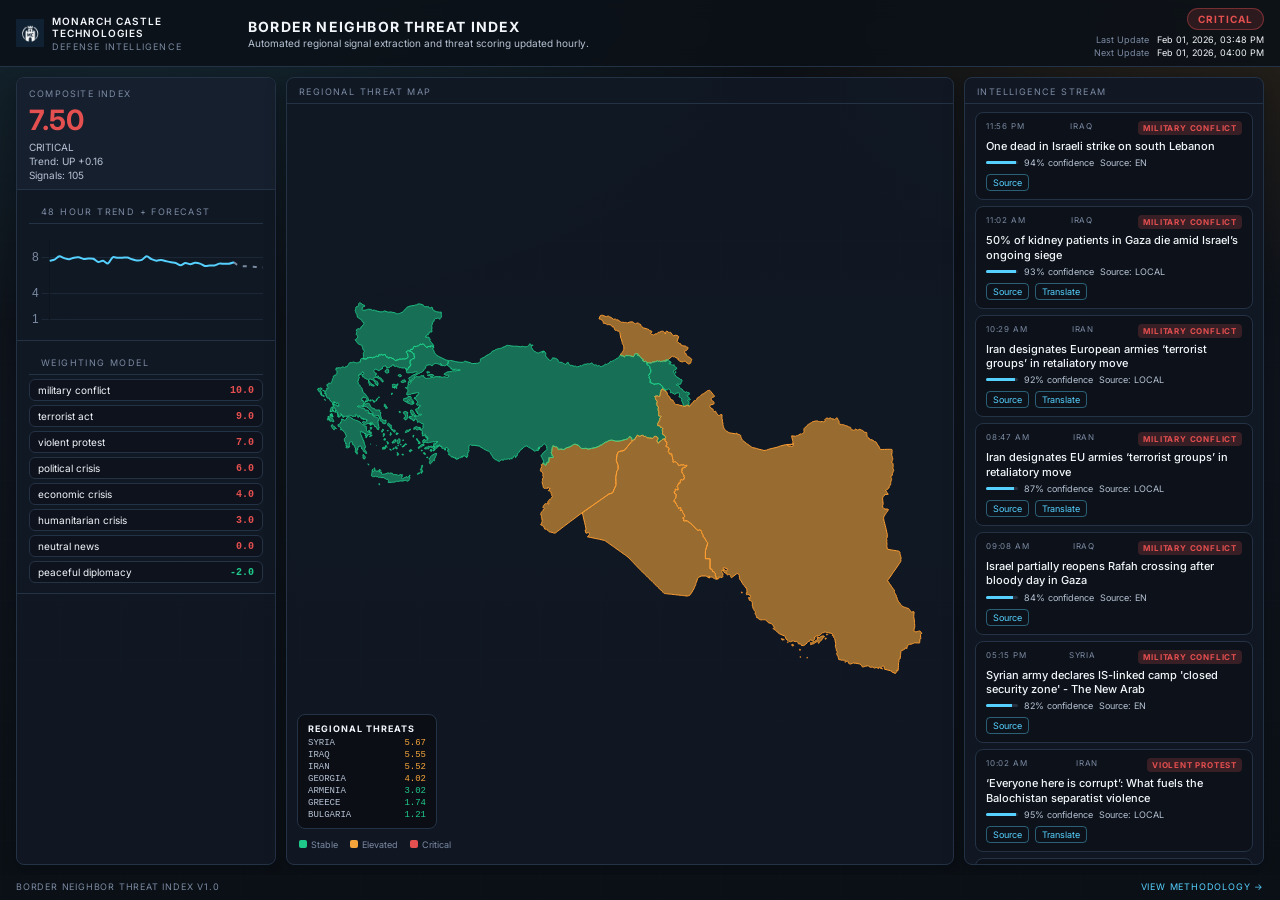
==== index.html @ f61623f3 "Initial Border Neighbor Threat Index deployment" ====
<!DOCTYPE html>
<html lang="en">

<head>
  <meta charset="UTF-8" />
  <meta name="viewport" content="width=device-width, initial-scale=1.0" />
  <title>Border Neighbor Threat Index | Monarch Castle Technologies</title>
  <link href="https://fonts.googleapis.com/css2?family=Inter:wght@400;500;600;700&display=swap" rel="stylesheet" />
  <script src="assets/chart.umd.min.js"></script>
  <style>
    :root {
      --bg: #0b0f14;
      --bg-panel: #111924;
      --bg-panel-soft: #161f2d;
      --border: #243246;
      --border-strong: #2f3f58;
      --text-primary: #f2f6fb;
      --text-secondary: #b6c2d4;
      --text-muted: #7b8aa3;
      --accent: #56d1ff;
      --accent-strong: #2fb6f2;
      --critical: #e44f4f;
      --elevated: #f4a43a;
      --stable: #1fc98a;
      --shadow: 0 8px 20px rgba(6, 10, 16, 0.4);
      --radius: 8px;
      --mono: "JetBrains Mono", ui-monospace, SFMono-Regular, Menlo, Monaco, Consolas, "Liberation Mono", "Courier New", monospace;
    }

    * {
      box-sizing: border-box;
    }

    html,
    body {
      margin: 0;
      padding: 0;
      height: 100vh;
      overflow: hidden;
    }

    body {
      font-family: "Inter", system-ui, -apple-system, Segoe UI, sans-serif;
      color: var(--text-primary);
      background: radial-gradient(1200px 700px at 10% -10%, rgba(86, 209, 255, 0.15), transparent 60%),
        radial-gradient(900px 500px at 100% 0%, rgba(244, 164, 58, 0.12), transparent 60%),
        linear-gradient(180deg, #0b0f14 0%, #0f141c 45%, #0b1016 100%);
    }

    body::before {
      content: "";
      position: fixed;
      inset: 0;
      background-image: linear-gradient(rgba(30, 41, 59, 0.25) 1px, transparent 1px),
        linear-gradient(90deg, rgba(30, 41, 59, 0.25) 1px, transparent 1px);
      background-size: 60px 60px;
      opacity: 0.3;
      pointer-events: none;
      z-index: 0;
    }

    .app-shell {
      position: relative;
      z-index: 1;
      display: flex;
      flex-direction: column;
      height: 100vh;
      overflow: hidden;
    }

    .topbar {
      display: grid;
      grid-template-columns: 220px minmax(0, 1fr) 240px;
      gap: 12px;
      align-items: center;
      padding: 8px 16px;
      border-bottom: 1px solid var(--border);
      background: rgba(12, 17, 24, 0.9);
      backdrop-filter: blur(10px);
      flex-shrink: 0;
    }

    .brand {
      display: flex;
      align-items: center;
      gap: 8px;
    }

    .brand-logo {
      width: 28px;
      height: 28px;
      object-fit: contain;
    }

    .brand-name {
      font-size: 10px;
      letter-spacing: 1px;
      text-transform: uppercase;
      font-weight: 600;
    }

    .brand-tag {
      font-size: 9px;
      letter-spacing: 1.2px;
      text-transform: uppercase;
      color: var(--text-muted);
      margin-top: 2px;
    }

    .title-block {
      display: flex;
      flex-direction: column;
      gap: 2px;
    }

    .title-block .product {
      font-size: 14px;
      font-weight: 700;
      letter-spacing: 1.2px;
      text-transform: uppercase;
    }

    .title-block .subtitle {
      font-size: 10px;
      color: var(--text-secondary);
      max-width: 460px;
    }

    .status-block {
      display: flex;
      flex-direction: column;
      align-items: flex-end;
      gap: 4px;
      text-align: right;
    }

    .status-pill {
      padding: 4px 10px;
      border-radius: 999px;
      font-size: 10px;
      font-weight: 700;
      letter-spacing: 1px;
      text-transform: uppercase;
      background: rgba(31, 201, 138, 0.15);
      color: var(--stable);
      border: 1px solid rgba(31, 201, 138, 0.35);
    }

    .status-pill.critical {
      background: rgba(228, 79, 79, 0.15);
      color: var(--critical);
      border-color: rgba(228, 79, 79, 0.4);
    }

    .status-pill.elevated {
      background: rgba(244, 164, 58, 0.15);
      color: var(--elevated);
      border-color: rgba(244, 164, 58, 0.4);
    }

    .status-meta {
      display: grid;
      grid-template-columns: auto auto;
      gap: 2px 8px;
      font-size: 9px;
      color: var(--text-muted);
    }

    .status-meta span {
      color: var(--text-primary);
    }

    .grid {
      display: grid;
      grid-template-columns: 260px minmax(0, 1fr) 300px;
      gap: 10px;
      padding: 10px 16px;
      flex: 1;
      min-height: 0;
      overflow: hidden;
    }

    .panel {
      background: rgba(17, 25, 36, 0.95);
      border: 1px solid var(--border);
      border-radius: var(--radius);
      box-shadow: var(--shadow);
      display: flex;
      flex-direction: column;
      min-height: 0;
      overflow: hidden;
      animation: rise 0.6s ease both;
    }

    .panel:nth-child(2) {
      animation-delay: 0.08s;
    }

    .panel:nth-child(3) {
      animation-delay: 0.16s;
    }

    @keyframes rise {
      from {
        opacity: 0;
        transform: translateY(12px);
      }

      to {
        opacity: 1;
        transform: translateY(0);
      }
    }

    .panel-title {
      padding: 8px 12px 6px;
      font-size: 9px;
      letter-spacing: 1.4px;
      text-transform: uppercase;
      color: var(--text-muted);
      border-bottom: 1px solid var(--border);
      flex-shrink: 0;
    }

    .metric-card {
      padding: 10px 12px 8px;
      border-bottom: 1px solid var(--border);
      background: var(--bg-panel-soft);
      border-top-left-radius: var(--radius);
      border-top-right-radius: var(--radius);
      flex-shrink: 0;
    }

    .metric-label {
      font-size: 9px;
      text-transform: uppercase;
      letter-spacing: 1.2px;
      color: var(--text-muted);
    }

    .metric-value {
      font-size: 28px;
      font-weight: 700;
      margin-top: 4px;
    }

    .metric-value.critical {
      color: var(--critical);
    }

    .metric-value.elevated {
      color: var(--elevated);
    }

    .metric-value.stable {
      color: var(--stable);
    }

    .metric-meta {
      display: flex;
      flex-direction: column;
      gap: 2px;
      margin-top: 4px;
      font-size: 10px;
      color: var(--text-secondary);
    }

    .panel-block {
      padding: 8px 12px 10px;
      border-bottom: 1px solid var(--border);
      flex-shrink: 0;
    }

    .chart-wrap {
      position: relative;
      height: 100px;
      margin-top: 6px;
    }

    .chart-empty {
      position: absolute;
      inset: 0;
      display: flex;
      align-items: center;
      justify-content: center;
      color: var(--text-muted);
      font-size: 10px;
    }

    .weights-grid {
      display: grid;
      gap: 4px;
      margin-top: 4px;
    }

    .weight-row {
      display: flex;
      justify-content: space-between;
      align-items: center;
      padding: 4px 8px;
      border-radius: 6px;
      background: rgba(12, 16, 24, 0.6);
      border: 1px solid var(--border);
      font-size: 10px;
    }

    .weight-value {
      font-family: var(--mono);
      font-weight: 600;
    }

    .weight-value.positive {
      color: var(--critical);
    }

    .weight-value.negative {
      color: var(--stable);
    }

    .map-panel {
      padding-bottom: 6px;
    }

    .map-wrap {
      position: relative;
      padding: 8px;
      flex: 1;
      min-height: 0;
    }

    #map-svg {
      width: 100%;
      height: 100%;
      min-height: 200px;
    }

    .country-shape {
      fill: rgba(44, 58, 79, 0.6);
      stroke: rgba(130, 150, 180, 0.35);
      stroke-width: 0.6;
      transition: fill 0.3s ease, stroke 0.3s ease;
      cursor: pointer;
    }

    .country-shape:hover {
      filter: brightness(1.15);
      stroke-width: 1.2;
    }

    .country-shape.critical {
      fill: rgba(228, 79, 79, 0.7);
      stroke: #ff4444;
      stroke-width: 1.5;
    }

    .country-shape.elevated {
      fill: rgba(244, 164, 58, 0.6);
      stroke: #ffa033;
      stroke-width: 1.2;
    }

    .country-shape.stable {
      fill: rgba(31, 201, 138, 0.5);
      stroke: #22d990;
      stroke-width: 1;
    }

    .map-overlay {
      position: absolute;
      bottom: 10px;
      left: 10px;
      padding: 8px 10px;
      border-radius: 8px;
      background: rgba(10, 14, 20, 0.9);
      border: 1px solid var(--border);
      font-size: 9px;
      min-width: 140px;
      color: var(--text-secondary);
      pointer-events: none;
    }

    .map-overlay h4 {
      margin: 0 0 4px 0;
      font-size: 9px;
      letter-spacing: 1px;
      text-transform: uppercase;
      color: var(--text-primary);
    }

    .map-row {
      display: flex;
      justify-content: space-between;
      font-family: var(--mono);
      margin-bottom: 2px;
      font-size: 9px;
    }

    .map-row:last-child {
      margin-bottom: 0;
    }

    .map-legend {
      display: flex;
      gap: 12px;
      padding: 0 12px 8px;
      font-size: 9px;
      color: var(--text-muted);
      flex-shrink: 0;
    }

    .legend-swatch {
      width: 8px;
      height: 8px;
      border-radius: 2px;
      display: inline-block;
      margin-right: 4px;
    }

    .legend-swatch.stable {
      background: var(--stable);
    }

    .legend-swatch.elevated {
      background: var(--elevated);
    }

    .legend-swatch.critical {
      background: var(--critical);
    }

    .feed-panel {
      display: flex;
      flex-direction: column;
      min-height: 0;
      overflow: hidden;
    }

    .stream-list {
      overflow-y: auto;
      padding: 8px 10px;
      flex: 1;
      display: flex;
      flex-direction: column;
      gap: 6px;
      min-height: 0;
    }

    .stream-item {
      background: rgba(12, 16, 24, 0.7);
      border: 1px solid var(--border);
      border-radius: 8px;
      padding: 8px 10px;
      flex-shrink: 0;
    }

    .stream-meta {
      display: flex;
      justify-content: space-between;
      font-size: 8px;
      color: var(--text-muted);
      text-transform: uppercase;
      letter-spacing: 0.8px;
    }

    .stream-title {
      margin: 4px 0 4px;
      font-size: 11px;
      line-height: 1.3;
      font-weight: 500;
    }

    .badge {
      padding: 2px 5px;
      border-radius: 4px;
      font-size: 8px;
      font-weight: 700;
      letter-spacing: 0.8px;
    }

    .badge.critical {
      background: rgba(228, 79, 79, 0.2);
      color: var(--critical);
    }

    .badge.elevated {
      background: rgba(244, 164, 58, 0.2);
      color: var(--elevated);
    }

    .badge.stable {
      background: rgba(31, 201, 138, 0.2);
      color: var(--stable);
    }

    .stream-footer {
      display: flex;
      flex-wrap: wrap;
      gap: 6px;
      font-size: 9px;
      color: var(--text-secondary);
      align-items: center;
    }

    .conf-bar {
      width: 32px;
      height: 3px;
      background: rgba(90, 110, 140, 0.35);
      border-radius: 3px;
      overflow: hidden;
    }

    .conf-fill {
      height: 100%;
      background: var(--accent);
    }

    .stream-links {
      margin-top: 6px;
      display: flex;
      gap: 6px;
      flex-wrap: wrap;
    }

    .stream-links a {
      font-size: 9px;
      text-decoration: none;
      color: var(--accent);
      border: 1px solid rgba(86, 209, 255, 0.4);
      padding: 2px 6px;
      border-radius: 4px;
      transition: all 0.2s ease;
    }

    .stream-links a:hover {
      background: var(--accent);
      color: #0b0f14;
    }

    .footer {
      padding: 6px 16px 8px;
      display: flex;
      justify-content: space-between;
      font-size: 9px;
      letter-spacing: 0.8px;
      text-transform: uppercase;
      color: var(--text-muted);
      flex-shrink: 0;
    }

    @media (max-width: 1200px) {
      .topbar {
        grid-template-columns: 1fr;
        text-align: left;
      }

      .status-block {
        align-items: flex-start;
      }

      .grid {
        grid-template-columns: 1fr;
      }

      html,
      body,
      .app-shell {
        height: auto;
        overflow: auto;
      }
    }

    @media (min-width: 1201px) {
      .app-shell {
        height: 100vh;
        overflow: hidden;
      }
    }

    @media (max-width: 720px) {
      .topbar {
        padding: 10px;
      }

      .grid {
        padding: 10px;
      }

      .footer {
        padding: 8px 10px;
        flex-direction: column;
        gap: 4px;
      }
    }
  </style>
</head>

<body>
  <div class="app-shell">
    <header class="topbar">
      <div class="brand">
        <img src="logo.png" alt="Monarch Castle Technologies" class="brand-logo" />
        <div>
          <div class="brand-name">Monarch Castle Technologies</div>
          <div class="brand-tag">Defense Intelligence</div>
        </div>
      </div>
      <div class="title-block">
        <div class="product">Border Neighbor Threat Index</div>
        <div class="subtitle">Automated regional signal extraction and threat scoring updated hourly.</div>
      </div>
      <div class="status-block">
        <div id="status-pill" class="status-pill">STABLE</div>
        <div class="status-meta">
          <div>Last Update</div>
          <span id="last-update">--</span>
          <div>Next Update</div>
          <span id="next-update">--</span>
        </div>
      </div>
    </header>

    <main class="grid">
      <section class="panel metric-panel">
        <div class="metric-card">
          <div class="metric-label">Composite Index</div>
          <div class="metric-value" id="main-index">--</div>
          <div class="metric-meta">
            <div id="status-text">--</div>
            <div id="trend-text">--</div>
            <div id="signal-text">Signals: --</div>
          </div>
        </div>
        <div class="panel-block">
          <div class="panel-title">48 Hour Trend + Forecast</div>
          <div class="chart-wrap">
            <canvas id="trendChart"></canvas>
            <div id="chart-empty" class="chart-empty" style="display: none;">No historical data yet.</div>
          </div>
        </div>
        <div class="panel-block">
          <div class="panel-title">Weighting Model</div>
          <div id="weights-table" class="weights-grid"></div>
        </div>
      </section>

      <section class="panel map-panel">
        <div class="panel-title">Regional Threat Map</div>
        <div class="map-wrap">
          <svg id="map-svg" viewBox="0 0 800 500" role="img" aria-label="Regional threat map">
            <polygon class="country-shape" data-country="Syria"
              points="302.3,315.6 302.7,314.8 303.6,313.6 303.7,313.0 303.6,312.7 303.8,312.0 304.1,311.4 304.2,311.4 304.5,310.8 304.1,310.1 304.0,309.8 303.8,307.5 303.8,307.2 303.2,306.9 303.2,306.5 303.4,306.2 303.5,305.7 303.5,305.0 303.1,304.7 303.0,303.6 302.6,303.2 302.4,303.0 303.0,302.1 302.4,301.6 302.7,301.4 302.9,301.2 303.1,301.0 303.2,300.6 303.2,300.5 303.3,300.1 303.4,300.0 303.3,299.8 303.7,299.6 304.2,299.3 304.5,299.0 305.0,298.5 305.3,297.8 305.1,297.3 305.2,297.0 305.6,296.8 306.0,296.8 306.4,296.6 306.7,296.4 307.0,296.0 307.0,295.6 306.9,295.3 306.6,295.0 306.3,294.9 306.0,294.8 305.6,294.5 305.3,294.4 305.0,294.3 305.1,293.8 305.2,293.7 305.4,293.6 305.5,293.5 305.5,293.3 305.5,292.8 305.5,292.6 305.6,292.4 305.9,292.1 306.0,291.8 306.3,291.4 306.8,290.9 307.1,290.3 307.2,290.1 307.5,290.0 307.8,289.9 308.1,289.7 308.7,289.3 308.8,289.3 309.1,289.7 309.2,289.8 309.6,289.8 309.8,289.6 310.1,289.3 310.3,289.2 310.6,289.3 311.5,289.8 312.1,290.0 312.5,289.9 312.7,289.6 312.6,289.1 312.3,288.9 311.7,288.8 311.2,288.3 311.1,288.2 311.0,287.9 310.9,287.8 311.3,287.0 311.5,286.6 311.8,286.2 312.5,285.5 313.0,284.6 313.4,284.4 313.6,284.5 314.0,284.6 314.2,284.6 314.5,284.4 314.6,284.2 314.6,283.9 314.7,283.6 315.0,283.1 315.8,282.4 316.2,281.6 316.7,281.0 316.7,280.9 316.6,280.7 316.2,280.2 316.0,279.9 316.0,279.5 316.1,279.1 316.3,278.9 316.3,278.6 316.2,278.4 316.1,278.4 316.0,278.4 315.8,278.3 315.7,278.1 315.3,277.5 315.2,277.3 315.2,277.1 315.2,276.9 315.2,276.8 315.3,276.7 315.3,276.5 315.4,276.1 315.4,275.9 315.3,275.6 315.1,275.4 314.9,275.5 314.8,275.4 314.6,275.0 314.3,274.9 314.0,274.7 313.9,274.3 313.8,273.9 313.8,273.9 313.5,273.8 313.1,273.8 312.6,273.8 312.2,273.9 312.2,274.0 312.1,274.0 312.1,274.0 312.0,273.9 312.0,273.8 311.8,273.5 312.1,273.1 312.6,272.8 312.9,272.5 313.0,272.2 313.0,271.8 313.0,271.5 313.3,271.3 313.5,271.4 313.7,271.6 313.8,271.5 313.9,270.7 313.5,270.9 313.0,270.9 312.6,270.7 312.3,270.4 311.9,269.5 311.6,269.3 311.3,269.6 311.2,269.8 311.2,270.3 311.2,270.5 311.0,270.7 310.8,270.8 309.8,270.8 309.7,270.8 309.5,270.6 309.4,270.6 309.3,270.6 309.1,270.8 309.0,270.8 308.3,270.7 307.9,270.7 307.4,270.8 307.0,270.8 306.7,270.6 306.4,270.3 306.2,270.3 306.1,270.2 305.9,270.2 305.8,269.8 305.5,269.1 305.4,268.4 305.2,268.1 305.2,267.9 305.2,266.9 305.1,266.7 304.8,266.1 304.8,265.9 304.7,265.4 304.1,263.7 304.2,263.6 304.2,263.5 304.3,263.4 304.4,263.2 304.3,263.1 304.2,262.9 304.2,262.7 304.3,262.6 304.3,262.6 304.3,262.6 304.2,262.4 304.4,262.1 304.5,261.9 304.6,261.7 304.7,261.4 304.6,261.0 304.5,260.7 304.5,260.4 304.5,259.3 304.6,259.0 305.4,257.6 305.7,257.2 305.6,256.6 304.9,255.0 305.2,254.3 305.1,253.8 305.0,252.3 305.0,252.0 304.8,251.8 304.0,250.5 303.7,250.3 303.5,250.2 303.4,249.9 303.3,249.8 303.0,249.8 302.8,249.9 302.7,250.0 302.5,249.9 302.5,249.6 302.6,249.3 302.6,249.0 302.5,248.9 301.9,248.5 301.9,248.4 302.0,248.2 302.0,248.0 301.9,248.0 301.7,248.2 301.7,248.0 302.0,247.9 302.4,247.7 302.6,247.3 302.7,246.9 302.7,246.6 302.5,246.3 302.5,246.0 302.6,245.8 303.0,245.7 303.6,244.2 303.7,244.1 303.7,243.6 303.6,243.1 303.4,242.5 303.2,242.0 303.0,241.7 303.8,241.7 304.2,241.6 304.4,241.3 304.4,240.8 304.9,240.1 305.0,240.1 305.4,240.0 305.7,239.9 306.0,239.8 306.3,240.1 306.3,240.4 306.2,240.7 306.3,241.0 306.4,241.2 306.7,241.3 307.2,241.3 307.7,241.6 308.7,242.4 309.0,242.3 309.1,242.3 309.3,241.6 309.4,239.9 309.7,239.2 310.3,239.0 310.7,239.2 311.0,239.1 311.1,238.2 311.1,238.2 311.4,238.1 312.1,238.4 312.5,238.2 312.4,237.6 312.5,234.1 312.5,233.8 312.6,233.6 312.8,233.4 312.8,233.2 312.5,232.9 312.7,232.7 312.9,233.0 313.2,233.1 313.4,233.2 313.9,233.3 314.0,233.3 314.1,233.3 314.2,233.3 314.3,233.1 314.3,233.0 314.4,232.8 314.6,232.7 314.9,232.7 316.2,232.9 316.5,232.9 317.7,232.6 317.8,232.4 317.8,231.9 317.7,231.6 317.6,231.2 317.4,230.8 317.4,230.8 317.2,230.6 316.9,230.4 316.4,230.4 316.2,230.2 316.3,230.2 316.4,229.9 316.5,229.6 316.5,229.4 316.5,229.2 316.4,229.0 316.4,228.9 316.3,228.8 316.0,228.7 315.9,228.6 315.8,228.4 315.5,227.1 315.4,226.7 315.5,226.3 316.0,225.4 316.1,224.4 316.1,223.3 316.3,222.3 316.5,221.8 316.6,221.3 316.6,220.8 316.7,220.3 316.9,219.8 317.1,219.4 317.3,219.0 317.3,218.4 317.4,218.4 317.6,218.4 317.6,218.4 320.7,219.6 321.8,219.7 322.1,219.8 322.5,219.9 322.8,220.1 323.1,220.4 323.6,221.0 323.7,221.3 323.7,221.8 323.6,222.5 323.7,222.8 324.0,223.1 324.3,223.3 324.5,223.3 324.6,223.1 324.9,222.8 325.2,222.6 325.5,222.6 325.7,222.7 326.1,222.8 327.1,222.4 327.5,222.4 330.3,223.0 331.0,223.0 333.5,221.2 334.5,220.7 337.4,220.0 340.1,218.6 340.6,218.4 340.9,218.2 342.5,217.0 343.7,216.5 344.2,216.5 345.4,216.6 348.6,217.7 349.4,218.2 351.2,220.4 351.7,221.0 352.8,221.6 354.0,221.7 356.7,221.6 357.1,221.5 358.0,221.4 360.6,222.4 361.5,222.4 365.0,221.6 370.5,220.4 374.1,218.9 375.8,217.7 376.4,217.5 377.1,217.4 377.7,217.0 378.9,216.1 381.2,214.4 381.5,214.2 381.9,214.0 382.2,213.9 382.6,213.9 383.4,213.7 385.7,212.3 386.5,211.9 389.7,211.4 393.8,212.3 394.5,212.6 394.9,212.7 399.7,212.5 406.7,210.6 408.7,210.1 409.4,209.6 410.7,208.3 411.5,207.0 411.8,206.8 412.1,206.5 412.3,206.8 412.3,207.1 412.3,207.3 412.3,207.4 412.5,207.5 413.1,207.7 413.2,207.7 413.3,207.6 413.4,207.5 413.5,207.5 413.6,207.6 413.6,207.9 413.7,208.0 414.3,208.5 414.4,208.6 414.5,208.9 414.2,210.2 414.4,210.5 414.5,210.7 414.6,211.0 414.6,211.7 414.7,211.9 414.8,212.2 414.9,212.5 414.9,212.8 414.9,212.8 414.4,213.3 413.3,214.4 413.3,214.4 413.3,214.4 411.5,216.5 408.1,220.6 405.9,223.4 405.4,223.8 404.9,224.1 399.7,225.3 398.6,225.5 398.0,225.8 397.7,226.3 397.7,226.3 397.7,226.3 397.7,226.3 396.2,229.6 396.1,230.3 395.5,236.3 395.5,236.7 395.6,237.1 396.0,238.2 396.0,238.2 396.0,238.2 397.3,241.5 397.5,242.2 397.6,243.0 397.7,246.3 397.6,247.0 397.3,247.8 396.7,248.8 395.9,250.1 395.9,250.1 395.9,250.1 395.9,250.1 395.8,250.9 395.6,253.2 394.9,256.1 394.7,257.6 394.8,258.1 394.9,262.0 395.0,266.2 395.0,266.8 394.8,267.4 391.9,273.9 391.9,273.9 391.3,275.5 390.9,276.1 390.4,276.5 386.2,277.8 383.7,279.6 381.8,280.9 380.0,282.2 378.1,283.5 377.4,284.0 376.2,284.8 374.3,286.2 372.4,287.5 370.5,288.8 368.7,290.1 366.8,291.4 364.9,292.8 363.0,294.1 361.1,295.4 359.3,296.7 357.4,298.0 355.5,299.4 353.6,300.7 349.4,303.7 345.8,306.4 344.4,307.5 341.4,309.7 339.2,311.3 336.3,313.5 333.4,315.7 331.8,316.9 330.5,317.9 327.6,320.1 325.7,321.6 325.7,321.6 323.1,323.6 320.3,325.8 320.1,325.9 319.9,325.9 318.8,325.5 318.4,325.5 318.1,325.7 317.5,325.2 315.2,324.8 314.6,324.7 314.3,324.5 313.3,324.4 313.0,324.3 312.7,324.1 311.2,322.5 310.1,321.6 309.6,320.9 309.4,320.8 309.3,320.8 309.1,321.0 309.0,321.1 308.9,321.0 308.8,321.0 308.7,320.9 308.0,321.1 307.8,321.0 307.6,321.0 307.5,321.0 307.5,320.9 307.4,320.6 306.6,319.3 306.5,318.9 306.5,318.4 306.5,318.0 306.4,317.7 306.0,317.7 305.8,317.8 305.6,317.7 305.5,317.5 305.3,317.3 305.4,317.3 305.4,317.2 305.5,317.0 305.4,316.9 305.4,316.8 305.1,316.8 305.1,316.8 304.8,316.5 304.6,316.4 302.8,315.8 302.6,315.6 302.6,315.6 302.6,315.5 302.5,315.5 302.4,315.5 302.3,315.6" />
            <polygon class="country-shape" data-country="Georgia"
              points="400.9,85.6 400.0,80.0 399.7,79.0 399.3,78.2 398.7,77.6 398.0,77.2 396.7,77.0 396.4,76.8 396.2,76.5 395.8,76.3 395.3,76.1 395.0,76.1 394.8,76.1 394.4,76.4 394.2,76.4 394.0,76.3 393.3,75.1 392.9,73.6 392.2,72.3 391.9,71.7 391.5,71.7 390.8,72.0 390.4,71.8 389.9,71.0 389.6,70.9 389.6,70.7 389.2,70.0 389.0,69.9 387.8,69.4 386.1,69.2 385.3,69.2 384.7,69.4 384.5,69.4 384.3,69.3 384.0,69.0 383.8,68.9 383.8,68.8 383.5,68.5 383.3,68.4 383.2,68.3 382.6,68.2 381.2,67.6 380.6,67.5 380.2,68.1 380.0,67.9 379.8,67.2 379.6,66.9 379.2,66.5 379.0,66.3 379.1,65.5 378.8,64.8 378.5,64.2 378.2,63.8 377.7,63.6 376.7,63.3 376.2,62.7 375.9,62.6 375.2,62.5 374.6,62.3 374.2,62.2 374.3,61.8 375.5,58.7 375.7,58.3 376.1,58.0 377.3,57.7 378.4,57.7 382.6,59.3 383.3,59.4 383.8,59.3 384.9,58.7 385.6,58.6 386.1,58.9 386.2,59.0 387.1,59.6 388.8,60.3 389.4,60.6 391.7,62.5 392.2,62.6 394.0,62.4 394.6,62.5 395.1,62.8 395.6,63.2 396.2,63.5 397.5,63.3 398.0,63.5 398.1,63.7 398.4,64.2 398.5,64.5 398.8,64.7 399.7,65.0 400.1,65.2 400.9,66.0 401.3,66.3 401.9,66.4 403.2,66.2 403.8,66.3 404.9,66.6 405.5,66.6 406.6,66.5 407.1,66.5 407.6,66.7 408.2,66.9 408.7,67.1 409.2,67.1 409.8,67.0 411.1,66.3 411.2,66.2 411.7,66.1 414.5,65.8 414.7,65.8 415.7,66.0 416.7,66.6 417.1,67.1 417.6,67.5 418.7,68.1 419.0,68.2 419.2,68.1 419.7,67.6 420.0,67.5 420.5,67.5 421.3,67.2 422.0,67.2 422.6,67.4 423.1,67.7 423.6,68.2 424.1,68.5 425.5,69.1 425.5,69.4 425.4,69.8 425.4,70.2 425.5,70.4 426.4,71.0 428.2,72.8 428.5,73.0 428.8,73.2 432.1,74.1 433.7,74.6 434.3,74.8 435.5,75.3 435.8,75.6 436.5,76.5 436.8,76.7 438.4,77.1 438.9,77.3 439.2,77.5 439.3,78.2 439.0,78.7 438.4,79.2 437.9,79.7 437.8,80.4 438.3,81.0 439.1,81.2 439.9,81.3 440.6,81.4 441.0,81.8 441.2,81.9 441.5,82.1 441.8,82.0 442.1,81.8 442.5,81.2 442.7,80.9 443.5,80.6 445.1,80.5 445.7,80.3 445.9,80.3 446.2,80.0 446.5,79.7 446.8,79.0 447.2,78.5 448.7,78.5 449.4,78.2 450.7,77.5 451.2,77.4 452.1,77.3 452.8,77.4 453.4,77.6 453.5,77.6 454.1,78.0 454.4,78.2 454.9,78.8 455.1,79.1 455.5,80.5 455.7,80.7 455.9,80.6 456.1,79.2 456.6,78.1 456.7,77.8 457.2,77.2 457.9,77.3 459.8,78.7 460.1,78.8 460.4,78.9 460.7,78.8 460.9,78.8 461.3,78.6 461.7,78.5 462.2,78.7 462.7,79.2 464.4,81.3 464.6,81.6 464.7,81.9 464.9,82.3 465.1,82.6 465.6,82.9 466.4,82.8 467.7,82.3 468.7,82.3 470.1,82.6 471.5,83.2 472.2,84.0 472.2,84.0 472.1,84.6 470.2,89.9 470.3,90.4 470.8,90.8 471.5,91.1 473.4,92.5 474.6,92.8 474.8,93.1 475.3,94.3 475.5,94.6 475.7,94.7 476.0,94.7 476.1,94.7 476.4,94.5 476.5,94.4 476.6,94.5 476.9,94.8 477.1,94.8 477.4,94.8 477.6,94.8 477.8,94.9 477.9,95.4 478.3,95.6 478.8,95.6 479.8,95.4 479.8,95.4 479.8,95.4 480.0,95.3 480.1,95.3 480.2,95.3 480.4,95.4 480.9,95.8 481.6,96.7 482.1,96.9 483.1,97.0 483.5,97.3 483.9,97.8 483.3,99.2 482.9,99.9 482.2,100.8 481.9,101.0 481.7,101.2 481.3,101.2 480.5,101.0 480.1,101.1 479.8,101.4 479.7,102.2 479.7,103.4 479.9,104.5 480.3,104.9 480.5,104.8 480.6,104.6 480.7,104.4 480.9,104.4 481.0,104.5 481.3,105.3 481.4,105.4 481.5,106.4 481.6,106.9 481.9,107.3 482.8,107.9 483.0,108.0 483.4,108.1 484.2,108.9 485.8,109.6 486.7,110.2 486.9,110.8 487.2,110.7 487.3,110.8 487.3,110.8 487.5,111.0 487.8,111.4 488.3,112.3 488.4,112.6 488.4,112.7 488.2,112.6 488.1,112.8 488.0,113.0 488.0,113.4 488.0,113.6 487.9,113.7 487.7,113.9 487.6,114.1 487.4,114.7 487.3,115.6 487.2,116.3 487.1,116.5 486.8,116.8 486.5,116.9 486.2,116.8 485.8,116.7 485.5,117.0 485.3,117.4 485.2,117.7 485.1,118.0 484.7,118.0 484.4,117.8 483.9,117.1 483.6,116.9 482.6,116.5 482.3,116.3 481.2,115.3 480.8,114.7 480.5,114.4 480.2,114.3 478.9,114.3 478.5,114.4 478.1,114.7 477.6,115.0 477.3,115.1 476.9,115.1 476.1,115.0 473.5,114.1 472.7,113.5 472.4,113.3 471.7,112.7 471.2,112.0 471.6,111.5 472.0,111.4 472.3,111.2 472.2,111.1 471.8,110.9 470.7,110.7 468.3,109.7 467.7,109.1 467.5,108.8 467.2,108.8 466.7,108.9 466.3,109.0 466.1,108.9 465.2,108.5 464.9,108.3 464.4,108.3 463.8,108.5 461.2,110.7 459.6,112.1 459.4,112.3 459.0,112.6 458.8,112.8 458.2,112.8 456.5,112.5 456.2,112.9 456.3,113.2 457.0,113.6 457.1,113.7 457.2,113.8 457.0,114.1 456.5,114.1 454.0,114.1 453.3,113.8 453.0,113.7 452.6,113.9 452.4,114.2 452.2,114.6 451.9,114.8 451.6,114.7 451.5,114.5 451.4,114.3 451.3,114.1 451.2,114.1 451.1,114.2 450.7,114.6 450.3,114.8 449.9,114.7 449.5,114.6 448.6,114.0 448.4,114.0 448.2,114.0 448.1,114.2 448.0,114.3 447.8,114.4 447.4,114.5 447.1,114.4 446.3,113.8 445.8,113.6 445.6,113.6 445.4,113.7 445.4,113.9 445.4,114.1 445.3,114.3 445.0,114.6 444.7,114.8 444.3,114.9 443.6,114.7 443.3,114.7 442.6,115.0 442.2,115.1 442.2,115.1 441.8,115.2 440.2,115.3 439.5,115.6 438.7,116.3 438.4,116.5 438.0,116.5 435.2,116.1 434.5,116.1 433.5,116.5 433.4,116.6 433.2,116.6 433.0,116.5 433.2,115.9 433.0,115.3 432.5,114.9 432.1,114.6 431.5,114.4 431.0,114.5 429.5,114.9 429.2,114.7 428.8,113.7 428.5,113.3 428.1,113.2 427.8,113.3 427.3,113.1 428.2,112.6 428.5,112.4 428.7,112.1 428.7,111.9 428.2,111.9 427.6,111.6 426.8,110.8 425.6,109.9 425.3,109.7 424.8,108.6 424.7,108.5 424.5,108.4 424.4,108.3 424.4,108.2 424.3,108.1 423.8,107.9 423.6,107.9 423.5,107.6 423.4,107.3 423.3,107.1 423.1,107.3 422.6,107.8 422.3,107.7 422.0,107.3 421.6,107.0 421.7,106.8 422.0,106.5 422.2,106.3 422.2,106.1 422.3,105.9 422.3,105.6 422.5,105.4 422.1,105.3 419.8,105.0 418.9,105.1 418.6,105.2 418.5,105.3 418.5,105.3 418.1,105.5 418.0,105.9 417.8,106.9 417.6,107.3 417.3,107.7 416.7,108.5 416.4,108.8 416.2,108.8 416.0,108.8 413.0,107.6 412.1,107.6 411.7,107.6 411.4,107.3 411.2,107.1 410.9,107.1 410.4,107.3 410.2,107.2 409.9,107.1 409.7,107.2 409.4,107.3 408.8,107.5 407.6,107.0 406.9,107.3 406.7,107.5 406.2,108.3 405.5,108.9 405.3,109.0 405.1,108.9 404.4,108.2 404.2,108.2 403.7,108.1 403.5,108.0 403.4,107.9 403.5,107.7 403.5,107.5 403.4,107.4 403.3,107.4 402.9,107.6 402.4,107.6 402.2,107.6 400.4,106.8 401.5,104.7 402.0,104.0 403.0,103.3 403.3,102.6 404.1,101.2 404.1,100.9 404.1,100.7 404.2,100.5 404.3,100.3 404.5,99.9 404.6,99.7 404.7,99.5 404.7,97.6 404.7,97.5 404.5,96.0 404.4,95.4 404.4,95.1 403.7,93.8 403.1,92.9 403.0,92.7 402.8,92.5 402.7,92.1 402.7,91.3 402.5,90.2 401.6,86.9 401.6,86.8 401.5,86.6 401.0,86.1 400.9,86.0 400.9,85.6" />
            <polygon class="country-shape" data-country="Turkey"
              points="433.0,116.5 433.0,117.1 433.1,117.8 433.4,118.5 433.7,118.8 434.4,118.9 435.2,119.3 435.8,119.9 436.4,120.6 436.6,121.1 436.6,121.6 436.7,122.0 436.8,122.6 436.9,123.0 437.6,124.2 437.8,124.7 437.9,125.1 437.9,126.7 437.9,126.9 437.5,127.6 437.4,127.7 437.6,128.3 436.8,129.2 436.6,129.7 436.6,130.3 436.5,130.2 436.5,130.1 436.4,130.1 436.3,130.1 436.3,130.2 436.4,130.2 436.4,130.4 436.0,130.5 435.6,130.7 435.1,131.5 435.1,131.8 435.5,132.2 436.2,132.9 436.2,133.0 436.2,133.1 435.9,134.0 435.8,134.2 435.6,134.6 435.8,135.0 436.3,135.5 437.0,136.5 437.3,137.1 437.3,137.2 437.0,137.4 437.2,137.9 437.7,138.6 437.8,138.8 437.6,139.1 436.9,139.3 436.6,139.5 436.9,140.2 437.6,140.7 439.2,141.2 441.1,142.3 443.1,142.7 443.4,142.6 444.0,142.1 444.3,142.0 444.5,142.0 444.7,142.3 444.9,142.3 445.0,142.3 445.4,142.2 445.9,142.1 446.9,141.8 447.5,141.8 448.1,142.0 449.0,142.6 450.5,143.5 451.4,144.4 451.9,145.0 452.1,145.3 452.1,145.7 452.2,145.9 452.4,146.0 452.6,146.2 452.7,146.5 452.7,146.7 452.7,146.9 453.0,146.7 453.6,147.5 453.9,147.7 454.0,147.7 454.2,147.7 454.2,147.7 454.3,147.8 454.4,148.0 455.5,149.4 455.7,149.9 455.9,150.2 456.1,151.1 456.3,151.4 454.9,150.3 454.6,150.0 453.6,149.5 453.3,149.2 452.9,148.5 452.6,148.3 452.2,148.4 450.4,150.0 450.3,150.3 450.4,151.1 450.4,151.4 450.3,151.5 450.2,151.8 449.7,153.0 449.6,153.3 449.6,153.7 449.6,154.0 449.7,154.3 449.6,154.6 449.5,154.9 449.5,154.9 449.4,155.4 449.5,155.9 449.4,156.3 449.2,156.8 448.8,157.1 447.9,157.5 447.6,157.6 447.1,157.6 446.0,156.9 445.6,156.9 444.6,157.1 444.2,157.2 443.9,157.1 443.6,157.1 443.3,157.2 443.0,157.5 442.8,157.8 442.9,158.0 443.4,158.6 443.4,158.6 443.4,158.9 443.5,159.4 443.7,159.8 443.7,160.0 443.7,160.2 443.7,160.4 443.8,160.6 444.0,161.1 444.0,161.3 443.9,161.7 443.9,161.9 444.3,162.3 445.1,162.7 445.7,163.2 445.9,163.8 445.5,164.5 445.4,164.9 445.6,165.8 445.4,166.1 445.2,166.4 444.9,166.8 444.9,166.8 445.0,167.0 445.1,167.1 445.1,167.5 445.2,167.7 445.4,167.8 445.5,168.0 445.5,168.2 445.5,168.4 445.6,168.6 445.7,168.7 445.8,169.3 446.1,169.6 446.3,169.9 447.2,170.4 447.3,171.1 446.9,172.8 446.8,173.3 446.8,173.6 446.9,173.9 447.0,174.3 446.9,174.5 446.8,174.6 446.7,174.8 446.9,174.9 447.2,175.0 447.4,175.1 447.5,175.3 447.6,175.7 447.6,176.2 447.5,177.1 447.7,178.3 447.7,178.7 447.4,179.7 447.4,180.0 447.5,180.6 447.5,180.8 447.4,181.2 447.5,181.4 447.6,181.5 447.9,181.6 448.7,181.8 449.3,181.4 449.5,181.4 449.8,181.5 450.0,181.7 450.2,182.0 450.4,182.4 450.4,182.8 450.0,183.4 449.4,183.9 448.9,184.5 449.0,185.7 448.9,186.1 448.8,186.6 448.7,187.0 448.6,187.1 448.3,187.3 448.1,187.4 448.1,187.6 448.2,188.1 448.1,188.2 447.8,188.4 447.6,188.6 447.4,188.9 447.3,189.4 447.1,189.8 446.7,190.3 446.6,190.6 446.6,190.6 446.4,190.9 446.3,191.2 446.3,191.5 446.4,191.9 446.4,192.2 446.2,192.4 446.1,192.7 446.0,192.7 446.0,192.9 446.3,193.4 446.9,193.6 448.0,193.4 448.2,193.5 448.8,193.8 449.0,193.9 449.1,194.2 449.1,194.4 449.2,194.7 449.4,195.0 449.6,195.1 449.7,195.0 449.8,195.0 449.9,195.1 449.9,195.2 449.9,195.6 449.9,195.7 450.0,196.0 450.2,196.0 450.5,195.9 450.7,195.8 451.2,195.7 451.6,196.0 452.1,196.4 452.7,197.2 452.7,197.5 452.6,197.8 452.0,198.3 451.8,198.5 451.8,199.2 452.1,199.7 452.5,200.0 452.6,200.4 452.4,200.9 452.3,201.4 452.3,202.0 452.3,202.5 452.3,202.5 452.4,202.9 452.2,203.6 452.3,204.0 452.5,204.2 453.2,204.2 453.4,204.5 453.7,205.1 453.8,205.3 454.4,205.2 454.6,205.5 454.7,205.8 454.8,206.1 455.8,206.8 456.2,207.3 456.1,208.1 455.9,208.4 455.7,208.5 455.5,208.7 455.4,209.2 455.4,209.6 455.6,210.0 455.7,210.4 455.6,210.9 455.4,210.5 455.0,210.3 453.3,210.0 452.9,210.0 452.4,210.3 451.7,210.9 451.1,211.5 450.7,212.1 450.3,212.5 449.8,212.7 448.4,213.3 448.3,213.5 448.2,213.9 447.9,214.4 447.9,214.4 447.9,214.4 447.9,214.4 447.8,214.8 447.6,215.0 447.4,215.0 446.7,214.8 446.5,214.7 446.4,214.4 445.7,212.7 445.6,212.2 445.6,211.7 445.8,211.2 446.1,210.8 446.3,210.7 446.5,210.6 446.6,210.5 446.8,210.2 446.8,210.0 446.8,209.7 446.7,209.2 446.6,208.6 446.4,208.2 446.1,207.9 445.7,207.6 444.1,206.9 443.7,206.8 443.2,206.7 442.4,206.8 441.8,207.4 441.3,208.3 440.7,208.9 439.8,209.1 439.5,209.5 439.3,209.5 439.2,209.4 438.8,209.0 438.6,208.9 438.2,208.8 437.8,208.7 436.1,208.9 435.6,208.8 435.2,208.6 434.9,208.4 434.8,208.3 434.5,208.2 434.3,208.3 433.9,208.5 433.7,208.5 433.4,208.4 432.6,207.6 431.9,207.2 431.7,207.0 431.3,206.7 431.0,206.6 430.7,206.7 430.6,206.7 430.4,206.9 430.3,207.0 430.1,206.9 430.0,206.9 427.8,205.5 427.5,205.4 427.0,205.5 426.3,205.7 425.6,206.0 425.2,206.4 424.5,206.7 423.8,206.5 422.4,206.0 422.2,205.9 422.1,205.5 422.0,205.4 421.8,205.3 421.6,205.4 420.8,205.7 420.7,205.8 420.6,206.0 420.6,206.2 420.5,206.4 420.5,206.5 418.3,210.0 418.1,210.7 418.1,210.8 417.8,210.9 416.3,211.2 415.4,211.6 414.6,211.7 414.6,211.0 414.5,210.7 414.4,210.5 414.2,210.2 414.5,208.9 414.4,208.6 414.3,208.5 413.7,208.0 413.6,207.9 413.6,207.6 413.5,207.5 413.4,207.5 413.3,207.6 413.2,207.7 413.1,207.7 412.5,207.5 412.3,207.4 412.3,207.3 412.3,207.1 412.3,206.8 412.1,206.5 411.8,206.8 411.5,207.0 410.7,208.3 409.4,209.6 408.7,210.1 406.7,210.6 399.7,212.5 394.9,212.7 394.5,212.6 393.8,212.3 389.7,211.4 386.5,211.9 385.7,212.3 383.4,213.7 382.6,213.9 382.2,213.9 381.9,214.0 381.5,214.2 381.2,214.4 378.9,216.1 377.7,217.0 377.1,217.4 376.4,217.5 375.8,217.7 374.1,218.9 370.5,220.4 365.0,221.6 361.5,222.4 360.6,222.4 358.0,221.4 357.1,221.5 356.7,221.6 354.0,221.7 352.8,221.6 351.7,221.0 351.2,220.4 349.4,218.2 348.6,217.7 345.4,216.6 344.2,216.5 343.7,216.5 342.5,217.0 340.9,218.2 340.6,218.4 340.1,218.6 337.4,220.0 334.5,220.7 333.5,221.2 331.0,223.0 330.3,223.0 327.5,222.4 327.1,222.4 326.1,222.8 325.7,222.7 325.5,222.6 325.2,222.6 324.9,222.8 324.6,223.1 324.5,223.3 324.3,223.3 324.0,223.1 323.7,222.8 323.6,222.5 323.7,221.8 323.7,221.3 323.6,221.0 323.1,220.4 322.8,220.1 322.5,219.9 322.1,219.8 321.8,219.7 320.7,219.6 317.6,218.4 317.6,218.4 317.4,218.4 317.3,218.4 317.3,219.0 317.1,219.4 316.9,219.8 316.7,220.3 316.6,220.8 316.6,221.3 316.5,221.8 316.3,222.3 316.1,223.3 316.1,224.4 316.0,225.4 315.5,226.3 315.4,226.7 315.5,227.1 315.8,228.4 315.9,228.6 316.0,228.7 316.3,228.8 316.4,228.9 316.4,229.0 316.5,229.2 316.5,229.4 316.5,229.6 316.4,229.9 316.3,230.2 316.2,230.2 316.4,230.4 316.9,230.4 317.2,230.6 317.4,230.8 317.4,230.8 317.6,231.2 317.7,231.6 317.8,231.9 317.8,232.4 317.7,232.6 316.5,232.9 316.2,232.9 314.9,232.7 314.6,232.7 314.4,232.8 314.3,233.0 314.3,233.1 314.2,233.3 314.1,233.3 314.0,233.3 313.9,233.3 313.4,233.2 313.2,233.1 312.9,233.0 312.7,232.7 312.5,232.9 312.8,233.2 312.8,233.4 312.6,233.6 312.5,233.8 312.5,234.1 312.4,237.6 312.5,238.2 312.1,238.4 311.4,238.1 311.1,238.2 311.1,238.2 311.0,239.1 310.7,239.2 310.3,239.0 309.7,239.2 309.4,239.9 309.3,241.6 309.1,242.3 309.0,242.3 308.7,242.4 307.7,241.6 307.2,241.3 306.7,241.3 306.4,241.2 306.3,241.0 306.2,240.7 306.3,240.4 306.3,240.1 306.0,239.8 305.7,239.9 305.4,240.0 305.0,240.1 304.9,240.1 304.9,240.1 305.1,239.7 305.8,238.2 306.0,238.1 306.0,237.7 305.5,236.0 304.3,233.8 304.1,233.4 303.9,233.0 303.7,232.3 303.4,232.0 303.2,231.7 303.0,231.4 302.8,230.9 302.8,230.5 303.2,229.7 303.4,229.5 303.6,229.4 303.7,229.3 303.9,229.3 304.0,229.2 304.2,228.6 304.4,228.5 304.7,228.3 304.8,228.1 304.9,227.9 305.0,227.4 305.2,227.3 305.3,227.2 305.4,227.0 306.1,226.8 306.2,226.7 307.0,225.5 307.1,225.3 307.3,225.3 309.2,224.0 309.4,223.9 309.6,223.7 309.8,223.3 310.0,222.8 310.1,222.4 310.1,222.1 310.0,221.9 309.9,221.7 309.8,221.4 309.8,221.3 309.8,219.8 309.8,219.4 309.6,219.0 308.6,217.4 308.0,216.7 307.4,216.2 306.7,216.0 306.1,216.3 305.5,216.9 304.6,218.2 304.3,218.4 304.1,218.5 303.9,218.7 303.3,219.4 303.1,219.6 302.4,219.8 301.0,219.9 300.4,220.1 300.2,220.4 300.0,220.8 299.8,221.0 299.9,220.8 299.9,220.7 299.8,220.6 299.7,220.5 299.5,220.8 299.3,221.1 299.1,221.4 299.2,221.8 299.5,221.4 299.9,221.5 299.9,221.1 300.0,221.2 300.1,221.2 300.1,221.3 300.2,221.4 300.2,221.3 300.3,221.1 300.2,220.9 300.2,220.8 300.4,220.6 300.5,220.8 300.6,221.0 300.7,221.1 300.9,221.1 301.0,220.9 301.2,220.9 301.4,221.0 300.4,221.5 300.0,221.9 299.7,222.4 299.7,222.7 300.0,222.5 300.7,221.5 300.9,221.4 301.2,221.3 300.6,222.0 300.5,222.2 300.3,222.6 300.2,222.8 300.1,223.1 300.1,223.4 300.1,223.6 300.0,223.7 299.8,223.8 299.6,224.0 299.4,224.1 298.8,224.1 298.6,224.1 298.1,223.5 297.9,223.4 297.7,223.5 297.6,223.6 297.5,223.8 297.7,223.9 297.8,223.9 298.4,224.2 297.7,224.0 296.9,223.9 296.8,223.9 296.4,224.2 296.3,224.3 296.2,224.5 296.1,224.6 295.7,224.7 295.3,225.1 295.3,225.2 295.1,225.1 294.8,224.7 294.6,224.5 294.4,224.5 290.1,221.5 289.6,221.4 289.1,220.9 288.7,220.8 288.5,220.8 288.2,220.8 288.2,220.8 287.9,220.8 287.7,221.0 287.7,220.8 287.8,220.5 287.6,220.3 286.9,219.5 285.5,218.7 285.4,218.8 284.9,218.5 284.1,218.7 283.0,219.3 282.5,219.4 282.3,219.5 281.8,219.8 281.7,219.9 281.5,220.4 281.4,220.5 280.9,220.8 279.4,222.3 277.6,223.6 277.0,224.1 275.6,226.2 275.4,226.6 275.4,226.8 275.2,227.0 274.9,227.2 274.2,227.9 273.7,228.2 273.6,228.9 273.7,229.6 273.7,230.3 273.3,230.6 272.8,230.7 272.3,230.9 272.2,231.4 272.3,231.4 272.3,231.3 272.3,231.4 271.9,231.9 271.8,232.2 271.7,232.6 271.7,232.8 271.6,233.0 271.3,233.0 271.3,232.9 271.5,232.4 271.4,231.8 271.2,231.2 270.8,230.9 270.6,230.8 270.4,230.7 270.1,230.6 269.9,230.8 269.6,231.4 269.4,231.6 269.1,231.7 269.3,231.8 269.3,231.8 269.4,231.9 269.2,232.1 268.9,232.6 268.7,232.7 268.5,232.7 268.0,233.0 267.8,233.1 267.3,233.8 267.2,234.0 267.1,234.7 267.0,234.8 267.0,234.7 266.6,233.9 266.5,233.6 266.3,233.5 266.1,233.6 265.9,233.7 265.5,234.1 265.1,234.6 264.7,235.1 264.3,235.0 264.6,234.8 264.6,234.7 264.2,234.6 263.5,234.4 263.1,234.3 262.8,234.4 262.1,234.8 261.9,234.8 261.2,234.6 260.9,234.5 260.6,234.9 260.2,235.0 259.4,235.0 258.9,235.1 258.7,235.2 258.5,235.1 258.2,234.9 258.0,234.8 257.6,235.0 257.4,235.3 257.2,235.6 257.0,236.0 256.8,236.1 256.7,236.1 256.7,236.1 256.5,236.0 256.3,235.9 255.8,236.0 254.6,235.7 254.3,235.6 253.2,236.3 253.0,236.4 252.9,236.6 252.0,237.4 251.2,237.4 249.7,237.0 249.1,236.6 248.0,235.9 248.0,235.8 247.3,235.7 247.0,235.6 245.7,234.8 245.6,234.6 245.4,234.3 245.1,234.2 244.8,234.0 244.5,233.9 243.7,232.7 243.6,232.6 243.5,232.5 243.2,232.3 243.1,232.1 243.0,231.5 243.0,231.2 242.6,230.6 241.6,229.6 241.4,228.9 241.3,228.7 241.3,228.5 241.1,228.2 240.9,227.8 240.8,227.8 240.6,227.7 240.5,227.7 240.2,226.9 240.0,226.5 239.8,226.3 238.7,225.2 238.6,225.1 238.5,225.1 238.3,225.0 238.1,225.0 238.0,224.9 237.9,224.8 237.8,224.7 237.1,224.8 236.7,224.7 236.6,224.5 236.4,224.3 236.0,224.1 235.5,224.0 235.2,224.1 235.0,223.9 234.4,223.6 234.0,223.0 233.8,222.8 233.6,222.8 233.3,222.8 232.0,222.1 231.7,221.9 231.4,221.5 228.2,219.9 227.7,219.8 227.7,219.2 227.1,218.8 220.3,217.7 217.5,217.9 217.0,217.7 216.6,217.5 215.9,216.9 215.0,217.6 214.5,218.1 214.3,218.9 214.0,219.3 214.0,219.5 214.0,220.2 213.9,221.0 213.9,221.4 214.1,221.8 214.1,221.9 213.9,222.1 213.8,222.3 213.8,222.6 213.7,222.9 213.8,223.3 213.9,223.6 214.0,223.8 214.1,224.1 214.2,223.9 214.1,224.4 213.9,225.2 214.0,225.5 213.4,226.1 213.1,226.4 212.9,227.3 212.5,227.9 212.6,228.1 212.3,228.5 212.4,228.9 212.5,229.3 212.8,229.4 212.7,229.8 213.1,230.0 212.9,230.3 212.4,230.7 212.2,231.2 212.3,231.2 212.4,231.1 212.4,231.1 212.4,231.2 212.6,231.2 212.4,231.4 212.2,231.6 211.9,231.9 211.8,232.4 211.5,232.7 211.0,233.2 211.1,232.2 211.0,231.8 210.8,231.6 210.4,231.7 208.6,230.8 208.2,230.7 207.0,231.0 206.8,231.2 206.7,231.5 206.7,232.0 206.6,232.0 206.6,231.9 206.5,231.6 206.4,232.0 206.4,232.2 206.1,232.0 206.1,232.2 206.1,232.4 205.5,232.2 205.4,232.1 205.2,232.0 205.1,231.9 204.8,232.0 205.2,232.0 205.2,232.2 204.1,232.9 203.8,232.9 203.6,233.0 203.4,233.0 203.2,232.9 203.0,232.9 202.8,232.9 202.8,232.9 202.5,233.2 202.2,233.4 201.6,233.5 201.4,233.7 201.4,233.7 201.5,233.7 201.5,233.7 201.5,233.9 201.3,233.9 200.9,234.0 200.9,234.2 201.2,234.2 201.0,234.4 200.8,234.6 200.5,234.8 200.2,234.8 200.2,234.7 200.3,234.6 200.3,234.5 200.4,234.4 200.4,234.3 200.2,234.4 200.2,234.4 200.1,234.5 199.9,234.3 199.7,234.2 199.5,234.2 199.3,234.3 199.2,234.4 199.2,234.5 199.1,234.6 199.0,234.7 199.0,234.7 198.7,235.2 198.6,234.7 198.0,234.4 197.9,233.9 198.1,234.0 198.2,233.9 198.2,233.6 198.0,233.5 197.2,233.7 197.2,233.5 197.3,233.4 197.5,233.4 197.7,233.3 197.9,233.4 197.5,233.2 196.1,233.2 195.7,233.1 194.6,232.4 194.4,232.6 194.3,232.4 194.2,231.7 194.1,231.9 194.1,231.9 194.0,231.8 193.9,231.7 193.7,231.8 193.7,231.9 193.6,231.9 193.5,232.0 193.4,232.2 193.4,232.3 193.3,232.5 193.2,232.6 193.0,232.4 192.9,232.2 192.8,232.0 192.7,232.2 191.7,231.1 191.6,231.0 191.5,230.7 191.2,230.4 190.2,230.0 189.9,229.6 189.7,229.8 189.6,229.5 189.6,229.4 189.7,229.3 189.7,229.1 189.2,229.1 189.3,229.0 189.2,228.8 189.0,228.8 188.9,228.8 189.0,228.6 189.1,228.4 189.3,228.3 189.5,228.3 189.4,228.2 189.4,228.2 189.4,228.2 189.3,228.1 189.4,227.7 189.3,227.3 189.1,227.0 188.9,226.8 188.9,226.7 189.1,226.5 189.2,226.4 189.3,226.3 189.3,226.2 189.3,225.3 189.2,224.9 189.0,225.0 188.9,225.0 188.7,224.8 187.9,225.1 187.5,225.0 187.8,225.0 187.9,224.7 187.8,224.4 187.6,224.1 187.7,223.9 187.8,223.5 187.9,223.2 188.2,223.5 188.4,223.2 188.6,222.9 188.9,222.8 188.9,222.9 188.8,223.2 188.9,223.2 189.1,223.2 189.2,223.0 189.2,222.8 189.1,222.6 189.0,222.4 188.9,222.3 187.8,221.4 186.5,220.8 186.3,220.5 186.2,220.2 185.9,220.4 185.6,220.9 185.4,221.1 185.4,221.3 185.5,221.3 185.5,221.4 185.2,221.5 185.0,221.5 184.9,221.6 184.9,221.8 184.9,222.0 184.9,222.2 184.7,222.3 184.8,222.5 184.8,222.5 184.9,222.6 184.8,222.8 185.0,223.0 185.0,223.1 185.1,223.1 185.2,222.8 185.3,222.7 185.4,222.4 185.3,222.1 185.6,222.4 185.5,222.8 185.2,223.2 184.9,223.4 185.0,223.7 184.8,223.8 184.5,223.8 184.3,223.7 184.1,223.5 184.1,223.3 184.3,223.1 184.6,223.1 184.6,222.9 184.3,222.7 184.1,222.6 183.9,222.5 183.6,222.6 183.5,222.0 182.9,221.5 182.2,221.3 181.6,221.6 181.5,221.6 181.4,221.2 181.3,221.0 181.0,221.1 180.8,221.4 180.7,221.3 180.5,220.6 180.6,220.3 180.7,219.8 180.7,219.4 180.5,219.2 180.5,219.1 180.5,219.0 180.5,219.0 180.6,219.0 180.6,218.9 180.5,218.9 180.5,218.8 180.6,218.7 180.5,218.7 180.4,218.9 180.4,219.0 180.4,219.2 180.3,219.1 180.3,219.0 180.2,218.9 180.0,218.6 179.5,218.5 179.1,218.7 179.2,219.3 179.0,219.2 178.9,219.1 178.7,219.1 178.5,219.0 178.7,218.8 178.7,218.7 178.3,218.7 178.1,218.6 178.0,218.4 177.9,217.9 178.0,217.9 178.1,217.9 178.2,217.8 178.1,217.6 178.1,217.6 178.0,217.5 178.0,217.5 178.0,217.2 177.9,217.1 177.8,217.1 177.8,217.3 177.6,217.5 177.3,217.6 176.8,217.7 176.6,217.8 176.6,217.9 176.7,218.1 176.9,218.2 177.0,218.2 177.1,218.2 177.3,218.2 177.4,218.4 177.3,218.7 177.1,219.1 177.0,219.3 176.6,219.3 175.7,218.8 175.6,218.7 175.5,218.7 175.5,219.0 175.6,219.2 175.1,219.2 174.9,219.1 174.9,218.9 175.0,218.7 175.1,218.6 175.6,218.5 175.6,218.4 175.4,218.2 175.1,218.0 174.9,217.8 174.6,217.9 174.4,218.3 174.2,218.7 174.3,219.1 174.5,219.3 174.4,219.8 175.1,220.4 175.2,221.0 175.0,220.8 174.8,220.7 174.5,220.8 174.4,221.1 174.3,221.1 174.2,221.0 174.2,221.1 174.2,221.1 174.1,221.2 174.0,221.3 174.1,221.3 174.2,221.3 174.2,221.4 173.3,221.8 173.0,222.1 172.7,222.6 172.4,223.1 172.1,223.7 171.7,224.1 171.3,223.9 171.2,224.0 171.1,224.1 171.1,224.2 170.9,224.2 171.0,224.3 171.0,224.5 171.0,224.5 170.8,224.6 170.7,224.7 170.5,224.6 170.4,224.4 170.3,224.7 170.1,224.8 169.8,224.6 169.6,224.4 169.7,224.3 169.7,224.1 169.8,224.1 169.7,224.0 169.6,223.9 169.5,223.7 170.8,223.7 171.1,223.6 171.3,223.3 171.5,223.1 171.7,222.8 171.5,222.4 171.2,222.8 171.0,222.9 171.0,222.8 171.2,222.6 171.3,222.3 171.2,222.0 171.0,221.8 170.9,221.7 170.8,221.7 170.8,222.0 170.7,222.1 170.5,222.1 170.3,222.0 170.2,221.9 170.1,222.0 169.9,222.0 169.7,221.9 169.6,221.7 169.7,221.6 170.3,221.4 170.2,221.3 170.6,221.3 170.7,221.3 170.8,221.2 170.9,221.1 170.9,221.0 170.9,221.0 171.6,220.9 171.7,220.8 171.7,221.2 171.9,221.2 172.2,221.0 172.2,220.6 172.0,220.5 171.7,220.5 171.6,220.3 171.6,220.1 171.8,220.0 172.0,219.8 172.1,219.6 172.1,219.8 172.2,219.9 172.4,220.1 172.3,219.7 172.3,219.2 172.2,219.0 172.0,219.0 171.8,219.0 171.7,219.1 171.4,219.6 171.0,219.9 170.9,219.9 170.8,219.6 170.5,219.9 169.9,220.1 169.6,220.3 169.5,220.3 169.4,220.0 169.3,220.1 169.1,220.3 168.8,220.5 168.7,220.1 168.6,220.2 168.5,220.3 168.3,220.5 168.2,220.4 168.1,220.2 168.0,220.2 167.9,220.5 167.8,220.5 167.6,220.3 167.3,220.1 166.9,220.0 166.6,220.1 166.6,220.0 166.4,220.1 166.2,220.1 166.0,220.0 165.7,220.0 165.4,220.1 165.1,220.6 164.8,220.8 164.8,221.0 164.9,221.2 164.6,221.9 164.6,222.4 164.1,222.1 163.7,222.0 163.5,221.9 163.2,222.0 162.9,222.1 162.7,222.0 162.6,221.8 161.5,222.3 161.4,222.4 161.3,222.5 161.2,222.6 161.2,222.5 160.9,222.3 160.8,222.3 160.4,222.2 160.3,222.2 160.1,222.3 160.0,222.0 159.9,221.8 159.7,221.8 159.5,221.9 159.5,221.8 159.5,221.8 159.4,221.8 159.4,221.8 159.5,221.6 159.5,221.5 159.4,221.4 159.2,221.3 159.2,221.1 159.5,221.2 159.7,221.3 160.0,221.3 160.2,221.2 160.4,221.0 160.5,220.6 160.7,220.3 160.8,220.1 161.0,220.1 161.4,220.1 162.7,219.9 163.3,220.0 163.6,219.9 163.7,219.6 163.7,219.3 163.8,219.0 164.2,218.9 165.0,219.4 165.2,219.3 165.5,219.5 165.7,219.5 165.9,219.4 166.1,219.5 166.6,219.0 166.8,218.9 168.3,218.8 168.5,218.8 168.6,218.9 168.8,219.1 169.2,219.2 169.5,219.2 170.1,219.1 170.4,219.2 170.7,219.5 170.7,219.2 170.8,219.1 171.2,218.8 171.0,218.6 170.9,218.4 170.7,218.4 170.3,218.4 170.4,218.2 170.6,218.3 170.6,218.1 170.5,217.9 170.3,217.7 170.4,217.7 170.5,217.6 170.5,217.6 170.6,217.5 170.7,217.6 170.8,217.6 171.0,217.4 171.2,217.4 171.2,217.2 170.8,216.8 170.7,216.6 170.6,216.4 170.8,216.6 170.9,216.4 170.8,216.3 170.8,216.2 170.7,216.2 170.7,216.0 170.8,216.1 171.1,216.0 171.3,216.0 171.3,215.9 170.9,215.9 170.9,215.7 171.3,215.7 171.5,215.8 171.6,215.9 171.7,215.8 171.8,215.8 171.9,215.8 172.0,215.9 172.1,215.9 172.3,215.8 172.6,216.0 172.8,215.9 172.9,215.9 172.9,216.1 173.0,216.4 173.1,216.3 173.1,216.2 173.1,216.2 173.0,216.0 173.1,215.9 173.1,215.9 173.0,215.8 172.9,215.7 172.9,215.6 173.0,215.5 173.2,215.6 173.3,215.6 173.4,215.7 173.7,215.1 173.8,214.9 173.8,214.7 173.6,214.7 173.7,214.5 173.8,214.3 174.1,214.5 174.4,214.6 174.5,214.4 174.4,214.1 175.3,213.7 175.8,213.6 175.8,213.4 175.7,213.2 175.6,213.1 175.4,213.1 173.2,213.4 172.4,213.4 172.0,213.5 172.1,213.8 172.1,213.9 171.8,213.8 170.0,213.4 169.8,213.5 169.6,213.7 169.4,213.8 169.2,213.8 168.7,213.6 168.3,213.7 166.9,214.2 166.7,214.1 166.6,214.1 166.6,214.2 166.5,214.4 166.3,214.4 166.2,214.3 166.0,214.4 165.8,214.4 165.4,214.2 164.9,214.2 164.4,214.4 164.0,214.7 163.7,214.5 163.2,214.3 162.8,214.4 162.8,214.9 162.4,214.6 162.2,214.5 161.9,214.4 161.4,214.5 161.2,214.4 161.1,214.3 160.8,213.7 160.7,213.6 160.4,213.6 160.1,213.9 160.0,213.7 160.1,213.6 159.9,213.6 159.9,213.9 159.7,214.4 159.6,214.3 159.6,214.3 159.7,214.2 159.7,214.1 159.7,214.1 159.7,214.1 159.6,214.0 159.6,213.9 159.7,213.9 159.7,213.8 159.7,213.8 159.6,213.6 159.4,213.7 159.0,213.8 158.8,213.9 158.8,214.1 158.9,214.4 158.7,214.6 158.5,214.8 158.3,214.9 158.4,215.2 158.4,215.3 158.3,215.2 158.2,215.2 158.1,215.3 158.0,215.1 157.7,215.2 157.5,214.8 157.4,214.3 157.4,213.9 157.3,213.5 157.1,213.2 157.1,212.8 157.3,212.3 157.4,212.3 157.7,212.2 158.0,211.9 158.2,211.7 158.1,211.5 157.9,211.5 157.8,211.5 157.6,211.7 157.6,211.6 157.5,211.5 157.5,211.3 157.6,211.5 157.8,211.2 158.3,211.4 158.7,211.3 158.7,211.2 158.7,211.0 158.7,210.8 158.7,210.5 158.9,210.6 159.0,210.7 159.0,210.9 159.0,211.2 159.1,211.2 159.2,210.9 159.3,210.7 159.5,210.7 159.6,210.8 159.6,210.8 159.7,210.8 159.7,210.7 159.7,210.7 159.7,211.1 159.8,211.2 159.9,211.2 160.1,211.2 160.2,211.3 160.3,211.4 160.4,211.4 160.7,211.3 160.6,211.4 160.6,211.4 160.6,211.4 160.5,211.5 160.8,212.0 161.0,212.2 161.3,212.1 161.7,211.7 162.1,211.5 162.2,211.4 162.4,211.3 162.8,211.3 163.0,211.2 163.0,211.0 162.8,211.1 162.7,211.1 162.6,211.2 162.5,210.4 162.4,210.0 162.2,209.9 162.2,209.7 163.0,209.5 163.2,209.6 163.0,210.0 163.2,210.0 163.3,209.9 163.6,209.5 163.3,209.4 163.2,209.3 163.2,208.8 163.3,208.7 163.5,208.5 163.6,208.4 163.6,208.2 163.6,207.9 163.7,207.7 163.5,207.6 163.5,207.6 163.3,207.5 163.3,207.6 163.3,207.7 163.2,207.7 162.8,207.7 162.6,207.8 162.5,208.0 162.4,208.3 162.2,208.7 162.0,208.8 161.7,208.7 162.0,208.4 162.0,208.1 161.9,207.9 161.5,207.9 161.4,208.0 161.3,208.2 161.1,208.3 161.0,208.1 161.0,207.9 161.2,207.7 161.5,207.3 161.4,207.1 161.5,206.8 161.6,206.5 161.4,206.1 161.2,206.1 161.2,206.8 160.8,207.0 160.3,206.9 159.9,206.6 159.8,206.1 159.9,205.6 160.3,205.2 160.7,205.0 160.5,204.6 160.1,204.5 160.1,204.5 159.8,204.5 159.5,204.6 159.3,204.9 159.3,205.3 159.1,205.5 158.7,205.5 158.7,205.6 158.9,205.8 158.8,205.9 157.8,206.0 157.6,206.1 157.4,206.3 157.3,206.1 157.1,206.0 157.0,206.0 156.9,206.1 156.9,205.9 156.9,205.9 156.8,205.8 156.7,205.9 156.6,205.9 156.6,205.9 156.4,205.8 156.6,205.6 156.7,205.3 156.8,205.1 156.7,204.8 156.9,204.7 157.0,204.6 157.0,204.5 156.9,204.0 157.0,202.9 156.7,203.0 156.6,202.9 156.5,202.9 156.3,203.0 156.2,203.2 156.3,202.8 156.4,202.4 156.4,202.1 156.3,201.7 156.4,201.6 156.3,201.5 156.3,201.3 156.3,201.1 156.6,201.2 156.8,200.9 156.8,200.3 156.7,200.1 156.5,200.0 155.5,199.3 154.0,198.8 153.4,198.4 153.5,197.9 153.8,197.9 155.0,197.9 155.4,197.9 156.8,197.3 157.0,197.1 157.4,196.6 157.6,196.2 157.6,195.7 157.6,195.2 157.6,194.9 157.5,194.6 157.3,194.4 157.2,194.2 157.3,193.7 157.3,193.6 157.5,193.4 157.6,193.2 157.7,193.0 157.7,192.8 157.7,192.6 157.6,192.4 157.9,192.2 157.7,191.6 157.3,190.8 156.8,190.9 156.2,190.9 155.6,190.8 155.2,190.6 155.1,190.5 155.0,190.3 154.9,190.2 154.8,190.1 154.6,190.1 154.5,190.1 154.4,190.0 154.3,189.9 154.3,189.5 154.1,189.4 153.7,189.3 152.8,188.9 152.3,188.9 151.8,189.0 151.5,189.1 151.4,189.1 151.3,189.2 151.2,189.4 151.2,189.6 151.0,189.6 150.9,189.5 150.5,188.7 150.6,188.4 150.6,188.0 150.5,187.7 150.4,187.4 150.2,187.0 149.8,186.6 149.7,186.4 149.4,186.5 149.3,186.3 149.3,185.5 149.1,185.3 148.8,185.3 148.5,185.5 148.2,185.5 147.2,185.6 147.0,185.6 146.8,187.2 146.7,187.1 146.7,187.1 146.6,187.0 146.5,187.0 146.6,187.4 146.6,187.7 146.5,187.9 146.3,188.0 146.2,187.9 146.0,187.3 145.8,187.0 145.8,187.5 145.6,187.6 145.4,187.4 145.1,187.0 145.0,186.8 144.9,186.5 145.0,186.2 144.5,186.3 144.1,185.9 143.7,185.4 143.3,185.2 143.4,185.6 143.4,185.7 143.3,185.7 143.2,185.6 142.8,185.1 142.8,184.9 142.9,184.7 142.9,184.5 142.8,184.2 142.7,184.2 142.6,184.9 142.2,185.0 141.8,184.9 141.2,184.4 141.0,184.3 140.2,184.0 140.1,183.8 140.2,183.4 140.7,183.7 140.9,183.3 141.0,182.9 141.4,182.8 141.4,182.6 141.1,182.4 141.0,181.9 141.2,181.7 141.4,182.0 141.4,181.7 141.5,181.6 141.5,181.6 141.6,181.5 141.7,181.8 141.7,182.0 141.7,182.2 141.5,182.5 141.6,182.5 141.7,182.6 141.8,182.6 141.9,182.6 142.1,182.6 142.1,182.7 142.1,182.9 142.2,182.9 142.5,183.0 142.7,182.9 142.8,182.7 142.7,182.5 142.7,182.3 143.0,182.5 143.1,182.5 143.3,182.5 143.5,182.4 143.9,182.0 144.0,182.0 144.3,181.7 144.3,181.3 144.1,180.8 143.9,180.5 143.9,180.3 144.3,180.6 144.5,180.8 144.6,180.8 144.9,180.2 144.7,180.0 144.2,179.6 143.9,179.4 143.7,179.2 143.5,179.2 143.4,179.3 143.2,179.6 143.1,179.7 142.8,179.7 142.8,179.6 142.9,179.3 143.0,178.9 143.0,178.6 142.5,177.7 142.6,177.9 142.5,177.6 142.3,176.9 142.3,176.7 142.3,176.6 142.1,175.7 142.1,175.3 142.1,175.0 142.2,174.7 142.4,174.6 142.7,174.6 143.0,174.3 143.2,174.3 143.7,174.3 144.1,174.5 144.5,174.7 144.8,174.9 145.4,175.6 145.6,176.1 145.7,176.4 146.1,177.1 146.5,177.7 146.7,177.9 146.8,178.0 146.9,178.1 147.0,178.4 147.0,178.6 147.0,178.9 147.0,179.1 147.1,179.3 147.0,179.4 146.9,179.5 146.9,179.5 146.7,179.4 146.6,179.3 146.4,179.4 146.2,179.5 146.5,179.7 146.5,179.9 146.3,180.2 146.2,180.5 146.6,180.6 146.8,180.8 146.9,181.2 147.1,181.6 147.4,182.6 147.6,183.2 148.0,183.0 148.1,182.7 148.0,182.5 147.7,182.3 147.6,181.3 147.7,180.9 147.9,180.5 148.1,180.2 148.4,180.3 148.4,180.2 148.5,180.2 148.7,180.4 148.9,180.8 149.2,181.8 149.3,181.8 149.5,181.7 149.6,181.6 149.7,181.9 150.0,181.9 150.3,181.7 150.6,181.6 151.9,181.5 152.7,181.0 153.0,181.0 153.1,180.9 153.3,180.7 153.4,180.7 153.6,180.7 153.8,180.7 153.9,180.8 154.1,180.7 154.1,180.7 154.2,180.7 154.7,180.9 155.1,180.6 155.5,180.2 156.0,179.8 156.0,179.7 155.8,179.5 155.7,179.6 155.6,179.7 155.5,179.5 155.2,179.7 154.6,179.6 154.5,179.7 154.0,179.4 153.6,179.5 152.5,180.0 152.1,180.1 152.1,180.1 152.3,179.8 152.0,179.6 151.4,178.7 151.2,178.5 150.8,178.4 150.6,178.3 150.2,177.9 150.0,177.6 150.3,177.8 150.6,178.1 151.1,178.4 151.3,178.4 151.3,178.2 151.1,177.9 150.9,177.7 150.7,177.5 150.4,177.4 150.5,177.1 150.5,176.5 150.6,176.3 150.4,176.0 150.2,176.1 150.0,176.2 149.7,176.3 149.8,176.0 149.8,175.9 149.4,175.8 149.2,175.7 149.0,175.8 149.0,175.7 149.1,175.4 149.1,175.3 148.9,175.3 148.7,175.2 148.4,174.9 148.5,174.8 148.7,174.7 148.8,174.6 149.0,174.6 148.6,174.1 148.5,173.7 148.4,173.3 148.7,173.1 149.6,172.9 150.1,172.5 150.2,172.5 150.3,172.6 150.3,172.7 150.3,172.7 150.5,172.7 150.7,172.7 151.1,172.9 151.3,173.0 151.5,173.0 151.4,172.7 151.6,172.5 151.7,172.4 151.9,172.3 152.0,172.5 152.1,172.3 152.1,172.1 152.1,171.9 152.0,171.7 151.9,171.9 151.6,171.2 151.4,171.0 152.1,170.7 152.2,171.2 152.5,171.3 152.7,171.0 152.5,170.4 152.8,170.3 153.0,170.1 153.3,169.9 153.4,169.7 153.8,170.0 154.1,169.7 154.3,169.4 153.9,169.2 154.2,168.6 154.2,168.3 153.9,168.1 153.6,168.4 153.4,168.5 153.2,168.6 152.9,168.6 152.8,168.5 152.6,168.2 152.6,168.1 152.3,168.2 152.2,168.3 152.1,168.3 151.9,168.1 151.7,168.3 151.1,168.7 150.9,168.7 150.7,168.6 150.5,168.2 150.2,168.1 149.9,167.9 149.7,167.3 149.8,166.7 150.0,166.3 150.0,166.1 150.0,166.2 149.7,166.1 149.9,165.9 150.3,165.5 150.7,165.3 151.0,165.2 151.2,165.0 151.1,164.5 150.7,163.8 150.2,163.1 150.0,162.9 149.4,162.6 149.3,162.5 149.0,162.3 148.7,162.0 148.7,161.7 148.6,161.2 148.5,160.8 148.4,160.4 148.1,160.3 147.3,160.3 146.9,160.3 146.5,160.1 146.7,159.9 146.8,159.4 146.9,159.2 147.2,159.1 147.3,159.2 147.3,159.4 147.0,159.4 147.0,159.6 147.2,159.6 147.3,159.7 147.5,159.8 147.6,159.9 147.5,159.6 147.6,159.4 147.8,159.3 147.9,159.1 148.2,158.6 150.0,157.2 149.9,157.0 149.8,157.0 149.8,156.8 149.8,156.7 149.8,156.5 149.8,156.3 150.4,156.3 150.7,156.2 150.9,156.0 150.7,155.7 150.9,155.4 151.9,155.1 152.0,155.1 152.0,155.0 152.0,154.7 152.3,153.8 152.2,153.3 152.1,153.0 151.9,152.8 151.4,152.8 151.0,152.9 150.7,153.3 150.3,153.4 149.9,153.1 147.5,153.6 143.9,154.3 143.6,154.4 143.4,154.6 143.2,154.6 142.5,155.1 142.3,155.2 142.1,155.2 141.2,155.0 141.0,155.1 140.8,155.2 140.6,155.2 140.5,155.4 140.5,155.5 140.4,155.6 140.3,155.5 140.1,155.4 138.8,155.7 138.1,155.7 137.4,155.4 137.4,154.9 137.8,153.6 138.1,152.4 138.7,151.8 138.8,151.2 139.0,149.9 138.9,149.6 138.6,149.0 138.5,148.7 138.5,148.5 138.6,148.4 138.7,148.3 138.7,148.2 138.7,147.6 138.8,147.0 138.8,146.8 138.5,146.7 138.6,146.5 138.8,145.3 138.8,145.1 138.7,144.6 138.7,144.4 138.8,144.2 138.9,143.9 139.0,143.7 139.0,143.5 139.4,142.8 139.5,142.6 140.4,143.0 140.7,142.8 141.3,142.5 141.5,142.4 142.2,141.6 142.3,141.3 142.4,141.1 142.4,140.8 142.5,140.7 142.5,140.6 142.5,140.5 142.5,140.4 142.5,140.4 142.7,140.4 142.8,140.4 142.9,140.3 143.0,140.0 143.0,139.5 143.0,139.1 142.9,138.7 143.0,138.4 143.1,138.2 143.2,138.2 143.4,138.2 143.7,138.2 144.1,138.0 144.7,137.8 145.0,137.5 145.8,136.4 145.9,136.3 146.1,136.3 146.3,136.1 146.5,135.9 148.3,133.6 148.7,133.2 149.4,133.2 150.9,133.3 151.4,133.2 151.6,133.2 152.1,133.5 153.0,133.6 153.4,133.5 153.9,133.1 154.3,132.5 154.8,132.1 155.6,132.0 156.2,132.2 156.9,132.2 157.2,132.1 157.8,131.7 158.1,131.7 158.4,131.9 158.5,132.3 158.8,133.0 158.6,133.2 158.4,133.2 158.4,133.1 158.4,133.1 158.3,133.1 158.2,133.2 158.9,134.0 159.9,134.7 160.9,135.2 162.1,135.5 162.6,135.5 162.8,135.5 163.4,135.0 163.6,135.0 164.1,135.1 164.5,135.3 164.9,135.4 165.3,135.1 165.7,135.3 166.2,135.3 166.6,135.2 167.0,134.6 168.0,134.1 168.2,133.7 167.9,133.6 167.1,133.3 166.8,133.5 166.7,133.5 166.6,133.3 166.6,133.0 166.5,133.0 166.4,132.9 166.3,132.8 166.1,132.7 166.1,132.6 166.0,132.4 166.0,132.1 166.0,132.0 165.8,131.9 165.7,131.9 165.5,131.9 165.0,131.3 164.8,131.0 164.8,130.9 165.0,130.8 165.2,130.7 165.5,130.3 165.7,130.2 165.8,130.3 166.0,130.4 166.1,130.1 166.5,130.5 166.5,130.6 166.6,130.6 166.7,130.5 166.7,130.5 166.9,130.4 169.7,130.9 170.5,131.2 170.8,131.6 170.5,132.1 169.0,132.9 168.6,133.3 168.7,133.9 169.3,134.1 170.7,134.0 172.1,133.4 176.1,133.2 177.0,133.4 178.5,133.3 178.3,133.4 178.2,133.5 178.1,133.6 178.0,133.8 178.7,133.5 179.5,133.5 180.3,133.8 181.1,134.2 181.2,134.0 181.2,134.0 181.3,134.1 181.4,134.2 181.6,134.1 181.7,133.9 181.9,133.8 182.8,133.7 183.1,133.4 183.4,133.3 183.7,133.3 184.3,133.5 184.8,133.5 185.3,133.7 185.5,133.8 185.9,134.0 186.2,134.2 186.5,134.2 187.8,134.2 188.1,134.1 188.4,133.9 188.5,133.6 188.6,133.0 188.8,132.7 189.0,132.8 189.3,132.8 189.6,132.7 189.8,132.5 189.5,132.1 189.1,131.8 188.7,131.5 188.4,131.4 187.4,131.4 187.3,131.5 186.9,131.8 186.7,131.9 185.8,131.6 184.3,130.6 183.4,130.4 183.7,129.7 184.3,129.3 185.5,128.8 186.0,128.4 186.7,127.6 187.0,127.5 192.0,127.0 192.7,126.7 193.4,126.3 193.8,126.0 193.9,126.0 194.0,126.1 194.2,126.4 194.3,126.5 194.5,126.4 194.7,126.3 194.9,126.2 195.1,126.1 195.2,125.9 195.2,125.7 195.4,125.6 195.6,125.5 195.8,125.5 195.9,125.5 196.2,125.7 196.5,126.0 196.6,126.4 196.8,126.4 200.1,125.6 202.0,125.5 202.6,125.8 203.0,125.8 203.2,125.4 203.1,124.8 202.4,124.7 201.0,124.9 200.9,124.9 200.8,125.0 200.6,125.0 200.4,125.0 200.2,124.9 199.9,124.6 199.8,124.5 199.5,124.5 198.9,124.2 198.6,124.2 194.5,124.4 194.2,124.5 193.9,124.7 193.7,124.8 193.3,124.7 193.2,124.5 193.1,124.3 193.0,124.1 192.8,124.0 192.9,124.0 192.9,123.9 193.0,123.9 193.1,123.9 193.0,123.6 192.9,123.5 192.8,123.3 192.6,123.2 192.5,123.4 192.4,123.2 192.2,123.4 192.0,123.4 191.6,123.6 191.6,123.4 191.7,123.4 191.8,123.3 191.9,123.1 191.9,122.9 192.1,123.0 192.1,123.1 192.1,123.0 192.1,122.9 192.2,122.9 192.3,122.9 192.1,122.6 191.7,122.1 191.6,122.0 191.3,121.8 191.0,121.9 190.7,121.6 189.7,121.1 189.3,120.8 189.0,120.3 188.6,120.0 187.7,119.5 187.8,119.4 187.8,119.4 187.8,119.4 187.8,119.3 187.6,119.2 187.5,119.0 187.5,118.6 187.4,118.3 187.7,118.1 188.0,117.7 188.3,117.2 188.5,116.3 188.7,116.0 188.8,115.7 188.4,115.4 188.8,114.8 189.4,114.0 190.1,113.5 190.6,113.6 190.7,113.6 190.9,113.3 191.2,113.3 194.4,113.9 197.8,114.8 202.3,115.5 206.6,115.6 207.1,115.6 207.3,115.4 207.7,115.1 207.9,115.1 208.1,114.9 208.2,114.7 208.3,114.5 208.5,114.6 208.7,114.4 208.9,114.0 209.1,113.9 209.3,114.1 210.0,114.3 210.6,114.7 216.2,116.2 216.7,116.7 217.0,116.9 218.4,117.1 222.8,117.0 223.2,116.8 223.4,116.7 223.6,116.7 224.0,116.8 224.2,116.9 224.9,116.7 225.0,116.7 225.1,116.8 225.2,116.9 225.3,116.8 225.4,116.7 225.4,116.6 225.5,116.5 226.2,116.2 226.8,115.9 227.7,114.9 228.0,114.6 228.1,114.2 228.2,113.9 228.2,113.3 228.2,113.1 228.4,112.7 228.4,112.4 228.3,112.2 228.0,112.0 228.0,111.8 228.1,111.5 228.5,111.4 229.3,111.3 229.4,111.2 229.7,110.8 229.8,110.7 229.9,110.6 232.5,109.6 236.1,107.0 238.2,106.0 238.8,105.4 239.0,105.3 240.6,104.8 241.1,104.5 241.3,103.9 242.4,102.5 242.5,102.4 242.8,101.9 243.4,101.7 244.3,101.7 244.3,101.5 244.5,101.5 244.6,101.4 244.7,101.2 244.7,101.1 244.8,101.0 244.9,101.1 245.0,101.3 245.1,101.4 245.4,101.2 245.8,100.8 246.0,100.5 247.2,99.9 247.4,99.7 247.6,99.6 247.9,99.6 248.1,99.7 248.3,99.4 248.7,99.1 249.2,99.0 249.6,99.2 249.9,99.1 250.9,98.7 251.2,98.6 251.4,98.6 251.9,98.6 252.4,98.5 252.7,98.3 252.9,98.4 254.1,98.1 254.7,97.8 255.5,97.2 258.1,96.3 260.8,94.8 261.5,94.7 262.7,95.0 264.5,95.0 264.9,95.1 265.8,95.4 269.4,95.8 269.7,95.7 270.2,95.8 272.4,95.7 278.0,96.5 279.9,95.9 280.6,95.8 280.8,95.9 281.3,96.2 281.9,96.4 284.2,96.5 285.0,96.4 285.9,96.1 286.2,96.0 286.9,95.4 287.5,95.1 288.0,94.4 288.4,93.6 288.5,92.9 288.7,93.0 289.2,93.1 289.4,93.2 289.5,93.1 289.5,93.0 289.6,93.0 289.8,93.0 289.9,93.3 290.1,93.5 290.2,93.7 290.1,93.9 290.1,94.0 290.7,94.5 291.1,94.7 291.6,94.7 291.8,94.6 292.1,94.3 292.3,94.2 292.5,94.2 292.7,94.3 293.0,94.7 293.0,94.8 292.1,94.7 291.7,94.8 291.3,95.1 291.2,95.4 291.0,96.0 290.9,96.5 290.9,97.0 291.0,97.3 291.5,98.2 292.0,98.9 292.9,99.7 292.9,99.9 292.7,99.9 292.8,100.2 293.0,100.6 293.2,100.9 293.7,101.2 294.2,101.8 294.4,102.0 295.4,102.5 296.2,102.6 296.5,102.8 297.0,103.3 297.6,103.7 298.4,103.9 299.2,104.1 299.9,104.0 300.3,103.8 300.9,103.4 302.0,103.2 303.8,102.4 304.2,102.3 304.6,102.2 305.3,101.6 305.6,101.5 305.6,101.7 305.6,101.8 305.5,102.0 305.3,102.1 305.2,102.2 305.2,102.5 304.9,103.3 304.9,103.7 305.1,103.7 305.1,103.1 305.3,102.6 305.5,102.1 305.7,101.9 305.9,101.7 306.0,101.7 307.0,102.7 307.0,102.3 307.1,102.3 308.4,104.1 308.7,104.8 308.7,105.8 308.6,106.0 308.5,106.4 308.4,106.5 308.4,107.3 308.5,107.6 308.7,108.1 309.4,109.0 309.9,109.4 310.4,110.5 310.7,110.7 311.5,111.2 312.0,111.4 312.1,111.5 312.2,111.6 312.2,111.9 312.2,112.2 312.4,112.3 312.6,112.4 312.8,112.5 312.9,112.6 313.0,112.8 313.1,112.9 313.3,113.0 313.6,113.1 313.7,113.2 314.1,113.3 314.5,113.2 315.2,112.8 316.1,112.0 316.2,111.7 316.3,111.5 316.5,111.1 316.6,110.9 316.6,110.9 316.7,110.4 316.7,110.3 316.9,110.1 317.2,110.1 317.4,110.3 317.8,110.3 319.3,110.3 320.6,110.7 323.1,112.0 323.7,112.5 323.9,113.3 324.0,114.3 324.1,114.7 324.4,114.9 324.7,115.0 325.4,115.4 325.7,115.6 327.9,115.5 328.5,115.7 328.9,116.1 329.1,116.2 329.4,116.3 329.8,116.4 330.1,116.5 330.5,117.0 330.8,117.2 331.5,117.4 331.6,117.6 332.0,118.0 332.3,118.2 333.0,118.1 333.3,118.2 333.4,118.0 333.6,117.9 333.8,117.8 333.9,117.7 334.1,117.0 334.3,116.6 334.6,116.2 334.8,115.9 335.1,115.7 335.3,116.1 335.6,116.3 335.9,116.3 336.2,116.0 336.3,116.2 336.7,116.1 336.8,117.6 337.1,118.0 337.9,118.5 338.2,118.7 338.4,118.9 338.7,119.5 339.3,119.2 340.1,119.3 342.2,120.0 343.2,120.2 343.9,120.4 344.2,120.4 345.0,120.2 345.3,120.3 346.1,121.0 346.4,121.0 347.1,120.8 347.7,121.0 348.1,121.0 348.3,120.9 349.6,120.8 349.9,120.6 350.5,119.9 350.7,119.8 351.3,119.6 351.5,119.6 351.6,119.7 351.8,120.1 352.0,120.3 352.1,120.2 352.5,120.2 352.6,120.1 352.8,120.0 352.9,119.9 353.1,119.7 353.3,119.6 353.6,119.2 353.7,119.1 353.8,119.0 354.1,118.9 355.3,118.6 355.6,118.4 355.9,118.2 356.2,118.0 358.2,118.0 359.5,117.7 359.7,117.6 360.1,117.2 360.3,117.1 360.9,117.2 361.2,117.3 361.7,117.8 362.1,117.8 362.4,117.7 362.8,117.4 363.2,117.4 363.4,117.3 364.3,116.7 364.4,116.6 364.5,116.5 364.6,116.4 364.8,116.4 365.8,116.6 366.1,116.9 366.5,117.5 367.5,118.5 368.2,118.8 368.8,119.0 369.2,118.9 369.5,118.7 369.9,118.6 370.3,119.0 370.5,119.0 370.9,119.0 371.0,119.0 372.1,119.9 372.4,120.1 372.7,120.1 373.0,119.9 374.0,119.5 374.5,119.5 375.4,120.4 375.9,120.8 376.6,120.9 376.9,120.9 377.4,120.7 377.8,120.6 378.4,120.3 378.8,120.0 379.6,119.8 382.4,117.8 383.0,118.1 383.5,118.2 384.0,118.0 384.5,117.7 385.1,117.1 385.4,117.0 385.9,117.0 386.1,116.9 386.4,116.7 387.4,115.3 388.6,114.3 388.7,114.3 389.0,114.3 389.7,114.6 390.2,114.5 390.8,114.0 391.1,113.9 391.4,113.9 391.8,113.7 392.2,113.5 392.5,113.3 393.2,112.5 393.6,112.2 394.0,112.1 394.4,112.1 394.7,112.0 396.3,110.6 396.8,110.5 397.1,110.2 397.3,110.2 397.9,110.1 398.1,110.0 398.5,109.8 398.7,109.3 398.9,108.8 398.9,108.3 399.1,108.2 400.1,107.3 400.4,106.8 402.2,107.6 402.4,107.6 402.9,107.6 403.3,107.4 403.4,107.4 403.5,107.5 403.5,107.7 403.4,107.9 403.5,108.0 403.7,108.1 404.2,108.2 404.4,108.2 405.1,108.9 405.3,109.0 405.5,108.9 406.2,108.3 406.7,107.5 406.9,107.3 407.6,107.0 408.8,107.5 409.4,107.3 409.7,107.2 409.9,107.1 410.2,107.2 410.4,107.3 410.9,107.1 411.2,107.1 411.4,107.3 411.7,107.6 412.1,107.6 413.0,107.6 416.0,108.8 416.2,108.8 416.4,108.8 416.7,108.5 417.3,107.7 417.6,107.3 417.8,106.9 418.0,105.9 418.1,105.5 418.5,105.3 418.5,105.3 418.6,105.2 418.9,105.1 419.8,105.0 422.1,105.3 422.5,105.4 422.3,105.6 422.3,105.9 422.2,106.1 422.2,106.3 422.0,106.5 421.7,106.8 421.6,107.0 422.0,107.3 422.3,107.7 422.6,107.8 423.1,107.3 423.3,107.1 423.4,107.3 423.5,107.6 423.6,107.9 423.8,107.9 424.3,108.1 424.4,108.2 424.4,108.3 424.5,108.4 424.7,108.5 424.8,108.6 425.3,109.7 425.6,109.9 426.8,110.8 427.6,111.6 428.2,111.9 428.7,111.9 428.7,112.1 428.5,112.4 428.2,112.6 427.3,113.1 427.8,113.3 428.1,113.2 428.5,113.3 428.8,113.7 429.2,114.7 429.5,114.9 431.0,114.5 431.5,114.4 432.1,114.6 432.5,114.9 433.0,115.3 433.2,115.9 433.0,116.5" />
            <polygon class="country-shape" data-country="Turkey"
              points="170.5,95.9 170.7,97.0 170.7,97.3 170.8,97.4 170.9,97.5 171.0,97.7 171.0,97.9 170.8,98.0 170.6,97.9 170.3,97.8 170.1,97.8 169.8,97.9 169.7,98.2 169.6,98.8 169.7,99.5 170.0,99.9 170.3,100.3 170.6,100.7 170.9,101.8 171.1,102.1 171.4,102.4 171.5,102.6 171.6,102.8 171.7,102.9 171.7,102.9 171.7,103.1 171.7,103.2 171.6,103.2 171.5,103.2 171.5,103.3 171.6,103.7 171.9,104.1 172.1,104.5 172.6,104.8 172.9,105.1 173.2,105.8 174.2,106.7 176.8,108.4 180.4,110.1 185.7,112.7 187.4,113.1 187.5,113.1 187.5,113.2 187.5,113.2 187.6,113.3 187.8,113.2 187.9,113.0 188.0,112.9 188.4,113.0 188.8,113.2 189.1,113.4 188.9,114.0 188.7,114.5 188.4,114.9 188.1,115.1 187.9,115.1 188.0,115.3 188.1,115.5 188.2,115.7 188.3,115.8 188.4,115.9 188.4,115.9 188.4,116.1 188.3,116.2 188.3,116.2 188.2,116.7 188.1,117.1 188.0,117.5 187.8,117.8 187.6,117.9 187.3,118.0 187.2,118.1 187.1,118.3 187.0,118.4 187.0,118.5 187.1,118.6 187.1,118.7 187.1,118.9 187.0,119.0 186.9,119.0 186.6,119.0 186.4,118.8 186.3,118.8 186.2,118.9 186.1,119.1 186.0,119.1 185.8,119.2 185.5,119.4 184.8,119.6 184.7,119.6 184.6,119.7 184.5,119.8 184.4,119.9 184.2,120.0 183.8,119.9 183.6,119.9 183.5,119.7 183.3,119.5 182.9,119.5 180.9,119.8 180.3,119.6 180.5,118.8 180.3,118.6 180.2,118.5 180.0,118.5 180.1,117.9 180.0,117.5 179.6,117.1 179.2,117.0 179.3,117.4 179.7,117.8 179.8,118.2 179.8,118.4 179.8,118.8 179.6,119.1 179.4,119.3 178.9,119.2 178.1,118.3 177.6,118.0 177.1,117.9 175.9,117.5 175.3,117.4 174.7,117.4 174.6,117.3 174.4,117.1 174.2,117.0 173.6,117.2 173.3,117.2 173.2,117.1 173.0,117.0 172.2,117.4 172.1,117.4 171.9,117.4 171.0,117.8 170.7,117.9 170.4,118.1 170.2,118.3 170.0,118.5 169.6,119.1 169.5,119.4 169.5,119.6 169.2,119.7 167.8,119.6 167.6,119.4 167.3,119.2 167.1,119.0 166.4,118.8 165.7,118.7 162.1,119.3 161.6,119.6 161.2,120.4 160.8,122.3 160.4,123.1 158.8,124.7 158.1,126.1 156.6,127.3 156.5,127.4 156.3,127.7 156.2,127.8 156.0,127.9 155.6,127.9 155.2,128.2 154.4,128.2 154.0,128.3 153.7,128.5 153.2,129.3 153.0,129.4 152.6,129.5 152.3,129.5 151.7,129.7 150.7,130.4 150.4,130.7 150.1,130.9 149.1,131.0 148.8,131.3 148.2,131.8 148.0,131.9 147.8,132.0 147.6,132.7 147.5,133.0 146.9,133.3 146.8,133.5 146.8,133.9 146.7,134.3 146.4,134.6 145.5,135.5 145.4,135.6 144.9,135.8 144.6,136.0 144.3,136.3 144.3,136.4 144.2,136.5 143.7,137.1 143.4,137.4 143.0,137.6 142.6,137.8 142.3,137.9 142.1,138.1 142.1,138.5 142.3,139.0 142.6,139.2 141.8,140.0 141.5,140.2 140.8,140.7 140.3,141.2 140.1,141.3 139.2,141.6 139.0,141.7 138.9,141.5 138.9,141.3 139.0,141.0 139.1,140.8 139.4,140.6 139.6,140.1 139.7,139.6 139.8,139.4 140.6,138.2 140.8,137.4 140.7,136.7 140.4,136.2 139.9,135.8 140.1,135.6 140.1,135.5 140.0,135.3 139.8,135.3 139.7,135.2 139.9,135.0 140.1,134.8 140.2,134.7 140.4,134.5 141.3,134.2 141.6,134.2 141.9,133.7 142.7,133.1 143.5,132.4 144.5,132.0 145.3,131.3 145.8,131.0 146.3,130.7 146.8,130.6 147.6,130.7 147.8,130.6 148.0,130.3 148.4,129.7 148.6,129.4 149.0,129.6 149.6,129.5 150.1,129.0 150.3,128.5 149.8,127.3 149.6,127.1 149.5,127.2 148.3,127.3 147.9,127.6 147.7,127.6 146.5,127.6 146.1,127.8 144.8,128.6 144.3,128.3 144.0,128.2 143.7,128.1 143.5,128.2 143.2,128.4 143.0,128.5 142.5,128.2 142.2,128.3 141.3,128.5 138.2,128.5 137.7,128.4 137.5,128.3 137.3,127.9 137.2,127.5 137.1,127.1 137.2,126.8 137.2,126.2 137.0,125.7 136.7,125.4 136.9,125.3 136.9,125.3 137.6,125.3 138.1,125.1 138.5,124.6 138.6,124.0 138.9,123.5 139.8,122.7 139.7,122.4 139.7,122.3 139.7,122.2 139.9,122.1 139.8,122.1 139.8,122.1 139.8,122.0 139.8,121.9 139.9,121.9 140.0,121.8 140.0,121.7 140.0,121.4 140.1,121.7 140.1,121.8 140.2,121.8 140.4,121.6 140.5,121.4 140.6,120.9 140.7,120.9 140.8,121.1 140.9,121.2 141.0,121.3 141.1,121.3 141.3,121.2 141.3,121.1 141.2,120.9 141.2,120.8 141.4,120.6 141.9,120.3 142.1,120.1 142.3,119.9 142.2,119.8 142.1,119.7 141.9,119.5 141.8,119.3 141.9,119.1 142.0,119.0 142.3,119.0 142.4,118.9 142.6,118.6 142.5,118.3 142.1,118.1 141.9,117.8 141.7,117.3 141.7,116.9 141.9,116.3 141.8,116.2 141.6,116.1 141.6,115.9 141.9,115.4 141.7,115.0 141.6,114.6 141.7,114.1 141.9,113.6 141.6,113.2 141.8,113.0 142.9,112.9 143.2,112.7 143.6,112.3 144.1,112.0 144.2,111.9 144.2,111.8 144.3,111.7 144.5,111.6 145.4,110.7 145.5,110.9 145.9,111.1 146.2,111.2 146.5,111.2 146.8,110.9 146.9,110.5 147.0,110.0 147.0,109.5 146.9,109.1 146.7,107.9 146.6,107.0 146.5,106.6 146.3,106.3 146.4,106.0 146.3,105.4 146.4,105.1 146.4,105.0 146.3,104.8 146.3,104.6 146.3,104.5 146.0,105.0 145.8,104.8 145.0,104.4 144.1,103.6 144.2,103.3 144.3,103.0 144.0,102.9 143.7,102.8 143.1,102.6 142.6,102.1 142.3,102.0 141.8,102.1 141.7,101.8 141.6,101.3 141.6,100.8 141.9,100.2 142.6,99.6 144.3,99.7 145.1,99.4 145.4,99.1 145.5,98.7 145.6,98.2 145.6,98.1 145.6,97.9 145.6,97.8 145.7,97.6 145.7,97.4 145.6,97.4 145.4,97.2 145.4,97.1 145.5,97.0 145.6,96.9 145.7,96.8 146.2,96.2 146.5,96.0 146.8,96.0 148.4,96.3 148.7,96.2 148.9,96.1 149.3,95.7 149.5,95.6 149.6,95.7 149.9,96.0 150.1,96.1 150.3,96.0 150.4,95.8 150.6,95.6 150.8,95.5 151.0,95.5 151.2,95.6 151.3,95.6 151.5,95.4 151.7,95.3 152.0,95.4 152.2,95.3 152.3,95.1 152.5,94.8 152.6,94.6 152.9,94.5 153.2,94.2 153.6,93.5 154.0,93.3 154.0,93.3 154.3,93.3 154.6,93.4 154.9,93.5 155.2,93.8 155.4,93.7 155.7,93.8 156.2,93.9 156.2,93.8 156.2,93.8 156.3,93.7 156.7,93.1 156.9,93.0 157.2,92.9 157.8,93.1 158.4,93.4 158.9,93.9 159.6,95.0 159.9,95.5 160.4,95.9 161.6,96.6 161.9,96.8 162.3,97.4 162.5,97.6 162.8,97.5 162.5,97.4 162.6,97.3 162.7,97.2 162.7,97.2 162.7,97.2 162.6,97.1 162.6,97.1 162.6,97.0 162.9,96.9 163.1,96.8 163.2,96.6 163.4,96.7 163.5,96.7 163.5,96.6 163.6,96.3 164.9,96.0 165.5,96.0 166.4,96.5 166.6,96.6 166.9,96.6 167.1,96.5 167.1,96.4 166.9,96.2 166.9,96.0 166.9,95.6 166.9,95.4 167.0,95.4 167.1,95.4 167.1,95.4 167.2,95.4 167.5,95.3 167.7,95.3 168.1,95.5 168.6,95.7 168.8,95.8 169.6,95.7 169.9,95.7 170.5,95.9" />
            <polygon class="country-shape" data-country="Turkey"
              points="137.2,146.7 137.5,146.6 137.6,146.8 137.6,147.6 137.4,148.0 137.2,148.0 136.6,147.5 136.1,147.3 135.9,147.1 135.8,146.8 135.9,146.6 136.2,146.5 136.9,146.5 137.0,146.6 137.0,146.6 137.1,146.6 137.2,146.7" />
            <polygon class="country-shape" data-country="Turkey"
              points="136.4,138.9 136.4,139.4 136.0,139.6 135.6,139.7 134.5,139.9 133.7,140.3 132.2,140.5 131.8,140.5 131.4,140.4 131.2,140.2 131.1,140.1 130.4,139.9 130.4,139.7 130.8,139.0 131.4,138.4 132.1,137.9 133.2,137.7 134.7,137.1 134.9,137.1 135.1,137.1 135.2,137.2 135.3,137.4 135.5,137.5 135.7,137.6 135.7,137.8 135.6,138.0 135.6,138.3 135.6,138.6 135.7,138.7 135.5,139.1 135.7,139.2 136.0,139.1 136.3,138.9 136.4,138.9" />
            <polygon class="country-shape" data-country="Turkey"
              points="164.4,127.3 164.7,127.2 165.1,127.3 165.6,127.6 165.7,128.0 165.3,128.2 164.7,128.3 164.4,128.4 163.8,129.0 163.5,129.1 163.1,128.9 162.9,128.9 162.6,128.8 162.3,128.5 162.4,128.0 162.2,127.8 162.2,127.6 162.2,127.4 162.4,127.2 162.5,127.1 162.6,127.2 162.6,127.5 163.1,127.2 163.5,127.1 163.9,127.1 164.4,127.3" />
            <polygon class="country-shape" data-country="Turkey"
              points="164.2,131.9 164.3,131.9 164.4,132.0 164.4,132.2 164.2,132.2 163.9,132.1 163.7,132.0 163.3,132.0 163.1,131.8 163.1,131.5 163.2,131.3 163.4,131.0 163.5,130.8 164.1,131.1 164.1,131.3 164.0,131.5 164.0,131.7 164.2,131.9" />
            <polygon class="country-shape" data-country="Armenia"
              points="459.6,112.1 460.2,113.5 460.1,114.0 460.2,114.3 460.5,114.5 461.6,114.5 461.9,114.6 462.8,115.3 463.0,115.7 463.0,116.0 462.4,116.5 460.7,116.4 460.5,117.2 460.8,117.6 461.1,117.8 461.5,117.9 461.6,117.6 461.6,117.2 461.9,117.3 462.5,117.9 462.8,118.2 463.1,118.5 463.3,118.7 464.1,118.8 464.9,119.1 465.3,119.2 466.1,118.8 466.2,118.7 466.7,118.6 466.8,119.2 466.7,120.0 466.9,120.2 467.1,120.3 467.3,120.3 467.7,120.7 468.5,121.7 468.7,122.0 469.1,122.1 469.5,122.2 469.8,122.3 469.8,122.8 469.5,123.8 469.0,124.4 467.7,125.0 467.0,125.4 466.4,126.0 465.9,126.8 465.9,127.4 465.9,127.8 466.2,128.3 466.5,128.7 466.8,129.0 467.1,129.4 467.2,129.6 467.2,130.1 467.3,130.4 467.5,130.6 467.8,130.8 468.0,131.1 468.5,132.4 469.5,133.4 473.5,135.8 473.5,135.8 474.2,136.6 474.6,136.7 474.7,136.6 474.9,136.5 475.3,136.5 475.6,136.7 475.8,136.9 476.2,137.5 476.3,137.7 476.3,137.8 476.3,138.0 476.0,139.5 475.8,140.1 475.4,140.5 475.1,140.9 475.0,141.1 474.8,142.2 474.7,142.4 474.4,142.6 473.3,142.8 470.5,142.3 469.4,143.0 469.4,143.2 469.4,143.6 470.0,143.8 471.8,144.0 472.2,144.3 472.6,144.7 473.3,146.4 473.5,146.7 474.2,147.5 474.6,147.7 475.2,148.0 476.2,148.4 476.7,148.9 477.4,150.3 477.9,150.8 478.5,151.0 478.8,151.1 479.1,151.5 479.5,152.3 479.7,152.5 480.1,152.7 480.7,152.5 481.9,151.9 482.4,151.9 482.7,152.2 483.1,152.7 483.3,152.9 483.7,153.0 484.8,152.9 485.0,153.0 485.3,153.2 485.5,153.5 485.6,153.9 485.4,154.2 485.2,154.3 485.0,154.5 485.0,154.9 485.1,155.2 485.1,155.4 485.0,155.6 484.8,155.7 484.7,155.7 483.5,155.9 483.0,156.3 482.7,156.9 483.0,157.6 483.5,158.1 484.8,158.7 485.0,159.0 485.2,159.3 485.2,159.7 485.4,160.0 485.8,160.5 486.5,161.1 486.7,161.2 486.8,161.3 486.8,161.4 486.9,161.5 486.7,161.6 486.3,161.6 485.6,162.2 485.3,162.3 484.3,161.7 483.7,161.6 483.3,162.0 483.3,162.8 483.8,163.2 484.3,163.6 484.8,163.9 485.0,164.7 485.1,165.4 485.0,166.1 484.8,166.8 484.8,166.9 484.8,167.0 484.7,167.2 484.7,167.5 484.7,167.8 484.8,168.1 485.3,169.5 485.0,169.4 483.3,168.5 483.0,168.5 482.9,168.5 482.4,168.6 481.8,168.7 481.6,168.7 481.2,168.9 480.3,169.6 480.0,169.7 478.9,169.9 477.9,167.8 477.0,165.1 476.7,164.4 476.2,163.7 475.9,163.1 475.7,162.4 475.8,161.8 476.2,161.2 476.4,161.1 476.4,160.9 476.4,160.7 476.2,160.5 475.9,160.2 474.9,159.7 474.7,159.5 474.3,159.2 473.9,158.8 473.6,158.5 472.6,158.2 472.6,158.1 472.5,157.9 472.6,157.4 473.2,156.4 473.2,156.0 473.1,154.9 473.1,154.9 473.1,154.3 473.1,153.9 473.0,153.6 472.6,153.3 472.1,153.1 471.7,153.1 471.6,153.1 469.6,153.7 469.1,153.9 467.7,154.8 467.6,154.9 467.4,155.0 467.2,155.1 467.0,155.0 466.8,154.9 466.8,154.9 466.3,154.3 466.0,154.1 465.1,154.1 464.9,154.0 464.7,153.7 464.5,153.2 464.1,152.5 464.0,152.4 463.5,152.6 463.1,153.0 462.4,153.2 462.1,153.0 462.0,152.6 462.2,151.8 462.2,151.2 462.2,150.8 462.0,150.4 460.9,148.8 460.7,148.6 460.1,148.3 459.5,148.6 458.9,149.1 458.8,149.1 458.3,149.4 457.8,149.6 457.0,149.5 456.2,149.7 455.7,149.9 455.5,149.4 454.4,148.0 454.3,147.8 454.2,147.7 454.2,147.7 454.0,147.7 453.9,147.7 453.6,147.5 453.0,146.7 452.7,146.9 452.7,146.7 452.7,146.5 452.6,146.2 452.4,146.0 452.2,145.9 452.1,145.7 452.1,145.3 451.9,145.0 451.4,144.4 450.5,143.5 449.0,142.6 448.1,142.0 447.5,141.8 446.9,141.8 445.9,142.1 445.4,142.2 445.0,142.3 444.9,142.3 444.7,142.3 444.5,142.0 444.3,142.0 444.0,142.1 443.4,142.6 443.1,142.7 441.1,142.3 439.2,141.2 437.6,140.7 436.9,140.2 436.6,139.5 436.9,139.3 437.6,139.1 437.8,138.8 437.7,138.6 437.2,137.9 437.0,137.4 437.3,137.2 437.3,137.1 437.0,136.5 436.3,135.5 435.8,135.0 435.6,134.6 435.8,134.2 435.9,134.0 436.2,133.1 436.2,133.0 436.2,132.9 435.5,132.2 435.1,131.8 435.1,131.5 435.6,130.7 436.0,130.5 436.4,130.4 436.4,130.2 436.3,130.2 436.3,130.1 436.4,130.1 436.5,130.1 436.5,130.2 436.6,130.3 436.6,129.7 436.8,129.2 437.6,128.3 437.4,127.7 437.5,127.6 437.9,126.9 437.9,126.7 437.9,125.1 437.8,124.7 437.6,124.2 436.9,123.0 436.8,122.6 436.7,122.0 436.6,121.6 436.6,121.1 436.4,120.6 435.8,119.9 435.2,119.3 434.4,118.9 433.7,118.8 433.4,118.5 433.1,117.8 433.0,117.1 433.0,116.5 433.2,116.6 433.4,116.6 433.5,116.5 434.5,116.1 435.2,116.1 438.0,116.5 438.4,116.5 438.7,116.3 439.5,115.6 440.2,115.3 441.8,115.2 442.2,115.1 442.2,115.1 442.6,115.0 443.3,114.7 443.6,114.7 444.3,114.9 444.7,114.8 445.0,114.6 445.3,114.3 445.4,114.1 445.4,113.9 445.4,113.7 445.6,113.6 445.8,113.6 446.3,113.8 447.1,114.4 447.4,114.5 447.8,114.4 448.0,114.3 448.1,114.2 448.2,114.0 448.4,114.0 448.6,114.0 449.5,114.6 449.9,114.7 450.3,114.8 450.7,114.6 451.1,114.2 451.2,114.1 451.3,114.1 451.4,114.3 451.5,114.5 451.6,114.7 451.9,114.8 452.2,114.6 452.4,114.2 452.6,113.9 453.0,113.7 453.3,113.8 454.0,114.1 456.5,114.1 457.0,114.1 457.2,113.8 457.1,113.7 457.0,113.6 456.3,113.2 456.2,112.9 456.5,112.5 458.2,112.8 458.8,112.8 459.0,112.6 459.4,112.3 459.6,112.1" />
            <polygon class="country-shape" data-country="Armenia"
              points="468.3,128.5 467.7,128.3 467.6,128.1 467.6,127.9 467.6,127.6 467.7,127.4 467.9,127.2 468.2,127.1 468.4,127.1 468.7,127.2 469.1,127.4 468.9,128.1 468.3,128.5" />
            <polygon class="country-shape" data-country="Greece"
              points="50.5,122.6 53.0,122.5 54.2,122.1 54.6,122.2 55.2,122.3 55.5,122.4 56.1,122.4 56.7,122.2 56.9,122.1 57.6,121.4 58.0,121.2 58.4,121.2 59.7,121.4 59.7,121.4 60.5,122.1 61.0,122.2 61.1,122.1 61.5,121.7 61.7,121.6 61.8,121.5 62.0,121.6 62.1,121.5 62.2,121.4 62.2,121.1 62.2,121.0 62.7,120.8 63.6,121.0 64.0,120.9 64.1,120.9 64.3,120.6 64.4,120.4 64.4,120.1 64.4,119.9 64.6,119.7 65.2,119.2 65.2,119.2 65.2,119.2 65.4,118.8 66.1,118.1 66.3,117.8 66.3,117.6 66.3,117.5 66.3,117.1 66.4,116.9 66.5,116.7 66.8,116.5 67.0,116.4 67.5,116.1 68.6,115.7 68.7,115.7 68.8,115.5 68.9,115.4 69.0,115.5 69.1,115.6 69.1,115.7 69.2,115.8 69.7,116.1 69.8,116.2 70.2,116.0 70.8,115.4 71.2,115.2 71.6,115.2 71.7,115.2 71.9,115.2 72.6,115.5 73.1,115.5 73.2,115.6 73.3,115.7 73.3,116.0 73.3,116.1 73.4,116.1 73.6,116.0 73.9,116.0 74.3,115.9 74.6,115.9 74.7,116.0 75.1,116.2 75.3,116.3 75.8,116.3 76.0,116.3 76.3,116.2 76.6,116.1 76.9,116.1 77.4,116.2 77.8,116.2 78.1,116.1 78.1,116.1 78.4,115.8 78.7,115.4 78.8,115.2 78.7,115.0 78.8,114.8 79.1,114.8 79.3,114.8 79.3,114.8 79.4,114.9 79.4,115.1 79.6,115.3 79.9,115.6 80.1,115.7 80.3,115.6 80.5,115.1 80.6,114.2 80.7,112.3 80.7,112.2 80.9,111.5 81.1,111.4 81.4,111.1 81.6,111.0 82.1,110.9 83.7,111.1 87.1,111.6 87.8,111.5 88.2,111.4 88.4,111.3 88.5,111.1 88.6,110.9 88.6,110.5 88.7,110.3 88.9,110.0 89.3,109.8 89.7,109.6 90.0,109.6 90.3,109.8 90.5,110.1 90.7,110.3 91.0,110.2 91.3,110.0 91.8,109.6 92.2,109.5 93.8,109.6 95.0,110.2 95.5,110.2 95.7,110.1 95.8,110.0 96.2,109.6 96.5,109.5 97.1,109.4 97.7,109.6 97.9,109.5 98.3,108.8 98.6,108.7 98.9,108.7 99.2,108.7 99.6,108.6 99.9,108.4 100.3,108.0 100.5,108.0 101.3,108.6 101.5,108.6 101.8,108.3 101.9,108.2 102.0,108.2 102.1,108.2 102.1,108.0 102.5,108.3 102.7,108.3 102.9,108.2 103.0,108.0 103.0,107.8 103.0,107.3 102.9,106.5 103.4,106.3 104.1,106.3 104.6,106.5 104.7,106.6 104.8,106.8 104.9,106.9 105.0,106.9 105.1,106.8 105.1,106.4 105.2,106.3 105.5,106.0 105.5,106.0 105.8,105.8 106.1,105.7 106.4,105.6 106.7,106.0 107.0,106.2 107.0,106.4 107.0,106.6 107.0,106.7 107.2,106.8 107.3,106.7 107.4,106.7 107.5,106.6 108.0,106.7 108.2,106.7 108.7,106.5 109.0,106.5 109.3,106.5 109.6,106.5 109.9,106.0 110.3,105.9 110.8,105.7 111.2,106.0 111.4,106.6 111.4,107.3 111.5,107.5 111.6,107.6 111.6,107.7 111.7,107.8 111.8,107.9 112.0,108.0 112.0,108.1 112.0,108.2 112.0,108.5 112.0,108.6 112.3,108.8 112.5,108.9 113.1,108.9 113.0,109.1 113.4,109.1 113.7,109.2 114.0,109.3 114.4,109.6 114.9,110.4 115.3,110.8 115.6,110.8 115.8,110.4 115.7,110.0 115.8,109.7 116.5,109.6 116.8,109.5 117.0,109.5 117.2,109.5 117.7,109.8 120.5,111.1 120.8,111.0 120.9,111.0 120.9,111.1 121.1,111.3 121.1,111.4 121.8,111.7 121.8,111.8 122.2,112.1 122.9,113.1 123.2,113.3 123.6,113.4 124.0,113.3 126.9,112.4 127.3,112.3 127.5,112.3 127.6,112.4 127.7,112.4 127.9,112.3 128.1,112.1 128.2,111.8 128.3,111.6 128.5,111.5 130.0,111.6 130.2,111.7 130.6,111.9 130.7,112.0 130.9,111.9 131.0,111.9 131.2,111.7 131.4,111.6 131.6,111.5 132.1,111.5 132.8,111.0 133.0,110.9 133.3,111.1 133.8,111.7 134.2,111.8 134.4,111.8 134.8,111.5 135.1,111.5 135.3,111.6 135.5,111.5 135.9,111.4 136.3,111.0 136.5,110.9 138.0,110.6 138.1,110.6 138.2,110.5 138.4,110.2 138.7,109.6 138.9,109.0 139.0,108.9 139.1,108.8 139.2,108.8 139.2,108.6 139.1,108.4 138.9,108.2 138.8,108.1 138.7,107.7 138.7,107.5 138.9,107.3 138.9,107.0 139.0,106.7 138.9,106.4 138.9,106.1 138.8,106.0 138.5,106.0 138.4,105.9 138.4,105.7 138.4,105.4 138.4,105.2 138.2,104.6 138.1,104.4 138.0,104.2 137.8,104.1 137.6,104.0 137.3,103.9 137.2,103.7 137.1,103.6 137.0,103.3 137.0,103.0 137.0,102.6 137.1,102.3 137.2,102.2 137.3,102.2 137.4,102.2 137.6,102.1 138.0,101.7 138.5,101.6 139.4,101.6 139.8,101.2 140.0,101.2 140.2,101.3 140.6,101.8 140.8,102.0 141.2,102.1 141.8,102.1 142.3,102.0 142.6,102.1 143.1,102.6 143.7,102.8 144.0,102.9 144.3,103.0 144.2,103.3 144.1,103.6 145.0,104.4 145.8,104.8 146.0,105.0 146.3,104.5 146.3,104.6 146.3,104.8 146.4,105.0 146.4,105.1 146.3,105.4 146.4,106.0 146.3,106.3 146.5,106.6 146.6,107.0 146.7,107.9 146.9,109.1 147.0,109.5 147.0,110.0 146.9,110.5 146.8,110.9 146.5,111.2 146.2,111.2 145.9,111.1 145.5,110.9 145.4,110.7 144.5,111.6 144.3,111.7 144.2,111.8 144.2,111.9 144.1,112.0 143.6,112.3 143.2,112.7 142.9,112.9 141.8,113.0 141.6,113.2 141.9,113.6 141.7,114.1 141.6,114.6 141.7,115.0 141.9,115.4 141.6,115.9 141.6,116.1 141.8,116.2 141.9,116.3 141.7,116.9 141.7,117.3 141.9,117.8 142.1,118.1 142.5,118.3 142.6,118.6 142.4,118.9 142.3,119.0 142.0,119.0 141.9,119.1 141.8,119.3 141.9,119.5 142.1,119.7 142.2,119.8 142.3,119.9 142.1,120.1 141.9,120.3 141.4,120.6 141.2,120.8 141.2,120.9 141.3,121.1 141.3,121.2 141.1,121.3 141.0,121.3 140.9,121.2 140.8,121.1 140.7,120.9 140.6,120.9 140.5,121.4 140.4,121.6 140.2,121.8 140.1,121.8 140.1,121.7 140.0,121.4 140.0,121.7 140.0,121.8 139.9,121.9 139.8,121.9 139.8,122.0 139.8,122.1 139.8,122.1 139.9,122.1 139.7,122.2 139.7,122.3 139.7,122.4 139.8,122.7 138.9,123.5 138.6,124.0 138.5,124.6 138.1,125.1 137.6,125.3 136.9,125.3 137.0,125.2 136.8,124.8 136.7,124.3 136.6,123.9 136.3,123.7 136.3,123.6 136.5,123.6 136.8,123.5 137.1,123.4 137.2,123.3 137.1,123.1 136.8,123.0 136.6,123.1 136.4,123.2 136.3,123.1 136.3,122.9 136.1,122.9 136.1,123.1 136.2,123.2 136.3,123.4 136.1,123.4 135.9,123.1 135.3,122.7 134.8,122.5 134.4,122.7 134.1,122.7 133.2,122.6 133.0,122.5 132.8,122.5 131.6,122.6 130.9,122.4 130.2,122.1 129.4,122.0 128.8,122.3 128.7,122.2 128.3,122.1 127.9,121.9 127.7,121.7 127.4,121.5 126.6,121.3 126.3,121.3 125.7,121.0 125.0,120.4 124.2,120.2 123.7,120.8 123.6,120.8 123.6,120.7 122.2,120.4 121.9,120.2 121.7,120.0 121.5,120.0 121.4,119.9 121.5,119.6 121.5,119.4 121.7,119.3 121.8,119.2 122.0,119.1 121.7,118.9 121.5,118.8 120.1,118.8 119.8,118.9 119.8,119.3 119.5,119.6 119.3,119.8 119.0,119.8 119.1,120.2 119.0,120.4 118.7,120.5 118.4,120.4 118.1,120.5 117.6,120.9 117.3,120.9 116.8,121.3 116.3,122.0 115.8,122.5 115.2,122.3 114.5,122.6 114.2,122.6 113.9,122.4 114.0,122.4 114.0,122.3 114.0,122.3 113.4,121.9 113.0,122.3 112.9,122.4 112.8,122.4 112.7,122.0 112.5,121.7 112.3,121.4 112.4,121.1 112.1,121.0 111.9,120.8 111.8,120.5 111.8,120.2 110.9,120.0 110.7,120.0 110.6,120.1 110.4,120.1 110.2,120.2 110.0,120.4 109.7,120.3 109.2,120.3 108.8,120.6 108.5,121.1 107.7,121.8 107.4,121.9 107.7,122.1 107.8,122.3 107.8,122.5 107.4,122.6 107.3,122.7 107.3,122.8 107.4,123.0 107.5,123.0 107.8,123.0 107.9,123.1 105.7,124.4 104.0,125.5 103.4,125.7 102.6,125.6 101.9,125.4 100.0,124.3 99.6,124.3 99.4,124.2 98.9,124.3 97.9,124.7 97.6,125.0 97.2,125.3 97.0,125.7 96.9,126.3 97.0,126.8 97.3,127.2 97.7,127.3 98.0,127.5 98.3,127.9 98.5,128.4 98.6,128.9 98.7,128.9 99.3,129.4 99.5,129.5 99.8,129.5 100.0,129.5 100.2,129.4 100.3,129.7 100.7,130.0 100.7,130.2 100.5,130.3 99.4,130.5 99.1,130.8 99.0,131.2 99.2,131.9 99.9,133.0 100.1,133.2 100.6,133.5 100.7,133.6 101.3,133.7 101.5,133.8 101.7,133.7 102.2,133.7 102.3,133.5 102.3,133.3 102.2,133.0 102.0,132.5 102.1,132.4 102.0,132.2 102.3,132.2 102.6,132.6 103.0,133.5 103.2,133.8 103.6,134.1 104.0,134.3 104.3,134.2 104.5,134.3 105.0,134.5 105.2,134.5 105.3,134.6 105.5,135.1 105.6,135.3 106.1,135.3 106.7,136.0 107.6,137.4 108.7,138.6 108.8,139.2 108.3,139.7 107.6,139.9 107.2,139.8 107.1,139.5 107.0,139.0 106.8,138.8 106.4,138.6 106.2,138.4 105.7,137.7 105.4,136.9 105.0,136.3 104.3,136.0 102.9,135.7 102.5,135.5 102.0,135.1 101.4,134.5 101.0,134.2 100.8,134.1 100.2,134.2 99.5,134.0 99.3,134.0 98.4,134.5 98.0,134.5 97.5,134.3 97.5,134.4 97.4,134.6 97.3,134.6 97.0,135.1 96.9,135.5 96.9,135.9 97.2,136.6 97.3,136.8 97.4,136.9 98.0,137.3 98.1,137.7 98.4,138.0 98.6,138.2 98.7,138.2 99.9,138.7 100.1,138.7 100.4,138.8 100.7,139.0 100.9,139.3 101.1,139.5 101.8,139.7 102.0,140.0 102.0,140.2 101.7,140.5 101.7,140.7 101.8,140.8 102.1,141.1 102.2,141.3 102.2,141.5 102.0,141.5 101.9,141.5 101.9,141.6 101.9,141.9 102.0,142.0 102.2,141.9 102.3,141.8 102.3,142.1 102.3,142.2 102.4,142.3 102.5,142.5 102.0,142.9 101.9,143.1 102.1,143.3 102.1,143.5 101.8,143.5 101.6,143.6 101.7,143.8 102.0,143.8 102.0,144.0 101.1,144.0 100.8,143.9 100.8,143.6 100.8,143.5 100.7,143.5 100.6,143.6 100.4,143.5 100.4,143.4 100.5,143.1 99.9,142.8 99.8,142.7 99.7,142.5 99.5,142.3 99.3,142.2 99.1,142.3 99.1,142.4 99.2,142.6 98.6,141.5 98.5,141.3 98.6,140.9 98.6,140.6 98.5,140.5 98.4,140.4 98.3,140.2 98.2,140.0 98.1,139.9 96.6,137.7 96.0,137.3 95.7,137.2 94.3,137.0 93.3,136.4 92.6,136.2 91.9,136.2 91.3,136.6 90.9,137.4 90.9,137.9 91.0,138.3 91.2,138.7 91.2,139.1 91.3,139.3 91.4,139.3 91.8,139.4 91.9,139.4 92.0,139.5 92.2,139.9 93.1,141.3 93.6,141.8 95.4,142.9 96.5,143.2 96.6,143.3 96.6,143.5 96.6,143.8 96.8,144.1 97.0,144.3 97.2,144.4 97.6,144.4 97.8,144.5 97.7,144.7 97.4,144.9 97.1,144.9 95.6,144.7 93.1,143.5 92.7,143.5 91.4,143.7 91.2,143.8 91.3,143.5 91.6,143.1 91.6,142.8 91.5,142.6 91.3,142.2 91.2,142.1 91.1,141.5 90.8,141.1 90.5,140.7 90.3,140.4 90.5,139.6 90.6,138.7 90.5,137.8 90.2,137.3 89.5,136.8 89.1,136.7 88.5,136.5 88.2,136.3 87.9,136.2 87.6,136.3 86.8,135.6 86.6,135.5 86.4,135.4 86.0,135.3 85.6,135.1 85.3,134.5 84.5,133.8 84.2,133.7 83.9,133.6 83.2,133.7 83.4,133.3 83.2,132.9 82.7,132.2 82.8,132.2 82.8,132.2 82.9,132.2 82.8,132.0 82.2,131.3 82.1,130.9 82.4,130.7 83.5,130.7 84.1,130.5 84.4,130.3 84.5,130.1 84.7,129.9 84.8,129.7 84.7,129.3 84.3,129.0 84.2,128.9 84.1,128.9 84.1,128.7 84.2,128.4 84.0,127.8 83.6,127.5 83.1,127.4 82.6,127.6 82.7,128.1 82.7,128.4 82.6,128.7 82.4,128.9 82.1,129.1 82.0,129.2 82.0,129.3 81.6,129.3 81.5,129.2 81.3,129.1 81.0,129.3 80.8,129.6 80.7,130.0 80.9,130.4 80.8,130.4 80.6,130.2 80.6,130.6 80.5,130.6 80.5,130.4 80.4,130.4 80.3,130.7 80.2,130.7 80.0,130.5 79.8,130.4 79.8,130.3 79.5,130.3 79.3,130.6 79.3,130.8 79.6,131.0 79.4,131.1 79.3,131.1 79.3,131.2 79.2,131.5 79.2,131.6 79.0,131.6 78.8,131.4 78.3,131.4 78.1,131.5 77.9,131.7 78.2,131.9 78.4,132.3 78.4,132.7 78.4,133.0 78.6,133.2 78.8,133.5 79.0,133.7 79.3,133.8 79.3,134.1 79.1,134.6 78.6,135.5 78.1,137.1 78.1,137.4 77.5,138.9 77.4,139.4 77.6,139.8 77.7,140.2 77.8,140.8 77.8,141.3 77.8,141.6 78.0,141.7 78.1,141.8 78.3,142.5 79.2,143.3 79.3,143.4 79.4,143.5 79.8,143.6 79.9,143.7 80.0,143.8 80.1,143.8 80.2,143.9 80.2,144.3 80.2,144.4 80.2,144.4 80.4,145.3 80.5,145.6 80.7,145.8 81.3,146.4 81.7,146.7 82.0,146.9 82.4,147.5 82.6,147.8 82.7,148.3 82.8,148.7 82.8,149.2 82.9,149.6 83.4,151.0 83.8,152.4 84.1,152.8 84.3,153.1 85.2,153.7 86.1,154.1 86.7,154.7 86.8,154.7 86.8,154.8 87.0,155.5 87.2,155.8 88.7,157.6 88.9,158.1 89.7,159.0 90.1,160.3 90.9,162.1 91.0,162.4 90.8,162.5 90.2,163.1 89.9,163.2 89.3,163.3 88.9,163.4 88.7,163.5 88.8,163.6 88.8,163.6 88.9,163.7 89.0,163.7 89.0,163.9 88.9,163.9 88.8,164.0 88.7,164.1 88.6,164.2 88.4,164.1 88.0,164.1 87.6,164.2 87.3,164.4 87.1,164.6 86.7,164.5 86.0,164.3 86.2,164.0 86.4,163.7 86.3,163.4 86.5,163.2 87.0,162.9 87.0,163.2 86.8,164.2 88.0,163.5 88.2,163.2 88.1,163.0 88.2,162.9 88.4,162.9 88.4,163.0 88.5,163.1 88.6,162.9 88.7,162.7 88.8,162.4 88.7,162.1 88.3,161.3 88.1,161.1 88.2,160.7 88.0,160.3 87.7,159.9 87.4,159.6 87.1,159.3 86.8,159.2 85.5,159.1 85.4,159.0 85.5,158.9 85.4,158.8 85.3,158.7 85.2,158.3 85.1,158.2 84.9,158.1 84.5,158.2 84.1,158.1 84.0,158.1 84.1,158.3 84.1,158.5 84.0,158.7 83.9,158.9 84.0,159.2 84.1,159.4 83.7,159.6 83.1,159.6 82.4,159.8 82.1,160.2 82.1,161.1 82.1,161.4 82.6,162.9 82.7,162.9 82.9,162.6 83.1,162.4 83.0,162.1 83.1,162.1 83.2,162.3 83.3,162.6 83.4,162.4 83.6,162.8 83.7,163.2 83.8,163.7 84.0,164.0 84.0,163.9 84.0,163.9 84.1,163.9 84.1,163.9 84.1,163.7 84.0,163.5 84.4,163.8 84.7,164.2 84.8,164.7 85.1,165.0 85.0,165.3 85.0,165.4 85.1,165.5 84.5,165.8 84.4,166.1 84.5,166.5 85.4,165.9 85.8,165.7 86.4,165.7 86.4,165.8 86.2,166.0 85.7,166.3 85.5,166.5 85.4,166.6 85.3,167.1 85.2,167.3 85.1,167.5 85.0,167.5 85.0,167.6 84.8,167.8 84.7,167.8 84.5,167.7 84.4,167.8 84.3,167.9 84.2,167.9 84.0,167.9 84.1,168.2 84.1,168.3 83.9,168.3 83.5,168.5 83.4,168.6 83.2,168.5 82.9,168.4 82.7,168.4 82.5,168.4 82.4,168.6 82.3,169.1 82.2,169.2 81.8,169.3 81.6,169.4 81.6,169.6 81.3,169.6 80.9,169.7 80.6,169.7 80.4,169.5 80.3,169.3 80.1,169.3 79.8,169.6 79.7,169.5 79.4,169.3 79.3,169.2 79.3,169.2 78.7,168.7 78.5,168.7 78.2,169.0 78.1,169.1 78.0,169.2 77.8,169.2 77.6,169.3 77.5,169.3 77.4,169.4 77.3,169.6 77.2,169.5 77.0,169.4 77.0,170.0 77.8,169.9 77.8,170.0 77.5,170.3 77.7,170.6 78.0,170.7 78.2,170.4 78.3,170.4 78.2,170.7 78.4,170.7 78.7,170.6 78.9,170.6 79.0,170.7 79.8,170.2 80.0,170.2 80.5,171.0 80.8,171.4 81.0,171.6 81.2,171.8 81.3,171.9 81.5,171.8 81.8,171.7 82.0,171.7 82.2,171.8 82.5,172.0 82.7,172.2 82.8,172.5 83.2,172.1 83.4,172.0 83.7,172.0 83.8,172.1 84.2,172.4 84.4,172.5 85.4,172.5 85.8,172.7 86.1,173.1 86.6,175.0 86.9,175.3 87.2,175.3 87.4,175.2 87.6,175.0 87.8,174.9 88.0,174.9 88.2,174.9 88.4,174.6 88.1,174.4 88.0,174.3 88.3,174.1 88.6,174.2 89.2,174.6 89.4,174.7 90.0,174.8 90.3,174.9 90.6,175.2 90.7,175.5 90.8,175.8 90.8,176.1 90.6,176.3 90.3,176.5 90.1,176.7 90.0,177.2 90.1,176.9 90.3,176.9 90.5,177.1 90.7,177.3 90.9,177.5 91.4,177.6 91.6,177.7 91.6,177.9 91.5,178.0 91.1,178.0 90.9,178.0 90.8,178.2 90.7,178.4 90.8,178.5 91.1,178.5 92.2,178.5 93.9,178.8 94.2,178.6 94.3,178.3 94.8,178.5 95.3,179.2 95.0,179.4 94.9,179.5 94.9,179.7 95.1,179.7 95.3,179.8 95.3,180.0 95.2,180.2 95.2,180.3 95.7,180.6 96.6,182.0 97.2,182.5 97.4,182.5 98.4,182.3 98.8,182.6 99.0,182.6 100.6,183.4 101.0,183.4 101.3,183.5 101.6,183.8 102.0,184.4 102.8,185.1 102.9,185.3 103.0,185.5 103.3,185.6 103.4,185.8 103.3,186.0 103.3,186.2 103.3,186.3 103.5,186.5 103.3,186.6 103.2,186.8 103.2,187.0 103.1,187.4 103.0,187.0 102.8,187.1 101.9,187.6 102.0,188.0 102.2,189.1 102.3,189.5 102.4,189.8 102.6,190.1 102.7,190.3 102.6,190.5 102.4,191.0 102.3,191.3 102.3,191.5 102.4,191.7 102.4,192.0 102.3,192.3 102.5,192.2 102.7,192.3 102.9,192.5 102.9,192.7 102.8,192.8 102.3,193.1 102.4,193.2 102.6,193.3 102.8,193.4 103.0,193.4 102.9,193.6 103.0,193.6 103.3,193.7 103.2,193.9 103.1,194.1 103.2,194.2 103.3,194.4 103.2,194.4 103.1,194.5 103.1,194.6 103.0,194.7 103.4,195.0 103.6,195.2 103.6,195.6 103.6,196.1 103.5,196.4 103.1,196.8 103.4,197.0 103.4,197.1 103.1,197.1 103.1,197.3 103.2,197.3 103.3,197.4 103.2,197.5 103.3,197.6 103.2,197.6 103.2,197.5 103.2,197.5 103.1,197.6 103.4,197.9 103.2,198.1 102.9,198.4 102.7,198.8 102.5,198.6 101.8,198.3 101.6,198.3 101.3,198.2 101.2,197.9 101.2,197.0 101.0,197.0 100.8,197.1 100.7,196.7 100.5,195.7 100.4,195.7 100.2,195.8 100.1,195.5 99.8,195.1 99.5,194.8 99.3,194.9 99.2,194.8 99.2,194.7 99.1,194.7 99.0,194.5 98.9,194.5 98.8,195.0 98.7,195.0 98.5,194.9 98.4,195.2 98.3,195.0 98.3,194.9 98.3,194.8 98.1,194.9 98.2,194.6 98.2,194.3 97.8,193.9 97.7,193.4 97.0,192.3 97.0,191.9 96.7,191.8 96.4,191.8 96.1,192.0 95.8,192.1 95.8,192.0 95.8,191.9 96.0,191.8 96.0,191.8 96.0,191.6 95.8,191.7 95.6,191.6 95.5,191.4 95.3,191.3 95.0,191.3 94.8,191.2 94.7,191.1 94.5,190.9 95.1,190.3 95.3,190.0 95.2,189.6 95.0,189.4 94.9,189.4 94.8,189.4 94.6,189.5 94.0,189.5 93.8,189.5 93.7,189.6 93.6,189.7 93.5,189.8 93.1,189.8 92.9,189.9 92.8,190.0 92.1,190.6 91.8,190.8 92.4,190.9 92.1,191.1 90.7,190.9 89.0,191.1 88.3,191.5 87.8,191.9 87.5,192.1 86.7,192.6 86.0,192.3 85.8,192.3 85.7,192.3 85.6,192.3 85.4,192.3 85.3,192.4 85.3,192.7 85.3,192.9 85.1,193.1 85.0,193.3 85.1,193.7 85.3,194.1 85.7,194.0 86.0,194.2 86.4,194.3 86.8,194.2 87.0,194.0 87.6,194.6 87.9,194.9 88.2,195.0 88.1,195.3 88.1,195.5 88.1,195.7 88.2,195.8 88.0,195.9 87.7,196.1 87.3,196.2 87.2,196.3 87.2,196.4 87.2,196.6 87.6,197.0 87.8,197.1 88.1,197.1 87.9,197.7 87.9,198.1 88.0,198.4 88.1,198.9 87.9,198.9 87.9,199.5 88.0,199.7 88.3,199.8 89.0,200.4 89.2,200.2 89.8,200.9 89.9,201.0 89.9,201.0 90.1,201.1 90.4,201.4 90.6,201.5 90.8,201.5 91.2,201.2 91.2,200.6 90.9,200.0 90.4,199.7 90.4,199.6 90.7,199.3 91.0,199.2 91.9,199.1 92.1,199.4 92.0,200.0 91.8,200.7 91.5,201.1 91.6,201.3 91.8,201.4 92.0,201.5 92.3,201.5 92.3,201.7 92.0,201.8 91.8,201.9 91.8,202.0 92.0,202.0 92.1,202.1 92.5,202.2 92.9,202.5 93.3,202.6 94.1,203.3 94.0,203.5 93.9,203.5 94.0,203.6 94.1,203.7 94.1,203.8 93.7,204.0 92.7,204.4 92.6,204.4 90.6,204.5 90.3,204.5 90.3,204.6 90.4,204.6 90.4,204.7 90.4,204.8 89.8,204.7 89.6,204.7 89.6,205.0 89.0,205.1 89.0,205.4 89.1,205.5 89.3,205.5 89.5,205.5 89.4,205.6 89.4,205.8 89.5,205.8 89.8,206.0 89.6,206.1 89.3,206.1 88.6,206.1 88.3,206.2 88.3,206.4 88.4,206.7 88.6,207.1 88.2,207.2 88.0,207.2 87.8,207.1 87.5,206.9 87.5,206.8 87.9,206.8 87.9,206.6 87.7,206.5 87.4,206.6 87.2,206.6 87.0,206.3 87.4,206.4 87.3,206.2 87.2,206.1 86.8,205.8 86.7,205.9 86.5,205.9 86.4,205.8 86.4,205.8 86.3,205.0 86.3,204.7 86.5,204.9 86.7,205.0 86.9,204.8 87.0,204.5 87.0,204.2 87.4,204.4 87.5,204.5 87.5,204.3 87.4,204.1 87.4,204.0 87.4,203.7 87.4,203.6 87.2,203.5 87.1,203.5 87.0,203.4 86.8,203.3 86.2,203.5 85.9,203.3 86.1,203.2 85.9,202.7 85.5,203.0 85.3,203.1 85.2,203.3 85.0,202.5 84.8,202.2 84.5,201.9 84.4,201.8 84.2,201.9 84.1,201.9 84.1,201.8 84.0,201.7 84.0,201.6 84.0,201.5 83.8,201.4 83.6,201.4 83.4,201.4 83.6,201.5 83.7,201.5 83.8,201.7 83.4,201.6 83.1,201.6 82.9,201.8 82.6,202.0 82.5,201.9 82.0,201.5 82.1,201.4 82.1,201.2 81.9,201.1 81.7,200.9 81.6,200.7 81.7,200.6 81.5,200.3 81.3,200.1 81.0,200.2 80.7,200.5 80.4,200.8 80.4,201.4 80.4,201.5 80.6,201.8 80.6,201.9 80.6,202.1 80.5,202.4 80.5,202.5 80.6,202.8 80.7,202.9 80.8,203.0 80.9,203.2 80.9,203.3 80.9,203.7 80.9,203.8 81.1,204.0 81.1,204.2 81.0,204.6 81.0,204.8 81.9,206.0 82.0,206.1 81.9,206.4 82.1,206.4 82.1,206.6 82.0,206.6 82.0,206.8 82.2,206.9 82.6,207.8 82.7,208.2 83.3,209.4 83.4,209.4 83.5,209.7 83.6,209.9 83.5,210.0 83.4,210.2 83.4,210.5 83.3,211.1 83.5,211.4 83.8,211.5 84.1,211.4 84.4,211.3 84.4,211.4 84.4,211.5 84.4,211.6 84.5,211.7 84.4,211.7 84.4,211.8 84.5,211.8 84.4,212.0 84.7,212.1 84.8,212.3 84.8,212.4 84.5,212.3 84.6,212.7 85.1,213.5 85.1,213.8 85.2,214.2 85.3,214.6 85.2,214.6 85.0,214.6 84.9,214.6 85.0,214.7 85.1,215.0 85.2,215.1 85.2,215.0 85.2,215.0 85.3,215.0 85.3,214.9 85.4,215.1 85.4,215.4 85.4,215.5 85.3,215.7 85.5,216.1 85.8,217.0 85.9,217.2 85.9,217.4 86.1,217.8 86.6,218.4 86.7,218.6 86.7,218.9 86.7,219.1 86.5,219.2 86.5,219.3 86.7,219.3 86.8,219.4 87.0,219.5 87.0,219.7 86.8,219.8 86.7,220.0 86.7,220.1 86.7,220.2 86.7,220.3 86.7,220.4 86.6,220.6 86.4,220.6 86.2,220.5 86.0,220.3 85.8,220.6 85.6,220.8 85.5,221.1 85.8,221.3 85.7,221.4 85.7,221.5 85.7,221.6 86.1,221.6 85.7,222.0 85.7,222.6 86.0,223.3 86.3,223.9 86.5,224.3 86.5,224.4 86.9,224.5 87.1,224.7 87.4,224.9 87.5,225.0 87.5,225.1 87.6,225.2 87.7,225.2 87.6,225.3 87.5,225.4 87.5,225.5 87.6,225.7 87.6,225.8 87.6,225.9 87.4,226.0 87.7,226.5 88.2,226.8 88.6,227.2 88.4,227.8 87.9,227.5 87.7,227.7 87.5,227.8 86.7,227.5 86.6,227.3 86.4,227.0 86.2,226.8 86.2,226.7 86.3,226.4 86.2,226.0 86.0,225.7 85.7,225.5 85.0,225.7 84.6,225.7 84.5,225.4 84.4,225.1 84.0,224.1 83.9,223.9 83.7,223.7 83.0,223.1 83.2,222.8 83.1,222.5 82.4,221.8 82.3,221.7 82.3,221.9 82.0,222.3 82.0,222.1 81.9,221.9 82.0,221.4 82.0,221.0 81.8,220.5 81.7,219.6 81.5,219.2 81.1,218.9 80.6,218.8 79.8,218.8 78.7,219.0 77.9,219.5 77.9,220.5 77.4,220.9 77.2,221.3 77.0,221.8 77.3,221.8 77.4,221.9 77.5,222.2 77.5,222.6 77.4,222.6 77.3,222.4 77.3,222.3 77.2,222.1 77.0,222.1 76.9,222.2 76.8,222.5 76.8,222.7 76.8,222.8 77.1,223.0 77.0,223.5 76.8,223.7 76.7,223.2 76.4,223.4 76.3,223.7 76.3,225.0 76.4,225.6 76.5,226.0 76.8,227.0 76.7,227.1 76.8,227.3 76.6,227.5 76.5,227.7 76.5,228.0 76.7,228.3 76.7,228.5 76.5,228.4 76.5,228.5 76.5,228.6 76.4,228.8 76.3,228.5 76.2,228.1 76.2,227.7 76.1,227.3 75.8,227.1 75.2,226.8 75.0,226.5 74.9,226.5 74.7,226.7 74.6,226.7 74.4,226.5 74.3,226.3 74.1,225.9 74.1,225.6 74.2,225.4 74.3,225.0 74.6,225.1 74.7,224.9 74.6,224.5 74.4,224.2 74.5,224.1 74.7,223.7 74.3,223.7 74.4,223.4 74.3,223.1 74.4,222.8 74.7,222.8 74.7,222.6 74.4,222.5 74.4,222.1 74.7,221.3 74.2,221.4 73.9,220.8 73.6,220.1 73.3,219.6 73.3,219.2 73.0,218.6 71.9,216.7 71.5,216.5 71.1,216.9 70.6,216.5 70.4,216.3 70.4,215.9 70.4,215.9 70.5,215.8 70.6,215.6 70.6,215.3 70.6,215.1 70.7,214.6 70.7,213.9 70.7,213.8 69.5,213.5 68.9,213.4 68.6,213.5 68.0,214.0 67.3,214.2 67.1,214.4 67.0,214.8 66.8,217.0 66.8,217.3 66.8,217.5 66.8,217.8 66.9,218.0 67.0,218.2 66.9,218.5 67.2,218.8 67.3,219.0 67.6,219.0 67.6,219.2 67.3,219.2 67.2,219.3 67.0,219.4 67.1,219.6 67.0,219.9 66.3,220.6 66.2,220.7 66.1,220.8 65.9,220.8 65.6,220.1 65.6,220.1 65.1,218.8 64.8,218.9 64.5,218.9 64.1,219.2 63.9,218.9 63.5,218.7 63.4,218.5 63.3,218.5 63.1,218.6 63.0,218.4 62.9,218.1 62.8,217.9 62.8,217.6 62.8,217.4 62.8,217.2 62.8,216.9 62.8,216.7 63.1,216.3 63.1,216.0 63.1,215.7 63.0,215.3 62.8,215.1 62.4,215.3 62.6,215.2 62.6,215.1 62.7,214.9 62.5,214.9 62.4,215.0 62.3,215.3 62.2,214.4 61.8,213.8 61.3,213.2 60.9,212.5 60.8,211.5 60.7,210.6 60.8,209.7 61.1,209.0 62.2,208.1 62.7,207.5 62.9,206.8 62.8,205.8 62.7,205.3 62.6,204.9 61.4,202.4 60.7,201.3 60.4,200.9 59.0,199.8 58.6,199.6 58.4,199.3 58.1,198.9 57.9,198.7 56.9,198.3 56.6,198.5 56.5,199.1 56.4,199.1 56.3,198.9 56.3,198.6 56.3,198.4 56.1,198.3 56.4,197.8 56.4,197.4 56.4,197.0 56.1,195.9 55.9,195.6 55.7,195.4 54.9,195.0 53.1,194.3 53.0,194.2 52.9,193.9 53.0,193.6 52.9,193.4 53.3,191.8 53.5,191.8 53.9,192.2 54.6,191.8 55.3,191.0 55.8,190.5 56.0,190.5 56.2,190.4 56.4,190.2 56.6,190.0 56.6,189.8 56.5,189.7 56.5,189.7 56.5,189.7 56.5,189.6 56.3,189.7 56.2,189.8 56.0,190.0 55.9,190.1 56.7,188.8 56.7,188.7 57.3,187.6 57.4,187.3 57.4,187.0 57.5,185.6 57.4,185.2 57.6,185.4 57.8,185.9 58.0,186.0 58.0,185.8 58.0,185.5 57.9,185.4 58.0,185.5 58.2,185.7 58.5,185.7 58.9,185.7 59.1,185.8 60.0,186.5 61.3,186.9 61.7,186.8 62.0,186.6 62.6,186.2 63.0,185.6 63.7,184.1 64.1,183.4 65.4,182.5 65.5,182.4 66.6,182.6 67.0,182.6 67.2,182.6 67.3,182.5 67.5,182.6 67.7,182.8 68.0,182.9 68.2,182.9 68.4,183.0 68.5,183.2 68.6,183.5 68.7,183.8 68.9,183.9 69.4,184.2 69.6,184.2 69.7,184.2 69.9,184.1 70.0,184.1 70.2,184.3 70.3,184.4 70.4,184.4 70.5,184.5 70.7,185.2 70.8,185.4 71.0,185.5 71.6,185.7 71.6,185.8 71.7,185.9 71.8,186.0 71.9,186.0 72.5,186.0 73.2,186.3 73.4,186.4 73.7,186.2 74.0,186.4 74.3,186.7 74.8,186.9 75.0,187.1 75.1,187.2 75.3,187.1 75.5,187.1 76.8,187.4 78.6,188.5 79.7,188.9 79.8,189.1 80.0,189.1 81.3,190.5 81.6,191.0 81.7,191.1 82.1,191.2 82.6,191.7 82.8,191.9 83.1,192.0 83.4,191.9 83.8,191.8 83.9,191.7 84.1,191.8 84.2,191.8 84.3,191.7 84.6,191.1 84.7,191.0 84.5,190.7 84.3,190.4 84.1,190.3 83.8,190.2 83.4,189.8 83.1,189.8 83.1,189.7 83.2,189.7 82.6,189.6 83.0,189.3 83.2,189.2 83.4,189.1 83.6,189.0 84.0,188.6 84.1,188.5 84.6,188.5 85.4,188.9 85.8,188.8 86.3,189.1 86.8,189.0 88.0,188.6 88.3,188.2 88.6,188.1 88.8,188.0 88.7,187.7 88.4,187.5 88.1,187.4 88.1,187.2 88.1,187.0 88.3,187.0 88.7,186.9 88.9,186.9 88.9,186.7 88.7,186.7 87.6,186.5 87.3,186.4 87.6,186.0 87.2,185.5 87.0,185.5 86.4,186.1 86.2,186.1 85.7,186.0 85.7,185.9 86.0,185.9 85.8,185.5 85.5,185.3 85.3,185.2 84.3,185.1 84.0,185.2 83.8,185.5 84.0,185.5 84.3,185.5 84.5,185.6 84.6,185.9 84.3,185.9 83.8,185.8 83.6,185.9 83.3,184.7 83.2,184.7 83.1,185.1 83.1,185.0 83.0,184.8 83.0,184.7 82.7,184.8 82.0,184.9 81.8,185.1 81.1,184.6 81.2,184.3 81.6,184.0 81.7,183.8 81.4,183.6 80.7,183.4 80.3,183.1 80.0,183.0 79.9,182.9 79.9,182.8 79.6,182.3 79.7,181.9 79.5,181.4 79.1,181.2 78.8,181.6 79.1,181.7 79.1,181.9 78.9,182.0 78.7,181.9 78.5,181.8 78.3,182.0 78.2,182.3 78.1,182.5 78.1,182.6 78.2,182.7 78.2,182.7 78.3,182.7 78.4,182.8 78.4,182.9 78.3,183.0 78.3,183.1 78.3,183.1 78.3,183.3 78.1,183.5 77.9,183.6 77.7,183.5 77.4,183.3 77.4,183.2 77.2,182.8 77.1,182.8 77.1,182.6 77.0,182.6 77.1,182.5 77.3,182.5 77.0,181.9 76.2,180.8 76.1,180.4 76.0,180.3 75.9,180.3 75.7,180.2 74.9,179.7 74.9,179.9 75.0,180.4 75.0,180.6 74.6,181.0 74.4,181.1 74.6,181.3 74.7,181.4 74.7,181.4 74.8,181.3 74.9,181.5 74.8,181.7 74.7,181.9 74.6,182.0 74.7,182.1 74.6,182.3 74.3,182.3 74.0,182.2 73.6,182.1 72.9,182.2 72.8,182.1 72.6,181.9 72.4,181.9 72.2,182.0 72.1,182.0 71.9,181.9 71.6,182.1 71.4,182.4 71.3,182.8 71.2,182.6 71.1,182.3 71.0,182.1 70.8,182.0 70.7,182.1 70.6,182.0 70.6,181.8 70.3,181.6 69.8,181.4 68.9,181.0 68.6,181.0 68.3,181.1 67.9,180.7 67.4,180.7 66.9,180.9 66.2,181.4 66.0,181.5 65.8,181.5 65.6,181.4 65.6,181.2 65.5,181.1 65.4,181.0 65.2,181.0 64.4,181.8 64.2,182.1 64.2,182.5 64.0,182.7 63.7,182.4 63.3,182.0 62.3,182.0 62.0,182.0 61.7,182.2 61.5,182.3 61.3,182.1 60.2,183.0 60.0,183.4 59.9,183.4 59.7,183.3 59.5,183.2 59.3,183.2 59.2,183.2 59.1,183.0 58.4,182.6 58.6,182.5 58.9,182.7 59.2,182.9 59.4,183.1 59.4,182.9 59.3,182.8 59.3,182.7 59.3,182.6 59.4,182.5 59.2,182.3 59.2,182.3 59.2,182.1 59.2,182.1 59.4,182.0 59.1,182.0 59.2,181.6 59.0,181.7 58.9,181.8 58.7,181.7 58.6,181.6 58.5,181.7 58.4,181.8 58.2,181.8 58.4,181.3 58.1,181.1 57.8,181.0 57.5,181.0 57.4,180.8 57.2,179.3 56.8,178.9 56.6,178.7 56.6,178.7 56.5,178.7 56.3,178.7 56.4,178.9 57.1,180.2 56.8,180.2 56.9,180.3 56.9,180.3 56.9,180.3 57.0,180.3 56.9,180.6 56.9,180.8 56.8,181.1 56.7,181.1 56.5,181.2 56.1,181.4 56.0,181.5 56.1,181.6 56.1,181.6 56.1,181.6 56.0,181.8 55.8,181.6 55.7,181.7 55.6,181.9 55.6,182.0 55.7,182.0 55.6,182.2 55.3,182.5 55.1,182.6 55.0,182.6 54.7,182.6 54.5,182.5 54.4,182.4 54.3,182.3 54.2,182.6 54.2,182.7 54.3,182.8 54.5,182.8 54.4,182.8 54.2,182.9 54.0,183.0 54.0,183.3 53.7,183.2 53.6,183.0 53.5,182.7 53.5,182.5 53.2,182.4 52.7,182.4 52.5,182.3 52.7,182.2 52.9,182.1 52.9,181.9 52.9,181.6 52.7,181.7 52.6,181.8 52.8,181.4 52.9,181.3 52.8,181.5 53.0,181.6 53.2,181.4 53.3,181.2 53.5,181.0 53.1,180.7 53.0,180.7 52.9,181.0 52.7,180.9 52.5,180.7 52.5,180.5 52.4,180.2 52.5,180.1 52.5,180.1 52.5,180.1 52.5,180.0 52.7,180.2 52.9,180.3 53.0,180.3 53.1,180.0 52.9,180.2 53.0,179.9 52.8,179.4 52.9,179.2 52.9,179.0 52.7,179.0 52.6,179.0 52.4,178.9 52.6,178.8 52.6,178.7 52.8,178.7 52.7,178.7 52.6,178.6 52.5,178.5 52.7,178.1 52.7,178.0 52.7,177.8 52.5,177.7 52.4,177.8 52.3,178.0 52.1,178.0 52.1,178.1 51.9,178.3 51.7,178.4 51.6,178.3 51.5,178.1 51.4,177.7 51.4,177.5 51.5,176.5 51.5,176.0 51.1,175.6 50.9,174.7 50.7,174.5 50.0,174.5 49.8,174.4 49.6,174.1 49.5,173.8 49.1,171.9 48.9,171.5 48.7,171.3 48.4,171.4 48.2,171.7 48.0,172.1 47.9,172.3 47.7,172.1 47.6,172.1 47.5,172.2 47.4,172.2 47.2,172.4 47.1,172.3 47.1,172.0 47.0,171.9 46.5,171.3 46.5,171.2 46.6,170.9 46.7,170.5 46.8,170.1 47.1,169.9 47.5,169.9 47.7,169.9 47.7,169.8 47.7,169.7 47.6,169.5 47.4,169.4 47.1,169.2 46.9,168.9 46.9,168.5 46.9,168.1 47.1,167.6 47.2,167.8 47.3,168.2 47.6,168.4 48.0,168.5 48.3,168.4 48.5,168.0 48.7,167.6 48.8,167.6 48.9,167.8 48.9,167.9 48.9,168.0 48.8,168.1 48.8,168.1 48.9,168.2 48.9,168.3 48.8,168.4 49.1,168.4 49.4,168.4 49.6,168.2 49.7,167.8 49.8,167.8 50.0,168.0 50.2,168.0 50.4,167.9 50.6,167.9 50.9,168.0 51.0,168.1 51.2,168.2 51.5,168.3 51.6,168.4 51.5,168.8 51.5,169.1 51.6,169.2 51.9,169.3 52.1,169.5 52.5,169.9 52.5,169.7 52.6,169.6 52.6,169.5 52.8,169.4 52.8,169.2 52.6,168.9 52.8,168.8 53.1,168.8 53.4,169.0 53.8,169.5 53.8,169.6 53.9,169.6 54.0,169.7 54.1,169.6 54.2,169.4 54.0,169.3 54.0,169.1 53.9,168.8 53.8,168.8 53.8,168.8 53.7,168.7 53.5,168.3 53.4,168.1 53.6,167.8 53.5,167.6 53.5,167.3 53.7,167.2 53.8,167.3 53.8,166.7 53.4,166.1 52.5,165.2 52.4,165.3 52.3,165.5 52.3,165.6 52.4,165.8 52.2,165.7 52.1,165.7 52.0,165.8 51.7,166.1 52.1,166.5 51.1,166.3 51.1,166.1 50.9,166.1 50.7,165.9 50.6,165.8 50.5,165.7 50.3,165.9 50.1,165.7 50.0,165.5 50.0,165.3 50.0,165.3 50.0,165.2 50.2,165.2 50.2,165.0 50.1,165.0 49.9,165.1 49.7,165.1 49.5,165.0 49.4,164.8 49.3,164.8 49.2,165.1 48.9,165.3 48.8,165.4 48.9,165.6 49.1,165.7 49.1,165.8 48.4,165.8 48.7,165.7 48.6,165.5 48.6,165.3 48.6,165.1 48.4,165.2 48.5,165.1 48.4,165.0 48.4,165.0 48.5,165.0 48.4,164.8 48.3,164.8 48.2,164.8 48.2,164.9 48.1,165.0 48.3,164.5 48.2,164.1 48.0,163.9 47.9,164.2 47.7,164.0 47.7,164.2 47.6,164.3 47.4,164.4 47.3,164.5 47.3,164.7 47.5,164.7 47.5,164.9 47.4,165.2 47.4,165.5 47.3,165.7 47.1,165.8 47.0,165.9 46.9,166.1 46.7,166.0 46.7,166.2 46.7,166.3 46.8,166.3 46.9,166.3 47.7,167.0 48.1,167.2 48.2,167.4 48.2,167.5 48.1,167.6 48.0,167.6 47.7,167.4 47.2,167.2 47.1,167.2 46.9,167.3 46.9,167.4 46.8,167.7 46.6,167.9 46.5,167.7 46.4,167.5 46.3,167.3 46.2,167.2 46.1,167.0 46.1,166.9 46.1,166.8 46.0,166.8 46.0,166.7 46.0,166.5 46.1,166.5 46.2,166.4 46.2,166.3 46.1,165.5 45.7,164.9 45.3,164.5 44.7,164.2 44.2,163.7 42.9,161.9 42.4,161.5 42.2,161.3 42.3,161.1 42.2,160.9 42.1,160.6 42.2,160.3 42.3,160.1 42.3,159.9 42.0,160.0 41.9,160.1 41.7,160.0 41.7,159.8 41.4,159.9 41.2,159.9 40.9,159.8 40.7,159.6 40.3,159.8 39.6,159.4 39.0,158.7 39.0,158.0 38.8,157.7 38.6,157.4 38.5,157.2 38.1,157.2 38.1,157.0 38.2,157.0 38.2,156.8 38.0,156.7 37.8,156.3 37.7,156.2 38.0,156.1 38.4,156.1 38.6,156.0 38.5,155.7 38.4,155.5 37.7,155.0 37.7,154.9 38.0,154.9 38.2,155.0 38.4,154.9 38.5,154.7 38.5,154.6 38.4,154.4 38.1,154.3 37.8,154.3 37.8,154.6 37.7,154.4 37.5,154.3 37.3,154.2 37.5,154.1 37.2,154.0 36.9,153.9 36.6,154.0 36.3,154.1 36.4,153.9 36.5,153.6 36.5,153.4 36.5,153.1 36.7,153.2 36.8,153.2 36.9,153.1 37.0,152.9 37.0,152.9 37.0,152.5 37.0,152.4 37.0,152.4 37.2,152.3 37.2,152.3 37.1,151.8 36.9,151.6 36.6,151.5 36.4,151.4 36.4,151.3 36.1,151.0 36.0,151.0 35.8,150.9 35.7,150.8 35.6,150.6 34.8,150.5 34.4,150.3 34.2,150.2 34.1,150.2 34.0,150.2 34.3,150.0 34.9,150.2 35.6,150.4 36.3,150.9 36.8,151.3 37.2,151.5 37.4,151.4 37.5,151.3 37.5,151.1 37.5,150.9 37.7,150.8 37.8,150.7 37.9,150.7 38.1,150.8 38.2,150.9 38.3,150.4 38.5,150.1 38.9,149.9 39.1,149.6 39.1,149.3 39.1,149.2 39.0,149.1 38.9,148.9 38.9,148.8 38.8,148.6 38.7,148.6 38.8,148.5 38.9,148.2 38.9,148.1 38.8,147.9 38.7,147.8 38.7,147.7 38.8,147.5 39.0,147.5 39.1,147.5 39.1,147.5 39.8,147.8 40.1,148.0 40.4,148.0 40.7,147.7 40.8,147.2 40.7,146.8 39.9,145.4 39.5,144.9 39.5,144.8 39.2,143.4 39.1,143.2 39.3,143.1 40.2,143.1 40.5,143.0 40.5,142.6 40.7,142.2 40.9,141.8 41.1,141.5 41.4,141.3 42.0,141.4 42.2,141.2 42.6,141.2 43.5,141.3 43.9,141.3 44.5,140.9 44.9,140.7 45.1,140.6 45.1,140.5 45.4,139.7 45.4,139.6 45.3,139.1 45.3,139.0 45.3,138.7 45.3,138.6 45.4,138.5 45.6,138.4 45.7,138.3 45.9,137.7 45.9,137.2 45.9,136.8 45.9,136.2 46.1,136.0 46.3,135.9 46.4,135.8 46.6,135.6 46.6,135.5 46.9,134.8 47.1,134.4 47.2,134.2 47.2,133.9 47.2,133.7 47.1,133.0 47.2,132.8 47.3,132.6 47.7,132.6 47.8,132.5 48.0,132.2 48.0,132.0 48.1,131.8 48.3,131.6 48.8,131.6 49.2,131.8 49.6,131.9 50.0,131.6 50.2,131.4 50.2,131.2 50.3,131.1 50.2,130.8 50.3,130.6 50.5,130.5 50.7,130.4 50.9,130.2 51.0,130.0 51.2,129.9 51.3,129.8 51.4,129.5 51.4,129.4 51.4,129.2 51.4,128.9 51.6,128.1 51.7,127.6 51.7,127.2 51.6,126.7 51.4,126.4 50.9,125.8 50.4,125.3 50.4,125.2 50.3,125.0 50.3,124.8 50.1,124.6 50.4,124.3 50.5,123.8 50.5,122.6" />
            <polygon class="country-shape" data-country="Greece"
              points="104.3,265.4 104.2,265.6 104.2,265.8 104.3,266.0 104.4,266.1 104.4,266.3 104.0,266.3 103.6,266.0 102.9,265.5 102.9,265.4 103.1,265.3 103.3,265.3 103.4,265.2 103.5,265.0 103.7,265.0 103.9,265.0 104.3,265.2 104.3,265.4" />
            <polygon class="country-shape" data-country="Greece"
              points="152.8,251.6 153.2,251.5 153.4,251.5 153.4,251.6 153.3,251.7 153.2,251.8 153.3,252.3 153.3,252.4 153.1,252.4 152.6,252.5 152.5,252.6 152.3,252.8 152.1,252.9 152.0,253.1 151.7,253.1 151.6,253.2 151.3,253.5 151.1,253.6 150.9,253.5 150.7,253.3 150.6,253.0 150.7,252.9 150.8,252.8 151.1,252.4 151.3,252.3 151.3,252.2 151.4,251.9 151.5,251.8 151.6,251.8 151.8,251.9 151.9,252.0 152.5,251.7 152.8,251.6" />
            <polygon class="country-shape" data-country="Greece"
              points="141.6,254.4 141.5,254.8 141.2,255.1 141.0,255.4 140.7,255.7 141.0,256.9 141.3,257.5 141.6,257.2 141.5,257.6 141.2,257.9 141.0,258.3 141.2,258.7 141.1,259.1 140.9,259.5 140.7,259.9 140.5,260.2 140.4,260.4 140.3,261.0 140.2,261.1 140.0,261.1 139.8,261.2 139.7,261.3 138.7,261.9 138.4,261.9 138.0,261.9 137.9,261.9 137.7,261.5 137.6,261.4 137.2,261.4 136.8,261.4 136.5,261.4 136.2,261.2 136.1,261.0 135.9,261.0 135.8,261.0 135.6,261.2 135.5,261.2 134.9,261.1 134.2,261.3 132.9,261.8 129.4,261.6 128.3,262.0 128.0,262.2 127.8,262.3 126.2,262.1 125.1,262.1 124.7,262.2 124.3,262.3 124.2,262.4 123.9,262.6 122.9,263.0 122.7,263.1 121.7,263.0 121.3,263.1 121.2,263.1 121.1,263.3 121.0,263.4 120.8,263.4 120.7,263.3 120.6,263.3 120.5,263.2 120.2,263.2 119.9,263.3 119.5,263.5 119.2,263.4 118.9,263.4 114.7,263.5 114.7,263.4 114.9,263.2 115.0,262.9 114.9,262.0 115.0,261.7 115.1,261.3 115.0,260.9 115.0,260.7 114.9,260.4 114.8,260.1 114.6,259.9 114.5,259.9 114.5,259.8 114.4,259.7 114.2,259.6 112.7,259.6 112.3,259.5 112.0,259.3 111.9,259.3 111.7,259.4 111.5,259.2 111.2,258.7 111.0,258.5 110.7,258.3 110.3,258.2 110.0,258.3 109.0,257.7 109.0,257.5 109.0,257.4 107.1,257.6 105.8,257.4 105.8,257.3 105.7,257.2 105.6,257.1 105.6,257.0 105.5,257.0 105.4,257.1 105.3,257.2 105.2,257.2 104.0,257.2 103.7,257.0 103.6,257.0 103.5,257.3 103.4,257.3 103.0,257.4 102.7,257.2 102.2,256.5 101.9,256.3 100.5,256.4 99.7,256.3 99.2,255.9 99.0,256.0 98.9,256.1 98.8,256.1 98.7,256.0 98.4,256.3 97.2,256.3 96.7,256.5 96.5,256.3 95.5,256.3 95.1,256.2 95.0,256.1 95.1,255.9 95.0,255.7 94.9,255.6 94.6,255.6 94.5,255.6 94.4,255.4 94.3,255.2 94.1,255.0 93.9,254.9 94.1,254.7 94.0,254.7 93.9,254.7 93.9,254.7 93.9,254.6 94.2,254.4 94.3,254.4 94.4,254.4 94.4,254.3 94.4,254.3 94.4,254.3 94.5,254.3 94.4,254.1 94.3,253.9 94.3,253.7 94.4,253.4 94.3,253.0 94.5,252.5 94.7,251.9 94.9,251.6 94.8,251.4 94.8,251.3 94.7,251.1 94.6,251.1 94.7,251.0 94.8,250.4 94.9,250.2 95.0,250.0 94.7,249.8 94.7,249.7 94.8,249.6 94.9,249.5 94.8,249.5 94.7,249.3 95.0,248.7 95.1,248.5 95.0,248.2 95.3,247.5 95.4,247.3 95.4,247.8 95.5,248.8 95.6,249.2 95.7,249.4 95.7,249.5 95.9,249.5 96.0,249.5 96.0,249.6 96.0,249.7 96.0,249.8 96.2,249.9 96.3,250.0 96.7,250.0 97.1,249.9 97.3,249.7 97.5,249.3 97.5,248.7 97.4,248.2 97.3,247.8 97.2,247.5 97.4,247.2 97.3,246.8 97.2,246.5 97.3,246.2 97.5,245.8 97.7,245.5 97.9,245.6 98.0,245.7 98.4,245.9 98.4,246.1 98.2,246.3 98.2,246.6 98.4,247.4 98.3,248.0 98.4,248.2 98.7,248.9 99.0,249.2 100.4,249.4 100.9,249.5 101.2,249.4 102.1,249.5 102.6,249.5 102.7,249.4 102.9,249.3 103.0,249.2 103.0,248.9 103.1,248.7 103.3,248.7 103.7,248.7 103.5,247.9 104.1,247.6 104.9,247.7 105.2,248.0 105.6,249.0 105.5,249.2 105.5,249.2 105.3,249.6 105.2,249.7 105.1,249.8 104.9,249.8 104.6,249.8 103.9,249.7 103.5,249.6 103.3,249.8 103.4,250.0 103.6,250.3 104.0,250.4 104.5,250.6 105.0,251.0 105.3,251.1 105.6,251.1 105.9,250.9 106.2,250.7 106.4,250.5 106.6,251.6 106.6,252.0 106.6,252.9 106.6,253.1 106.8,253.2 107.1,253.2 107.3,253.3 107.9,253.6 109.4,253.1 110.0,253.3 110.4,253.0 111.8,252.8 112.2,252.6 113.3,252.0 113.6,251.8 114.0,251.7 114.4,251.7 116.1,252.1 116.4,252.3 116.6,252.1 116.9,252.0 117.4,251.8 118.4,252.3 118.5,252.1 118.6,252.1 118.6,252.0 118.7,251.8 119.5,252.0 119.7,252.3 120.0,252.2 120.1,252.3 120.1,252.4 120.0,252.6 120.0,252.7 119.9,252.8 120.1,253.4 120.5,253.7 121.0,253.8 121.8,253.7 122.2,253.6 122.5,253.6 122.6,253.6 122.6,253.8 122.8,253.9 122.9,253.9 123.4,253.9 124.4,253.7 124.8,253.9 125.0,253.9 125.3,253.7 125.4,253.9 125.5,253.7 125.9,254.1 126.1,254.5 126.4,254.8 126.9,254.9 127.4,254.8 130.0,253.7 130.4,253.6 130.6,253.6 130.9,253.9 131.2,253.9 132.2,253.9 132.1,254.2 131.9,254.5 131.5,254.9 131.6,255.0 131.5,255.3 131.5,255.5 131.6,255.6 131.7,255.7 131.7,255.3 131.8,255.1 131.9,255.1 132.1,255.4 132.0,255.5 132.0,255.6 132.1,255.7 132.0,255.9 131.9,255.8 131.8,255.8 131.7,255.8 131.6,256.0 131.7,256.3 131.5,256.5 131.4,256.9 131.5,257.4 131.3,257.6 131.3,257.8 131.4,258.0 131.5,258.2 131.5,258.7 131.7,258.8 132.0,258.7 132.3,258.9 132.5,259.1 132.7,259.2 133.1,259.1 133.3,259.0 133.6,258.3 133.8,258.2 133.9,258.2 134.0,258.1 134.2,258.0 134.4,257.6 134.4,257.5 134.6,257.4 135.2,257.4 135.8,257.3 135.9,257.2 136.5,256.8 136.6,256.6 136.7,256.5 136.9,256.5 137.0,256.5 137.1,256.5 137.2,256.3 137.3,256.3 137.6,256.6 138.2,256.8 138.0,257.0 138.4,257.2 138.8,257.2 139.2,257.0 139.5,256.7 139.4,256.6 139.4,256.6 139.4,256.5 139.9,256.0 140.2,255.5 140.6,255.1 141.2,255.0 141.0,254.7 141.2,254.7 141.3,254.7 141.3,254.7 141.2,254.5 141.2,254.4 141.6,254.4" />
            <polygon class="country-shape" data-country="Greece"
              points="156.8,249.5 157.2,249.9 157.2,250.2 157.1,250.7 156.7,250.5 156.3,250.7 155.9,251.2 155.9,251.8 155.9,251.7 155.9,251.7 156.0,251.6 156.1,251.6 156.0,251.8 155.9,252.0 155.7,252.2 155.5,252.3 155.6,251.9 155.5,251.8 155.3,251.7 155.0,251.6 154.9,251.4 154.8,251.1 154.8,250.9 155.0,250.8 155.0,250.7 154.9,250.7 154.9,250.5 155.2,250.4 155.2,250.2 155.0,249.5 155.1,249.2 155.1,249.0 155.1,248.8 155.0,248.5 154.9,248.4 154.5,248.1 154.3,247.9 154.4,247.6 154.5,247.2 154.7,247.0 154.8,246.9 155.2,246.6 155.3,246.0 155.4,245.4 155.8,244.8 155.9,244.1 156.0,243.4 155.9,243.0 155.9,242.8 156.1,242.7 156.2,242.7 156.2,242.8 156.3,242.8 156.4,242.7 156.7,242.3 156.8,242.2 157.0,242.2 157.1,242.2 157.1,242.3 157.1,242.6 156.9,243.1 156.8,243.4 156.8,244.0 156.8,244.2 156.9,244.4 156.9,244.6 156.8,244.8 156.6,245.0 156.4,245.3 156.3,245.7 156.3,245.9 156.1,246.1 155.9,246.4 155.9,246.8 155.9,247.2 155.9,247.3 156.3,247.7 156.7,248.6 156.9,248.7 157.0,248.8 156.9,249.0 156.7,249.1 156.7,249.2 156.7,249.3 156.7,249.4 156.7,249.4 156.8,249.5" />
            <polygon class="country-shape" data-country="Greece"
              points="89.8,240.5 90.1,240.8 90.5,241.0 90.7,241.3 90.8,242.2 90.7,242.2 90.6,241.9 90.1,241.4 90.0,241.2 89.9,240.9 89.7,240.4 89.8,240.4 89.8,240.4 89.8,240.5 89.8,240.5" />
            <polygon class="country-shape" data-country="Greece"
              points="85.3,230.8 86.4,231.6 86.7,232.0 86.9,232.4 86.8,232.5 86.5,232.6 86.2,232.7 86.1,232.9 86.0,233.3 86.0,234.6 85.9,234.7 85.7,234.7 85.4,234.6 85.1,234.6 84.9,234.8 84.9,234.5 84.7,234.3 84.2,234.2 84.2,234.1 84.2,234.0 84.3,233.9 84.2,233.9 84.0,233.9 83.9,233.9 83.8,233.7 83.7,233.3 83.6,233.2 83.7,231.9 83.7,231.3 83.6,230.8 83.5,230.5 83.4,230.3 83.4,230.0 84.0,229.0 84.2,228.8 84.4,229.0 85.0,230.4 85.3,230.8" />
            <polygon class="country-shape" data-country="Greece"
              points="131.7,229.0 131.9,228.9 132.1,228.7 132.2,228.5 132.8,228.8 133.4,229.4 133.7,229.4 133.6,229.8 133.4,229.7 133.3,229.5 133.1,229.4 132.8,229.5 132.6,229.6 132.4,229.7 131.9,229.6 131.9,229.6 131.8,229.6 131.7,229.4 131.6,229.2 131.6,229.0 131.7,229.0" />
            <polygon class="country-shape" data-country="Greece"
              points="174.3,227.8 174.1,228.1 174.2,229.2 173.9,229.4 173.8,229.6 173.7,230.4 173.6,230.7 173.2,231.2 173.1,231.5 173.1,232.1 173.0,232.4 172.8,232.6 172.7,232.7 172.5,233.4 172.4,233.7 172.4,233.7 172.1,233.7 172.0,233.7 171.9,233.8 171.9,233.9 171.8,234.1 171.7,234.2 171.3,235.3 171.4,235.5 171.6,235.5 171.7,235.6 171.9,235.6 171.8,235.8 171.7,236.0 171.6,236.1 171.5,236.3 171.6,236.4 171.7,236.8 170.9,236.5 170.5,236.5 170.1,236.6 169.3,237.2 169.1,237.5 168.4,238.8 167.9,239.5 167.3,240.1 166.5,240.7 165.8,240.2 165.7,240.1 165.6,240.0 165.3,239.2 165.5,238.9 166.0,237.2 166.1,236.6 166.1,236.1 165.9,235.8 165.7,235.6 165.3,235.1 165.2,235.0 165.3,234.8 165.3,234.7 165.2,234.5 165.0,234.5 165.0,234.5 164.8,234.3 165.1,234.2 165.8,233.7 166.2,233.5 166.3,233.4 166.3,233.2 166.4,233.1 166.4,232.9 166.4,232.8 166.5,232.6 166.6,232.3 166.7,232.0 166.9,231.7 166.9,231.6 167.4,231.4 167.5,231.3 167.7,231.1 168.2,230.4 168.3,230.2 168.5,230.0 169.5,229.6 171.4,228.4 171.7,228.2 172.2,227.9 173.3,228.0 173.9,227.3 174.0,227.2 174.1,227.4 174.3,227.7 174.3,227.8" />
            <polygon class="country-shape" data-country="Greece"
              points="125.7,226.7 126.3,226.9 126.8,227.4 127.3,228.0 127.5,228.6 127.5,229.1 127.3,229.6 127.1,229.9 126.8,230.1 126.4,230.0 125.6,229.8 125.3,229.6 125.5,229.5 125.9,229.5 126.1,229.4 126.3,229.3 126.4,228.9 126.6,228.8 126.5,228.2 126.4,227.9 126.2,227.8 126.2,227.7 126.3,227.4 126.1,227.2 125.4,227.0 125.4,226.8 125.5,226.8 125.6,226.7 125.7,226.7" />
            <polygon class="country-shape" data-country="Greece"
              points="159.9,227.7 159.8,228.1 160.0,228.3 160.4,228.4 160.7,228.1 160.7,228.2 160.7,228.3 160.8,228.5 160.7,228.7 160.5,228.9 160.3,229.0 160.1,229.0 160.0,229.1 159.8,229.0 159.6,229.0 159.4,228.7 159.3,228.3 159.4,228.0 159.1,227.8 158.9,227.9 158.8,228.1 158.7,228.3 158.6,228.3 158.5,228.1 158.2,227.9 158.2,227.7 158.2,227.2 158.2,227.0 158.3,226.8 158.5,227.2 158.7,227.1 159.0,226.8 159.2,226.7 159.5,226.8 159.7,227.5 159.9,227.7" />
            <polygon class="country-shape" data-country="Greece"
              points="142.3,222.9 142.9,222.9 143.5,223.4 144.0,223.9 144.1,224.2 144.0,224.3 143.9,224.4 143.8,224.3 143.7,224.1 143.5,224.3 143.2,224.4 142.8,224.4 142.5,224.5 142.3,224.7 142.1,225.2 142.1,225.5 142.1,225.8 142.0,226.0 141.6,226.0 141.3,225.9 141.0,225.2 140.7,225.0 140.7,224.9 140.8,224.8 140.8,224.7 140.7,224.4 140.6,224.1 140.7,223.9 140.9,224.1 141.2,223.9 141.5,224.1 141.8,224.4 142.0,224.5 142.1,224.5 142.3,224.1 142.4,224.1 142.6,224.1 142.7,224.1 142.9,224.2 143.0,224.1 142.8,223.9 142.7,223.7 142.8,223.5 142.8,223.4 142.6,223.4 142.5,223.2 142.3,223.1 142.3,222.9" />
            <polygon class="country-shape" data-country="Greece"
              points="168.0,224.1 168.0,224.3 168.0,224.5 168.1,224.7 168.0,224.8 167.9,224.9 168.0,224.9 168.0,225.0 168.1,225.1 168.1,225.2 167.7,225.5 167.5,225.5 167.3,225.5 167.3,225.4 167.4,225.3 167.5,225.2 167.6,225.0 166.9,224.8 166.7,224.6 166.9,224.4 166.1,224.4 166.2,224.2 166.4,223.9 166.6,223.7 166.6,223.4 166.7,223.4 166.7,223.4 166.8,223.2 166.8,223.4 167.1,223.0 167.5,222.7 167.8,222.7 167.9,222.9 167.4,223.1 167.2,223.2 167.1,223.6 167.2,223.5 167.3,223.5 167.4,223.7 168.0,223.2 168.0,223.3 168.0,223.3 168.1,223.4 168.1,223.4 168.0,223.5 168.0,223.6 167.9,223.7 167.9,223.7 168.0,223.7 168.1,223.7 168.0,223.8 168.0,224.1" />
            <polygon class="country-shape" data-country="Greece"
              points="116.9,222.3 118.3,223.2 118.5,223.7 118.5,223.9 118.1,223.9 117.8,223.8 117.4,223.2 117.1,223.0 116.8,222.9 116.6,222.7 116.4,222.3 116.8,222.2 116.9,222.3" />
            <polygon class="country-shape" data-country="Greece"
              points="121.6,221.0 122.3,221.0 122.3,221.0 122.3,221.1 122.3,221.3 121.4,222.4 120.7,222.9 120.3,222.9 120.9,221.4 121.1,221.4 121.5,221.0 121.6,221.0" />
            <polygon class="country-shape" data-country="Greece"
              points="64.1,220.1 64.3,220.3 64.4,220.6 64.3,220.9 64.3,221.4 64.2,221.3 64.1,221.2 64.1,221.2 64.1,221.0 63.8,221.1 63.9,220.4 64.0,220.2 64.1,220.1" />
            <polygon class="country-shape" data-country="Greece"
              points="110.2,220.3 110.9,219.9 111.2,219.8 111.4,220.1 111.4,220.4 111.4,221.7 111.3,221.9 111.0,222.1 110.4,222.3 108.3,222.3 107.7,222.6 107.6,222.3 107.8,221.7 107.7,221.4 107.8,221.4 107.8,221.2 107.9,221.1 107.8,221.0 107.7,221.0 107.9,220.8 108.0,220.3 108.2,220.1 108.2,220.3 108.3,220.4 108.5,220.5 108.6,220.6 108.9,220.6 109.1,221.3 109.4,221.4 110.0,221.4 110.2,221.3 110.1,221.1 109.9,220.8 109.8,220.6 109.6,220.8 109.4,220.6 109.3,220.4 109.1,220.1 109.1,220.0 109.3,219.7 109.5,219.9 109.8,220.2 110.2,220.3" />
            <polygon class="country-shape" data-country="Greece"
              points="113.1,219.3 113.3,219.5 113.5,219.7 113.5,219.9 113.4,220.2 113.1,220.3 112.8,220.1 112.5,219.5 112.7,219.2 113.0,219.2 113.1,219.2 113.1,219.3" />
            <polygon class="country-shape" data-country="Greece"
              points="123.8,221.0 123.8,220.9 123.9,220.9 123.9,220.9 123.9,220.8 123.8,220.8 123.4,220.8 123.5,220.6 123.6,220.2 123.7,219.9 123.6,219.8 124.4,219.2 124.6,219.5 124.9,220.1 125.1,220.3 125.4,220.5 125.7,220.6 125.9,220.8 126.1,221.1 125.9,221.2 125.8,221.3 125.8,221.6 125.9,221.8 125.9,221.9 125.5,222.5 124.9,222.2 123.8,221.0" />
            <polygon class="country-shape" data-country="Greece"
              points="62.9,220.5 62.9,219.6 63.0,219.3 63.1,219.0 63.2,219.1 63.3,219.1 63.4,219.2 63.5,219.2 63.5,219.3 63.4,219.4 63.3,219.4 63.3,219.5 63.3,219.7 63.2,220.0 63.0,220.2 62.9,220.5" />
            <polygon class="country-shape" data-country="Greece"
              points="112.5,218.2 112.5,218.4 112.3,218.5 111.9,219.5 111.6,219.5 111.3,219.4 111.2,219.2 111.1,219.0 111.0,218.8 111.0,218.6 111.1,218.4 111.2,218.2 111.4,218.0 111.7,218.0 111.9,218.0 112.0,218.1 112.1,218.2 112.2,218.2 112.4,218.0 112.4,218.1 112.4,218.1 112.4,218.2 112.5,218.2" />
            <polygon class="country-shape" data-country="Greece"
              points="126.4,218.3 126.5,218.0 126.8,217.7 127.2,217.4 127.3,217.4 127.2,217.5 127.3,217.6 127.3,217.6 127.3,218.2 126.9,218.5 126.5,218.5 126.4,218.3" />
            <polygon class="country-shape" data-country="Greece"
              points="158.0,216.5 158.2,216.9 159.0,217.1 159.2,217.5 158.7,217.9 156.8,218.5 156.4,218.8 155.4,220.0 155.0,220.0 154.6,220.0 154.2,219.8 154.0,219.6 153.1,220.2 152.8,220.5 153.0,221.0 152.7,221.0 152.6,221.3 152.6,221.6 152.7,221.9 152.4,221.9 152.1,221.6 151.9,221.3 151.8,221.0 151.8,220.2 151.9,219.9 152.1,220.0 152.2,219.9 152.4,219.6 152.5,219.5 152.6,219.6 153.0,219.8 153.2,219.6 153.3,219.3 153.5,218.8 154.1,218.3 154.2,218.1 156.0,216.9 157.7,216.6 158.0,216.5" />
            <polygon class="country-shape" data-country="Greece"
              points="129.5,217.1 129.6,216.8 129.8,216.7 130.0,216.6 130.2,216.4 130.4,216.5 130.8,216.9 130.6,217.2 130.3,217.2 129.9,217.1 129.5,217.1" />
            <polygon class="country-shape" data-country="Greece"
              points="136.3,215.7 136.5,216.1 136.8,216.4 137.1,216.6 137.4,216.7 137.4,216.8 137.4,216.9 137.4,216.9 137.3,216.9 137.0,216.7 136.7,216.8 136.4,216.9 136.3,216.9 136.0,217.2 135.3,217.8 135.1,217.9 134.8,218.1 134.4,219.0 134.1,219.2 132.7,219.7 132.0,219.8 131.7,219.2 132.0,219.3 132.1,219.1 132.3,218.9 132.6,218.8 132.8,219.0 132.9,219.0 133.0,218.9 133.2,218.8 133.5,218.8 133.6,218.8 133.8,218.2 133.6,218.3 133.5,218.2 133.5,218.0 133.5,217.9 133.7,217.8 135.7,216.7 135.7,216.6 135.6,216.5 135.5,216.5 135.5,216.4 135.3,216.4 135.3,216.2 135.8,216.1 136.0,215.9 136.1,215.7 136.3,215.7" />
            <polygon class="country-shape" data-country="Greece"
              points="120.5,215.4 120.3,215.4 119.9,215.0 119.7,214.5 119.6,214.1 119.8,213.8 120.1,213.5 120.4,213.3 120.6,213.3 120.3,214.5 120.2,214.9 120.3,215.0 120.4,215.1 120.5,215.4" />
            <polygon class="country-shape" data-country="Greece"
              points="114.1,213.4 114.3,213.8 114.9,214.6 115.1,215.3 115.2,215.5 115.1,215.6 114.9,215.7 114.8,215.8 114.2,216.6 114.0,216.1 113.7,215.4 113.5,214.8 113.6,214.4 113.6,214.3 113.5,214.1 113.3,213.7 113.1,213.6 113.1,213.5 113.1,213.4 113.2,213.3 113.1,213.3 113.1,213.3 113.1,213.2 113.1,213.1 113.3,213.1 113.7,213.5 113.9,213.6 114.0,213.4 114.1,213.4" />
            <polygon class="country-shape" data-country="Greece"
              points="151.7,215.6 151.8,215.3 151.9,215.2 152.0,215.1 151.9,214.7 152.0,214.4 152.1,214.2 152.3,213.9 152.3,213.9 152.4,213.8 152.4,213.6 152.4,213.4 152.2,213.3 152.1,213.3 152.0,213.4 151.9,213.4 151.8,213.3 151.7,213.2 151.5,212.8 151.4,212.6 151.3,212.6 151.2,212.5 151.3,212.1 151.5,212.4 153.0,213.1 153.0,213.3 152.7,213.3 152.9,213.6 153.1,213.7 153.3,213.9 153.3,214.3 153.5,214.1 153.6,214.0 153.7,214.0 153.9,214.1 153.9,214.4 153.8,214.8 153.9,215.1 153.8,215.2 153.8,215.3 153.8,215.4 153.9,215.4 153.9,215.3 154.0,215.3 153.9,215.6 153.6,215.6 153.1,215.4 153.0,215.6 153.0,215.8 152.9,216.0 152.8,216.0 152.6,216.0 152.5,215.9 152.4,215.9 152.3,216.0 152.1,215.8 152.0,215.6 151.8,215.5 151.7,215.6" />
            <polygon class="country-shape" data-country="Greece"
              points="132.9,211.8 132.9,211.9 132.9,211.9 132.8,212.0 132.8,212.0 132.4,211.3 132.7,211.4 132.9,211.3 133.4,211.0 133.3,211.2 133.2,211.3 133.4,211.6 133.5,211.7 133.4,211.8 133.3,212.0 133.1,212.0 132.9,211.8" />
            <polygon class="country-shape" data-country="Greece"
              points="123.9,213.1 123.7,213.2 123.6,213.3 123.6,213.5 123.4,213.8 123.3,213.9 123.1,214.2 122.6,214.5 122.4,214.6 121.8,214.6 121.6,214.5 121.2,214.2 121.0,214.1 120.9,214.0 120.9,213.7 121.1,212.8 121.3,212.5 121.8,212.1 121.7,212.1 121.6,212.0 121.5,212.1 121.7,211.7 122.2,211.2 122.7,210.9 123.2,210.7 123.0,211.1 123.1,211.2 123.6,211.3 123.8,211.0 123.7,210.9 123.7,210.7 123.9,210.6 124.1,210.7 124.1,210.9 124.1,211.0 124.0,211.2 123.9,211.3 123.6,212.1 123.6,212.5 123.9,212.6 123.9,212.8 123.7,212.8 123.7,213.0 123.9,213.0 123.9,213.1" />
            <polygon class="country-shape" data-country="Greece"
              points="128.1,209.6 128.2,209.5 128.5,209.7 128.9,210.0 129.1,210.5 129.2,210.9 129.3,211.9 129.2,212.4 129.1,213.3 129.0,213.9 128.6,215.0 128.5,215.1 128.3,215.1 128.1,215.3 127.5,215.9 127.3,216.0 127.0,216.1 126.8,216.2 126.8,216.1 126.7,216.0 126.6,215.9 126.5,215.7 126.4,215.3 126.4,215.1 126.2,214.9 125.8,214.6 125.8,214.5 125.9,214.3 125.8,214.2 125.7,214.0 125.6,213.8 125.6,213.6 125.6,213.5 125.7,213.4 125.4,212.9 125.2,212.6 125.0,212.5 125.0,212.3 125.1,212.2 125.1,212.2 125.2,212.2 125.3,212.3 125.5,212.2 126.1,211.3 127.2,210.4 127.3,210.3 127.6,209.8 127.7,209.7 128.0,209.7 128.1,209.6" />
            <polygon class="country-shape" data-country="Greece"
              points="109.7,210.0 109.6,209.9 110.1,209.5 110.4,209.4 110.6,209.5 110.7,209.5 110.8,209.4 110.9,209.4 111.0,209.4 111.1,209.5 111.2,209.9 111.2,210.3 111.2,210.8 111.2,211.2 111.1,210.8 111.0,210.8 111.0,211.1 110.9,211.4 110.8,211.5 110.6,211.7 110.6,211.6 110.6,211.6 110.5,211.5 110.5,211.5 110.5,211.4 110.5,211.4 110.6,211.4 110.6,211.3 110.5,211.2 110.3,211.2 110.2,211.2 110.0,211.3 110.0,211.1 109.9,211.0 109.9,211.1 109.8,211.2 109.7,211.1 109.5,211.1 109.4,211.2 109.3,211.3 109.3,211.1 109.3,211.0 109.5,210.8 109.3,210.7 109.3,210.6 109.4,210.5 109.6,210.4 109.5,210.2 109.5,210.1 109.7,210.0" />
            <polygon class="country-shape" data-country="Greece"
              points="87.3,207.4 87.4,207.5 87.7,207.7 87.8,207.8 87.9,208.0 87.9,208.2 87.9,208.5 87.7,208.6 87.3,208.5 87.1,208.3 87.0,208.0 86.7,207.7 86.8,207.6 87.0,207.5 87.1,207.4 87.3,207.4" />
            <polygon class="country-shape" data-country="Greece"
              points="95.1,205.5 94.8,205.8 94.4,206.0 94.0,206.0 93.7,206.0 93.8,206.4 93.6,206.7 93.2,206.7 92.8,206.8 91.9,207.1 91.5,207.1 91.5,206.9 93.0,205.8 93.4,205.6 94.2,205.6 94.5,205.5 95.1,205.5" />
            <polygon class="country-shape" data-country="Greece"
              points="108.4,204.5 108.5,203.8 108.9,203.4 109.3,203.1 109.6,202.7 109.7,202.7 109.7,203.0 109.6,203.2 109.5,203.6 109.5,203.7 110.1,204.1 110.3,204.5 110.3,205.0 110.0,204.9 109.8,205.2 109.7,205.6 109.7,206.0 109.4,206.2 109.1,206.6 108.7,206.8 108.4,206.9 108.5,206.1 108.7,205.7 109.0,205.5 109.0,205.3 108.9,205.3 108.8,205.2 108.7,205.1 108.7,205.0 108.9,204.7 108.8,204.5 108.7,204.4 108.4,204.5" />
            <polygon class="country-shape" data-country="Greece"
              points="125.9,204.3 125.7,204.3 124.4,204.5 124.4,204.3 124.4,204.2 124.4,204.2 124.4,204.1 124.4,203.9 124.5,203.8 124.6,203.8 124.6,203.8 124.7,203.3 124.6,203.1 124.4,203.0 124.5,202.7 124.7,202.5 124.9,202.4 125.1,202.2 125.6,203.2 125.7,203.1 125.7,202.6 125.9,202.5 126.4,202.7 126.5,202.7 126.6,202.9 126.7,203.0 127.0,203.1 127.1,203.3 127.0,203.5 126.9,203.7 126.7,203.8 126.4,203.8 126.1,203.9 126.0,204.3 125.9,204.3" />
            <polygon class="country-shape" data-country="Greece"
              points="118.2,203.9 118.2,204.0 118.3,204.1 118.5,204.2 118.5,204.3 118.6,204.6 118.5,204.7 118.4,204.8 117.4,205.4 117.1,205.6 117.1,205.4 117.1,205.2 117.2,205.1 117.3,205.0 117.3,204.8 117.1,204.8 116.8,204.8 116.8,204.6 116.9,204.4 117.0,204.3 117.1,204.2 117.1,204.1 116.9,204.0 117.2,203.9 117.4,203.6 117.5,203.2 117.5,202.9 117.4,202.3 117.4,202.1 117.5,202.1 118.0,202.2 118.1,202.4 118.3,202.7 118.4,203.1 118.4,203.3 118.4,203.5 118.2,203.7 118.2,203.9" />
            <polygon class="country-shape" data-country="Greece"
              points="93.2,201.1 93.3,201.0 93.3,201.1 93.3,201.1 93.3,201.2 93.5,201.4 93.6,201.6 93.8,201.7 94.1,201.7 94.1,201.9 93.7,202.1 93.3,202.2 92.9,202.1 92.5,201.9 92.5,201.7 93.0,201.6 93.2,201.4 93.2,201.1" />
            <polygon class="country-shape" data-country="Greece"
              points="120.7,200.4 120.5,200.3 119.9,199.6 119.3,199.2 119.1,199.1 119.0,198.9 118.9,198.6 118.8,198.3 118.9,198.1 119.1,198.1 120.1,198.1 120.1,198.2 120.3,198.3 120.3,198.4 120.2,198.4 120.2,198.6 120.3,198.6 120.5,198.7 120.6,198.8 120.6,198.9 120.9,198.7 121.2,198.8 121.5,199.0 121.7,199.3 122.0,198.9 122.4,199.0 122.9,199.3 123.3,199.4 123.2,199.6 123.4,199.6 123.5,199.8 123.5,200.0 123.6,200.2 123.1,200.9 123.0,201.5 122.8,201.6 122.0,201.5 121.6,201.1 121.3,201.1 121.1,200.9 120.9,200.5 120.7,200.4" />
            <polygon class="country-shape" data-country="Greece"
              points="108.5,197.9 109.0,198.7 108.9,199.4 108.4,200.1 107.9,200.7 107.5,201.5 107.1,201.8 106.8,201.6 106.8,201.3 106.9,200.1 106.9,199.9 106.9,199.5 107.1,198.9 107.3,198.6 107.6,198.6 107.7,198.5 107.8,198.3 107.6,198.3 107.6,198.3 107.6,198.1 107.8,198.0 107.9,197.9 108.1,198.0 108.2,198.1 108.3,198.1 108.3,198.0 108.3,197.9 108.4,198.0 108.5,197.9" />
            <polygon class="country-shape" data-country="Greece"
              points="142.3,197.9 142.0,198.6 141.6,199.2 140.1,200.7 139.8,200.8 138.3,201.1 138.0,201.2 137.8,201.4 137.5,201.7 137.3,201.9 137.2,201.9 137.0,201.9 136.9,201.9 136.7,201.9 136.0,202.1 135.8,202.0 135.7,201.5 135.8,201.2 136.4,200.6 136.5,200.3 136.6,200.0 136.9,199.6 137.2,199.3 137.4,199.1 137.9,199.1 138.8,199.2 139.2,199.1 139.5,199.2 140.0,199.1 140.5,198.8 140.9,198.2 141.5,198.0 142.3,197.9" />
            <polygon class="country-shape" data-country="Greece"
              points="94.4,195.8 94.7,196.0 94.6,196.2 94.4,196.5 94.4,196.8 94.2,197.0 94.1,197.3 94.1,197.5 94.1,197.8 93.9,197.9 93.5,198.0 93.3,198.1 93.2,198.0 93.1,197.9 92.9,197.8 92.9,197.6 93.1,197.5 93.1,197.3 92.9,197.1 92.7,197.0 92.5,196.8 92.4,196.5 92.3,196.1 92.4,196.0 94.4,195.8" />
            <polygon class="country-shape" data-country="Greece"
              points="154.0,197.0 154.2,196.8 154.3,196.9 154.3,197.2 154.2,197.5 153.8,197.3 153.2,197.5 151.7,198.1 151.5,198.3 151.3,198.4 151.2,198.6 151.2,198.7 151.1,198.8 151.0,198.9 150.8,199.0 149.7,198.9 149.6,198.9 149.5,198.7 149.5,198.5 149.4,198.4 149.1,197.9 149.0,197.7 148.5,197.6 148.4,197.3 148.2,197.3 148.1,197.3 147.8,197.4 147.4,197.5 147.1,197.6 146.9,197.8 146.8,198.1 146.6,198.1 146.6,197.9 146.5,197.9 146.4,198.2 146.2,197.9 146.1,197.5 146.1,197.2 146.0,196.6 146.1,196.4 146.3,196.2 146.6,196.1 146.9,196.0 147.1,195.9 147.2,195.6 147.4,195.4 149.3,194.9 149.9,194.9 150.5,195.0 150.7,195.2 151.2,195.6 151.8,195.8 152.4,196.3 152.6,196.5 152.7,196.2 152.6,196.0 152.4,195.8 152.3,195.5 152.5,195.6 152.7,195.6 152.9,195.5 153.1,195.3 153.1,195.6 153.5,195.8 154.3,195.8 153.9,196.1 153.8,196.2 153.7,196.4 153.8,196.5 153.9,196.7 154.0,197.0" />
            <polygon class="country-shape" data-country="Greece"
              points="49.4,195.4 49.7,196.1 50.8,196.9 51.0,197.6 50.8,197.3 50.3,197.1 49.7,196.9 49.3,196.8 49.0,196.9 48.8,197.2 48.7,197.4 48.6,197.5 48.4,197.6 48.4,197.9 48.5,198.1 48.6,198.3 48.5,198.6 48.5,198.7 48.3,198.8 47.9,198.8 47.8,198.7 47.3,197.9 46.4,197.2 46.0,196.7 46.0,196.3 45.6,196.0 45.0,195.0 44.6,194.7 44.7,194.4 44.6,194.0 44.7,193.9 44.6,193.7 45.3,192.6 45.7,192.2 46.1,192.3 46.1,192.3 46.1,192.4 46.2,192.5 46.2,192.5 46.5,193.3 46.7,193.8 46.9,193.9 47.3,194.2 47.8,194.1 48.5,194.4 49.1,194.9 49.4,195.4" />
            <polygon class="country-shape" data-country="Greece"
              points="119.0,196.0 119.1,196.3 118.9,196.8 118.7,197.2 118.4,197.5 118.5,197.6 118.5,197.9 118.4,197.9 118.3,197.7 117.9,197.4 117.7,197.1 117.4,196.1 117.3,196.0 117.1,196.0 116.9,195.9 116.7,195.7 116.5,195.4 116.2,194.8 116.0,194.7 115.7,194.9 115.6,194.2 115.3,193.8 115.0,193.4 114.7,193.1 114.6,193.1 114.5,193.3 114.3,193.4 114.2,193.2 114.3,192.9 114.2,192.7 114.0,192.3 113.8,192.1 114.0,192.0 114.0,191.9 113.9,191.7 113.9,191.5 113.9,191.3 114.1,191.1 115.0,190.6 115.4,190.5 115.6,190.6 115.6,190.9 115.7,191.0 115.8,191.1 115.9,191.1 116.1,191.2 116.3,191.4 116.3,191.5 116.3,191.6 116.3,191.7 116.4,192.3 116.4,192.4 116.6,192.5 117.0,192.7 118.4,192.7 118.5,192.9 118.5,193.4 118.2,194.2 118.9,194.9 118.8,195.0 118.7,195.0 118.7,195.0 118.7,195.3 118.6,195.5 118.4,195.7 118.4,195.8 118.5,196.0 118.8,195.9 119.0,196.0" />
            <polygon class="country-shape" data-country="Greece"
              points="92.1,192.9 92.0,192.7 92.0,192.6 92.1,192.3 92.3,192.1 92.6,191.9 93.1,192.1 93.3,191.9 93.5,191.5 93.6,191.3 93.4,191.3 93.2,191.4 93.1,191.5 92.9,191.6 92.8,191.6 92.5,191.4 92.3,191.4 92.9,191.1 92.7,191.0 92.4,190.8 92.6,190.7 92.8,190.8 93.0,190.8 93.1,190.9 93.2,190.8 93.2,190.7 93.2,190.7 93.1,190.6 93.2,190.5 93.4,190.4 93.5,190.4 93.9,190.5 94.1,190.6 94.2,190.8 94.2,190.9 94.2,191.1 94.2,191.2 94.3,191.4 94.4,191.5 94.4,191.5 94.4,191.6 94.9,191.6 94.3,191.9 94.4,192.2 94.0,192.5 93.9,192.9 93.8,192.9 93.6,192.7 93.5,192.9 93.3,193.1 93.1,193.2 92.8,193.2 92.3,193.0 92.1,192.9" />
            <polygon class="country-shape" data-country="Greece"
              points="46.5,189.0 46.3,188.9 46.1,188.7 45.6,188.1 45.2,187.8 44.5,187.6 43.9,187.7 43.7,188.3 43.3,188.0 42.7,187.8 42.5,187.5 42.4,187.3 42.4,186.9 42.4,186.7 42.1,186.1 42.0,185.9 42.2,185.9 42.5,186.3 42.7,186.4 42.7,186.2 42.4,185.9 42.3,185.6 41.8,184.3 41.6,183.9 41.4,183.8 41.3,184.2 41.3,184.6 41.5,185.4 41.4,185.9 41.3,186.3 41.1,186.5 40.8,186.6 40.6,186.9 40.5,186.9 40.4,186.5 39.9,186.1 39.8,185.7 39.9,185.5 40.0,185.3 40.1,185.0 40.1,184.8 40.0,184.6 40.1,184.4 40.2,184.3 40.3,184.2 40.5,184.0 40.7,183.3 40.8,182.6 40.8,181.8 40.9,182.1 41.0,182.3 41.1,182.3 41.3,181.8 41.4,182.0 41.6,182.4 41.8,182.8 41.9,182.6 42.0,182.7 42.1,183.0 42.2,183.1 42.4,183.0 42.7,182.7 43.1,182.4 43.2,182.0 43.2,181.6 43.1,181.1 43.4,181.3 43.2,180.5 43.2,180.3 43.2,180.0 43.3,179.8 43.3,179.5 43.2,179.3 43.2,179.2 43.8,179.2 44.7,182.1 44.7,182.3 44.7,182.7 44.6,182.9 44.4,183.0 44.2,183.3 44.4,183.5 44.8,184.3 45.0,184.4 45.2,184.2 45.5,183.9 45.6,183.8 45.6,183.8 45.6,184.0 45.5,184.1 45.8,184.2 45.9,184.4 46.0,184.7 46.1,185.1 46.8,185.8 47.0,186.4 47.6,187.4 47.7,187.7 47.8,188.1 47.7,188.5 47.6,188.9 47.5,188.9 47.0,188.8 46.9,188.8 46.7,189.0 46.5,189.0" />
            <polygon class="country-shape" data-country="Greece"
              points="46.2,181.1 46.4,181.2 46.6,181.3 46.9,181.6 46.9,181.6 46.6,181.6 46.7,182.3 46.8,182.5 47.0,182.6 47.0,182.8 46.6,182.9 46.3,183.0 46.1,182.9 45.8,182.5 45.9,182.3 45.6,182.0 45.4,181.6 45.1,180.8 45.0,180.6 45.0,180.1 44.9,179.8 44.8,179.7 44.6,179.6 44.5,179.4 44.6,179.0 44.9,179.2 45.0,179.1 45.2,178.5 45.5,178.6 45.5,178.9 45.4,179.3 45.3,179.5 45.6,179.5 45.8,179.6 45.9,179.7 46.1,179.8 46.0,180.3 45.9,180.7 45.5,181.5 45.7,181.6 45.8,181.6 46.0,181.7 46.2,181.6 46.2,181.5 46.0,181.3 46.3,181.3 46.2,181.1" />
            <polygon class="country-shape" data-country="Greece"
              points="50.1,176.1 49.7,176.7 49.5,177.1 49.5,177.4 49.3,177.4 49.3,177.2 49.9,176.1 50.1,176.1" />
            <polygon class="country-shape" data-country="Greece"
              points="139.0,177.6 138.7,177.8 138.7,178.3 138.6,178.7 138.2,178.9 138.4,179.1 138.5,179.1 138.6,179.2 138.5,179.3 138.8,179.4 138.8,179.5 138.6,179.8 138.5,180.2 138.5,180.5 138.7,182.3 139.0,183.3 138.5,183.3 138.1,183.7 137.9,184.2 138.1,184.8 138.1,185.2 137.7,185.4 136.9,185.7 136.7,186.0 136.6,186.5 136.5,186.7 136.3,186.7 136.0,186.6 135.7,186.5 135.6,186.4 135.2,185.8 135.1,185.8 135.0,185.8 134.9,185.6 134.7,185.4 134.6,185.1 134.6,185.1 134.4,185.2 134.3,185.2 134.3,185.1 134.3,184.7 134.3,184.6 134.0,184.8 133.9,184.6 133.9,184.3 134.1,183.9 134.2,183.8 134.4,183.7 134.8,183.6 134.9,183.5 135.1,183.3 135.5,183.3 135.6,183.3 135.7,183.0 135.7,182.7 135.8,182.4 136.0,182.3 135.9,182.0 136.0,181.4 135.9,181.1 135.9,181.2 135.9,181.3 135.9,181.3 135.8,181.3 135.7,181.1 135.6,181.0 135.5,180.9 135.3,180.8 135.4,180.6 135.4,180.3 135.3,179.9 135.2,179.7 135.0,179.4 134.8,179.4 134.6,179.3 134.3,179.2 134.0,179.0 133.5,178.2 133.4,177.9 133.3,177.5 133.4,177.3 133.5,177.0 133.6,176.7 136.1,176.1 136.4,176.1 137.3,176.4 137.3,176.6 138.0,177.6 138.1,177.4 138.1,177.3 138.1,177.3 138.2,177.2 138.3,177.1 138.2,177.1 138.2,177.1 138.1,177.1 138.4,177.0 138.6,177.0 138.8,177.2 139.0,177.6" />
            <polygon class="country-shape" data-country="Greece"
              points="129.2,175.9 129.3,176.1 129.7,176.6 129.8,176.7 129.7,176.7 129.7,176.7 129.6,176.7 129.5,177.6 129.4,177.7 129.2,177.7 129.0,177.6 128.9,177.6 128.7,177.7 128.6,177.5 128.7,177.4 128.7,177.2 128.7,177.1 128.6,177.0 128.4,176.7 128.3,176.6 128.1,176.4 128.1,176.3 128.1,176.1 128.2,176.0 128.3,176.1 128.4,176.2 128.5,176.3 128.6,176.1 128.7,176.0 128.8,176.0 128.9,176.1 129.0,176.1 129.0,175.9 129.2,175.9" />
            <polygon class="country-shape" data-country="Greece"
              points="44.0,175.8 43.8,176.0 43.7,176.3 43.4,176.9 43.3,176.9 43.3,176.3 43.6,174.0 43.9,173.2 44.0,172.7 44.3,171.9 44.5,171.8 44.6,171.5 44.8,171.0 45.0,170.8 45.3,170.5 45.7,170.2 45.8,170.3 45.8,170.4 46.0,170.5 46.3,170.9 46.3,171.3 46.3,171.6 46.5,171.9 46.4,172.1 46.4,172.4 46.4,172.6 46.5,172.7 46.5,173.0 46.4,173.1 46.4,173.2 46.0,173.9 45.9,174.1 45.9,174.2 46.1,174.3 46.1,174.1 46.2,173.8 46.3,173.6 46.4,174.0 46.3,175.3 46.2,175.5 46.1,175.6 46.0,175.3 45.9,175.3 45.9,175.4 46.0,175.8 45.9,175.7 45.8,175.6 45.7,175.8 45.7,175.9 45.7,176.0 45.6,176.1 45.4,175.9 45.1,176.0 45.0,176.2 45.1,176.4 45.1,176.6 44.9,176.6 44.8,176.5 44.8,176.3 44.8,176.1 44.5,176.0 44.3,175.6 44.0,175.8" />
            <polygon class="country-shape" data-country="Greece"
              points="113.6,171.2 113.7,171.3 113.7,171.3 113.8,171.4 113.8,171.6 113.8,171.8 113.7,171.8 113.6,171.8 113.5,171.9 113.4,172.0 113.3,172.2 113.2,172.2 113.1,172.0 112.9,172.0 112.8,172.2 112.6,172.1 112.4,171.8 112.4,171.6 112.3,171.6 112.0,171.7 111.8,171.9 111.8,172.3 111.2,171.5 111.9,171.2 111.7,170.5 111.6,170.3 111.4,170.5 111.3,170.5 111.3,170.3 111.1,170.2 110.9,170.2 110.7,170.4 110.7,170.1 110.3,169.9 110.3,169.6 110.2,169.6 110.1,169.7 110.0,169.5 109.9,169.4 109.7,169.4 109.6,169.6 109.5,169.3 109.6,169.1 109.7,169.0 109.9,168.9 110.0,168.8 110.0,168.5 109.9,168.1 109.9,167.7 110.0,167.4 110.1,167.2 110.5,167.1 111.7,168.0 111.9,168.3 111.9,168.5 111.9,169.1 111.9,169.4 112.0,169.6 112.1,169.7 112.4,169.9 113.1,170.4 113.4,170.8 113.6,171.2" />
            <polygon class="country-shape" data-country="Greece"
              points="112.1,186.7 112.0,187.9 112.0,188.5 112.2,189.0 112.1,189.3 111.9,190.4 111.8,190.8 111.5,191.0 111.2,191.2 110.8,191.4 110.4,191.4 110.2,191.4 110.2,191.2 110.1,190.9 109.7,190.2 109.7,190.2 109.4,190.0 109.0,190.2 108.7,190.6 109.0,190.8 109.0,190.9 108.7,191.2 108.5,191.1 108.2,190.9 107.9,190.6 107.8,190.4 107.7,190.1 107.6,189.9 107.5,189.8 107.5,189.6 107.7,189.5 107.5,188.9 107.3,188.8 107.1,188.8 107.0,188.4 106.7,188.2 106.4,188.2 106.1,188.3 105.8,188.2 105.7,188.2 105.6,188.3 105.6,188.2 105.6,188.2 105.6,188.2 105.7,188.1 105.7,187.5 105.6,187.4 105.3,187.4 105.2,187.3 105.3,187.1 105.6,186.7 105.7,186.5 105.7,186.2 105.4,185.9 105.3,185.3 105.1,185.1 104.8,185.0 104.6,185.1 104.7,185.4 104.3,185.3 104.4,184.9 104.7,184.4 104.9,184.1 104.7,183.8 104.6,183.8 104.5,184.0 104.3,184.1 104.3,184.2 104.3,184.3 104.3,184.4 104.1,184.4 104.0,184.4 104.0,184.3 104.0,184.2 104.1,184.1 104.1,183.9 103.8,183.9 104.2,183.1 103.8,182.9 103.5,182.7 103.1,182.6 102.6,182.6 103.0,182.5 103.1,182.4 103.3,182.1 103.1,181.9 103.1,181.7 103.1,181.5 103.1,181.5 103.0,181.1 102.8,180.9 102.8,181.1 101.8,181.0 100.6,181.1 100.3,181.1 99.7,180.9 99.5,180.8 99.1,180.9 98.6,181.0 98.4,181.0 97.2,180.7 96.9,180.7 96.4,180.9 96.2,180.8 96.0,180.6 95.6,179.5 95.5,179.6 95.4,179.7 95.4,179.7 95.2,179.7 95.4,179.3 95.7,178.9 95.9,178.5 95.8,178.2 95.8,178.0 95.9,178.0 95.9,177.9 95.6,177.2 95.3,176.9 95.0,176.7 94.3,176.6 93.9,176.5 93.7,176.3 93.6,176.1 93.6,175.7 93.6,175.5 93.2,175.1 93.1,175.0 93.1,174.9 92.9,174.9 92.8,174.8 92.8,174.5 92.7,174.4 92.5,174.2 92.0,173.9 91.6,173.6 91.1,173.1 91.0,173.0 90.9,172.9 90.7,172.4 90.6,172.3 90.2,172.1 88.6,170.7 88.0,170.4 87.6,170.2 87.3,170.2 87.0,170.2 86.5,170.3 86.3,170.3 86.1,170.1 85.7,169.7 85.6,169.6 85.4,169.6 85.1,169.5 84.8,169.4 84.6,169.3 84.4,169.4 84.4,169.6 84.6,169.6 84.8,169.7 85.0,169.9 84.9,170.2 84.8,170.4 84.5,170.5 82.7,170.6 82.3,170.9 82.3,170.6 82.3,170.3 82.3,170.1 82.4,170.0 82.6,170.0 83.0,169.6 83.1,169.6 83.5,169.5 84.3,169.0 84.8,168.9 85.3,168.6 85.7,168.4 85.8,168.3 85.9,168.0 85.9,167.9 86.1,167.9 86.4,167.8 86.6,167.8 86.7,167.6 86.8,167.3 86.8,167.1 86.7,167.0 87.0,166.9 87.3,166.5 87.5,166.5 88.5,166.5 88.9,166.3 89.8,165.7 90.2,165.7 90.4,165.8 90.6,166.1 90.7,166.1 90.9,166.2 91.2,166.3 91.4,166.4 91.6,166.6 91.5,167.1 91.7,167.4 92.0,167.7 92.4,167.8 92.4,168.0 92.6,169.1 92.8,169.4 92.8,169.7 93.0,170.1 93.3,170.5 94.0,170.9 94.8,171.6 95.2,171.7 95.2,171.9 95.2,172.0 95.2,172.1 95.3,172.1 95.4,172.0 95.7,172.2 96.1,172.4 96.4,172.5 96.6,172.4 96.7,172.5 97.1,172.3 97.4,172.3 97.7,172.6 97.8,173.1 97.9,173.4 98.3,173.6 98.9,174.0 99.7,174.2 100.5,174.3 100.9,174.4 101.2,174.5 101.6,174.5 101.9,174.1 102.2,174.3 102.6,174.3 103.0,174.3 103.4,174.3 104.5,174.7 104.8,174.9 104.6,175.0 104.4,175.1 104.3,175.4 104.2,175.6 104.2,176.0 104.3,176.2 105.8,177.6 106.1,178.0 105.6,178.4 105.3,179.2 105.3,180.0 105.6,180.5 105.6,180.7 105.3,180.8 105.3,181.0 105.7,181.5 105.8,181.8 105.8,182.1 105.8,182.5 106.2,183.0 106.2,183.3 106.3,183.4 106.4,183.5 106.4,183.5 106.4,183.9 106.4,184.2 106.5,184.3 106.3,184.6 106.3,184.7 106.4,185.0 106.6,185.3 107.1,185.7 107.7,186.0 107.7,186.2 107.8,186.4 107.9,186.6 108.0,186.7 108.6,186.6 108.8,186.6 109.3,187.0 110.0,187.0 110.3,187.2 110.6,187.0 112.1,186.7" />
            <polygon class="country-shape" data-country="Greece"
              points="92.5,163.2 92.3,163.1 92.2,163.1 92.0,163.1 91.8,163.2 91.9,162.8 92.1,162.6 92.3,162.6 92.4,162.5 92.5,162.2 92.7,161.9 92.9,161.7 93.1,161.6 93.4,161.8 93.7,162.0 93.8,162.4 93.7,162.9 93.4,162.6 93.2,162.9 92.9,163.5 92.8,163.5 92.7,163.3 92.5,163.2" />
            <polygon class="country-shape" data-country="Greece"
              points="96.5,163.9 96.3,163.7 95.8,163.2 95.7,163.0 95.6,162.6 95.1,161.7 95.3,161.6 95.4,161.7 95.4,161.7 95.5,161.7 95.6,161.7 96.0,162.2 96.4,162.6 97.0,163.0 97.5,163.2 97.5,163.5 97.8,163.6 98.3,163.6 98.6,163.7 98.6,163.9 98.0,164.5 97.7,164.8 97.3,164.8 97.1,164.8 96.9,164.5 96.4,164.5 96.3,164.3 96.3,164.2 96.5,164.0 96.5,163.9" />
            <polygon class="country-shape" data-country="Greece"
              points="36.4,160.9 36.7,161.2 37.0,161.5 37.3,161.8 37.5,162.4 37.1,162.4 36.9,162.3 36.7,162.2 36.4,161.7 36.2,161.4 36.2,161.0 36.4,160.9" />
            <polygon class="country-shape" data-country="Greece"
              points="101.0,161.4 100.8,162.1 100.4,162.8 99.8,163.2 99.3,163.2 99.5,162.8 99.8,162.6 100.0,162.4 100.2,161.5 101.1,160.0 101.4,159.8 101.4,159.9 101.4,159.9 101.3,160.0 101.3,160.1 101.7,160.2 101.6,160.7 101.3,161.2 101.0,161.4" />
            <polygon class="country-shape" data-country="Greece"
              points="146.6,165.5 146.6,165.7 146.6,166.1 146.3,166.4 145.8,166.1 145.6,166.3 145.4,166.2 145.2,166.0 145.0,165.8 145.1,165.7 145.0,165.5 145.0,165.4 145.0,165.3 145.0,165.2 145.0,165.1 145.1,164.8 145.1,164.7 144.9,164.5 144.9,164.4 144.8,164.1 144.5,164.0 143.9,164.0 143.6,164.2 143.9,164.6 144.5,165.2 145.2,166.2 145.5,166.5 145.5,166.6 145.4,166.7 145.4,166.7 145.4,166.8 145.5,167.0 145.0,167.2 144.5,167.3 143.4,167.4 143.1,167.4 142.6,167.2 141.9,167.1 141.7,167.0 141.3,166.6 140.9,166.4 139.9,166.2 139.0,166.1 138.8,166.1 138.7,165.9 138.1,165.1 137.9,164.9 137.7,164.8 137.7,164.7 137.8,164.6 137.9,164.5 138.0,164.5 138.1,164.5 138.2,164.5 138.2,164.5 138.9,164.3 139.0,164.3 139.2,163.8 139.4,163.6 139.6,163.6 139.8,163.6 140.0,163.5 140.5,163.0 141.0,162.6 141.0,162.6 141.2,162.4 141.1,162.2 140.9,162.0 140.8,161.9 140.2,161.7 140.0,161.7 139.6,161.8 139.4,161.9 139.1,162.0 138.9,162.3 138.6,163.0 138.6,163.0 137.8,164.2 137.6,164.4 137.3,164.5 136.9,164.4 135.5,163.9 135.2,163.7 135.0,163.5 134.8,163.4 134.6,163.4 134.3,163.2 133.7,162.6 133.4,162.4 133.4,162.2 133.5,162.1 133.6,161.9 133.6,161.6 133.7,161.4 133.6,161.4 133.6,161.3 133.5,161.3 133.5,161.2 133.6,161.1 133.7,161.0 133.7,160.9 133.7,160.7 133.8,160.5 133.9,160.4 134.1,160.3 134.2,160.3 134.6,159.8 134.8,159.6 134.9,159.6 135.1,160.1 135.6,160.0 136.3,159.8 136.7,159.9 136.8,159.8 136.9,159.7 136.9,159.6 137.0,159.4 137.1,159.7 137.1,159.8 137.2,159.8 137.4,159.4 137.8,159.3 138.5,159.1 138.9,159.0 139.1,158.7 139.1,158.3 139.0,157.6 142.0,157.5 142.3,157.6 142.2,158.2 142.5,158.4 143.0,158.5 143.3,158.8 143.2,159.0 142.6,159.9 142.7,160.1 143.4,160.8 144.0,161.1 144.1,161.2 144.2,161.3 144.8,162.3 145.0,162.5 145.4,162.7 145.1,162.9 145.2,163.1 145.3,163.3 145.5,163.4 145.5,163.7 145.5,163.8 145.6,163.9 145.8,163.9 145.8,164.3 146.0,164.9 146.3,165.3 146.6,165.5" />
            <polygon class="country-shape" data-country="Greece"
              points="119.4,153.2 120.0,153.7 119.8,154.3 119.0,155.5 118.9,155.5 118.7,154.4 118.8,153.9 119.1,153.6 119.1,153.4 119.1,153.3 119.2,153.3 119.4,153.2" />
            <polygon class="country-shape" data-country="Greece"
              points="35.6,156.3 35.7,156.6 35.8,157.3 36.0,157.7 36.0,157.8 35.8,158.0 35.7,157.8 35.3,157.7 34.9,157.4 34.6,157.3 34.3,157.2 34.0,157.2 33.9,157.1 33.4,156.6 33.3,156.5 33.0,156.5 32.7,156.5 32.5,156.4 32.5,156.3 32.6,156.3 32.7,156.2 32.8,156.0 32.2,155.8 32.0,155.7 32.0,155.8 32.0,155.8 32.0,155.9 31.8,155.5 31.6,155.0 31.4,154.5 31.3,153.5 31.1,153.0 30.8,152.6 30.4,152.3 30.0,152.1 29.8,151.9 29.3,150.8 29.3,150.6 29.0,150.6 28.8,150.6 28.6,150.5 28.5,150.2 28.5,149.6 28.5,149.4 28.1,149.7 28.1,149.3 28.1,149.0 27.9,148.9 27.7,148.9 27.9,148.7 28.3,148.0 28.4,147.8 28.5,147.7 30.1,147.7 30.6,147.6 31.1,147.3 31.5,147.0 31.8,147.1 31.9,147.3 32.1,147.4 32.2,147.5 32.7,147.7 32.8,147.8 32.9,148.0 33.0,148.0 33.0,147.8 33.2,147.8 33.1,148.6 32.9,149.0 32.6,149.3 31.5,149.7 31.3,149.9 31.3,150.2 31.3,150.5 31.4,150.7 31.6,150.8 31.6,151.0 31.4,151.0 31.4,151.1 32.4,151.7 32.8,151.8 32.7,152.3 32.6,152.4 32.3,152.3 32.5,152.8 32.9,155.3 33.0,155.4 33.2,155.5 33.4,155.6 33.9,155.8 34.1,155.9 34.4,156.2 34.6,156.2 34.9,156.2 35.2,156.1 35.3,156.0 35.4,156.0 35.6,156.3" />
            <polygon class="country-shape" data-country="Greece"
              points="126.8,142.0 126.7,142.2 126.6,142.3 126.6,142.5 126.7,142.5 126.7,142.5 126.7,142.6 126.7,142.8 126.8,143.0 126.8,143.1 126.4,143.4 126.0,143.7 125.7,144.2 125.8,144.8 125.5,144.8 125.3,144.8 125.2,144.9 125.1,145.1 125.3,145.2 125.4,145.3 125.2,145.4 125.0,145.6 124.9,145.9 125.2,146.1 125.0,146.3 125.1,146.6 125.3,146.8 125.4,147.0 125.4,147.2 125.4,147.2 125.3,147.2 125.2,147.4 125.2,147.5 125.2,147.8 125.1,147.9 124.9,147.8 124.8,147.7 124.3,147.5 124.2,147.4 124.1,147.2 124.1,147.0 124.1,146.9 123.8,146.8 123.5,146.3 123.2,146.2 123.6,145.9 123.8,145.7 123.9,145.5 123.8,145.2 123.6,144.9 123.4,144.8 123.2,144.8 122.5,145.4 122.7,145.4 122.8,145.4 122.9,145.5 123.0,145.6 122.7,145.6 122.5,145.9 122.3,146.2 122.2,146.5 122.3,146.5 122.3,146.5 122.4,146.4 122.6,146.6 122.8,147.0 122.9,147.4 122.8,147.5 122.4,147.5 122.1,147.5 121.6,147.2 122.0,146.5 122.0,146.5 122.0,146.2 121.8,146.3 121.6,146.5 121.5,146.7 121.3,146.7 121.3,146.5 121.3,146.4 121.3,146.4 121.2,146.2 120.2,146.6 120.1,146.7 119.9,146.7 120.0,146.6 120.1,146.4 120.2,146.3 120.3,146.2 120.2,146.2 120.1,146.1 119.9,146.1 120.0,145.9 119.9,145.7 120.1,145.6 120.2,145.6 120.2,145.4 120.1,145.4 120.1,145.3 120.1,145.2 120.2,145.2 120.3,145.1 120.2,145.1 120.3,144.7 120.2,144.5 120.1,144.4 119.9,144.1 119.9,143.8 120.0,143.5 119.9,143.2 119.7,143.1 119.7,143.0 120.3,142.9 121.4,142.6 121.6,142.7 121.7,142.8 121.8,142.9 121.8,143.0 122.1,142.9 123.0,142.6 123.4,142.8 123.6,143.1 123.8,143.4 124.0,143.8 124.0,144.0 124.4,143.8 124.8,143.5 125.1,143.3 125.1,143.1 125.4,142.5 125.7,142.3 125.7,142.3 126.2,142.3 126.3,142.3 126.8,142.0" />
            <polygon class="country-shape" data-country="Greece"
              points="130.9,132.2 131.0,132.6 130.8,132.8 129.2,133.4 128.8,133.3 128.2,133.0 127.1,132.0 126.8,131.7 126.7,131.4 127.0,131.4 128.0,130.8 128.5,130.6 129.0,130.6 130.3,131.0 130.6,131.3 130.9,131.5 131.0,131.9 130.9,132.2" />
            <polygon class="country-shape" data-country="Greece"
              points="115.5,125.4 115.2,125.4 115.1,125.6 115.2,125.9 115.5,126.0 115.5,126.5 115.2,126.6 115.2,126.9 115.3,127.6 115.4,127.9 115.4,128.1 115.4,128.3 115.3,128.3 115.0,128.1 114.9,128.2 114.8,128.4 114.5,128.5 113.9,128.6 113.7,128.7 113.3,129.1 113.1,129.3 113.0,129.1 112.9,128.9 112.6,128.6 112.5,128.6 112.4,128.6 112.4,128.6 112.3,128.5 112.4,128.3 112.4,128.3 112.1,128.0 112.0,128.0 111.5,127.8 111.2,127.8 110.9,127.6 110.8,127.0 111.0,126.4 111.2,125.8 111.8,124.9 113.1,123.7 113.6,124.0 114.3,124.1 114.6,124.2 114.7,124.4 114.7,124.6 114.8,124.8 115.0,124.9 115.2,124.9 115.3,125.0 115.4,125.2 115.5,125.4" />
            <polygon class="country-shape" data-country="Greece"
              points="100.2,218.0 100.2,218.1 100.2,218.2 100.2,218.3 100.0,218.2 100.0,218.0 100.2,218.0" />
            <polygon class="country-shape" data-country="Greece"
              points="92.9,216.2 93.0,216.3 93.1,216.5 93.0,216.6 92.9,216.5 92.8,216.4 92.8,216.3 92.8,216.3 92.8,216.2 92.8,216.0 92.9,216.0 92.9,216.2" />
            <polygon class="country-shape" data-country="Greece"
              points="162.8,232.3 163.7,232.3 163.7,232.4 163.7,232.7 163.6,232.9 163.6,232.9 163.4,232.9 163.1,233.0 162.9,233.0 162.6,233.0 162.2,233.1 162.0,232.9 162.0,232.6 162.2,232.4 162.3,232.3 162.5,232.3 162.8,232.3" />
            <polygon class="country-shape" data-country="Greece"
              points="156.4,223.4 156.5,223.6 156.7,224.1 156.6,224.6 156.2,224.7 155.9,224.8 155.6,224.7 155.4,224.5 155.3,224.3 155.5,223.8 156.0,223.5 156.4,223.4" />
            <polygon class="country-shape" data-country="Greece"
              points="151.0,211.1 151.1,211.2 151.3,211.5 151.3,211.8 151.1,211.8 151.1,211.8 151.1,211.9 151.0,212.0 150.8,212.0 150.6,211.9 150.4,211.8 150.4,211.6 150.6,211.5 150.7,211.3 150.5,211.3 150.3,211.5 150.1,211.4 150.0,211.2 150.0,211.0 150.1,210.8 149.9,210.7 149.7,210.6 149.6,210.4 149.4,210.2 149.3,209.9 149.5,209.7 149.8,209.7 149.8,209.7 149.8,209.5 149.9,209.5 150.1,209.6 150.2,209.7 150.2,209.7 150.3,209.7 150.4,209.7 150.5,209.8 150.6,209.8 150.7,210.0 150.6,210.2 150.5,210.4 150.7,210.5 150.9,210.6 151.0,210.9 151.0,211.1" />
            <polygon class="country-shape" data-country="Greece"
              points="146.4,205.8 146.4,206.0 146.5,206.2 146.4,206.3 146.3,206.2 146.2,206.1 146.1,206.1 146.1,206.0 145.9,206.0 145.8,206.1 145.7,206.3 145.7,206.4 145.6,206.5 145.5,206.5 145.6,206.7 145.8,206.9 145.8,207.7 145.7,207.8 145.5,207.7 145.5,207.5 145.4,207.4 145.2,207.3 145.2,207.1 145.3,206.5 145.3,206.4 145.3,206.2 145.3,206.0 145.3,205.7 145.3,205.4 145.4,205.4 145.6,205.4 145.8,205.4 146.1,205.5 146.2,205.6 146.3,205.7 146.4,205.8" />
            <polygon class="country-shape" data-country="Greece"
              points="114.7,199.7 114.7,199.8 114.7,200.1 114.4,200.2 113.6,200.0 113.4,199.8 113.7,199.8 113.9,199.6 114.1,199.4 114.3,199.3 114.6,199.2 114.7,199.4 114.7,199.7" />
            <polygon class="country-shape" data-country="Greece"
              points="50.1,174.9 50.2,175.0 50.3,175.3 50.1,175.5 49.9,175.7 49.6,175.9 49.5,176.0 49.3,176.0 49.1,176.3 49.0,176.6 48.9,176.6 48.8,176.4 48.9,176.1 49.2,175.5 49.4,175.2 49.7,175.0 50.1,174.9" />
            <polygon class="country-shape" data-country="Greece"
              points="47.7,174.6 47.7,174.6 47.8,174.7 47.7,174.8 47.6,175.0 47.5,175.1 47.0,175.3 47.0,175.5 47.2,175.8 47.3,175.9 47.4,176.0 47.5,176.1 47.7,176.3 47.4,176.2 46.8,175.6 46.6,174.9 46.7,174.7 47.0,174.6 47.4,174.4 47.5,174.5 47.5,174.6 47.6,174.5 47.7,174.6 47.6,174.6 47.7,174.6" />
            <polygon class="country-shape" data-country="Greece"
              points="103.5,158.3 103.7,158.4 103.7,158.4 103.7,158.8 103.5,159.4 103.2,159.6 103.0,159.4 103.1,159.2 103.1,159.2 103.1,159.1 102.9,159.0 102.8,158.8 102.9,158.5 103.0,158.3 103.1,158.1 103.3,158.0 103.3,158.3 103.3,158.4 103.4,158.4 103.5,158.3" />
            <polygon class="country-shape" data-country="Iraq"
              points="455.6,210.9 455.4,211.6 455.4,211.8 455.5,212.2 455.6,212.4 455.7,212.5 455.8,212.5 456.0,212.6 456.0,212.8 456.1,213.1 456.2,213.2 456.4,213.3 456.7,213.2 456.9,213.2 457.0,213.2 457.2,213.5 457.5,213.7 457.7,213.9 457.6,214.2 457.4,214.4 457.3,215.1 457.4,215.5 457.6,215.9 457.7,216.4 457.6,217.0 457.4,217.4 456.8,218.2 456.6,218.8 456.7,219.2 457.0,219.5 457.5,219.6 458.0,219.6 458.3,219.6 458.5,219.8 458.6,220.0 458.8,220.2 459.0,220.3 459.2,220.3 459.5,220.4 459.8,220.8 460.2,221.7 460.4,222.2 460.3,222.6 460.0,223.5 459.8,224.3 459.8,224.8 459.7,224.9 459.5,225.0 459.5,225.0 459.4,225.4 459.7,225.7 459.7,225.8 460.0,226.1 460.2,226.3 460.2,226.7 460.3,226.9 460.5,227.0 460.6,227.3 460.7,227.6 460.7,227.8 460.8,228.0 461.0,228.3 461.5,228.5 462.0,228.5 462.9,228.0 463.3,228.1 463.6,228.5 463.8,229.1 463.9,229.6 463.9,230.7 464.1,231.1 464.4,231.6 464.0,231.9 464.1,232.1 464.4,232.4 464.6,232.7 464.7,233.2 464.7,234.3 464.8,234.8 465.3,235.5 465.5,236.0 465.4,236.5 465.2,236.9 465.0,237.4 464.9,237.8 465.0,238.2 465.0,238.2 465.0,238.2 465.0,238.2 465.3,238.6 465.7,238.6 466.1,238.5 466.4,238.2 466.4,238.2 466.4,238.2 466.4,238.2 466.7,238.1 467.3,237.8 467.7,237.8 468.1,238.0 468.8,238.2 469.4,238.9 469.6,239.1 470.1,239.2 470.6,239.7 471.4,241.0 471.8,242.2 472.0,242.5 472.3,242.6 473.0,242.4 473.2,242.4 473.4,242.6 473.8,242.6 474.1,242.4 474.5,242.0 474.7,242.0 474.9,242.1 475.0,242.1 475.6,241.9 476.7,242.0 477.0,241.8 477.3,241.6 477.6,241.5 477.9,241.5 478.4,241.7 478.6,241.8 478.6,241.8 478.7,242.3 478.8,242.5 478.9,242.6 479.0,242.7 479.4,242.9 479.7,242.9 480.5,242.7 480.8,242.6 481.1,242.4 481.4,242.2 481.8,242.2 482.0,242.5 482.2,242.8 482.1,243.1 481.9,243.5 481.7,243.8 481.1,244.2 480.9,244.6 480.6,244.9 480.3,244.9 479.6,244.9 478.8,245.4 478.4,245.5 477.2,245.4 476.9,245.6 476.7,245.9 476.5,246.2 476.5,246.6 476.5,247.0 476.6,248.0 476.6,248.3 476.1,248.1 476.0,248.1 475.9,248.1 476.1,248.6 476.2,249.1 476.3,249.2 476.3,249.3 476.3,249.4 476.2,249.5 476.1,249.6 476.0,249.7 476.0,249.9 476.0,250.1 476.2,250.8 477.3,252.8 478.2,253.8 478.6,254.3 478.8,255.0 478.7,255.1 478.6,255.4 478.4,255.6 478.3,256.0 478.3,256.3 478.6,256.5 479.2,256.5 479.5,256.8 479.4,257.4 479.0,258.1 478.8,258.8 479.2,259.2 479.0,259.5 478.8,259.6 478.6,259.7 478.2,259.9 477.9,259.8 477.7,259.8 477.3,260.1 477.0,260.4 476.8,260.5 476.2,260.2 476.0,260.2 475.8,260.1 475.5,259.9 475.2,259.8 475.1,259.8 474.9,260.3 474.9,260.4 474.9,260.7 474.9,260.8 474.8,260.8 474.5,260.9 474.4,260.9 474.2,261.1 474.2,261.4 474.2,261.7 474.2,262.0 474.2,262.0 474.4,262.7 474.3,263.1 474.2,263.5 474.0,264.1 473.8,264.5 473.3,264.3 473.1,264.2 472.8,264.0 472.4,264.0 472.3,264.5 472.3,265.1 472.3,265.7 471.8,266.1 471.3,266.1 471.1,266.2 470.9,266.5 470.9,266.8 470.9,267.3 470.9,267.5 470.4,268.2 470.3,268.6 470.5,268.9 470.6,269.0 470.8,269.1 470.9,269.3 471.0,269.5 471.0,269.7 471.1,269.9 471.2,270.0 471.3,270.2 471.3,270.6 471.3,271.1 471.4,271.5 471.6,271.8 471.6,271.9 471.6,272.2 471.6,272.4 471.5,272.6 471.4,272.6 471.0,272.5 469.9,272.4 469.3,272.2 468.8,271.9 468.1,271.6 468.0,272.3 468.2,273.2 468.1,273.9 468.1,274.1 468.0,274.3 467.9,274.5 467.7,274.6 466.8,274.8 466.7,275.1 467.2,277.1 467.4,277.6 467.7,277.9 468.1,277.6 468.5,277.6 468.8,277.8 469.1,278.3 469.2,278.8 469.1,279.4 468.9,280.6 468.8,280.8 468.6,281.2 468.5,281.4 468.6,281.7 468.7,281.9 468.8,282.1 468.8,282.4 468.7,282.7 468.0,283.3 467.7,283.6 467.3,284.1 467.1,284.6 467.0,285.2 466.7,285.8 466.7,285.9 466.7,285.9 466.6,286.0 466.4,286.2 466.0,286.3 466.4,286.9 466.8,287.2 467.2,287.2 467.7,287.1 467.8,287.1 467.8,287.1 467.8,287.2 469.4,290.4 469.6,290.7 469.8,290.9 470.1,291.2 470.2,291.6 470.3,292.1 470.4,292.5 470.6,292.9 470.8,293.3 471.0,293.6 471.8,294.3 471.9,294.5 472.0,294.6 472.0,295.5 472.1,295.6 472.4,295.6 472.7,295.3 473.1,294.8 473.5,294.6 474.3,294.6 474.7,294.5 474.6,295.2 474.9,295.6 475.2,295.9 475.4,296.4 475.2,296.8 474.4,297.3 474.1,297.8 474.4,298.0 474.9,298.2 475.4,298.1 475.7,297.8 475.8,297.7 475.9,297.7 476.0,297.7 476.0,297.7 476.1,297.8 476.1,297.8 476.2,297.8 476.7,298.7 476.9,299.1 477.1,299.5 477.1,300.0 477.1,300.4 477.2,300.8 477.8,301.4 478.5,302.5 479.0,303.0 479.2,303.3 479.4,303.7 479.4,304.0 479.3,304.4 479.3,304.6 479.4,304.8 479.6,305.0 479.6,305.2 479.4,305.5 479.2,305.9 478.7,306.4 478.4,306.7 478.1,306.8 477.8,306.7 477.5,306.8 477.1,307.0 477.1,307.3 477.3,307.5 478.1,307.6 478.4,307.8 478.6,308.1 478.7,308.4 478.6,308.8 478.4,309.1 478.1,309.4 477.9,309.7 477.9,309.7 478.2,310.6 479.2,310.8 481.2,310.5 483.1,311.1 484.8,312.1 485.2,312.7 486.8,313.7 486.9,313.8 487.7,314.5 488.8,315.3 489.5,316.3 494.6,321.6 494.6,321.6 494.6,321.6 495.2,322.0 495.7,322.4 496.2,322.5 496.8,322.4 497.1,322.3 497.9,321.8 498.1,321.8 499.1,322.2 499.5,322.4 499.7,322.7 499.9,323.1 500.2,323.5 500.6,323.9 500.7,324.1 500.7,324.4 500.7,324.5 500.6,324.7 500.4,325.1 500.4,325.2 500.4,325.3 500.5,325.6 500.5,325.8 501.1,326.3 501.1,326.5 501.2,326.6 501.5,327.1 501.6,327.2 501.8,327.3 501.9,327.6 502.2,327.9 502.3,328.2 502.3,328.6 502.2,328.8 502.1,329.0 502.0,329.3 502.0,329.6 502.0,329.8 502.1,329.9 502.4,330.0 502.6,330.2 502.7,330.4 502.9,330.6 503.1,330.6 503.5,330.8 503.5,330.9 503.7,331.3 504.1,332.3 504.4,332.7 505.0,333.0 505.2,333.5 505.2,333.5 505.2,333.9 505.8,335.2 506.0,335.4 506.3,335.6 506.4,335.8 506.5,336.0 506.6,336.4 506.6,336.6 506.9,336.9 507.6,337.5 507.8,338.0 507.9,338.5 507.8,339.0 505.2,347.4 505.1,351.5 505.1,357.3 510.7,357.3 510.8,357.4 510.9,357.7 510.8,369.2 510.9,369.9 512.7,370.2 512.9,370.3 513.0,370.4 513.3,370.8 513.5,371.3 513.7,371.8 513.8,372.8 513.9,373.1 514.0,373.2 514.2,373.3 514.4,373.4 514.6,373.4 515.3,373.2 515.5,373.3 515.7,373.3 515.8,373.5 516.2,374.2 516.7,375.0 517.4,375.7 517.5,375.9 517.6,376.1 517.6,376.4 517.6,376.6 517.5,376.9 517.3,377.0 517.2,377.2 517.1,377.5 517.2,377.7 517.4,378.2 517.7,378.7 517.8,378.9 517.9,379.0 518.2,380.1 518.2,380.5 518.4,380.9 518.4,381.1 518.5,381.2 518.8,381.4 519.0,381.6 519.6,381.8 519.7,381.9 519.7,381.9 519.7,382.0 520.1,382.0 520.2,382.2 519.9,382.5 519.5,382.6 517.6,382.4 516.3,381.9 515.7,381.3 515.1,381.1 514.2,380.4 513.5,380.1 512.7,379.9 511.9,379.9 511.3,380.1 510.1,380.9 510.0,380.2 509.9,379.5 509.8,378.8 509.5,378.4 509.7,379.2 509.8,379.5 509.7,379.8 509.6,380.1 509.6,380.3 509.8,380.5 509.8,381.1 506.1,378.8 505.1,378.6 500.7,378.6 499.7,378.8 497.0,380.1 496.1,380.9 495.5,381.9 494.0,386.4 493.4,387.8 493.3,388.1 493.3,388.9 493.2,389.1 492.9,390.0 491.6,392.6 491.1,394.2 490.9,394.6 489.8,396.1 488.7,398.3 486.2,401.8 485.7,402.5 484.9,402.7 484.2,402.9 483.9,402.9 483.4,403.1 482.7,403.3 480.9,403.1 479.6,402.9 478.3,402.8 477.0,402.6 475.7,402.5 474.0,402.3 472.2,402.1 470.5,401.9 468.7,401.7 467.0,401.5 465.2,401.3 463.5,401.1 461.7,400.9 460.4,400.8 459.0,400.6 457.7,400.5 456.3,400.3 454.8,400.2 454.7,400.1 454.5,400.1 454.4,400.0 454.3,400.0 453.0,398.7 451.4,397.1 449.8,395.5 448.2,393.9 446.5,392.3 444.6,390.3 442.6,388.4 440.7,386.5 439.6,385.4 438.7,384.6 436.8,382.6 434.8,380.7 432.9,378.8 430.9,376.9 429.4,375.4 427.9,373.9 426.4,372.4 424.9,371.0 423.1,369.2 423.1,369.2 423.1,369.2 423.1,369.2 421.8,367.8 421.5,367.5 419.9,365.8 418.3,364.1 416.7,362.4 415.2,360.9 413.8,359.4 412.4,357.9 410.9,356.4 409.8,355.2 408.3,354.2 406.8,353.1 405.3,352.0 403.8,351.0 402.3,349.9 400.8,348.8 399.3,347.8 397.8,346.7 396.3,345.6 394.8,344.6 393.3,343.5 391.9,342.5 390.4,341.4 388.9,340.3 387.4,339.3 385.9,338.2 384.4,337.1 382.6,335.9 381.7,335.2 380.8,334.8 375.0,333.5 375.0,333.5 375.0,333.5 375.0,333.5 373.6,333.2 370.2,332.5 366.9,331.8 363.5,331.1 360.1,330.4 360.1,330.5 360.0,330.5 360.0,330.5 359.9,330.5 359.9,330.3 362.0,328.3 362.4,327.5 362.1,325.9 361.8,325.2 361.5,324.9 358.2,326.0 358.1,325.9 357.9,325.5 357.1,322.1 357.1,322.1 357.1,322.0 357.1,322.0 357.1,322.0 358.4,321.5 357.3,316.5 356.5,313.0 355.7,309.7 355.1,307.1 354.4,304.1 353.6,300.7 355.5,299.4 357.4,298.0 359.3,296.7 361.1,295.4 363.0,294.1 364.9,292.8 366.8,291.4 368.7,290.1 370.5,288.8 372.4,287.5 374.3,286.2 376.2,284.8 377.4,284.0 378.1,283.5 380.0,282.2 381.8,280.9 383.7,279.6 386.2,277.8 390.4,276.5 390.9,276.1 391.3,275.5 391.9,273.9 391.9,273.9 394.8,267.4 395.0,266.8 395.0,266.2 394.9,262.0 394.8,258.1 394.7,257.6 394.9,256.1 395.6,253.2 395.8,250.9 395.9,250.1 395.9,250.1 395.9,250.1 395.9,250.1 396.7,248.8 397.3,247.8 397.6,247.0 397.7,246.3 397.6,243.0 397.5,242.2 397.3,241.5 396.0,238.2 396.0,238.2 396.0,238.2 395.6,237.1 395.5,236.7 395.5,236.3 396.1,230.3 396.2,229.6 397.7,226.3 397.7,226.3 397.7,226.3 397.7,226.3 398.0,225.8 398.6,225.5 399.7,225.3 404.9,224.1 405.4,223.8 405.9,223.4 408.1,220.6 411.5,216.5 413.3,214.4 413.3,214.4 413.3,214.4 414.4,213.3 414.9,212.8 414.9,212.8 414.9,212.5 414.8,212.2 414.7,211.9 414.6,211.7 415.4,211.6 416.3,211.2 417.8,210.9 418.1,210.8 418.1,210.7 418.3,210.0 420.5,206.5 420.5,206.4 420.6,206.2 420.6,206.0 420.7,205.8 420.8,205.7 421.6,205.4 421.8,205.3 422.0,205.4 422.1,205.5 422.2,205.9 422.4,206.0 423.8,206.5 424.5,206.7 425.2,206.4 425.6,206.0 426.3,205.7 427.0,205.5 427.5,205.4 427.8,205.5 430.0,206.9 430.1,206.9 430.3,207.0 430.4,206.9 430.6,206.7 430.7,206.7 431.0,206.6 431.3,206.7 431.7,207.0 431.9,207.2 432.6,207.6 433.4,208.4 433.7,208.5 433.9,208.5 434.3,208.3 434.5,208.2 434.8,208.3 434.9,208.4 435.2,208.6 435.6,208.8 436.1,208.9 437.8,208.7 438.2,208.8 438.6,208.9 438.8,209.0 439.2,209.4 439.3,209.5 439.5,209.5 439.8,209.1 440.7,208.9 441.3,208.3 441.8,207.4 442.4,206.8 443.2,206.7 443.7,206.8 444.1,206.9 445.7,207.6 446.1,207.9 446.4,208.2 446.6,208.6 446.7,209.2 446.8,209.7 446.8,210.0 446.8,210.2 446.6,210.5 446.5,210.6 446.3,210.7 446.1,210.8 445.8,211.2 445.6,211.7 445.6,212.2 445.7,212.7 446.4,214.4 446.5,214.7 446.7,214.8 447.4,215.0 447.6,215.0 447.8,214.8 447.9,214.4 447.9,214.4 447.9,214.4 447.9,214.4 448.2,213.9 448.3,213.5 448.4,213.3 449.8,212.7 450.3,212.5 450.7,212.1 451.1,211.5 451.7,210.9 452.4,210.3 452.9,210.0 453.3,210.0 455.0,210.3 455.4,210.5 455.6,210.9" />
            <polygon class="country-shape" data-country="Iran"
              points="456.3,151.4 456.3,151.5 456.6,151.7 456.6,151.7 457.0,151.8 457.4,151.8 457.3,151.9 457.3,152.0 457.6,152.2 457.8,152.8 458.4,155.0 458.6,155.5 458.9,155.9 458.8,156.2 458.8,156.3 459.3,156.7 459.4,156.7 459.6,156.7 459.7,156.7 459.7,156.8 459.8,156.9 459.8,157.0 460.5,157.5 460.5,157.6 460.6,157.7 460.7,158.0 460.9,158.2 461.1,158.3 461.2,158.5 461.5,159.3 461.6,159.6 461.8,159.8 461.9,160.0 462.1,161.2 462.2,161.6 462.6,161.4 464.4,162.1 464.4,162.0 464.6,161.9 464.7,161.9 464.9,161.9 464.9,162.0 464.9,162.3 464.9,162.5 465.0,162.6 465.3,162.6 465.5,162.8 465.6,163.0 465.5,163.4 465.6,163.6 465.7,163.7 465.9,163.8 466.0,164.0 466.1,164.2 466.2,164.7 466.3,164.9 466.5,165.1 466.9,165.3 467.0,165.4 466.9,165.7 466.9,165.9 466.8,166.1 466.8,166.3 467.0,166.6 467.4,166.8 467.8,167.0 468.0,167.1 468.3,167.2 468.6,167.4 468.7,167.4 468.8,167.4 469.3,167.5 470.3,167.7 471.8,167.7 472.6,168.1 473.0,168.3 476.6,169.1 477.8,169.7 478.7,169.9 478.9,169.9 480.0,169.7 480.3,169.6 481.2,168.9 481.6,168.7 481.8,168.7 482.4,168.6 482.9,168.5 483.0,168.5 483.3,168.5 485.0,169.4 485.3,169.5 485.7,169.5 486.0,169.3 486.3,169.1 486.6,168.9 486.8,168.6 487.0,168.2 487.5,167.2 487.7,166.8 488.0,166.5 489.0,166.0 489.3,165.7 489.6,165.0 489.8,164.6 489.9,164.5 490.2,164.3 490.3,164.2 490.4,164.1 490.8,163.3 491.1,163.0 491.3,162.7 491.3,162.7 491.6,162.6 491.9,162.6 492.4,162.8 492.6,162.9 492.8,162.8 493.8,162.2 494.0,162.1 494.1,161.9 494.2,161.7 494.5,160.8 495.1,159.8 495.2,159.5 495.4,159.3 496.2,158.8 497.9,158.1 498.1,157.9 498.6,157.6 499.1,157.0 499.1,157.0 500.0,155.8 500.5,155.3 501.3,154.9 502.4,154.4 502.8,154.4 503.0,154.2 503.9,153.2 504.3,153.1 506.3,151.8 507.0,151.0 507.3,150.7 507.6,150.5 508.0,150.4 509.3,150.4 509.5,150.3 509.7,150.1 509.9,149.8 509.9,149.8 510.2,149.9 510.5,150.1 511.5,151.2 514.4,154.9 515.6,156.1 516.0,156.8 516.4,157.6 516.2,157.7 515.8,157.9 514.9,158.5 513.8,158.7 513.3,159.1 512.8,159.6 512.4,160.3 512.4,161.1 512.6,161.7 513.1,162.4 514.0,163.4 515.0,163.8 515.3,164.1 515.8,165.3 515.9,165.6 515.9,165.9 515.8,166.2 515.8,166.3 515.6,166.6 515.5,166.8 515.5,166.8 515.5,166.8 514.8,167.3 511.6,167.9 511.6,168.0 511.6,168.2 511.5,168.4 510.6,169.0 510.5,169.3 510.5,170.2 510.9,170.9 512.0,171.9 514.2,173.1 514.4,173.3 514.5,173.5 514.6,173.8 514.5,174.3 514.5,174.7 515.3,175.4 515.6,175.9 515.9,176.2 516.4,176.2 517.3,175.8 517.7,175.8 517.9,176.3 518.0,176.9 518.2,177.2 518.5,177.5 518.8,178.0 519.1,178.3 519.3,178.7 519.8,179.3 520.0,179.6 520.4,180.5 521.0,181.0 521.1,181.1 521.9,181.1 522.3,181.0 522.7,180.8 523.2,180.5 523.5,180.1 523.9,179.9 524.4,179.9 525.5,180.1 525.6,182.2 525.4,182.9 525.5,183.4 525.5,184.7 525.9,185.6 526.1,188.5 526.8,191.3 526.7,191.7 526.6,192.3 526.7,192.8 526.8,193.1 527.4,194.2 527.5,194.5 527.4,194.7 527.4,194.9 527.6,195.8 527.9,196.7 528.8,198.1 529.9,199.4 531.2,200.4 533.9,202.0 535.2,202.5 541.7,203.5 542.4,203.4 543.0,203.1 543.6,203.0 544.2,203.3 544.0,203.4 543.8,203.3 543.7,203.3 543.6,203.5 545.0,204.1 547.2,204.7 548.0,205.0 548.5,205.6 548.5,206.4 548.6,206.8 548.9,207.6 549.0,208.0 549.3,208.4 549.7,209.7 550.2,210.6 550.8,211.3 552.0,212.3 552.8,213.5 553.1,213.6 553.4,213.7 555.3,215.2 555.7,215.3 555.9,215.4 556.4,216.0 556.6,216.2 559.3,217.9 561.8,219.8 563.2,220.5 568.0,221.6 571.0,222.6 574.1,223.2 577.2,224.2 580.3,223.7 583.1,222.6 586.1,221.8 589.1,221.1 592.0,220.5 594.9,219.5 597.7,218.5 603.4,217.1 604.1,217.0 610.8,216.5 612.0,216.2 612.9,215.4 612.8,216.3 611.9,216.7 610.7,216.9 609.9,217.1 609.7,217.3 609.4,217.2 609.0,217.1 608.7,217.1 608.2,217.3 608.0,217.4 607.0,217.2 606.1,217.2 606.2,217.5 606.5,217.6 607.0,217.5 606.7,217.7 606.6,217.7 607.0,218.3 607.7,218.7 610.3,218.9 610.6,219.1 610.9,219.2 613.0,218.5 613.2,218.4 613.3,218.0 613.3,215.5 613.2,215.1 613.0,214.9 612.7,214.8 612.7,214.4 613.1,213.6 612.7,212.9 612.4,212.0 612.1,210.0 611.5,208.5 611.5,208.1 611.3,206.1 615.9,206.6 616.3,206.6 616.6,206.4 616.9,206.1 617.2,205.8 617.6,205.8 618.0,205.9 618.4,205.9 619.0,205.7 621.8,203.8 622.2,203.7 623.3,204.0 623.6,204.0 623.9,203.8 624.3,203.3 624.7,203.2 624.9,203.0 625.7,202.4 626.1,202.0 626.2,201.8 626.2,201.4 626.5,200.8 626.5,200.5 626.5,199.9 626.5,199.8 626.4,199.6 626.2,199.4 626.2,199.3 626.2,198.8 626.4,198.0 626.5,197.6 626.6,197.2 626.8,196.8 627.3,196.2 629.9,194.2 630.7,193.2 630.8,193.0 630.9,192.7 631.1,192.5 631.4,192.5 631.5,192.4 631.7,192.2 631.9,191.8 632.0,191.6 632.3,191.5 633.3,191.3 633.5,191.2 633.7,190.8 634.1,190.6 634.8,190.3 635.0,190.3 635.4,189.9 635.7,189.8 637.0,188.7 637.4,188.5 638.5,188.4 641.8,187.7 642.4,187.7 643.4,187.9 644.1,188.3 644.3,188.4 645.2,188.4 645.5,188.5 645.9,188.8 646.2,188.9 646.4,188.9 648.9,188.4 649.6,188.5 649.6,188.6 650.2,188.8 650.5,188.8 651.9,188.6 652.2,188.3 652.3,188.0 652.4,187.5 652.3,187.1 651.9,186.5 652.0,186.2 653.0,185.1 653.6,184.7 654.2,184.4 655.8,184.3 656.1,184.4 656.3,184.6 656.5,184.8 656.8,184.9 657.0,184.8 658.4,184.2 659.2,184.0 659.4,184.1 660.1,184.7 660.6,185.0 660.9,185.1 663.5,185.6 664.1,186.0 664.5,186.0 664.8,185.8 665.0,185.6 665.6,185.2 665.8,184.9 666.1,184.3 666.2,184.2 666.3,184.1 666.6,183.9 666.8,183.9 667.0,183.9 667.4,184.0 667.5,184.2 667.6,184.3 667.6,184.5 667.7,184.7 668.1,185.4 668.4,186.3 668.6,186.6 669.1,187.3 669.3,188.0 669.7,188.5 669.8,189.0 669.7,189.4 669.4,190.6 669.8,191.2 672.3,192.3 672.5,192.3 672.8,192.2 673.1,192.1 673.4,192.2 674.3,192.5 675.1,192.4 675.3,192.4 675.6,192.4 675.8,192.5 676.0,192.7 676.3,192.9 676.3,192.9 676.4,192.9 676.7,192.8 676.8,192.9 676.9,193.0 677.1,193.4 677.2,193.5 677.4,193.6 677.7,193.6 678.0,193.5 678.3,193.5 678.9,193.7 681.5,195.1 682.7,195.4 683.2,195.4 683.5,195.5 683.8,195.7 683.9,195.8 683.9,196.0 683.9,196.2 683.9,196.4 684.2,196.9 684.2,197.1 684.3,197.5 684.3,197.9 684.4,198.1 684.7,198.4 685.0,198.5 686.3,198.7 686.5,198.9 686.9,199.2 687.2,199.3 688.7,199.1 689.0,198.9 689.2,198.6 689.4,198.2 689.6,197.8 689.9,197.6 690.2,197.6 690.5,197.7 691.3,198.6 692.1,198.9 692.5,199.0 692.8,198.9 693.0,198.8 693.1,198.7 693.2,198.6 693.4,198.6 693.8,198.7 693.9,198.6 694.1,198.6 694.4,198.3 694.4,197.9 694.5,197.7 695.5,198.4 696.8,198.7 697.5,199.1 697.7,199.3 698.0,199.3 698.5,199.4 698.6,199.5 699.2,200.2 701.5,202.0 701.8,202.0 702.8,201.5 703.2,201.7 703.5,202.0 703.9,202.5 703.9,202.8 703.9,203.4 704.0,203.6 704.0,203.8 704.0,204.0 703.9,204.3 703.8,204.5 703.8,205.0 704.2,206.7 704.4,207.0 705.4,208.0 705.8,208.4 705.9,208.6 705.8,208.7 705.8,208.8 705.8,208.8 705.7,209.0 705.7,209.2 705.7,209.3 706.0,209.4 706.1,209.6 706.3,209.7 706.4,209.8 706.5,209.8 707.1,209.5 707.3,209.6 707.6,209.9 707.7,210.3 707.8,210.7 707.9,211.1 708.2,211.3 708.3,211.3 708.5,211.2 708.6,210.8 708.8,210.7 709.0,210.7 711.4,211.6 712.6,212.7 713.2,213.1 714.6,213.4 715.2,213.7 715.7,214.4 716.4,216.0 717.2,217.3 719.0,219.8 719.3,220.4 719.8,221.9 720.2,222.6 720.7,222.9 723.4,222.9 725.8,222.8 729.4,222.7 731.5,222.7 733.2,222.7 734.0,222.8 734.7,222.9 734.9,223.8 735.0,224.1 735.1,224.3 735.1,224.6 735.1,224.9 735.0,225.2 734.9,225.4 734.8,225.6 734.7,225.9 734.8,226.1 734.9,226.5 734.5,228.4 734.4,229.6 734.7,230.3 734.6,230.4 734.6,230.4 734.5,230.6 734.7,230.7 734.8,230.8 734.9,230.9 735.0,231.1 735.1,231.3 735.1,231.6 735.1,232.1 735.2,232.4 735.4,232.8 735.7,234.3 735.7,235.0 735.7,235.2 735.7,235.3 735.5,235.6 735.4,235.7 735.4,235.9 735.4,236.2 735.4,236.4 735.3,236.6 735.1,236.8 735.0,236.8 734.9,237.0 734.8,237.2 734.9,237.7 734.9,237.9 734.7,238.2 734.3,238.5 734.1,238.8 734.4,238.9 734.8,239.0 735.1,239.2 735.4,239.5 735.7,239.9 735.9,240.2 736.0,240.6 736.1,241.0 736.2,241.9 736.3,242.3 736.3,242.6 736.2,243.2 736.3,243.3 736.3,243.6 736.2,244.1 736.2,244.3 736.2,244.7 736.1,244.9 735.9,245.1 735.8,245.3 735.9,245.9 736.1,246.4 736.5,247.2 736.6,247.4 736.8,248.4 736.9,248.9 736.7,249.4 736.5,249.8 736.1,250.4 735.9,250.8 735.8,251.6 735.7,251.8 735.3,252.4 735.2,252.6 735.2,253.1 735.2,254.3 735.1,254.8 734.8,255.0 734.4,255.0 734.0,255.1 733.8,255.3 733.7,255.8 733.6,256.3 733.7,256.5 733.8,256.6 733.8,256.9 733.8,257.1 733.7,257.2 733.6,257.3 733.6,257.5 734.2,258.5 734.3,258.6 734.3,258.9 734.2,259.1 734.2,259.3 734.4,259.5 734.0,260.1 733.9,260.5 733.8,261.5 733.5,262.4 733.5,262.8 733.4,263.0 733.2,263.5 733.1,263.8 733.2,264.0 733.2,264.5 733.2,264.7 733.2,265.5 733.0,266.3 732.5,266.5 732.4,266.9 732.1,267.6 731.5,268.1 731.2,268.5 731.2,269.1 731.3,269.7 731.2,270.3 731.0,270.5 730.8,270.6 730.6,270.6 730.4,270.6 730.1,270.8 730.0,270.9 729.9,271.1 729.2,272.1 728.8,272.4 728.4,272.5 727.5,272.7 727.1,272.9 726.8,273.4 727.0,273.4 727.1,273.5 727.2,273.7 727.4,274.3 727.5,274.4 728.0,274.7 728.2,274.9 728.3,275.2 728.6,275.8 729.9,277.7 730.1,278.1 728.8,278.2 727.1,278.3 725.8,278.4 726.0,278.9 725.7,279.3 724.9,279.8 724.3,280.5 723.8,281.3 723.3,282.4 723.2,283.5 723.2,283.8 723.4,285.9 723.9,289.5 723.8,290.4 723.3,291.8 723.2,292.6 723.6,294.3 724.7,295.5 726.1,296.2 727.4,296.3 728.6,296.2 729.3,296.3 729.9,296.5 730.1,296.6 730.4,296.9 730.6,297.3 730.5,297.3 730.4,297.6 730.2,297.7 729.4,297.8 729.1,298.0 729.0,298.3 729.1,298.7 729.1,299.1 729.0,299.6 728.8,299.9 728.3,300.3 727.8,300.8 727.1,301.8 726.3,303.1 725.4,304.6 724.6,305.9 724.5,306.3 724.5,308.1 724.7,309.7 725.2,311.6 725.8,313.9 726.4,316.3 727.0,318.8 727.7,321.6 728.4,324.9 729.0,327.4 729.0,329.3 728.8,331.2 728.7,331.6 728.2,332.3 728.1,332.7 728.1,332.8 728.3,332.9 728.4,333.1 728.2,333.6 728.3,333.8 728.4,334.1 728.4,334.3 728.5,334.8 728.3,336.3 728.4,337.5 728.6,339.7 728.4,341.4 728.4,342.0 728.7,343.1 728.9,345.4 729.4,345.6 731.2,346.0 734.0,346.5 734.0,346.5 736.9,347.0 740.3,347.5 742.2,347.9 743.2,348.0 743.6,348.3 743.9,348.6 744.5,349.5 744.7,349.9 744.5,351.0 744.6,351.4 744.7,351.9 745.2,352.8 745.3,353.4 745.4,354.1 745.4,354.3 745.7,355.1 745.9,355.8 746.0,356.3 746.0,356.8 745.9,357.3 745.5,358.1 745.6,358.3 745.7,360.0 745.6,360.0 745.5,360.2 745.5,360.6 745.5,360.7 745.6,360.8 745.3,361.2 743.9,363.2 741.7,366.3 739.8,369.2 738.4,371.2 736.5,373.8 735.6,375.2 734.2,377.3 731.5,381.1 731.5,381.1 730.2,382.9 729.3,384.3 730.6,386.3 731.5,387.6 732.7,389.2 733.9,391.1 735.3,393.0 736.7,395.1 737.0,395.4 737.4,395.6 737.7,395.8 737.8,396.5 737.8,396.9 737.6,397.8 737.6,398.2 737.7,398.7 738.3,399.4 738.5,399.8 738.6,400.1 738.6,400.7 738.7,401.0 738.9,401.2 739.0,401.3 739.2,401.3 739.4,401.4 739.5,401.8 739.6,402.2 739.8,402.5 740.1,402.7 740.2,402.8 740.3,403.0 740.2,403.3 740.1,403.5 739.9,403.6 739.9,403.8 739.9,403.9 740.1,404.0 740.3,404.2 740.5,404.3 740.6,404.6 741.3,406.6 741.4,407.1 741.5,407.5 741.6,407.8 742.0,408.5 742.5,409.8 743.0,410.6 744.8,412.5 745.5,413.7 746.6,414.9 747.1,415.7 747.4,415.9 748.4,416.2 749.3,416.8 749.8,417.0 750.9,417.1 751.4,417.3 752.9,418.0 755.1,418.6 755.6,418.9 755.8,419.2 755.9,419.5 756.1,419.8 756.4,420.0 756.7,420.1 756.8,420.2 757.0,420.5 757.1,420.9 757.3,421.4 758.4,422.8 758.7,423.1 761.5,422.4 761.9,422.7 762.0,423.5 761.7,426.0 761.5,428.7 761.8,430.3 762.2,432.6 762.3,434.0 762.5,436.0 762.5,437.2 762.7,439.4 762.8,440.6 762.7,441.6 761.8,444.1 762.1,444.6 762.2,444.9 762.2,445.2 762.1,445.6 762.0,445.8 761.8,446.0 761.6,446.0 762.3,446.8 762.6,447.0 762.7,447.0 762.9,446.8 763.1,446.8 763.2,446.9 763.6,447.2 764.1,447.3 764.6,447.3 765.6,447.0 766.0,446.9 766.9,446.6 767.4,446.6 767.6,446.6 767.9,446.6 768.8,446.2 769.0,446.2 769.2,446.3 769.6,446.8 769.8,447.0 770.2,447.2 770.4,447.3 770.6,447.5 770.8,448.0 771.4,449.6 771.1,449.4 770.7,449.4 770.4,449.6 770.2,450.0 770.1,450.3 770.0,450.6 769.9,450.8 769.9,451.1 770.0,453.8 770.1,454.2 770.3,454.6 770.5,455.0 770.4,455.4 770.2,455.7 769.5,455.9 769.2,456.0 769.1,456.4 768.9,459.9 768.7,460.8 768.4,461.3 768.2,461.3 768.1,461.2 767.9,461.1 767.8,461.0 767.6,461.0 767.1,461.1 766.5,461.1 765.8,461.0 764.3,460.9 762.9,460.9 761.8,460.9 761.6,460.9 761.4,461.1 761.3,461.5 761.2,461.7 761.0,461.7 760.9,461.8 760.4,462.0 760.2,461.9 760.0,461.8 759.8,461.8 759.7,461.9 759.6,462.1 759.4,462.2 759.1,462.4 756.2,462.7 756.1,462.8 755.9,462.9 755.8,463.2 755.7,463.4 755.5,463.4 755.2,463.4 755.0,463.4 754.9,463.5 754.6,463.7 754.5,463.8 754.2,464.0 754.0,464.1 753.9,464.3 753.9,464.5 753.9,464.6 754.0,464.8 754.0,464.9 753.8,465.3 753.3,466.0 753.2,466.3 753.3,466.8 753.4,467.3 753.4,467.6 753.1,467.8 752.4,467.7 751.7,467.4 751.0,467.3 750.8,467.9 750.7,468.4 750.5,468.7 749.8,468.8 749.5,469.0 749.2,469.2 748.6,469.7 746.5,470.4 746.1,470.8 745.8,471.5 745.7,472.2 745.5,473.7 745.4,474.9 745.2,476.4 745.0,478.4 744.9,480.1 744.8,480.5 744.5,480.9 744.2,481.0 743.9,481.0 743.5,481.1 743.2,481.7 743.2,482.6 743.4,483.5 743.4,484.3 743.3,484.5 743.0,484.8 742.9,485.1 742.9,485.4 742.8,486.8 742.7,488.8 742.6,491.2 742.5,493.2 741.9,495.2 741.8,494.8 741.8,494.4 741.5,494.2 741.4,494.0 741.4,494.0 741.2,494.1 741.1,494.2 741.1,494.6 741.1,494.8 741.2,494.9 741.3,495.1 741.4,495.2 741.1,495.2 740.8,495.0 740.5,495.0 740.1,495.4 740.5,495.6 740.7,495.7 740.8,495.9 740.7,496.1 740.5,496.5 740.4,496.8 740.4,496.9 740.4,497.0 740.2,497.2 740.0,497.3 739.1,497.7 739.3,497.9 738.9,498.6 736.1,497.3 735.1,497.1 735.1,496.7 734.8,496.1 732.4,495.0 729.6,494.4 727.3,493.7 725.7,493.5 725.4,493.3 725.7,493.0 725.2,492.2 725.2,491.9 725.2,490.5 725.1,490.3 724.5,489.6 724.2,489.4 724.0,489.3 723.6,489.3 722.5,489.8 722.2,490.0 722.0,490.3 721.8,490.7 721.6,491.0 721.6,491.2 721.7,491.3 721.7,491.8 721.8,491.9 721.9,491.9 722.1,492.0 722.3,492.0 722.3,492.0 722.4,492.2 722.6,492.4 722.4,492.4 722.4,492.5 722.9,492.8 722.8,493.1 722.6,493.0 722.1,492.7 721.4,492.4 721.1,492.1 720.3,492.1 719.8,491.6 720.0,491.3 720.1,491.2 719.8,491.0 719.5,491.0 718.9,491.0 718.4,491.1 718.3,491.2 718.2,491.4 718.2,491.5 718.2,491.6 718.6,491.9 718.5,492.4 718.0,492.4 717.6,492.1 717.5,492.0 716.9,491.9 716.7,491.8 716.6,491.5 716.3,491.3 715.7,491.3 714.8,491.5 713.9,491.5 713.3,492.1 712.5,491.8 711.8,491.0 711.1,490.7 709.1,490.9 708.3,490.9 707.0,490.5 706.2,489.4 705.6,489.0 704.6,489.2 702.6,489.6 702.1,489.7 701.2,489.9 700.2,490.5 699.9,490.6 699.7,490.6 699.6,490.4 699.5,490.3 699.3,490.4 699.2,490.5 699.0,490.5 698.6,490.5 698.3,490.4 698.0,490.2 697.8,490.0 697.0,488.4 696.6,487.8 695.9,487.4 695.3,487.4 695.2,487.3 695.0,487.1 695.0,486.8 694.9,486.7 694.7,486.6 693.2,486.6 690.2,485.9 689.1,486.1 688.2,486.0 687.9,485.8 688.0,485.4 687.5,485.5 686.9,485.6 686.7,485.8 686.3,486.2 686.1,486.3 685.9,486.2 685.9,486.1 685.8,486.1 685.6,486.3 685.5,486.5 685.3,486.5 685.1,486.5 685.1,486.3 685.0,486.4 684.4,486.9 683.8,487.0 683.2,486.9 682.7,486.7 682.1,486.6 681.6,486.3 681.3,485.7 680.8,484.3 680.2,483.5 679.6,483.3 678.9,483.5 678.2,484.0 677.6,484.6 677.2,484.9 677.0,484.9 677.0,483.8 677.1,483.5 677.1,483.4 677.2,483.3 677.1,483.2 677.0,482.6 676.7,482.3 676.3,482.2 675.9,482.2 675.5,482.2 674.6,482.5 674.4,482.5 674.0,482.2 673.8,482.2 673.6,482.2 673.3,482.3 673.1,482.3 672.7,482.3 671.5,481.8 671.7,481.7 669.4,481.5 669.1,481.3 669.0,481.0 668.9,479.8 668.5,478.6 668.3,477.6 668.1,477.2 668.0,477.0 667.9,476.9 667.6,476.3 667.5,476.3 667.3,476.3 667.2,476.3 667.2,476.2 667.1,475.9 666.9,475.1 666.8,474.7 666.7,474.2 666.6,473.9 666.7,473.4 667.3,472.7 667.5,472.2 667.2,471.5 666.1,469.9 666.2,469.3 666.1,469.1 666.0,468.1 665.8,467.5 665.7,467.1 665.3,466.7 665.2,466.5 665.2,466.3 665.1,465.8 665.1,465.5 665.4,462.6 665.4,461.5 664.3,455.9 664.0,455.5 663.4,454.9 663.2,454.5 663.3,454.1 662.7,453.7 662.6,453.4 662.8,453.5 663.0,453.4 663.2,453.2 663.4,453.1 663.2,453.0 663.2,452.7 663.3,452.5 663.4,452.3 662.9,452.6 662.7,452.6 662.5,452.6 662.4,452.5 662.4,452.4 662.3,452.3 662.2,452.2 662.1,452.1 662.0,452.0 661.6,452.2 661.5,452.1 661.5,451.9 661.5,451.7 661.3,451.7 661.2,451.6 661.2,451.4 661.3,451.3 661.4,451.3 661.7,450.8 661.9,450.7 661.9,450.5 661.4,450.4 661.0,450.1 660.7,449.6 660.6,449.1 660.4,449.3 660.2,449.4 659.7,449.4 659.4,449.3 659.3,449.1 659.2,448.8 659.0,448.7 657.2,448.7 656.8,448.6 656.7,448.7 656.3,448.4 655.8,448.3 654.7,448.2 654.2,448.1 653.3,447.7 652.8,447.6 651.8,447.7 651.2,447.8 650.8,448.2 650.5,448.4 649.4,448.4 648.9,448.6 648.8,448.7 648.5,449.0 648.4,449.1 648.4,449.4 648.3,449.5 648.2,449.5 648.0,449.6 647.7,449.9 646.6,450.8 646.2,451.2 646.2,451.3 646.1,451.4 645.8,451.7 645.6,451.8 644.8,451.9 644.1,452.1 643.9,452.2 643.4,452.1 643.2,452.2 642.9,452.4 642.8,452.5 642.2,452.5 641.6,452.3 641.4,452.3 641.1,452.5 640.6,453.2 640.3,453.3 640.1,453.5 639.2,454.8 639.5,454.7 639.6,454.6 639.7,454.4 639.8,455.0 639.7,455.7 639.5,456.4 639.2,456.9 638.7,457.5 638.0,457.9 637.3,458.1 636.5,458.0 635.2,457.5 634.4,457.3 633.8,457.7 633.5,458.2 633.5,458.6 633.3,458.9 632.9,459.0 632.5,459.1 631.8,459.3 631.5,459.5 630.4,460.7 630.2,460.9 628.6,462.6 626.8,463.9 626.6,464.0 626.5,464.2 626.4,464.3 626.2,464.4 626.0,464.3 625.7,464.1 625.5,464.1 624.1,464.2 623.3,464.1 623.0,463.5 622.8,462.9 622.3,462.3 621.6,462.1 620.0,462.2 619.4,461.8 619.1,461.2 618.8,460.4 618.5,459.7 618.0,459.2 617.6,459.1 617.3,459.1 617.0,459.3 615.7,459.4 615.3,459.3 614.2,458.9 613.9,458.8 613.7,458.8 613.4,458.4 613.2,458.4 613.0,458.3 612.7,458.4 611.6,459.1 610.8,459.2 610.1,459.5 609.7,459.5 609.0,459.2 608.5,459.1 608.1,459.4 607.9,459.3 607.0,458.4 605.8,457.4 604.1,455.8 603.9,455.5 603.8,455.0 603.7,453.9 603.6,453.4 603.3,453.0 602.8,452.5 597.0,450.1 596.6,450.0 596.2,449.9 596.0,449.6 595.8,449.2 595.6,448.9 594.6,448.6 594.4,448.3 594.3,447.8 593.9,447.5 593.2,447.3 591.8,445.7 591.2,445.2 590.3,444.7 589.0,444.0 588.6,443.5 588.6,443.0 588.7,442.7 589.0,442.6 589.4,442.5 589.7,442.5 590.1,442.5 590.3,442.3 590.1,441.7 589.9,441.4 589.2,441.1 588.9,440.8 588.8,440.5 588.5,439.7 588.4,439.5 587.1,437.9 586.5,437.3 585.9,437.0 582.9,436.2 582.3,435.8 580.2,433.4 579.6,432.9 578.9,432.6 578.1,432.4 576.9,432.6 576.7,432.5 576.3,432.2 575.7,432.3 575.1,432.5 574.0,432.7 573.3,432.6 571.9,432.2 571.7,432.2 571.6,432.0 571.6,431.8 571.5,431.6 571.4,431.5 570.9,431.4 570.2,431.1 569.8,430.6 569.4,429.8 569.0,429.5 568.9,430.2 568.5,430.2 568.2,428.8 567.8,428.2 567.6,427.3 566.9,426.0 566.6,425.7 566.3,425.2 566.2,424.7 566.6,423.5 566.6,422.8 566.2,422.1 565.6,421.5 565.4,421.2 564.8,420.0 564.2,419.3 564.1,419.0 563.1,415.9 562.9,415.1 562.9,412.1 562.7,411.0 562.3,410.2 561.9,409.5 561.3,409.1 560.6,408.9 559.9,408.9 559.6,408.8 559.4,408.5 559.3,408.0 558.5,406.8 558.4,406.3 558.3,405.7 558.3,405.1 558.7,404.8 559.0,405.0 559.4,405.3 559.6,405.8 559.8,406.2 560.0,406.0 560.0,405.8 559.9,405.6 559.9,405.3 560.0,405.2 560.4,404.8 560.5,404.5 560.6,404.0 560.5,403.5 560.3,403.1 560.0,403.2 559.9,402.5 559.8,402.3 559.6,402.1 559.5,402.1 559.3,402.2 559.2,402.3 559.1,402.1 559.1,401.7 559.0,401.5 559.0,401.4 558.6,401.3 557.2,401.4 556.9,401.5 556.5,401.8 556.0,401.8 555.6,401.3 555.5,400.7 555.5,400.1 555.5,399.8 555.7,399.5 555.8,399.2 555.9,398.8 556.0,398.6 556.3,399.0 556.4,398.0 556.4,397.8 556.3,397.8 556.1,397.6 555.9,397.2 556.1,396.6 556.1,395.7 556.0,394.7 555.8,394.1 555.6,393.6 555.3,393.0 555.0,392.9 555.0,393.6 554.9,393.3 554.4,392.4 553.5,391.5 553.4,391.2 553.3,390.8 553.0,390.3 552.4,389.7 551.4,389.2 551.3,388.9 551.2,388.5 550.9,388.0 550.5,387.4 550.0,386.6 549.2,384.8 548.8,384.1 548.5,383.8 547.8,383.3 547.1,382.4 547.1,382.3 547.0,382.0 547.0,381.6 547.0,381.3 547.2,381.3 547.3,381.2 547.2,381.0 547.0,380.9 547.1,380.0 546.8,378.7 546.9,378.1 546.6,377.8 546.3,377.4 546.1,376.9 546.0,376.5 545.9,376.3 545.7,376.1 545.5,376.0 545.1,375.8 544.5,375.7 543.8,375.8 543.2,376.1 537.9,380.2 537.3,380.6 536.7,380.4 536.2,379.6 536.2,379.2 536.2,378.1 536.1,377.7 535.9,377.5 535.9,377.3 535.8,377.2 535.6,377.1 535.5,377.0 535.3,377.0 534.9,376.9 534.8,377.0 534.4,377.1 534.2,377.1 534.0,377.1 533.8,376.8 533.6,376.8 533.3,376.9 532.6,377.2 532.3,377.3 531.8,377.2 531.7,377.0 531.7,376.0 531.6,376.0 531.4,375.8 531.3,375.6 531.3,375.5 531.3,375.1 531.4,375.0 531.4,374.8 531.4,374.7 531.2,374.5 531.1,374.9 530.9,375.3 530.7,375.6 530.4,375.6 530.1,375.4 530.0,375.1 529.8,374.8 529.5,374.8 529.1,374.6 528.0,373.9 527.7,373.6 527.6,372.8 527.3,372.3 526.9,372.1 526.3,371.9 526.5,371.5 526.8,371.4 527.5,371.5 527.8,371.5 528.4,371.3 528.7,371.2 529.1,371.3 529.8,371.8 530.0,371.9 530.4,371.9 530.7,372.1 530.9,372.3 531.1,372.7 531.2,372.4 531.5,371.7 532.0,370.9 532.1,370.7 532.2,370.2 531.8,370.3 531.5,370.1 531.4,369.8 531.3,368.9 531.1,369.0 530.8,369.4 530.5,369.6 530.5,369.3 530.6,369.2 530.6,369.1 530.5,368.8 530.4,368.9 530.2,369.0 529.9,369.1 529.8,369.0 529.7,368.7 529.5,368.6 529.4,368.6 529.3,368.8 529.2,368.8 528.8,368.7 528.5,368.6 528.2,368.6 528.0,368.8 527.3,368.7 526.9,369.0 526.7,369.5 527.2,369.8 527.7,369.9 528.2,370.2 528.3,370.7 528.0,371.1 527.7,371.1 526.7,370.9 526.6,371.0 525.6,372.0 525.6,372.1 525.4,372.4 525.3,372.7 525.5,372.9 525.4,373.1 525.3,373.3 525.3,373.4 525.4,373.9 525.7,374.3 526.0,374.6 526.3,375.0 526.5,375.4 526.6,375.9 526.7,377.0 526.6,377.3 526.5,377.8 526.4,378.1 526.4,378.3 526.5,378.8 526.6,379.1 526.4,379.5 526.2,379.9 525.9,380.3 525.6,380.4 524.4,380.2 524.1,380.4 523.8,380.2 522.6,380.2 521.9,379.7 521.6,379.6 521.5,380.0 521.6,380.3 521.9,380.8 521.9,381.1 521.9,381.3 521.7,381.5 521.6,381.7 521.4,381.8 521.0,382.0 519.8,381.8 519.8,381.7 519.7,381.8 519.7,381.9 519.6,381.8 519.0,381.6 518.8,381.4 518.5,381.2 518.4,381.1 518.4,380.9 518.2,380.5 518.2,380.1 517.9,379.0 517.8,378.9 517.7,378.7 517.4,378.2 517.2,377.7 517.1,377.5 517.2,377.2 517.3,377.0 517.5,376.9 517.6,376.6 517.6,376.4 517.6,376.1 517.5,375.9 517.4,375.7 516.7,375.0 516.2,374.2 515.8,373.5 515.7,373.3 515.5,373.3 515.3,373.2 514.6,373.4 514.4,373.4 514.2,373.3 514.0,373.2 513.9,373.1 513.8,372.8 513.7,371.8 513.5,371.3 513.3,370.8 513.0,370.4 512.9,370.3 512.7,370.2 510.9,369.9 510.8,369.2 510.9,357.7 510.8,357.4 510.7,357.3 505.1,357.3 505.1,351.5 505.2,347.4 507.8,339.0 507.9,338.5 507.8,338.0 507.6,337.5 506.9,336.9 506.6,336.6 506.6,336.4 506.5,336.0 506.4,335.8 506.3,335.6 506.0,335.4 505.8,335.2 505.2,333.9 505.2,333.5 505.2,333.5 505.0,333.0 504.4,332.7 504.1,332.3 503.7,331.3 503.5,330.9 503.5,330.8 503.1,330.6 502.9,330.6 502.7,330.4 502.6,330.2 502.4,330.0 502.1,329.9 502.0,329.8 502.0,329.6 502.0,329.3 502.1,329.0 502.2,328.8 502.3,328.6 502.3,328.2 502.2,327.9 501.9,327.6 501.8,327.3 501.6,327.2 501.5,327.1 501.2,326.6 501.1,326.5 501.1,326.3 500.5,325.8 500.5,325.6 500.4,325.3 500.4,325.2 500.4,325.1 500.6,324.7 500.7,324.5 500.7,324.4 500.7,324.1 500.6,323.9 500.2,323.5 499.9,323.1 499.7,322.7 499.5,322.4 499.1,322.2 498.1,321.8 497.9,321.8 497.1,322.3 496.8,322.4 496.2,322.5 495.7,322.4 495.2,322.0 494.6,321.6 494.6,321.6 494.6,321.6 489.5,316.3 488.8,315.3 487.7,314.5 486.9,313.8 486.8,313.7 485.2,312.7 484.8,312.1 483.1,311.1 481.2,310.5 479.2,310.8 478.2,310.6 477.9,309.7 477.9,309.7 478.1,309.4 478.4,309.1 478.6,308.8 478.7,308.4 478.6,308.1 478.4,307.8 478.1,307.6 477.3,307.5 477.1,307.3 477.1,307.0 477.5,306.8 477.8,306.7 478.1,306.8 478.4,306.7 478.7,306.4 479.2,305.9 479.4,305.5 479.6,305.2 479.6,305.0 479.4,304.8 479.3,304.6 479.3,304.4 479.4,304.0 479.4,303.7 479.2,303.3 479.0,303.0 478.5,302.5 477.8,301.4 477.2,300.8 477.1,300.4 477.1,300.0 477.1,299.5 476.9,299.1 476.7,298.7 476.2,297.8 476.1,297.8 476.1,297.8 476.0,297.7 476.0,297.7 475.9,297.7 475.8,297.7 475.7,297.8 475.4,298.1 474.9,298.2 474.4,298.0 474.1,297.8 474.4,297.3 475.2,296.8 475.4,296.4 475.2,295.9 474.9,295.6 474.6,295.2 474.7,294.5 474.3,294.6 473.5,294.6 473.1,294.8 472.7,295.3 472.4,295.6 472.1,295.6 472.0,295.5 472.0,294.6 471.9,294.5 471.8,294.3 471.0,293.6 470.8,293.3 470.6,292.9 470.4,292.5 470.3,292.1 470.2,291.6 470.1,291.2 469.8,290.9 469.6,290.7 469.4,290.4 467.8,287.2 467.8,287.1 467.8,287.1 467.7,287.1 467.2,287.2 466.8,287.2 466.4,286.9 466.0,286.3 466.4,286.2 466.6,286.0 466.7,285.9 466.7,285.9 466.7,285.8 467.0,285.2 467.1,284.6 467.3,284.1 467.7,283.6 468.0,283.3 468.7,282.7 468.8,282.4 468.8,282.1 468.7,281.9 468.6,281.7 468.5,281.4 468.6,281.2 468.8,280.8 468.9,280.6 469.1,279.4 469.2,278.8 469.1,278.3 468.8,277.8 468.5,277.6 468.1,277.6 467.7,277.9 467.4,277.6 467.2,277.1 466.7,275.1 466.8,274.8 467.7,274.6 467.9,274.5 468.0,274.3 468.1,274.1 468.1,273.9 468.2,273.2 468.0,272.3 468.1,271.6 468.8,271.9 469.3,272.2 469.9,272.4 471.0,272.5 471.4,272.6 471.5,272.6 471.6,272.4 471.6,272.2 471.6,271.9 471.6,271.8 471.4,271.5 471.3,271.1 471.3,270.6 471.3,270.2 471.2,270.0 471.1,269.9 471.0,269.7 471.0,269.5 470.9,269.3 470.8,269.1 470.6,269.0 470.5,268.9 470.3,268.6 470.4,268.2 470.9,267.5 470.9,267.3 470.9,266.8 470.9,266.5 471.1,266.2 471.3,266.1 471.8,266.1 472.3,265.7 472.3,265.1 472.3,264.5 472.4,264.0 472.8,264.0 473.1,264.2 473.3,264.3 473.8,264.5 474.0,264.1 474.2,263.5 474.3,263.1 474.4,262.7 474.2,262.0 474.2,262.0 474.2,261.7 474.2,261.4 474.2,261.1 474.4,260.9 474.5,260.9 474.8,260.8 474.9,260.8 474.9,260.7 474.9,260.4 474.9,260.3 475.1,259.8 475.2,259.8 475.5,259.9 475.8,260.1 476.0,260.2 476.2,260.2 476.8,260.5 477.0,260.4 477.3,260.1 477.7,259.8 477.9,259.8 478.2,259.9 478.6,259.7 478.8,259.6 479.0,259.5 479.2,259.2 478.8,258.8 479.0,258.1 479.4,257.4 479.5,256.8 479.2,256.5 478.6,256.5 478.3,256.3 478.3,256.0 478.4,255.6 478.6,255.4 478.7,255.1 478.8,255.0 478.6,254.3 478.2,253.8 477.3,252.8 476.2,250.8 476.0,250.1 476.0,249.9 476.0,249.7 476.1,249.6 476.2,249.5 476.3,249.4 476.3,249.3 476.3,249.2 476.2,249.1 476.1,248.6 475.9,248.1 476.0,248.1 476.1,248.1 476.6,248.3 476.6,248.0 476.5,247.0 476.5,246.6 476.5,246.2 476.7,245.9 476.9,245.6 477.2,245.4 478.4,245.5 478.8,245.4 479.6,244.9 480.3,244.9 480.6,244.9 480.9,244.6 481.1,244.2 481.7,243.8 481.9,243.5 482.1,243.1 482.2,242.8 482.0,242.5 481.8,242.2 481.4,242.2 481.1,242.4 480.8,242.6 480.5,242.7 479.7,242.9 479.4,242.9 479.0,242.7 478.9,242.6 478.8,242.5 478.7,242.3 478.6,241.8 478.6,241.8 478.4,241.7 477.9,241.5 477.6,241.5 477.3,241.6 477.0,241.8 476.7,242.0 475.6,241.9 475.0,242.1 474.9,242.1 474.7,242.0 474.5,242.0 474.1,242.4 473.8,242.6 473.4,242.6 473.2,242.4 473.0,242.4 472.3,242.6 472.0,242.5 471.8,242.2 471.4,241.0 470.6,239.7 470.1,239.2 469.6,239.1 469.4,238.9 468.8,238.2 468.1,238.0 467.7,237.8 467.3,237.8 466.7,238.1 466.4,238.2 466.4,238.2 466.4,238.2 466.4,238.2 466.1,238.5 465.7,238.6 465.3,238.6 465.0,238.2 465.0,238.2 465.0,238.2 465.0,238.2 464.9,237.8 465.0,237.4 465.2,236.9 465.4,236.5 465.5,236.0 465.3,235.5 464.8,234.8 464.7,234.3 464.7,233.2 464.6,232.7 464.4,232.4 464.1,232.1 464.0,231.9 464.4,231.6 464.1,231.1 463.9,230.7 463.9,229.6 463.8,229.1 463.6,228.5 463.3,228.1 462.9,228.0 462.0,228.5 461.5,228.5 461.0,228.3 460.8,228.0 460.7,227.8 460.7,227.6 460.6,227.3 460.5,227.0 460.3,226.9 460.2,226.7 460.2,226.3 460.0,226.1 459.7,225.8 459.7,225.7 459.4,225.4 459.5,225.0 459.5,225.0 459.7,224.9 459.8,224.8 459.8,224.3 460.0,223.5 460.3,222.6 460.4,222.2 460.2,221.7 459.8,220.8 459.5,220.4 459.2,220.3 459.0,220.3 458.8,220.2 458.6,220.0 458.5,219.8 458.3,219.6 458.0,219.6 457.5,219.6 457.0,219.5 456.7,219.2 456.6,218.8 456.8,218.2 457.4,217.4 457.6,217.0 457.7,216.4 457.6,215.9 457.4,215.5 457.3,215.1 457.4,214.4 457.6,214.2 457.7,213.9 457.5,213.7 457.2,213.5 457.0,213.2 456.9,213.2 456.7,213.2 456.4,213.3 456.2,213.2 456.1,213.1 456.0,212.8 456.0,212.6 455.8,212.5 455.7,212.5 455.6,212.4 455.5,212.2 455.4,211.8 455.4,211.6 455.6,210.9 455.7,210.4 455.6,210.0 455.4,209.6 455.4,209.2 455.5,208.7 455.7,208.5 455.9,208.4 456.1,208.1 456.2,207.3 455.8,206.8 454.8,206.1 454.7,205.8 454.6,205.5 454.4,205.2 453.8,205.3 453.7,205.1 453.4,204.5 453.2,204.2 452.5,204.2 452.3,204.0 452.2,203.6 452.4,202.9 452.3,202.5 452.3,202.5 452.3,202.0 452.3,201.4 452.4,200.9 452.6,200.4 452.5,200.0 452.1,199.7 451.8,199.2 451.8,198.5 452.0,198.3 452.6,197.8 452.7,197.5 452.7,197.2 452.1,196.4 451.6,196.0 451.2,195.7 450.7,195.8 450.5,195.9 450.2,196.0 450.0,196.0 449.9,195.7 449.9,195.6 449.9,195.2 449.9,195.1 449.8,195.0 449.7,195.0 449.6,195.1 449.4,195.0 449.2,194.7 449.1,194.4 449.1,194.2 449.0,193.9 448.8,193.8 448.2,193.5 448.0,193.4 446.9,193.6 446.3,193.4 446.0,192.9 446.0,192.7 446.1,192.7 446.2,192.4 446.4,192.2 446.4,191.9 446.3,191.5 446.3,191.2 446.4,190.9 446.6,190.6 446.6,190.6 446.7,190.3 447.1,189.8 447.3,189.4 447.4,188.9 447.6,188.6 447.8,188.4 448.1,188.2 448.2,188.1 448.1,187.6 448.1,187.4 448.3,187.3 448.6,187.1 448.7,187.0 448.8,186.6 448.9,186.1 449.0,185.7 448.9,184.5 449.4,183.9 450.0,183.4 450.4,182.8 450.4,182.4 450.2,182.0 450.0,181.7 449.8,181.5 449.5,181.4 449.3,181.4 448.7,181.8 447.9,181.6 447.6,181.5 447.5,181.4 447.4,181.2 447.5,180.8 447.5,180.6 447.4,180.0 447.4,179.7 447.7,178.7 447.7,178.3 447.5,177.1 447.6,176.2 447.6,175.7 447.5,175.3 447.4,175.1 447.2,175.0 446.9,174.9 446.7,174.8 446.8,174.6 446.9,174.5 447.0,174.3 446.9,173.9 446.8,173.6 446.8,173.3 446.9,172.8 447.3,171.1 447.2,170.4 446.3,169.9 446.1,169.6 445.8,169.3 445.7,168.7 445.6,168.6 445.5,168.4 445.5,168.2 445.5,168.0 445.4,167.8 445.2,167.7 445.1,167.5 445.1,167.1 445.0,167.0 444.9,166.8 444.9,166.8 445.2,166.4 445.4,166.1 445.6,165.8 445.4,164.9 445.5,164.5 445.9,163.8 445.7,163.2 445.1,162.7 444.3,162.3 443.9,161.9 443.9,161.7 444.0,161.3 444.0,161.1 443.8,160.6 443.7,160.4 443.7,160.2 443.7,160.0 443.7,159.8 443.5,159.4 443.4,158.9 443.4,158.6 443.4,158.6 442.9,158.0 442.8,157.8 443.0,157.5 443.3,157.2 443.6,157.1 443.9,157.1 444.2,157.2 444.6,157.1 445.6,156.9 446.0,156.9 447.1,157.6 447.6,157.6 447.9,157.5 448.8,157.1 449.2,156.8 449.4,156.3 449.5,155.9 449.4,155.4 449.5,154.9 449.5,154.9 449.6,154.6 449.7,154.3 449.6,154.0 449.6,153.7 449.6,153.3 449.7,153.0 450.2,151.8 450.3,151.5 450.4,151.4 450.4,151.1 450.3,150.3 450.4,150.0 452.2,148.4 452.6,148.3 452.9,148.5 453.3,149.2 453.6,149.5 454.6,150.0 454.9,150.3 456.3,151.4" />
            <polygon class="country-shape" data-country="Iran"
              points="621.7,468.8 621.8,468.9 621.9,469.0 622.0,469.1 622.1,469.3 621.7,470.2 621.6,470.2 621.4,470.1 621.2,470.0 621.1,469.9 621.1,469.6 621.1,469.3 621.1,469.1 621.1,468.8 621.2,468.6 621.4,468.5 621.6,468.6 621.7,468.8" />
            <polygon class="country-shape" data-country="Iran"
              points="613.4,464.6 612.1,464.5 612.0,464.5 611.5,464.1 611.1,463.4 611.3,463.1 611.5,462.9 611.8,462.7 612.2,462.8 612.5,462.9 613.1,463.0 613.3,463.1 613.4,463.2 613.4,463.2 613.4,463.2 613.4,463.5 613.4,463.5 613.4,463.6 613.4,463.7 613.5,463.7 613.6,463.8 613.6,463.9 613.6,464.0 613.7,464.1 613.6,464.3 613.6,464.4 613.4,464.6" />
            <polygon class="country-shape" data-country="Iran"
              points="601.1,457.1 600.8,457.4 600.5,457.4 599.5,457.2 599.2,457.0 599.2,457.0 599.0,456.8 598.4,456.2 598.3,456.0 598.4,455.9 598.5,455.9 598.6,455.8 598.8,455.8 600.2,456.3 601.5,456.5 601.9,456.7 602.1,456.9 602.2,457.1 602.0,457.2 601.3,457.1 601.1,457.1" />
            <polygon class="country-shape" data-country="Iran"
              points="652.3,456.3 652.4,455.7 652.6,455.3 653.0,455.0 653.7,454.9 653.8,455.7 653.3,456.2 652.6,456.5 652.3,456.3" />
            <polygon class="country-shape" data-country="Iran"
              points="650.4,452.3 650.8,452.4 651.2,452.6 651.5,452.9 651.6,453.0 651.7,453.4 651.4,453.6 651.2,453.8 650.1,454.2 649.7,454.6 649.3,455.7 649.1,456.1 648.4,457.0 648.3,457.3 648.2,457.5 647.5,457.9 647.4,458.1 647.2,458.2 646.4,459.2 645.9,459.6 645.5,459.4 645.1,458.9 644.7,458.5 643.6,459.2 643.3,459.6 642.9,459.8 642.6,459.8 641.8,459.7 641.5,459.8 641.1,460.0 640.2,460.8 639.2,461.3 638.6,461.8 638.3,462.0 637.3,462.2 636.5,462.4 636.2,462.7 636.1,462.8 636.1,462.8 636.0,462.7 635.9,462.7 635.7,462.6 635.6,462.6 635.5,462.8 635.4,463.0 635.2,463.1 635.0,463.2 634.9,463.2 634.9,463.2 634.8,463.2 634.7,463.1 634.6,462.9 634.6,462.3 634.7,461.9 634.7,461.6 634.6,461.5 634.4,460.7 634.6,460.5 635.4,460.8 635.6,460.7 635.7,460.8 635.8,460.8 635.8,460.8 636.7,460.1 639.0,459.2 639.3,459.2 639.5,459.1 639.6,459.0 639.6,459.0 640.3,458.4 640.7,458.1 641.8,457.5 642.0,457.5 642.3,457.6 642.5,457.5 642.6,457.5 642.8,457.3 643.0,457.2 642.9,457.1 642.8,456.9 643.1,456.5 643.2,456.1 643.1,455.0 642.9,454.6 642.7,454.3 642.4,454.0 642.3,453.8 642.7,453.5 645.1,454.6 645.7,454.4 647.5,453.0 649.8,452.3 650.4,452.3" />
            <polygon class="country-shape" data-country="Iran"
              points="654.9,449.9 655.0,450.0 655.2,450.1 655.4,450.3 655.4,450.3 655.5,450.6 655.4,450.9 655.2,451.1 655.1,451.2 655.0,451.3 654.7,451.3 654.2,451.1 654.2,450.5 654.6,449.9 654.9,449.9" />
            <polygon class="country-shape" data-country="Iran"
              points="549.9,398.3 550.2,398.5 550.4,398.6 550.3,399.0 550.3,399.4 550.2,399.8 550.1,399.8 549.9,399.6 549.7,399.1 549.6,398.6 549.5,398.4 549.7,398.2 549.9,398.3" />
            <polygon class="country-shape" data-country="Iran"
              points="622.1,477.9 622.2,478.1 622.2,478.6 622.0,478.7 621.8,478.7 621.5,478.5 621.4,478.2 621.7,478.1 622.1,477.9" />
            <polygon class="country-shape" data-country="Iran"
              points="645.0,460.0 645.1,460.3 645.2,460.8 644.9,461.3 644.6,461.6 644.3,461.4 644.3,460.9 644.6,460.3 644.8,460.1 645.0,460.0" />
            <polygon class="country-shape" data-country="Iran"
              points="606.6,459.8 606.8,459.9 607.0,460.3 606.7,460.5 606.4,460.5 606.1,460.3 606.0,460.0 606.1,459.8 606.5,459.7 606.6,459.8" />
            <polygon class="country-shape" data-country="Iran"
              points="630.6,478.9 630.6,479.1 630.7,479.4 630.6,479.6 630.4,479.6 630.3,479.7 630.2,479.5 630.1,479.5 630.1,479.4 630.1,479.2 630.0,479.0 630.2,478.8 630.5,478.7 630.6,478.9" />
            <polygon class="country-shape" data-country="Bulgaria"
              points="141.8,102.1 141.2,102.1 140.8,102.0 140.6,101.8 140.2,101.3 140.0,101.2 139.8,101.2 139.4,101.6 138.5,101.6 138.0,101.7 137.6,102.1 137.4,102.2 137.3,102.2 137.2,102.2 137.1,102.3 137.0,102.6 137.0,103.0 137.0,103.3 137.1,103.6 137.2,103.7 137.3,103.9 137.6,104.0 137.8,104.1 138.0,104.2 138.1,104.4 138.2,104.6 138.4,105.2 138.4,105.4 138.4,105.7 138.4,105.9 138.5,106.0 138.8,106.0 138.9,106.1 138.9,106.4 139.0,106.7 138.9,107.0 138.9,107.3 138.7,107.5 138.7,107.7 138.8,108.1 138.9,108.2 139.1,108.4 139.2,108.6 139.2,108.8 139.1,108.8 139.0,108.9 138.9,109.0 138.7,109.6 138.4,110.2 138.2,110.5 138.1,110.6 138.0,110.6 136.5,110.9 136.3,111.0 135.9,111.4 135.5,111.5 135.3,111.6 135.1,111.5 134.8,111.5 134.4,111.8 134.2,111.8 133.8,111.7 133.3,111.1 133.0,110.9 132.8,111.0 132.1,111.5 131.6,111.5 131.4,111.6 131.2,111.7 131.0,111.9 130.9,111.9 130.7,112.0 130.6,111.9 130.2,111.7 130.0,111.6 128.5,111.5 128.3,111.6 128.2,111.8 128.1,112.1 127.9,112.3 127.7,112.4 127.6,112.4 127.5,112.3 127.3,112.3 126.9,112.4 124.0,113.3 123.6,113.4 123.2,113.3 122.9,113.1 122.2,112.1 121.8,111.8 121.8,111.7 121.1,111.4 121.1,111.3 120.9,111.1 120.9,111.0 120.8,111.0 120.5,111.1 117.7,109.8 117.2,109.5 117.0,109.5 116.8,109.5 116.5,109.6 115.8,109.7 115.7,110.0 115.8,110.4 115.6,110.8 115.3,110.8 114.9,110.4 114.4,109.6 114.0,109.3 113.7,109.2 113.4,109.1 113.0,109.1 113.1,108.9 112.5,108.9 112.3,108.8 112.0,108.6 112.0,108.5 112.0,108.2 112.0,108.1 112.0,108.0 111.8,107.9 111.7,107.8 111.6,107.7 111.6,107.6 111.5,107.5 111.4,107.3 111.4,106.6 111.2,106.0 110.8,105.7 110.3,105.9 109.9,106.0 109.6,106.5 109.3,106.5 109.0,106.5 108.7,106.5 108.2,106.7 108.0,106.7 107.5,106.6 107.4,106.7 107.3,106.7 107.2,106.8 107.0,106.7 107.0,106.6 107.0,106.4 107.0,106.2 106.7,106.0 106.4,105.6 106.1,105.7 105.8,105.8 105.5,106.0 105.5,106.0 105.2,106.3 105.1,106.4 105.1,106.8 105.0,106.9 104.9,106.9 104.8,106.8 104.7,106.6 104.6,106.5 104.1,106.3 103.4,106.3 102.9,106.5 103.0,107.3 103.0,107.8 103.0,108.0 102.9,108.2 102.7,108.3 102.5,108.3 102.1,108.0 102.1,108.2 102.0,108.2 101.9,108.2 101.8,108.3 101.5,108.6 101.3,108.6 100.5,108.0 100.3,108.0 99.9,108.4 99.6,108.6 99.2,108.7 98.9,108.7 98.6,108.7 98.3,108.8 97.9,109.5 97.7,109.6 97.1,109.4 96.5,109.5 96.2,109.6 95.8,110.0 95.7,110.1 95.5,110.2 95.0,110.2 93.8,109.6 92.2,109.5 91.8,109.6 91.3,110.0 91.0,110.2 90.7,110.3 90.5,110.1 90.3,109.8 90.0,109.6 89.7,109.6 89.3,109.8 88.9,110.0 88.7,110.3 88.6,110.5 88.6,110.9 88.5,111.1 88.4,111.3 88.2,111.4 87.8,111.5 87.1,111.6 83.7,111.1 84.1,110.7 84.2,110.3 84.1,109.8 84.0,109.3 84.1,109.1 84.3,108.9 84.3,108.8 84.3,108.6 84.2,108.4 84.2,108.3 84.1,106.6 84.1,106.2 84.2,105.8 84.2,105.7 84.2,105.5 84.0,105.3 84.0,105.1 84.0,104.8 84.0,104.5 84.0,104.1 84.1,103.9 84.2,103.8 84.5,103.7 84.5,103.6 84.6,103.5 84.7,103.2 84.9,102.9 85.1,102.5 85.3,102.0 85.3,101.4 85.0,100.9 84.8,100.8 84.4,100.8 84.2,100.7 84.1,100.6 83.7,99.7 83.5,98.8 83.4,98.6 83.3,98.5 83.1,98.4 83.1,98.3 83.1,98.3 83.0,98.1 83.0,97.7 83.0,97.6 82.8,97.0 82.7,96.5 82.7,95.9 82.6,95.7 82.5,95.4 82.5,95.4 82.5,95.1 82.5,95.1 82.4,94.9 82.4,94.8 82.2,94.6 82.1,94.6 81.8,94.7 81.7,94.7 81.6,94.6 81.5,94.5 81.5,94.3 81.4,94.2 81.2,94.2 80.4,94.2 80.3,94.2 80.2,94.1 80.2,94.0 80.1,93.9 79.6,93.8 78.8,93.4 78.6,93.3 77.1,92.2 76.8,91.8 76.7,91.7 76.5,91.3 76.3,90.6 75.6,90.1 74.0,87.8 74.3,87.6 75.0,87.6 75.3,87.5 75.5,87.1 75.8,86.3 76.1,85.9 76.3,85.8 76.6,85.7 76.7,85.6 76.9,85.2 77.2,84.3 77.2,83.8 77.1,83.5 77.1,83.5 77.0,83.2 76.8,82.9 76.3,82.5 75.4,81.6 75.3,81.6 75.4,81.1 75.6,80.2 75.7,79.9 75.7,79.3 75.6,79.0 76.1,78.1 76.3,77.9 76.3,77.8 76.3,77.8 76.3,77.7 76.3,77.6 76.0,77.4 75.8,77.1 75.4,76.0 75.3,76.0 75.4,75.9 75.4,75.8 75.5,75.6 75.7,75.5 76.1,75.2 76.3,75.1 76.5,74.7 76.7,74.5 76.9,74.5 77.2,74.6 77.4,74.5 77.4,74.5 77.4,74.3 77.7,74.2 78.1,74.1 79.4,74.5 79.9,74.3 80.5,74.1 80.7,73.9 80.7,73.8 80.8,73.6 81.1,72.4 81.2,72.1 81.3,71.9 81.5,71.8 82.0,71.7 82.2,71.6 82.2,71.6 82.2,71.6 82.2,71.6 82.4,71.2 83.1,70.6 83.2,70.4 83.3,69.9 83.4,69.8 83.6,69.6 83.9,69.5 84.0,69.4 84.4,68.9 84.7,68.1 84.8,67.3 84.8,67.0 84.8,66.7 84.5,66.6 83.7,66.4 83.4,66.2 83.1,65.9 82.7,65.3 82.3,64.9 82.2,64.7 82.1,64.5 82.1,64.1 82.0,63.9 81.8,63.6 80.6,62.3 80.4,62.2 80.3,62.2 80.0,62.0 79.9,62.0 79.6,62.0 79.4,62.0 79.3,61.9 79.3,61.8 79.1,61.4 78.9,61.3 78.8,61.2 78.4,61.3 78.2,61.2 78.1,61.1 77.8,60.8 77.7,60.6 77.2,60.4 76.9,60.1 76.8,59.7 76.4,58.6 76.2,58.1 76.2,58.0 76.2,57.9 76.3,57.8 76.3,57.7 76.3,57.6 76.3,57.6 76.3,57.5 76.2,57.4 76.2,57.4 76.2,57.3 76.3,57.2 76.3,57.2 76.3,57.2 76.3,57.1 76.3,57.1 76.1,56.8 76.1,56.3 76.0,56.0 75.8,55.8 75.3,55.5 75.1,55.3 75.0,55.1 74.8,54.8 74.7,54.5 74.7,54.2 74.7,54.0 74.7,53.6 74.7,53.4 74.3,52.8 74.0,52.2 74.1,51.7 74.3,51.1 74.5,50.4 74.5,49.7 74.6,49.6 74.8,49.2 74.8,49.1 74.8,48.8 74.8,48.1 74.9,47.8 75.1,47.5 75.5,47.3 76.0,47.2 76.3,47.2 76.7,47.1 76.8,46.9 77.0,46.6 77.2,46.3 77.5,46.1 77.9,46.2 78.2,46.1 78.4,45.7 78.4,45.5 78.3,45.0 78.2,44.8 78.3,44.5 78.5,43.8 78.4,43.8 78.4,43.7 78.4,43.6 78.4,43.5 78.4,43.4 78.7,43.1 79.0,42.7 79.1,42.5 79.9,42.2 83.5,44.7 84.1,45.0 84.9,45.1 85.2,45.2 85.6,45.4 85.8,46.1 85.5,46.9 84.9,47.2 84.5,47.2 83.9,47.5 83.5,47.5 83.2,47.7 83.0,48.3 82.6,50.1 82.6,50.6 82.8,51.1 83.2,51.4 83.7,51.6 86.0,51.4 87.4,51.2 87.9,51.0 88.5,50.9 89.1,50.5 90.6,50.3 93.4,50.5 95.2,51.5 95.7,51.6 95.9,51.6 97.4,51.3 97.8,51.4 98.7,51.9 104.7,53.5 104.8,53.5 107.9,53.4 108.2,53.3 108.5,53.2 109.5,52.5 110.1,52.3 110.6,52.4 113.4,53.4 114.1,53.7 114.9,53.8 118.5,53.6 120.5,54.3 122.7,54.5 123.4,54.7 124.0,55.0 124.1,55.0 124.6,55.5 125.3,55.9 126.0,56.0 126.4,55.8 127.1,55.5 127.4,55.5 127.5,55.5 128.2,55.5 128.6,55.5 128.9,55.3 129.3,55.2 129.6,55.1 130.0,54.8 130.3,54.6 130.6,54.3 131.6,54.3 131.7,54.3 132.4,54.0 132.8,53.3 132.9,53.2 133.4,52.7 133.9,52.4 134.7,51.3 134.9,51.0 135.0,50.7 137.1,49.2 137.2,48.8 137.5,48.4 138.1,47.6 138.7,47.3 140.1,47.0 141.5,46.4 141.8,46.3 143.2,46.1 146.6,45.6 147.2,45.4 147.5,45.4 147.7,45.3 148.0,45.1 148.2,45.0 149.0,45.0 149.6,44.9 151.2,43.9 153.2,43.7 153.7,43.4 154.9,44.2 156.7,44.5 157.1,44.7 157.5,44.7 157.5,44.7 157.8,44.9 157.7,45.5 158.0,45.9 159.0,46.4 159.2,46.5 159.5,47.1 159.7,47.3 163.0,47.2 164.0,46.9 164.4,47.1 164.7,47.8 164.8,47.9 165.5,48.8 166.6,48.6 167.8,47.9 168.7,47.8 168.7,47.8 169.1,48.5 169.9,51.2 170.5,51.7 174.0,53.3 177.6,53.9 180.1,53.8 180.0,54.1 180.0,57.0 180.0,57.3 180.2,57.7 180.4,58.0 180.5,58.3 180.5,58.6 180.3,59.2 180.1,60.0 179.8,60.6 179.5,60.9 179.3,61.0 178.5,61.8 178.4,62.0 178.3,62.3 178.3,62.7 178.0,62.4 177.3,61.9 177.1,61.8 176.9,61.6 176.5,61.4 175.7,61.2 175.3,61.3 174.7,61.6 174.4,61.7 173.2,61.7 172.9,61.7 172.2,62.1 171.8,62.8 171.7,63.0 170.7,65.5 170.5,65.9 170.2,66.1 169.1,66.4 168.9,66.6 168.7,66.6 168.6,66.6 168.6,66.8 169.2,67.2 169.3,67.4 169.3,67.7 168.9,68.7 168.7,69.9 168.6,70.1 168.4,70.3 168.3,70.4 168.2,70.7 168.3,71.2 168.5,72.3 168.6,72.8 168.5,74.4 168.6,74.8 168.2,75.0 168.2,75.4 168.4,75.9 168.5,76.6 168.5,77.7 168.4,78.2 168.4,78.3 167.5,78.4 166.6,78.2 165.8,78.2 165.7,78.2 165.5,78.4 165.4,78.7 165.4,79.0 165.4,79.2 165.5,79.4 165.8,79.5 165.3,79.6 164.6,79.9 164.2,80.0 163.9,80.3 163.9,80.9 164.1,81.6 164.3,82.0 164.0,81.8 162.4,81.8 161.9,82.1 161.7,82.6 161.6,83.1 161.4,83.7 161.1,83.6 160.9,83.8 160.9,84.2 161.1,84.4 161.1,84.6 161.0,84.7 161.1,85.0 161.2,84.9 161.2,84.8 161.2,84.8 161.1,84.7 161.2,84.2 161.8,84.8 161.9,84.9 162.2,84.7 162.3,84.4 162.5,84.3 162.8,84.6 162.9,84.3 163.1,84.4 163.2,84.5 163.3,84.6 163.6,84.5 163.7,84.4 163.9,84.3 164.1,84.4 164.1,84.5 164.1,84.5 164.1,84.5 164.0,84.6 164.1,85.0 164.3,85.3 164.6,85.3 165.0,85.0 165.0,85.3 165.1,85.4 165.2,85.4 165.4,85.4 165.4,85.5 165.3,85.6 165.1,85.7 165.2,85.9 165.3,86.0 165.4,86.0 165.3,86.3 165.2,86.6 165.4,86.9 165.5,87.2 165.8,87.3 166.0,87.3 166.2,87.2 166.5,87.2 166.5,87.3 166.4,87.4 166.4,87.6 166.5,87.7 166.6,87.8 166.2,88.2 166.0,88.6 166.1,89.1 166.5,89.4 166.4,89.5 166.4,89.5 166.4,89.6 167.0,90.0 167.1,90.2 167.1,90.4 167.3,90.6 167.6,90.8 167.8,90.9 167.7,91.0 167.7,91.2 167.6,91.3 168.2,91.6 168.3,91.7 168.6,92.4 169.5,93.0 169.6,93.2 169.7,93.4 170.0,93.5 169.9,93.8 170.0,94.0 170.2,94.2 170.3,94.3 170.3,94.5 170.3,94.5 170.3,94.5 170.2,94.5 170.4,94.7 170.5,95.0 170.6,95.4 170.4,95.7 170.5,95.9 169.9,95.7 169.6,95.7 168.8,95.8 168.6,95.7 168.1,95.5 167.7,95.3 167.5,95.3 167.2,95.4 167.1,95.4 167.1,95.4 167.0,95.4 166.9,95.4 166.9,95.6 166.9,96.0 166.9,96.2 167.1,96.4 167.1,96.5 166.9,96.6 166.6,96.6 166.4,96.5 165.5,96.0 164.9,96.0 163.6,96.3 163.5,96.6 163.5,96.7 163.4,96.7 163.2,96.6 163.1,96.8 162.9,96.9 162.6,97.0 162.6,97.1 162.6,97.1 162.7,97.2 162.7,97.2 162.7,97.2 162.6,97.3 162.5,97.4 162.8,97.5 162.5,97.6 162.3,97.4 161.9,96.8 161.6,96.6 160.4,95.9 159.9,95.5 159.6,95.0 158.9,93.9 158.4,93.4 157.8,93.1 157.2,92.9 156.9,93.0 156.7,93.1 156.3,93.7 156.2,93.8 156.2,93.8 156.2,93.9 155.7,93.8 155.4,93.7 155.2,93.8 154.9,93.5 154.6,93.4 154.3,93.3 154.0,93.3 154.0,93.3 153.6,93.5 153.2,94.2 152.9,94.5 152.6,94.6 152.5,94.8 152.3,95.1 152.2,95.3 152.0,95.4 151.7,95.3 151.5,95.4 151.3,95.6 151.2,95.6 151.0,95.5 150.8,95.5 150.6,95.6 150.4,95.8 150.3,96.0 150.1,96.1 149.9,96.0 149.6,95.7 149.5,95.6 149.3,95.7 148.9,96.1 148.7,96.2 148.4,96.3 146.8,96.0 146.5,96.0 146.2,96.2 145.7,96.8 145.6,96.9 145.5,97.0 145.4,97.1 145.4,97.2 145.6,97.4 145.7,97.4 145.7,97.6 145.6,97.8 145.6,97.9 145.6,98.1 145.6,98.2 145.5,98.7 145.4,99.1 145.1,99.4 144.3,99.7 142.6,99.6 141.9,100.2 141.6,100.8 141.6,101.3 141.7,101.8 141.8,102.1" />
          </svg>
          <div id="map-overlay-stats" class="map-overlay"></div>
        </div>
        <div class="map-legend">
          <div><span class="legend-swatch stable"></span>Stable</div>
          <div><span class="legend-swatch elevated"></span>Elevated</div>
          <div><span class="legend-swatch critical"></span>Critical</div>
        </div>
      </section>

      <section class="panel feed-panel">
        <div class="panel-title">Intelligence Stream</div>
        <div id="stream-feed" class="stream-list"></div>
      </section>
    </main>

    <footer class="footer">
      <div>Border Neighbor Threat Index v1.0</div>
      <div><a href="#" id="methodology-link" style="color: var(--accent); text-decoration: none; cursor: pointer;">View
          Methodology →</a></div>
    </footer>

    <!-- Methodology Modal -->
    <div id="methodology-modal"
      style="display: none; position: fixed; inset: 0; background: rgba(0,0,0,0.85); z-index: 1000; overflow-y: auto; padding: 20px;">
      <div
        style="max-width: 800px; margin: 40px auto; background: var(--bg-panel); border: 1px solid var(--border); border-radius: 12px; padding: 30px; position: relative;">
        <button id="close-modal"
          style="position: absolute; top: 15px; right: 20px; background: none; border: none; color: var(--text-muted); font-size: 24px; cursor: pointer;">&times;</button>

        <h2
          style="margin: 0 0 20px 0; font-size: 18px; color: var(--text-primary); text-transform: uppercase; letter-spacing: 1.5px;">
          BNTI Methodology</h2>

        <section style="margin-bottom: 25px;">
          <h3
            style="color: var(--accent); font-size: 13px; text-transform: uppercase; letter-spacing: 1.2px; margin: 0 0 10px 0;">
            1. Data Collection</h3>
          <p style="color: var(--text-secondary); font-size: 12px; line-height: 1.6; margin: 0;">
            The system continuously monitors multiple RSS/Atom feeds from regional news outlets, wire services, and
            specialized publications for each target country. Sources include local newspapers in native languages,
            international news agencies, and regional security-focused media. Data is fetched at hourly intervals with
            automatic retry mechanisms and cached to prevent duplicate processing.
          </p>
        </section>

        <section style="margin-bottom: 25px;">
          <h3
            style="color: var(--accent); font-size: 13px; text-transform: uppercase; letter-spacing: 1.2px; margin: 0 0 10px 0;">
            2. Natural Language Processing</h3>
          <p style="color: var(--text-secondary); font-size: 12px; line-height: 1.6; margin: 0 0 10px 0;">
            Each article is processed using <strong style="color: var(--text-primary);">XLM-RoBERTa-Large-XNLI</strong>,
            a multilingual transformer model trained for zero-shot classification. This enables threat categorization
            across 40+ languages without requiring language-specific training data.
          </p>
          <p style="color: var(--text-secondary); font-size: 12px; line-height: 1.6; margin: 0;">
            Articles are classified into threat categories: <span style="color: var(--critical);">military_conflict,
              terrorism</span>, <span style="color: var(--elevated);">political_instability, border_security,
              refugee_crisis, civil_unrest</span>, and <span style="color: var(--stable);">economic_crisis,
              diplomatic_tensions, natural_disaster</span>.
          </p>
        </section>

        <section style="margin-bottom: 25px;">
          <h3
            style="color: var(--accent); font-size: 13px; text-transform: uppercase; letter-spacing: 1.2px; margin: 0 0 10px 0;">
            3. Weighted Scoring System</h3>
          <p style="color: var(--text-secondary); font-size: 12px; line-height: 1.6; margin: 0 0 10px 0;">
            The scoring algorithm is based on a <strong style="color: var(--text-primary);">Modified Goldstein
              Scale</strong>, adapted for regional threat assessment. Each threat category carries a predefined weight
            reflecting its potential security impact:
          </p>
          <div style="display: grid; grid-template-columns: 1fr 1fr; gap: 8px; margin-top: 10px;">
            <div style="background: rgba(228,79,79,0.1); padding: 8px 12px; border-radius: 6px; font-size: 11px;">
              <span style="color: var(--critical);">military_conflict: +8.0</span>
            </div>
            <div style="background: rgba(228,79,79,0.1); padding: 8px 12px; border-radius: 6px; font-size: 11px;">
              <span style="color: var(--critical);">terrorism: +7.0</span>
            </div>
            <div style="background: rgba(244,164,58,0.1); padding: 8px 12px; border-radius: 6px; font-size: 11px;">
              <span style="color: var(--elevated);">political_instability: +4.0</span>
            </div>
            <div style="background: rgba(244,164,58,0.1); padding: 8px 12px; border-radius: 6px; font-size: 11px;">
              <span style="color: var(--elevated);">border_security: +5.0</span>
            </div>
            <div style="background: rgba(31,201,138,0.1); padding: 8px 12px; border-radius: 6px; font-size: 11px;">
              <span style="color: var(--stable);">diplomatic_tensions: +2.5</span>
            </div>
            <div style="background: rgba(31,201,138,0.1); padding: 8px 12px; border-radius: 6px; font-size: 11px;">
              <span style="color: var(--stable);">trade_agreement: -2.0</span>
            </div>
          </div>
        </section>

        <section style="margin-bottom: 25px;">
          <h3
            style="color: var(--accent); font-size: 13px; text-transform: uppercase; letter-spacing: 1.2px; margin: 0 0 10px 0;">
            4. Index Calculation</h3>
          <p style="color: var(--text-secondary); font-size: 12px; line-height: 1.6; margin: 0;">
            The per-country index is calculated using: <code
              style="background: rgba(86,209,255,0.1); padding: 2px 6px; border-radius: 4px; color: var(--accent);">Σ(weight × confidence)</code>
            for all events, normalized to a 1-10 scale with exponential decay for temporal relevance. The composite BNTI
            is the weighted average across all monitored countries.
          </p>
        </section>

        <section style="margin-bottom: 25px;">
          <h3
            style="color: var(--accent); font-size: 13px; text-transform: uppercase; letter-spacing: 1.2px; margin: 0 0 10px 0;">
            5. Threat Classification Thresholds</h3>
          <div style="display: flex; gap: 15px; flex-wrap: wrap;">
            <div style="display: flex; align-items: center; gap: 8px;">
              <div style="width: 12px; height: 12px; border-radius: 3px; background: var(--stable);"></div>
              <span style="color: var(--text-secondary); font-size: 11px;">Stable: 1.0 - 3.9</span>
            </div>
            <div style="display: flex; align-items: center; gap: 8px;">
              <div style="width: 12px; height: 12px; border-radius: 3px; background: var(--elevated);"></div>
              <span style="color: var(--text-secondary); font-size: 11px;">Elevated: 4.0 - 6.9</span>
            </div>
            <div style="display: flex; align-items: center; gap: 8px;">
              <div style="width: 12px; height: 12px; border-radius: 3px; background: var(--critical);"></div>
              <span style="color: var(--text-secondary); font-size: 11px;">Critical: 7.0 - 10.0</span>
            </div>
          </div>
        </section>

        <section>
          <h3
            style="color: var(--accent); font-size: 13px; text-transform: uppercase; letter-spacing: 1.2px; margin: 0 0 10px 0;">
            6. Forecasting</h3>
          <p style="color: var(--text-secondary); font-size: 12px; line-height: 1.6; margin: 0;">
            Short-term forecasting uses <strong style="color: var(--text-primary);">Weighted Linear Regression</strong>
            with exponentially decaying weights favoring recent observations. This provides directional trend indicators
            while accounting for the inherent uncertainty in geopolitical predictions.
          </p>
        </section>
      </div>
    </div>
  </div>

  <script src="bnti_data.js"></script>
  <script>
    const getIndexValue = (obj) => {
      if (!obj) return 0;
      const value = obj.main_index ?? obj.index;
      const num = Number(value);
      return Number.isFinite(num) ? num : 0;
    };

    const parsePoints = (list) => {
      if (!Array.isArray(list)) return [];
      return list
        .map((item) => {
          const value = getIndexValue(item);
          const ts = item.timestamp ? new Date(item.timestamp) : null;
          if (!ts || Number.isNaN(ts.getTime())) return null;
          return {
            ts,
            value,
            type: item.type || 'historical',
            confidence: item.confidence
          };
        })
        .filter(Boolean)
        .sort((a, b) => a.ts - b.ts);
    };

    const formatTime = (date) => date.toLocaleTimeString([], { hour: '2-digit', minute: '2-digit' });
    const formatDateTime = (date) => date.toLocaleString([], { year: 'numeric', month: 'short', day: '2-digit', hour: '2-digit', minute: '2-digit' });

    let data = window.BNTI_DATA || null;
    let trendChart = null;

    const setStatusClasses = (element, status) => {
      element.classList.remove('critical', 'elevated', 'stable');
      if (status === 'CRITICAL') element.classList.add('critical');
      else if (status === 'ELEVATED') element.classList.add('elevated');
      else element.classList.add('stable');
    };

    const updateHeader = () => {
      const status = (data?.meta?.status || 'STABLE').toUpperCase();
      const statusClass = status.includes('CRITICAL') ? 'CRITICAL' : status.includes('ELEVATED') ? 'ELEVATED' : 'STABLE';
      const statusPill = document.getElementById('status-pill');
      statusPill.textContent = status;
      setStatusClasses(statusPill, statusClass);

      const lastUpdate = data?.meta?.generated_at ? new Date(data.meta.generated_at) : null;
      const nextUpdate = data?.meta?.next_update ? new Date(data.meta.next_update) : null;
      document.getElementById('last-update').textContent = lastUpdate && !Number.isNaN(lastUpdate.getTime()) ? formatDateTime(lastUpdate) : '--';
      document.getElementById('next-update').textContent = nextUpdate && !Number.isNaN(nextUpdate.getTime()) ? formatDateTime(nextUpdate) : '--';
    };

    const updateMetrics = (historyPoints) => {
      const status = (data?.meta?.status || 'STABLE').toUpperCase();
      const statusClass = status.includes('CRITICAL') ? 'CRITICAL' : status.includes('ELEVATED') ? 'ELEVATED' : 'STABLE';

      const idx = getIndexValue(data?.meta);
      const metricEl = document.getElementById('main-index');
      metricEl.textContent = idx.toFixed(2);
      metricEl.className = `metric-value ${statusClass.toLowerCase()}`;

      document.getElementById('status-text').textContent = status;

      let trendText = 'Trend: --';
      if (historyPoints.length >= 2) {
        const latest = historyPoints[historyPoints.length - 1];
        const prev = historyPoints[historyPoints.length - 2];
        const delta = latest.value - prev.value;
        const arrow = delta > 0 ? 'UP' : delta < 0 ? 'DOWN' : 'FLAT';
        trendText = `Trend: ${arrow} ${delta >= 0 ? '+' : ''}${delta.toFixed(2)}`;
      }
      document.getElementById('trend-text').textContent = trendText;

      const totalSignals = Object.values(data?.countries || {}).reduce((sum, c) => {
        return sum + (Array.isArray(c.events) ? c.events.length : 0);
      }, 0);
      document.getElementById('signal-text').textContent = `Signals: ${totalSignals}`;
    };

    const updateWeights = () => {
      const weightsEl = document.getElementById('weights-table');
      weightsEl.innerHTML = '';
      const weights = data?.methodology?.weights || {};

      Object.entries(weights)
        .sort(([, a], [, b]) => b - a)
        .forEach(([label, value]) => {
          const row = document.createElement('div');
          row.className = 'weight-row';
          const pretty = label.replace(/_/g, ' ');
          const val = Number(value);
          const valClass = val >= 0 ? 'positive' : 'negative';
          row.innerHTML = `<div>${pretty}</div><div class="weight-value ${valClass}">${val.toFixed(1)}</div>`;
          weightsEl.appendChild(row);
        });
    };

    const updateMap = () => {
      const overlay = document.getElementById('map-overlay-stats');
      const countries = Object.entries(data?.countries || {})
        .map(([name, c]) => ({ name, score: getIndexValue(c) }))
        .sort((a, b) => b.score - a.score);

      let overlayHtml = '<h4>Regional Threats</h4>';
      countries.forEach((c) => {
        let color = 'var(--stable)';
        if (c.score >= 7) color = 'var(--critical)';
        else if (c.score >= 4) color = 'var(--elevated)';
        overlayHtml += `<div class="map-row"><span>${c.name.toUpperCase()}</span><span style="color:${color}">${c.score.toFixed(2)}</span></div>`;
      });
      overlay.innerHTML = overlayHtml;

      document.querySelectorAll('#map-svg .country-shape').forEach((el) => {
        const name = el.getAttribute('data-country');
        const country = data?.countries?.[name];
        const score = country ? getIndexValue(country) : 0;
        const status = score >= 7 ? 'critical' : score >= 4 ? 'elevated' : 'stable';
        el.classList.remove('critical', 'elevated', 'stable');
        el.classList.add(status);
        let title = el.querySelector('title');
        if (!title) {
          title = document.createElementNS('http://www.w3.org/2000/svg', 'title');
          el.appendChild(title);
        }
        title.textContent = `${name}: ${score.toFixed(2)} (${status.toUpperCase()})`;
      });
    };

    const updateFeed = () => {
      const container = document.getElementById('stream-feed');
      container.innerHTML = '';
      const events = [];

      Object.entries(data?.countries || {}).forEach(([cName, cData]) => {
        if (Array.isArray(cData?.events)) {
          cData.events.forEach((e) => events.push({ ...e, country: cName }));
        }
      });

      events.sort((a, b) => {
        const aScore = (Number(a.weight) || 0) * (Number(a.confidence) || 0.5);
        const bScore = (Number(b.weight) || 0) * (Number(b.confidence) || 0.5);
        return bScore - aScore;
      });

      events.slice(0, 30).forEach((e) => {
        const weight = Number(e.weight) || 0;
        const badgeClass = weight >= 6 ? 'critical' : weight >= 3 ? 'elevated' : 'stable';

        const confValue = Number.isFinite(Number(e.confidence)) ? Number(e.confidence) : parseFloat(String(e.ai_confidence_score || '').replace('%', '')) / 100;
        const confPct = Number.isFinite(confValue) ? Math.round(confValue * 100) : 0;

        const isEnglish = e.detected_lang === 'en';
        const translated = e.translated_title && e.translated_title !== e.title;
        const displayTitle = translated ? e.translated_title : e.title;
        const sourceLabel = isEnglish ? 'Source: EN' : `Source: ${String(e.detected_lang || 'LOCAL').toUpperCase()}`;

        const dateObj = e.date ? new Date(e.date) : null;
        const timeLabel = dateObj && !Number.isNaN(dateObj.getTime()) ? formatTime(dateObj) : '--:--';

        const sourceLink = e.link ? `<a href="${e.link}" target="_blank" rel="noopener">Source</a>` : '';
        const translateLink = !isEnglish && e.link ? `<a href="https://translate.google.com/translate?sl=auto&tl=en&u=${encodeURIComponent(e.link)}" target="_blank" rel="noopener">Translate</a>` : '';

        const titleAttr = translated ? `title="${String(e.title).replace(/"/g, '&quot;')}"` : '';

        const html = `
          <div class="stream-item">
            <div class="stream-meta">
              <span>${timeLabel}</span>
              <span>${String(e.country || '').toUpperCase()}</span>
              <span class="badge ${badgeClass}">${String(e.category || '').toUpperCase().replace(/_/g, ' ')}</span>
            </div>
            <div class="stream-title" ${titleAttr}>${displayTitle}</div>
            <div class="stream-footer">
              <div class="conf-bar"><div class="conf-fill" style="width: ${confPct}%"></div></div>
              <span>${confPct}% confidence</span>
              <span>${sourceLabel}</span>
            </div>
            <div class="stream-links">${sourceLink}${translateLink}</div>
          </div>
        `;
        container.insertAdjacentHTML('beforeend', html);
      });
    };

    const initChart = (historyPoints, forecastPoints) => {
      const ctx = document.getElementById('trendChart');
      const emptyEl = document.getElementById('chart-empty');

      if (trendChart) trendChart.destroy();

      if (!historyPoints.length) {
        emptyEl.style.display = 'flex';
        return;
      }

      emptyEl.style.display = 'none';
      const labels = [...historyPoints, ...forecastPoints].map((p) => formatTime(p.ts));
      const historyValues = historyPoints.map((p) => p.value);
      const forecastValues = [
        ...Array(Math.max(historyPoints.length - 1, 0)).fill(null),
        historyPoints[historyPoints.length - 1]?.value ?? null,
        ...forecastPoints.map((p) => p.value)
      ];

      trendChart = new Chart(ctx, {
        type: 'line',
        data: {
          labels,
          datasets: [
            {
              data: historyValues,
              borderColor: '#56d1ff',
              borderWidth: 2,
              pointRadius: 0,
              tension: 0.3
            },
            {
              data: forecastValues,
              borderColor: '#7b8aa3',
              borderDash: [4, 6],
              borderWidth: 2,
              pointRadius: 0,
              tension: 0.3
            }
          ]
        },
        options: {
          responsive: true,
          maintainAspectRatio: false,
          animation: false,
          plugins: {
            legend: { display: false },
            tooltip: {
              callbacks: {
                label: (context) => `Index: ${context.parsed.y.toFixed(2)}`
              }
            }
          },
          scales: {
            x: { display: false },
            y: {
              min: 1,
              max: 10,
              ticks: { color: '#7b8aa3' },
              grid: { color: 'rgba(36, 50, 70, 0.6)' }
            }
          }
        }
      });
    };

    const renderAll = () => {
      if (!data) return;
      const historyPoints = parsePoints(data.history);
      const forecastPoints = parsePoints(data.forecast);
      updateHeader();
      updateMetrics(historyPoints);
      updateWeights();
      updateMap();
      updateFeed();
      initChart(historyPoints, forecastPoints);
    };

    const startDataPoller = () => {
      setInterval(async () => {
        try {
          const res = await fetch(`bnti_data.json?t=${Date.now()}`);
          if (!res.ok) return;
          const newData = await res.json();
          if (newData?.meta?.generated_at && newData.meta.generated_at !== data?.meta?.generated_at) {
            data = newData;
            renderAll();
          }
        } catch (e) {
          console.log('Polling failed:', e);
        }
      }, 60000);
    };

    renderAll();
    startDataPoller();

    // Methodology Modal handlers
    document.getElementById('methodology-link').addEventListener('click', (e) => {
      e.preventDefault();
      document.getElementById('methodology-modal').style.display = 'block';
      document.body.style.overflow = 'hidden';
    });

    document.getElementById('close-modal').addEventListener('click', () => {
      document.getElementById('methodology-modal').style.display = 'none';
      document.body.style.overflow = '';
    });

    document.getElementById('methodology-modal').addEventListener('click', (e) => {
      if (e.target.id === 'methodology-modal') {
        document.getElementById('methodology-modal').style.display = 'none';
        document.body.style.overflow = '';
      }
    });
  </script>
</body>

</html>
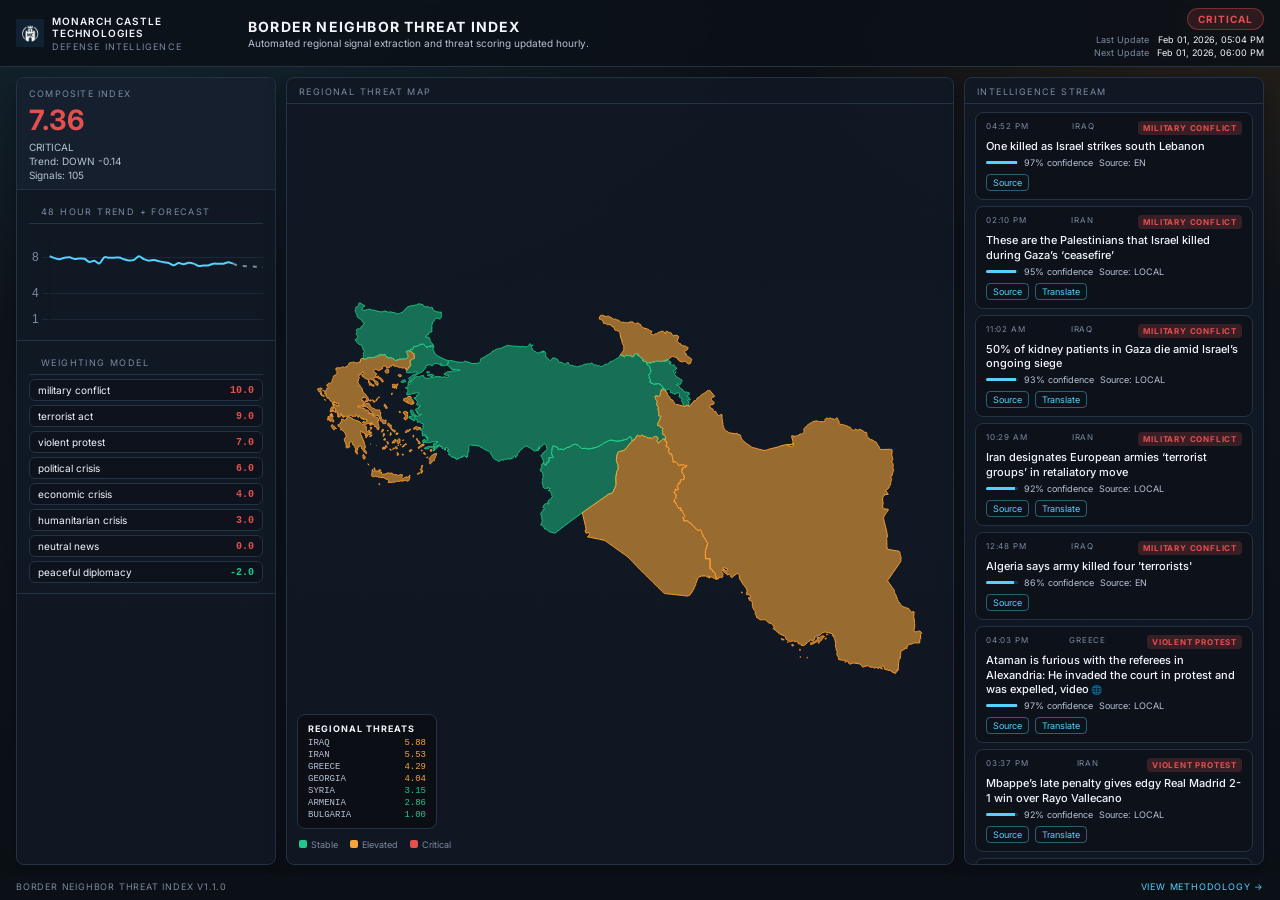
==== commit 1afd4c37: "BNTI v1.1.0: Enhanced bilingual headlines with hover tooltips" ====
--- a/index.html
+++ b/index.html
@@ -467,6 +467,17 @@
       font-size: 11px;
       line-height: 1.3;
       font-weight: 500;
+      position: relative;
+    }
+
+    .stream-title[title] {
+      cursor: help;
+    }
+
+    .stream-title[title]::after {
+      content: ' 🌐';
+      font-size: 9px;
+      opacity: 0.6;
     }
 
     .badge {
@@ -860,7 +871,7 @@
     </main>
 
     <footer class="footer">
-      <div>Border Neighbor Threat Index v1.0</div>
+      <div>Border Neighbor Threat Index v1.1.0</div>
       <div><a href="#" id="methodology-link" style="color: var(--accent); text-decoration: none; cursor: pointer;">View
           Methodology →</a></div>
     </footer>
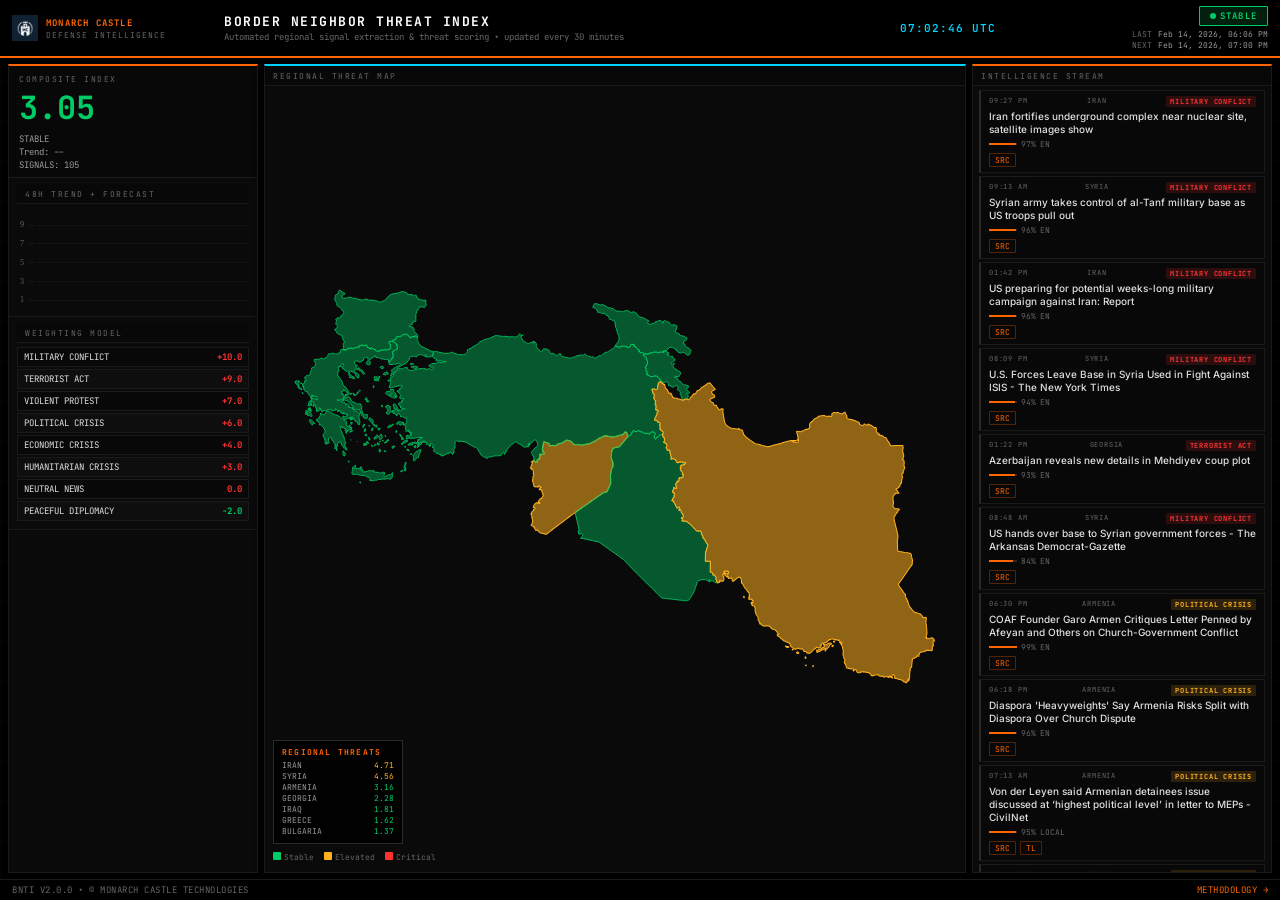
==== commit 362edb3d: "feat: Upgrade BNTI to v2.0 (New Scoring, Debias, AI Models, Bloomberg Style)" ====
--- a/index.html
+++ b/index.html
@@ -1,631 +1,42 @@
-<!DOCTYPE html>
+﻿<!DOCTYPE html>
 <html lang="en">
 
 <head>
   <meta charset="UTF-8" />
   <meta name="viewport" content="width=device-width, initial-scale=1.0" />
-  <title>Border Neighbor Threat Index | Monarch Castle Technologies</title>
-  <link href="https://fonts.googleapis.com/css2?family=Inter:wght@400;500;600;700&display=swap" rel="stylesheet" />
+  <title>BNTI | Monarch Castle Technologies</title>
+  <meta name="description"
+    content="Border Neighbor Threat Index — real-time geopolitical threat monitoring and analysis platform by Monarch Castle Technologies." />
+  <link
+    href="https://fonts.googleapis.com/css2?family=Inter:wght@400;500;600;700&family=JetBrains+Mono:wght@400;500;700&display=swap"
+    rel="stylesheet" />
+  <link rel="stylesheet" href="css/variables.css" />
+  <link rel="stylesheet" href="css/layout.css" />
+  <link rel="stylesheet" href="css/components.css" />
   <script src="assets/chart.umd.min.js"></script>
-  <style>
-    :root {
-      --bg: #0b0f14;
-      --bg-panel: #111924;
-      --bg-panel-soft: #161f2d;
-      --border: #243246;
-      --border-strong: #2f3f58;
-      --text-primary: #f2f6fb;
-      --text-secondary: #b6c2d4;
-      --text-muted: #7b8aa3;
-      --accent: #56d1ff;
-      --accent-strong: #2fb6f2;
-      --critical: #e44f4f;
-      --elevated: #f4a43a;
-      --stable: #1fc98a;
-      --shadow: 0 8px 20px rgba(6, 10, 16, 0.4);
-      --radius: 8px;
-      --mono: "JetBrains Mono", ui-monospace, SFMono-Regular, Menlo, Monaco, Consolas, "Liberation Mono", "Courier New", monospace;
-    }
-
-    * {
-      box-sizing: border-box;
-    }
-
-    html,
-    body {
-      margin: 0;
-      padding: 0;
-      height: 100vh;
-      overflow: hidden;
-    }
-
-    body {
-      font-family: "Inter", system-ui, -apple-system, Segoe UI, sans-serif;
-      color: var(--text-primary);
-      background: radial-gradient(1200px 700px at 10% -10%, rgba(86, 209, 255, 0.15), transparent 60%),
-        radial-gradient(900px 500px at 100% 0%, rgba(244, 164, 58, 0.12), transparent 60%),
-        linear-gradient(180deg, #0b0f14 0%, #0f141c 45%, #0b1016 100%);
-    }
-
-    body::before {
-      content: "";
-      position: fixed;
-      inset: 0;
-      background-image: linear-gradient(rgba(30, 41, 59, 0.25) 1px, transparent 1px),
-        linear-gradient(90deg, rgba(30, 41, 59, 0.25) 1px, transparent 1px);
-      background-size: 60px 60px;
-      opacity: 0.3;
-      pointer-events: none;
-      z-index: 0;
-    }
-
-    .app-shell {
-      position: relative;
-      z-index: 1;
-      display: flex;
-      flex-direction: column;
-      height: 100vh;
-      overflow: hidden;
-    }
-
-    .topbar {
-      display: grid;
-      grid-template-columns: 220px minmax(0, 1fr) 240px;
-      gap: 12px;
-      align-items: center;
-      padding: 8px 16px;
-      border-bottom: 1px solid var(--border);
-      background: rgba(12, 17, 24, 0.9);
-      backdrop-filter: blur(10px);
-      flex-shrink: 0;
-    }
-
-    .brand {
-      display: flex;
-      align-items: center;
-      gap: 8px;
-    }
-
-    .brand-logo {
-      width: 28px;
-      height: 28px;
-      object-fit: contain;
-    }
-
-    .brand-name {
-      font-size: 10px;
-      letter-spacing: 1px;
-      text-transform: uppercase;
-      font-weight: 600;
-    }
-
-    .brand-tag {
-      font-size: 9px;
-      letter-spacing: 1.2px;
-      text-transform: uppercase;
-      color: var(--text-muted);
-      margin-top: 2px;
-    }
-
-    .title-block {
-      display: flex;
-      flex-direction: column;
-      gap: 2px;
-    }
-
-    .title-block .product {
-      font-size: 14px;
-      font-weight: 700;
-      letter-spacing: 1.2px;
-      text-transform: uppercase;
-    }
-
-    .title-block .subtitle {
-      font-size: 10px;
-      color: var(--text-secondary);
-      max-width: 460px;
-    }
-
-    .status-block {
-      display: flex;
-      flex-direction: column;
-      align-items: flex-end;
-      gap: 4px;
-      text-align: right;
-    }
-
-    .status-pill {
-      padding: 4px 10px;
-      border-radius: 999px;
-      font-size: 10px;
-      font-weight: 700;
-      letter-spacing: 1px;
-      text-transform: uppercase;
-      background: rgba(31, 201, 138, 0.15);
-      color: var(--stable);
-      border: 1px solid rgba(31, 201, 138, 0.35);
-    }
-
-    .status-pill.critical {
-      background: rgba(228, 79, 79, 0.15);
-      color: var(--critical);
-      border-color: rgba(228, 79, 79, 0.4);
-    }
-
-    .status-pill.elevated {
-      background: rgba(244, 164, 58, 0.15);
-      color: var(--elevated);
-      border-color: rgba(244, 164, 58, 0.4);
-    }
-
-    .status-meta {
-      display: grid;
-      grid-template-columns: auto auto;
-      gap: 2px 8px;
-      font-size: 9px;
-      color: var(--text-muted);
-    }
-
-    .status-meta span {
-      color: var(--text-primary);
-    }
-
-    .grid {
-      display: grid;
-      grid-template-columns: 260px minmax(0, 1fr) 300px;
-      gap: 10px;
-      padding: 10px 16px;
-      flex: 1;
-      min-height: 0;
-      overflow: hidden;
-    }
-
-    .panel {
-      background: rgba(17, 25, 36, 0.95);
-      border: 1px solid var(--border);
-      border-radius: var(--radius);
-      box-shadow: var(--shadow);
-      display: flex;
-      flex-direction: column;
-      min-height: 0;
-      overflow: hidden;
-      animation: rise 0.6s ease both;
-    }
-
-    .panel:nth-child(2) {
-      animation-delay: 0.08s;
-    }
-
-    .panel:nth-child(3) {
-      animation-delay: 0.16s;
-    }
-
-    @keyframes rise {
-      from {
-        opacity: 0;
-        transform: translateY(12px);
-      }
-
-      to {
-        opacity: 1;
-        transform: translateY(0);
-      }
-    }
-
-    .panel-title {
-      padding: 8px 12px 6px;
-      font-size: 9px;
-      letter-spacing: 1.4px;
-      text-transform: uppercase;
-      color: var(--text-muted);
-      border-bottom: 1px solid var(--border);
-      flex-shrink: 0;
-    }
-
-    .metric-card {
-      padding: 10px 12px 8px;
-      border-bottom: 1px solid var(--border);
-      background: var(--bg-panel-soft);
-      border-top-left-radius: var(--radius);
-      border-top-right-radius: var(--radius);
-      flex-shrink: 0;
-    }
-
-    .metric-label {
-      font-size: 9px;
-      text-transform: uppercase;
-      letter-spacing: 1.2px;
-      color: var(--text-muted);
-    }
-
-    .metric-value {
-      font-size: 28px;
-      font-weight: 700;
-      margin-top: 4px;
-    }
-
-    .metric-value.critical {
-      color: var(--critical);
-    }
-
-    .metric-value.elevated {
-      color: var(--elevated);
-    }
-
-    .metric-value.stable {
-      color: var(--stable);
-    }
-
-    .metric-meta {
-      display: flex;
-      flex-direction: column;
-      gap: 2px;
-      margin-top: 4px;
-      font-size: 10px;
-      color: var(--text-secondary);
-    }
-
-    .panel-block {
-      padding: 8px 12px 10px;
-      border-bottom: 1px solid var(--border);
-      flex-shrink: 0;
-    }
-
-    .chart-wrap {
-      position: relative;
-      height: 100px;
-      margin-top: 6px;
-    }
-
-    .chart-empty {
-      position: absolute;
-      inset: 0;
-      display: flex;
-      align-items: center;
-      justify-content: center;
-      color: var(--text-muted);
-      font-size: 10px;
-    }
-
-    .weights-grid {
-      display: grid;
-      gap: 4px;
-      margin-top: 4px;
-    }
-
-    .weight-row {
-      display: flex;
-      justify-content: space-between;
-      align-items: center;
-      padding: 4px 8px;
-      border-radius: 6px;
-      background: rgba(12, 16, 24, 0.6);
-      border: 1px solid var(--border);
-      font-size: 10px;
-    }
-
-    .weight-value {
-      font-family: var(--mono);
-      font-weight: 600;
-    }
-
-    .weight-value.positive {
-      color: var(--critical);
-    }
-
-    .weight-value.negative {
-      color: var(--stable);
-    }
-
-    .map-panel {
-      padding-bottom: 6px;
-    }
-
-    .map-wrap {
-      position: relative;
-      padding: 8px;
-      flex: 1;
-      min-height: 0;
-    }
-
-    #map-svg {
-      width: 100%;
-      height: 100%;
-      min-height: 200px;
-    }
-
-    .country-shape {
-      fill: rgba(44, 58, 79, 0.6);
-      stroke: rgba(130, 150, 180, 0.35);
-      stroke-width: 0.6;
-      transition: fill 0.3s ease, stroke 0.3s ease;
-      cursor: pointer;
-    }
-
-    .country-shape:hover {
-      filter: brightness(1.15);
-      stroke-width: 1.2;
-    }
-
-    .country-shape.critical {
-      fill: rgba(228, 79, 79, 0.7);
-      stroke: #ff4444;
-      stroke-width: 1.5;
-    }
-
-    .country-shape.elevated {
-      fill: rgba(244, 164, 58, 0.6);
-      stroke: #ffa033;
-      stroke-width: 1.2;
-    }
-
-    .country-shape.stable {
-      fill: rgba(31, 201, 138, 0.5);
-      stroke: #22d990;
-      stroke-width: 1;
-    }
-
-    .map-overlay {
-      position: absolute;
-      bottom: 10px;
-      left: 10px;
-      padding: 8px 10px;
-      border-radius: 8px;
-      background: rgba(10, 14, 20, 0.9);
-      border: 1px solid var(--border);
-      font-size: 9px;
-      min-width: 140px;
-      color: var(--text-secondary);
-      pointer-events: none;
-    }
-
-    .map-overlay h4 {
-      margin: 0 0 4px 0;
-      font-size: 9px;
-      letter-spacing: 1px;
-      text-transform: uppercase;
-      color: var(--text-primary);
-    }
-
-    .map-row {
-      display: flex;
-      justify-content: space-between;
-      font-family: var(--mono);
-      margin-bottom: 2px;
-      font-size: 9px;
-    }
-
-    .map-row:last-child {
-      margin-bottom: 0;
-    }
-
-    .map-legend {
-      display: flex;
-      gap: 12px;
-      padding: 0 12px 8px;
-      font-size: 9px;
-      color: var(--text-muted);
-      flex-shrink: 0;
-    }
-
-    .legend-swatch {
-      width: 8px;
-      height: 8px;
-      border-radius: 2px;
-      display: inline-block;
-      margin-right: 4px;
-    }
-
-    .legend-swatch.stable {
-      background: var(--stable);
-    }
-
-    .legend-swatch.elevated {
-      background: var(--elevated);
-    }
-
-    .legend-swatch.critical {
-      background: var(--critical);
-    }
-
-    .feed-panel {
-      display: flex;
-      flex-direction: column;
-      min-height: 0;
-      overflow: hidden;
-    }
-
-    .stream-list {
-      overflow-y: auto;
-      padding: 8px 10px;
-      flex: 1;
-      display: flex;
-      flex-direction: column;
-      gap: 6px;
-      min-height: 0;
-    }
-
-    .stream-item {
-      background: rgba(12, 16, 24, 0.7);
-      border: 1px solid var(--border);
-      border-radius: 8px;
-      padding: 8px 10px;
-      flex-shrink: 0;
-    }
-
-    .stream-meta {
-      display: flex;
-      justify-content: space-between;
-      font-size: 8px;
-      color: var(--text-muted);
-      text-transform: uppercase;
-      letter-spacing: 0.8px;
-    }
-
-    .stream-title {
-      margin: 4px 0 4px;
-      font-size: 11px;
-      line-height: 1.3;
-      font-weight: 500;
-      position: relative;
-    }
-
-    .stream-title[title] {
-      cursor: help;
-    }
-
-    .stream-title[title]::after {
-      content: ' 🌐';
-      font-size: 9px;
-      opacity: 0.6;
-    }
-
-    .badge {
-      padding: 2px 5px;
-      border-radius: 4px;
-      font-size: 8px;
-      font-weight: 700;
-      letter-spacing: 0.8px;
-    }
-
-    .badge.critical {
-      background: rgba(228, 79, 79, 0.2);
-      color: var(--critical);
-    }
-
-    .badge.elevated {
-      background: rgba(244, 164, 58, 0.2);
-      color: var(--elevated);
-    }
-
-    .badge.stable {
-      background: rgba(31, 201, 138, 0.2);
-      color: var(--stable);
-    }
-
-    .stream-footer {
-      display: flex;
-      flex-wrap: wrap;
-      gap: 6px;
-      font-size: 9px;
-      color: var(--text-secondary);
-      align-items: center;
-    }
-
-    .conf-bar {
-      width: 32px;
-      height: 3px;
-      background: rgba(90, 110, 140, 0.35);
-      border-radius: 3px;
-      overflow: hidden;
-    }
-
-    .conf-fill {
-      height: 100%;
-      background: var(--accent);
-    }
-
-    .stream-links {
-      margin-top: 6px;
-      display: flex;
-      gap: 6px;
-      flex-wrap: wrap;
-    }
-
-    .stream-links a {
-      font-size: 9px;
-      text-decoration: none;
-      color: var(--accent);
-      border: 1px solid rgba(86, 209, 255, 0.4);
-      padding: 2px 6px;
-      border-radius: 4px;
-      transition: all 0.2s ease;
-    }
-
-    .stream-links a:hover {
-      background: var(--accent);
-      color: #0b0f14;
-    }
-
-    .footer {
-      padding: 6px 16px 8px;
-      display: flex;
-      justify-content: space-between;
-      font-size: 9px;
-      letter-spacing: 0.8px;
-      text-transform: uppercase;
-      color: var(--text-muted);
-      flex-shrink: 0;
-    }
-
-    @media (max-width: 1200px) {
-      .topbar {
-        grid-template-columns: 1fr;
-        text-align: left;
-      }
-
-      .status-block {
-        align-items: flex-start;
-      }
-
-      .grid {
-        grid-template-columns: 1fr;
-      }
-
-      html,
-      body,
-      .app-shell {
-        height: auto;
-        overflow: auto;
-      }
-    }
-
-    @media (min-width: 1201px) {
-      .app-shell {
-        height: 100vh;
-        overflow: hidden;
-      }
-    }
-
-    @media (max-width: 720px) {
-      .topbar {
-        padding: 10px;
-      }
-
-      .grid {
-        padding: 10px;
-      }
-
-      .footer {
-        padding: 8px 10px;
-        flex-direction: column;
-        gap: 4px;
-      }
-    }
-  </style>
 </head>
 
 <body>
   <div class="app-shell">
     <header class="topbar">
       <div class="brand">
-        <img src="logo.png" alt="Monarch Castle Technologies" class="brand-logo" />
+        <img src="logo.png" alt="MCT" class="brand-logo" />
         <div>
-          <div class="brand-name">Monarch Castle Technologies</div>
+          <div class="brand-name">Monarch Castle</div>
           <div class="brand-tag">Defense Intelligence</div>
         </div>
       </div>
       <div class="title-block">
         <div class="product">Border Neighbor Threat Index</div>
-        <div class="subtitle">Automated regional signal extraction and threat scoring updated hourly.</div>
+        <div class="subtitle">Automated regional signal extraction &amp; threat scoring &bull; updated every 30 minutes
+        </div>
       </div>
+      <div id="utc-clock" class="utc-clock">--:--:-- UTC</div>
       <div class="status-block">
         <div id="status-pill" class="status-pill">STABLE</div>
         <div class="status-meta">
-          <div>Last Update</div>
-          <span id="last-update">--</span>
-          <div>Next Update</div>
-          <span id="next-update">--</span>
+          <div>LAST</div><span id="last-update">--</span>
+          <div>NEXT</div><span id="next-update">--</span>
         </div>
       </div>
     </header>
@@ -638,14 +49,14 @@
           <div class="metric-meta">
             <div id="status-text">--</div>
             <div id="trend-text">--</div>
-            <div id="signal-text">Signals: --</div>
+            <div id="signal-text">SIGNALS: --</div>
           </div>
         </div>
         <div class="panel-block">
-          <div class="panel-title">48 Hour Trend + Forecast</div>
+          <div class="panel-title">48H Trend + Forecast</div>
           <div class="chart-wrap">
             <canvas id="trendChart"></canvas>
-            <div id="chart-empty" class="chart-empty" style="display: none;">No historical data yet.</div>
+            <div id="chart-empty" class="chart-empty" style="display: none;">NO DATA</div>
           </div>
         </div>
         <div class="panel-block">
@@ -871,432 +282,82 @@
     </main>
 
     <footer class="footer">
-      <div>Border Neighbor Threat Index v1.1.0</div>
-      <div><a href="#" id="methodology-link" style="color: var(--accent); text-decoration: none; cursor: pointer;">View
-          Methodology →</a></div>
+      <div>BNTI v2.0.0 &bull; &copy; Monarch Castle Technologies</div>
+      <div><a href="#" id="methodology-link">Methodology &rarr;</a></div>
     </footer>
 
     <!-- Methodology Modal -->
-    <div id="methodology-modal"
-      style="display: none; position: fixed; inset: 0; background: rgba(0,0,0,0.85); z-index: 1000; overflow-y: auto; padding: 20px;">
-      <div
-        style="max-width: 800px; margin: 40px auto; background: var(--bg-panel); border: 1px solid var(--border); border-radius: 12px; padding: 30px; position: relative;">
-        <button id="close-modal"
-          style="position: absolute; top: 15px; right: 20px; background: none; border: none; color: var(--text-muted); font-size: 24px; cursor: pointer;">&times;</button>
-
-        <h2
-          style="margin: 0 0 20px 0; font-size: 18px; color: var(--text-primary); text-transform: uppercase; letter-spacing: 1.5px;">
-          BNTI Methodology</h2>
-
-        <section style="margin-bottom: 25px;">
-          <h3
-            style="color: var(--accent); font-size: 13px; text-transform: uppercase; letter-spacing: 1.2px; margin: 0 0 10px 0;">
-            1. Data Collection</h3>
-          <p style="color: var(--text-secondary); font-size: 12px; line-height: 1.6; margin: 0;">
-            The system continuously monitors multiple RSS/Atom feeds from regional news outlets, wire services, and
-            specialized publications for each target country. Sources include local newspapers in native languages,
-            international news agencies, and regional security-focused media. Data is fetched at hourly intervals with
-            automatic retry mechanisms and cached to prevent duplicate processing.
+    <div id="methodology-modal" class="modal-overlay">
+      <div class="modal-content">
+        <button id="close-modal" class="modal-close">&times;</button>
+        <h2>BNTI Methodology</h2>
+
+        <section>
+          <h3>1. Data Collection</h3>
+          <p>The system monitors RSS/Atom feeds from regional news outlets, wire services, and specialized publications
+            for each target country. Sources include local newspapers in native languages, international news agencies,
+            and regional security-focused media. Data is fetched at 30-minute intervals with automatic caching.</p>
+        </section>
+
+        <section>
+          <h3>2. Natural Language Processing</h3>
+          <p>Each article is processed using <strong>XLM-RoBERTa-Large-XNLI</strong>, a multilingual transformer model
+            trained for zero-shot classification across 40+ languages.</p>
+          <p>Categories: <code>military_conflict</code>, <code>terrorism</code>, <code>political_instability</code>,
+            <code>border_security</code>, <code>refugee_crisis</code>, <code>civil_unrest</code>,
+            <code>economic_crisis</code>, <code>diplomatic_tensions</code>, <code>natural_disaster</code>.
           </p>
         </section>
 
-        <section style="margin-bottom: 25px;">
-          <h3
-            style="color: var(--accent); font-size: 13px; text-transform: uppercase; letter-spacing: 1.2px; margin: 0 0 10px 0;">
-            2. Natural Language Processing</h3>
-          <p style="color: var(--text-secondary); font-size: 12px; line-height: 1.6; margin: 0 0 10px 0;">
-            Each article is processed using <strong style="color: var(--text-primary);">XLM-RoBERTa-Large-XNLI</strong>,
-            a multilingual transformer model trained for zero-shot classification. This enables threat categorization
-            across 40+ languages without requiring language-specific training data.
-          </p>
-          <p style="color: var(--text-secondary); font-size: 12px; line-height: 1.6; margin: 0;">
-            Articles are classified into threat categories: <span style="color: var(--critical);">military_conflict,
-              terrorism</span>, <span style="color: var(--elevated);">political_instability, border_security,
-              refugee_crisis, civil_unrest</span>, and <span style="color: var(--stable);">economic_crisis,
-              diplomatic_tensions, natural_disaster</span>.
-          </p>
-        </section>
-
-        <section style="margin-bottom: 25px;">
-          <h3
-            style="color: var(--accent); font-size: 13px; text-transform: uppercase; letter-spacing: 1.2px; margin: 0 0 10px 0;">
-            3. Weighted Scoring System</h3>
-          <p style="color: var(--text-secondary); font-size: 12px; line-height: 1.6; margin: 0 0 10px 0;">
-            The scoring algorithm is based on a <strong style="color: var(--text-primary);">Modified Goldstein
-              Scale</strong>, adapted for regional threat assessment. Each threat category carries a predefined weight
-            reflecting its potential security impact:
-          </p>
-          <div style="display: grid; grid-template-columns: 1fr 1fr; gap: 8px; margin-top: 10px;">
-            <div style="background: rgba(228,79,79,0.1); padding: 8px 12px; border-radius: 6px; font-size: 11px;">
-              <span style="color: var(--critical);">military_conflict: +8.0</span>
+        <section>
+          <h3>3. Weighted Scoring</h3>
+          <p>Based on a <strong>Modified Goldstein Scale</strong> adapted for regional threat assessment.</p>
+          <div class="weight-grid-modal">
+            <div style="color: var(--critical);">military_conflict: +8.0</div>
+            <div style="color: var(--critical);">terrorism: +7.0</div>
+            <div style="color: var(--elevated);">political_instability: +4.0</div>
+            <div style="color: var(--elevated);">border_security: +5.0</div>
+            <div style="color: var(--stable);">diplomatic_tensions: +2.5</div>
+            <div style="color: var(--stable);">trade_agreement: -2.0</div>
+          </div>
+        </section>
+
+        <section>
+          <h3>4. Index Calculation</h3>
+          <p>Per-country: <code>&Sigma;(weight &times; confidence)</code> normalized to 1-10 with exponential decay.
+            Composite BNTI = weighted average across all monitored countries.</p>
+        </section>
+
+        <section>
+          <h3>5. Thresholds</h3>
+          <div style="display: flex; gap: 12px; flex-wrap: wrap;">
+            <div class="threshold-row">
+              <div class="threshold-swatch" style="background: var(--stable);"></div><span>Stable: 1.0-3.9</span>
             </div>
-            <div style="background: rgba(228,79,79,0.1); padding: 8px 12px; border-radius: 6px; font-size: 11px;">
-              <span style="color: var(--critical);">terrorism: +7.0</span>
+            <div class="threshold-row">
+              <div class="threshold-swatch" style="background: var(--elevated);"></div><span>Elevated: 4.0-6.9</span>
             </div>
-            <div style="background: rgba(244,164,58,0.1); padding: 8px 12px; border-radius: 6px; font-size: 11px;">
-              <span style="color: var(--elevated);">political_instability: +4.0</span>
-            </div>
-            <div style="background: rgba(244,164,58,0.1); padding: 8px 12px; border-radius: 6px; font-size: 11px;">
-              <span style="color: var(--elevated);">border_security: +5.0</span>
-            </div>
-            <div style="background: rgba(31,201,138,0.1); padding: 8px 12px; border-radius: 6px; font-size: 11px;">
-              <span style="color: var(--stable);">diplomatic_tensions: +2.5</span>
-            </div>
-            <div style="background: rgba(31,201,138,0.1); padding: 8px 12px; border-radius: 6px; font-size: 11px;">
-              <span style="color: var(--stable);">trade_agreement: -2.0</span>
+            <div class="threshold-row">
+              <div class="threshold-swatch" style="background: var(--critical);"></div><span>Critical: 7.0-10.0</span>
             </div>
           </div>
         </section>
 
-        <section style="margin-bottom: 25px;">
-          <h3
-            style="color: var(--accent); font-size: 13px; text-transform: uppercase; letter-spacing: 1.2px; margin: 0 0 10px 0;">
-            4. Index Calculation</h3>
-          <p style="color: var(--text-secondary); font-size: 12px; line-height: 1.6; margin: 0;">
-            The per-country index is calculated using: <code
-              style="background: rgba(86,209,255,0.1); padding: 2px 6px; border-radius: 4px; color: var(--accent);">Σ(weight × confidence)</code>
-            for all events, normalized to a 1-10 scale with exponential decay for temporal relevance. The composite BNTI
-            is the weighted average across all monitored countries.
-          </p>
-        </section>
-
-        <section style="margin-bottom: 25px;">
-          <h3
-            style="color: var(--accent); font-size: 13px; text-transform: uppercase; letter-spacing: 1.2px; margin: 0 0 10px 0;">
-            5. Threat Classification Thresholds</h3>
-          <div style="display: flex; gap: 15px; flex-wrap: wrap;">
-            <div style="display: flex; align-items: center; gap: 8px;">
-              <div style="width: 12px; height: 12px; border-radius: 3px; background: var(--stable);"></div>
-              <span style="color: var(--text-secondary); font-size: 11px;">Stable: 1.0 - 3.9</span>
-            </div>
-            <div style="display: flex; align-items: center; gap: 8px;">
-              <div style="width: 12px; height: 12px; border-radius: 3px; background: var(--elevated);"></div>
-              <span style="color: var(--text-secondary); font-size: 11px;">Elevated: 4.0 - 6.9</span>
-            </div>
-            <div style="display: flex; align-items: center; gap: 8px;">
-              <div style="width: 12px; height: 12px; border-radius: 3px; background: var(--critical);"></div>
-              <span style="color: var(--text-secondary); font-size: 11px;">Critical: 7.0 - 10.0</span>
-            </div>
-          </div>
-        </section>
-
-        <section>
-          <h3
-            style="color: var(--accent); font-size: 13px; text-transform: uppercase; letter-spacing: 1.2px; margin: 0 0 10px 0;">
-            6. Forecasting</h3>
-          <p style="color: var(--text-secondary); font-size: 12px; line-height: 1.6; margin: 0;">
-            Short-term forecasting uses <strong style="color: var(--text-primary);">Weighted Linear Regression</strong>
-            with exponentially decaying weights favoring recent observations. This provides directional trend indicators
-            while accounting for the inherent uncertainty in geopolitical predictions.
-          </p>
+        <section>
+          <h3>6. Forecasting</h3>
+          <p><strong>Weighted Linear Regression</strong> with exponential decay favoring recent observations for
+            directional trend indicators.</p>
         </section>
       </div>
     </div>
   </div>
 
   <script src="bnti_data.js"></script>
-  <script>
-    const getIndexValue = (obj) => {
-      if (!obj) return 0;
-      const value = obj.main_index ?? obj.index;
-      const num = Number(value);
-      return Number.isFinite(num) ? num : 0;
-    };
-
-    const parsePoints = (list) => {
-      if (!Array.isArray(list)) return [];
-      return list
-        .map((item) => {
-          const value = getIndexValue(item);
-          const ts = item.timestamp ? new Date(item.timestamp) : null;
-          if (!ts || Number.isNaN(ts.getTime())) return null;
-          return {
-            ts,
-            value,
-            type: item.type || 'historical',
-            confidence: item.confidence
-          };
-        })
-        .filter(Boolean)
-        .sort((a, b) => a.ts - b.ts);
-    };
-
-    const formatTime = (date) => date.toLocaleTimeString([], { hour: '2-digit', minute: '2-digit' });
-    const formatDateTime = (date) => date.toLocaleString([], { year: 'numeric', month: 'short', day: '2-digit', hour: '2-digit', minute: '2-digit' });
-
-    let data = window.BNTI_DATA || null;
-    let trendChart = null;
-
-    const setStatusClasses = (element, status) => {
-      element.classList.remove('critical', 'elevated', 'stable');
-      if (status === 'CRITICAL') element.classList.add('critical');
-      else if (status === 'ELEVATED') element.classList.add('elevated');
-      else element.classList.add('stable');
-    };
-
-    const updateHeader = () => {
-      const status = (data?.meta?.status || 'STABLE').toUpperCase();
-      const statusClass = status.includes('CRITICAL') ? 'CRITICAL' : status.includes('ELEVATED') ? 'ELEVATED' : 'STABLE';
-      const statusPill = document.getElementById('status-pill');
-      statusPill.textContent = status;
-      setStatusClasses(statusPill, statusClass);
-
-      const lastUpdate = data?.meta?.generated_at ? new Date(data.meta.generated_at) : null;
-      const nextUpdate = data?.meta?.next_update ? new Date(data.meta.next_update) : null;
-      document.getElementById('last-update').textContent = lastUpdate && !Number.isNaN(lastUpdate.getTime()) ? formatDateTime(lastUpdate) : '--';
-      document.getElementById('next-update').textContent = nextUpdate && !Number.isNaN(nextUpdate.getTime()) ? formatDateTime(nextUpdate) : '--';
-    };
-
-    const updateMetrics = (historyPoints) => {
-      const status = (data?.meta?.status || 'STABLE').toUpperCase();
-      const statusClass = status.includes('CRITICAL') ? 'CRITICAL' : status.includes('ELEVATED') ? 'ELEVATED' : 'STABLE';
-
-      const idx = getIndexValue(data?.meta);
-      const metricEl = document.getElementById('main-index');
-      metricEl.textContent = idx.toFixed(2);
-      metricEl.className = `metric-value ${statusClass.toLowerCase()}`;
-
-      document.getElementById('status-text').textContent = status;
-
-      let trendText = 'Trend: --';
-      if (historyPoints.length >= 2) {
-        const latest = historyPoints[historyPoints.length - 1];
-        const prev = historyPoints[historyPoints.length - 2];
-        const delta = latest.value - prev.value;
-        const arrow = delta > 0 ? 'UP' : delta < 0 ? 'DOWN' : 'FLAT';
-        trendText = `Trend: ${arrow} ${delta >= 0 ? '+' : ''}${delta.toFixed(2)}`;
-      }
-      document.getElementById('trend-text').textContent = trendText;
-
-      const totalSignals = Object.values(data?.countries || {}).reduce((sum, c) => {
-        return sum + (Array.isArray(c.events) ? c.events.length : 0);
-      }, 0);
-      document.getElementById('signal-text').textContent = `Signals: ${totalSignals}`;
-    };
-
-    const updateWeights = () => {
-      const weightsEl = document.getElementById('weights-table');
-      weightsEl.innerHTML = '';
-      const weights = data?.methodology?.weights || {};
-
-      Object.entries(weights)
-        .sort(([, a], [, b]) => b - a)
-        .forEach(([label, value]) => {
-          const row = document.createElement('div');
-          row.className = 'weight-row';
-          const pretty = label.replace(/_/g, ' ');
-          const val = Number(value);
-          const valClass = val >= 0 ? 'positive' : 'negative';
-          row.innerHTML = `<div>${pretty}</div><div class="weight-value ${valClass}">${val.toFixed(1)}</div>`;
-          weightsEl.appendChild(row);
-        });
-    };
-
-    const updateMap = () => {
-      const overlay = document.getElementById('map-overlay-stats');
-      const countries = Object.entries(data?.countries || {})
-        .map(([name, c]) => ({ name, score: getIndexValue(c) }))
-        .sort((a, b) => b.score - a.score);
-
-      let overlayHtml = '<h4>Regional Threats</h4>';
-      countries.forEach((c) => {
-        let color = 'var(--stable)';
-        if (c.score >= 7) color = 'var(--critical)';
-        else if (c.score >= 4) color = 'var(--elevated)';
-        overlayHtml += `<div class="map-row"><span>${c.name.toUpperCase()}</span><span style="color:${color}">${c.score.toFixed(2)}</span></div>`;
-      });
-      overlay.innerHTML = overlayHtml;
-
-      document.querySelectorAll('#map-svg .country-shape').forEach((el) => {
-        const name = el.getAttribute('data-country');
-        const country = data?.countries?.[name];
-        const score = country ? getIndexValue(country) : 0;
-        const status = score >= 7 ? 'critical' : score >= 4 ? 'elevated' : 'stable';
-        el.classList.remove('critical', 'elevated', 'stable');
-        el.classList.add(status);
-        let title = el.querySelector('title');
-        if (!title) {
-          title = document.createElementNS('http://www.w3.org/2000/svg', 'title');
-          el.appendChild(title);
-        }
-        title.textContent = `${name}: ${score.toFixed(2)} (${status.toUpperCase()})`;
-      });
-    };
-
-    const updateFeed = () => {
-      const container = document.getElementById('stream-feed');
-      container.innerHTML = '';
-      const events = [];
-
-      Object.entries(data?.countries || {}).forEach(([cName, cData]) => {
-        if (Array.isArray(cData?.events)) {
-          cData.events.forEach((e) => events.push({ ...e, country: cName }));
-        }
-      });
-
-      events.sort((a, b) => {
-        const aScore = (Number(a.weight) || 0) * (Number(a.confidence) || 0.5);
-        const bScore = (Number(b.weight) || 0) * (Number(b.confidence) || 0.5);
-        return bScore - aScore;
-      });
-
-      events.slice(0, 30).forEach((e) => {
-        const weight = Number(e.weight) || 0;
-        const badgeClass = weight >= 6 ? 'critical' : weight >= 3 ? 'elevated' : 'stable';
-
-        const confValue = Number.isFinite(Number(e.confidence)) ? Number(e.confidence) : parseFloat(String(e.ai_confidence_score || '').replace('%', '')) / 100;
-        const confPct = Number.isFinite(confValue) ? Math.round(confValue * 100) : 0;
-
-        const isEnglish = e.detected_lang === 'en';
-        const translated = e.translated_title && e.translated_title !== e.title;
-        const displayTitle = translated ? e.translated_title : e.title;
-        const sourceLabel = isEnglish ? 'Source: EN' : `Source: ${String(e.detected_lang || 'LOCAL').toUpperCase()}`;
-
-        const dateObj = e.date ? new Date(e.date) : null;
-        const timeLabel = dateObj && !Number.isNaN(dateObj.getTime()) ? formatTime(dateObj) : '--:--';
-
-        const sourceLink = e.link ? `<a href="${e.link}" target="_blank" rel="noopener">Source</a>` : '';
-        const translateLink = !isEnglish && e.link ? `<a href="https://translate.google.com/translate?sl=auto&tl=en&u=${encodeURIComponent(e.link)}" target="_blank" rel="noopener">Translate</a>` : '';
-
-        const titleAttr = translated ? `title="${String(e.title).replace(/"/g, '&quot;')}"` : '';
-
-        const html = `
-          <div class="stream-item">
-            <div class="stream-meta">
-              <span>${timeLabel}</span>
-              <span>${String(e.country || '').toUpperCase()}</span>
-              <span class="badge ${badgeClass}">${String(e.category || '').toUpperCase().replace(/_/g, ' ')}</span>
-            </div>
-            <div class="stream-title" ${titleAttr}>${displayTitle}</div>
-            <div class="stream-footer">
-              <div class="conf-bar"><div class="conf-fill" style="width: ${confPct}%"></div></div>
-              <span>${confPct}% confidence</span>
-              <span>${sourceLabel}</span>
-            </div>
-            <div class="stream-links">${sourceLink}${translateLink}</div>
-          </div>
-        `;
-        container.insertAdjacentHTML('beforeend', html);
-      });
-    };
-
-    const initChart = (historyPoints, forecastPoints) => {
-      const ctx = document.getElementById('trendChart');
-      const emptyEl = document.getElementById('chart-empty');
-
-      if (trendChart) trendChart.destroy();
-
-      if (!historyPoints.length) {
-        emptyEl.style.display = 'flex';
-        return;
-      }
-
-      emptyEl.style.display = 'none';
-      const labels = [...historyPoints, ...forecastPoints].map((p) => formatTime(p.ts));
-      const historyValues = historyPoints.map((p) => p.value);
-      const forecastValues = [
-        ...Array(Math.max(historyPoints.length - 1, 0)).fill(null),
-        historyPoints[historyPoints.length - 1]?.value ?? null,
-        ...forecastPoints.map((p) => p.value)
-      ];
-
-      trendChart = new Chart(ctx, {
-        type: 'line',
-        data: {
-          labels,
-          datasets: [
-            {
-              data: historyValues,
-              borderColor: '#56d1ff',
-              borderWidth: 2,
-              pointRadius: 0,
-              tension: 0.3
-            },
-            {
-              data: forecastValues,
-              borderColor: '#7b8aa3',
-              borderDash: [4, 6],
-              borderWidth: 2,
-              pointRadius: 0,
-              tension: 0.3
-            }
-          ]
-        },
-        options: {
-          responsive: true,
-          maintainAspectRatio: false,
-          animation: false,
-          plugins: {
-            legend: { display: false },
-            tooltip: {
-              callbacks: {
-                label: (context) => `Index: ${context.parsed.y.toFixed(2)}`
-              }
-            }
-          },
-          scales: {
-            x: { display: false },
-            y: {
-              min: 1,
-              max: 10,
-              ticks: { color: '#7b8aa3' },
-              grid: { color: 'rgba(36, 50, 70, 0.6)' }
-            }
-          }
-        }
-      });
-    };
-
-    const renderAll = () => {
-      if (!data) return;
-      const historyPoints = parsePoints(data.history);
-      const forecastPoints = parsePoints(data.forecast);
-      updateHeader();
-      updateMetrics(historyPoints);
-      updateWeights();
-      updateMap();
-      updateFeed();
-      initChart(historyPoints, forecastPoints);
-    };
-
-    const startDataPoller = () => {
-      setInterval(async () => {
-        try {
-          const res = await fetch(`bnti_data.json?t=${Date.now()}`);
-          if (!res.ok) return;
-          const newData = await res.json();
-          if (newData?.meta?.generated_at && newData.meta.generated_at !== data?.meta?.generated_at) {
-            data = newData;
-            renderAll();
-          }
-        } catch (e) {
-          console.log('Polling failed:', e);
-        }
-      }, 60000);
-    };
-
-    renderAll();
-    startDataPoller();
-
-    // Methodology Modal handlers
-    document.getElementById('methodology-link').addEventListener('click', (e) => {
-      e.preventDefault();
-      document.getElementById('methodology-modal').style.display = 'block';
-      document.body.style.overflow = 'hidden';
-    });
-
-    document.getElementById('close-modal').addEventListener('click', () => {
-      document.getElementById('methodology-modal').style.display = 'none';
-      document.body.style.overflow = '';
-    });
-
-    document.getElementById('methodology-modal').addEventListener('click', (e) => {
-      if (e.target.id === 'methodology-modal') {
-        document.getElementById('methodology-modal').style.display = 'none';
-        document.body.style.overflow = '';
-      }
-    });
-  </script>
+  <script src="js/core.js"></script>
+  <script src="js/map.js"></script>
+  <script src="js/charts.js"></script>
+  <script src="js/stream.js"></script>
+  <script>BNTI.init();</script>
 </body>
 
 </html>
--- a/css/variables.css
+++ b/css/variables.css
@@ -0,0 +1,45 @@
+/* ━━━━━━━━━━━━━━━━━━━━━━━━━━━━━━━━━━━━━
+   BNTI v2.0 — Bloomberg Terminal Tokens
+   ━━━━━━━━━━━━━━━━━━━━━━━━━━━━━━━━━━━━━ */
+
+:root {
+  /* Surfaces */
+  --bg:             #000000;
+  --bg-panel:       #0a0a0a;
+  --bg-panel-soft:  #111111;
+  --bg-card:        #080808;
+
+  /* Borders */
+  --border:         #1a1a1a;
+  --border-strong:  #2a2a2a;
+  --border-accent:  #FF6600;
+
+  /* Text */
+  --text-primary:   #e0e0e0;
+  --text-secondary: #999999;
+  --text-muted:     #666666;
+  --text-bright:    #ffffff;
+
+  /* Bloomberg Accent Palette */
+  --accent:         #FF6600;     /* Bloomberg orange */
+  --accent-strong:  #FF8800;
+  --accent-dim:     rgba(255, 102, 0, 0.15);
+  --cyan:           #00D4FF;
+  --cyan-dim:       rgba(0, 212, 255, 0.15);
+
+  /* Status Colors */
+  --critical:       #FF3333;
+  --critical-dim:   rgba(255, 51, 51, 0.15);
+  --elevated:       #FFB020;
+  --elevated-dim:   rgba(255, 176, 32, 0.15);
+  --stable:         #00CC66;
+  --stable-dim:     rgba(0, 204, 102, 0.15);
+
+  /* Effects */
+  --shadow:         0 2px 8px rgba(0, 0, 0, 0.6);
+  --radius:         2px;
+
+  /* Typography */
+  --mono: "JetBrains Mono", ui-monospace, SFMono-Regular, Menlo, Monaco, Consolas, monospace;
+  --sans: "Inter", system-ui, -apple-system, Segoe UI, sans-serif;
+}
--- a/css/layout.css
+++ b/css/layout.css
@@ -0,0 +1,141 @@
+/* ━━━━━━━━━━━━━━━━━━━━━━━━━━━━━━━
+   BNTI v2.0 — Layout & Grid
+   ━━━━━━━━━━━━━━━━━━━━━━━━━━━━━━━ */
+
+* {
+    box-sizing: border-box;
+}
+
+html,
+body {
+    margin: 0;
+    padding: 0;
+    height: 100vh;
+    overflow: hidden;
+}
+
+body {
+    font-family: var(--sans);
+    color: var(--text-primary);
+    background: var(--bg);
+}
+
+/* Scanline grid overlay */
+body::before {
+    content: "";
+    position: fixed;
+    inset: 0;
+    background-image:
+        linear-gradient(rgba(255, 102, 0, 0.03) 1px, transparent 1px),
+        linear-gradient(90deg, rgba(255, 102, 0, 0.03) 1px, transparent 1px);
+    background-size: 40px 40px;
+    pointer-events: none;
+    z-index: 0;
+}
+
+.app-shell {
+    position: relative;
+    z-index: 1;
+    display: flex;
+    flex-direction: column;
+    height: 100vh;
+    overflow: hidden;
+}
+
+/* ── Top Bar (Bloomberg header) ── */
+.topbar {
+    display: grid;
+    grid-template-columns: 200px minmax(0, 1fr) auto 260px;
+    gap: 12px;
+    align-items: center;
+    padding: 6px 12px;
+    border-bottom: 2px solid var(--accent);
+    background: var(--bg);
+    flex-shrink: 0;
+}
+
+/* ── Main Grid ── */
+.grid {
+    display: grid;
+    grid-template-columns: 250px minmax(0, 1fr) 300px;
+    gap: 6px;
+    padding: 6px 8px;
+    flex: 1;
+    min-height: 0;
+    overflow: hidden;
+}
+
+/* ── Footer ── */
+.footer {
+    padding: 4px 12px;
+    display: flex;
+    justify-content: space-between;
+    align-items: center;
+    font-size: 9px;
+    font-family: var(--mono);
+    letter-spacing: 0.5px;
+    text-transform: uppercase;
+    color: var(--text-muted);
+    border-top: 1px solid var(--border);
+    background: var(--bg);
+    flex-shrink: 0;
+}
+
+.footer a {
+    color: var(--accent);
+    text-decoration: none;
+}
+
+.footer a:hover {
+    text-decoration: underline;
+}
+
+/* ── Responsive ── */
+@media (max-width: 1200px) {
+    .topbar {
+        grid-template-columns: 1fr;
+        text-align: left;
+    }
+
+    .status-block {
+        align-items: flex-start;
+    }
+
+    .grid {
+        grid-template-columns: 1fr;
+    }
+
+    html,
+    body,
+    .app-shell {
+        height: auto;
+        overflow: auto;
+    }
+
+    .utc-clock {
+        display: none;
+    }
+}
+
+@media (min-width: 1201px) {
+    .app-shell {
+        height: 100vh;
+        overflow: hidden;
+    }
+}
+
+@media (max-width: 720px) {
+    .topbar {
+        padding: 8px;
+    }
+
+    .grid {
+        padding: 6px;
+    }
+
+    .footer {
+        padding: 6px 8px;
+        flex-direction: column;
+        gap: 4px;
+    }
+}
--- a/css/components.css
+++ b/css/components.css
@@ -0,0 +1,635 @@
+/* ━━━━━━━━━━━━━━━━━━━━━━━━━━━━━━━━━━
+   BNTI v2.0 — Bloomberg Components
+   ━━━━━━━━━━━━━━━━━━━━━━━━━━━━━━━━━━ */
+
+/* ── Brand ── */
+.brand {
+    display: flex;
+    align-items: center;
+    gap: 8px;
+}
+
+.brand-logo {
+    width: 26px;
+    height: 26px;
+    object-fit: contain;
+}
+
+.brand-name {
+    font-size: 9px;
+    letter-spacing: 1.2px;
+    text-transform: uppercase;
+    font-weight: 700;
+    color: var(--accent);
+    font-family: var(--mono);
+}
+
+.brand-tag {
+    font-size: 8px;
+    letter-spacing: 1px;
+    text-transform: uppercase;
+    color: var(--text-muted);
+    font-family: var(--mono);
+    margin-top: 1px;
+}
+
+/* ── Title Block ── */
+.title-block {
+    display: flex;
+    flex-direction: column;
+    gap: 1px;
+}
+
+.title-block .product {
+    font-size: 13px;
+    font-weight: 700;
+    letter-spacing: 1.5px;
+    text-transform: uppercase;
+    font-family: var(--mono);
+    color: var(--text-bright);
+}
+
+.title-block .subtitle {
+    font-size: 9px;
+    color: var(--text-muted);
+    font-family: var(--mono);
+}
+
+/* ── UTC Clock ── */
+.utc-clock {
+    font-family: var(--mono);
+    font-size: 11px;
+    color: var(--cyan);
+    letter-spacing: 1px;
+    font-weight: 600;
+}
+
+/* ── Status Block ── */
+.status-block {
+    display: flex;
+    flex-direction: column;
+    align-items: flex-end;
+    gap: 3px;
+    text-align: right;
+}
+
+.status-pill {
+    padding: 3px 10px;
+    border-radius: 1px;
+    font-size: 9px;
+    font-weight: 700;
+    letter-spacing: 1.2px;
+    text-transform: uppercase;
+    font-family: var(--mono);
+    background: var(--stable-dim);
+    color: var(--stable);
+    border: 1px solid var(--stable);
+}
+
+.status-pill.critical {
+    background: var(--critical-dim);
+    color: var(--critical);
+    border-color: var(--critical);
+}
+
+.status-pill.elevated {
+    background: var(--elevated-dim);
+    color: var(--elevated);
+    border-color: var(--elevated);
+}
+
+/* Live blinking dot */
+.live-dot {
+    display: inline-block;
+    width: 6px;
+    height: 6px;
+    border-radius: 50%;
+    background: var(--stable);
+    margin-right: 4px;
+    animation: blink 1.5s infinite;
+}
+
+.status-pill.critical .live-dot {
+    background: var(--critical);
+}
+
+.status-pill.elevated .live-dot {
+    background: var(--elevated);
+}
+
+@keyframes blink {
+
+    0%,
+    100% {
+        opacity: 1;
+    }
+
+    50% {
+        opacity: 0.3;
+    }
+}
+
+.status-meta {
+    display: grid;
+    grid-template-columns: auto auto;
+    gap: 1px 6px;
+    font-size: 8px;
+    font-family: var(--mono);
+    color: var(--text-muted);
+}
+
+.status-meta span {
+    color: var(--text-secondary);
+}
+
+/* ── Panels ── */
+.panel {
+    background: var(--bg-panel);
+    border: 1px solid var(--border);
+    border-top: 2px solid var(--accent);
+    border-radius: 0;
+    box-shadow: var(--shadow);
+    display: flex;
+    flex-direction: column;
+    min-height: 0;
+    overflow: hidden;
+}
+
+.panel.map-panel {
+    border-top-color: var(--cyan);
+}
+
+.panel.feed-panel {
+    border-top-color: var(--accent);
+}
+
+.panel-title {
+    padding: 5px 8px 4px;
+    font-size: 8px;
+    letter-spacing: 1.5px;
+    text-transform: uppercase;
+    color: var(--text-muted);
+    font-family: var(--mono);
+    border-bottom: 1px solid var(--border);
+    background: var(--bg-card);
+    flex-shrink: 0;
+}
+
+/* ── Metric Card ── */
+.metric-card {
+    padding: 8px 10px 6px;
+    border-bottom: 1px solid var(--border);
+    background: var(--bg-card);
+    flex-shrink: 0;
+}
+
+.metric-label {
+    font-size: 8px;
+    text-transform: uppercase;
+    letter-spacing: 1.5px;
+    color: var(--text-muted);
+    font-family: var(--mono);
+}
+
+.metric-value {
+    font-size: 32px;
+    font-weight: 700;
+    font-family: var(--mono);
+    margin-top: 2px;
+}
+
+.metric-value.critical {
+    color: var(--critical);
+}
+
+.metric-value.elevated {
+    color: var(--elevated);
+}
+
+.metric-value.stable {
+    color: var(--stable);
+}
+
+.metric-meta {
+    display: flex;
+    flex-direction: column;
+    gap: 1px;
+    margin-top: 4px;
+    font-size: 9px;
+    font-family: var(--mono);
+    color: var(--text-secondary);
+}
+
+/* ── Chart ── */
+.panel-block {
+    padding: 6px 8px 8px;
+    border-bottom: 1px solid var(--border);
+    flex-shrink: 0;
+}
+
+.chart-wrap {
+    position: relative;
+    height: 100px;
+    margin-top: 4px;
+}
+
+.chart-empty {
+    position: absolute;
+    inset: 0;
+    display: flex;
+    align-items: center;
+    justify-content: center;
+    color: var(--text-muted);
+    font-size: 9px;
+    font-family: var(--mono);
+}
+
+/* ── Weights Grid ── */
+.weights-grid {
+    display: grid;
+    gap: 2px;
+    margin-top: 4px;
+}
+
+.weight-row {
+    display: flex;
+    justify-content: space-between;
+    align-items: center;
+    padding: 3px 6px;
+    background: var(--bg-card);
+    border: 1px solid var(--border);
+    font-size: 9px;
+    font-family: var(--mono);
+}
+
+.weight-row:nth-child(even) {
+    background: rgba(255, 255, 255, 0.02);
+}
+
+.weight-value {
+    font-family: var(--mono);
+    font-weight: 700;
+}
+
+.weight-value.positive {
+    color: var(--critical);
+}
+
+.weight-value.negative {
+    color: var(--stable);
+}
+
+/* ── Map ── */
+.map-panel {
+    padding-bottom: 4px;
+}
+
+.map-wrap {
+    position: relative;
+    padding: 6px;
+    flex: 1;
+    min-height: 0;
+}
+
+#map-svg {
+    width: 100%;
+    height: 100%;
+    min-height: 200px;
+}
+
+.country-shape {
+    fill: rgba(30, 30, 30, 0.8);
+    stroke: rgba(80, 80, 80, 0.5);
+    stroke-width: 0.6;
+    transition: fill 0.2s, stroke 0.2s;
+    cursor: pointer;
+}
+
+.country-shape:hover {
+    filter: brightness(1.3);
+    stroke-width: 1.2;
+}
+
+.country-shape.critical {
+    fill: rgba(255, 51, 51, 0.65);
+    stroke: var(--critical);
+    stroke-width: 1.5;
+}
+
+.country-shape.elevated {
+    fill: rgba(255, 176, 32, 0.55);
+    stroke: var(--elevated);
+    stroke-width: 1.2;
+}
+
+.country-shape.stable {
+    fill: rgba(0, 204, 102, 0.4);
+    stroke: var(--stable);
+    stroke-width: 1;
+}
+
+.map-overlay {
+    position: absolute;
+    bottom: 8px;
+    left: 8px;
+    padding: 6px 8px;
+    background: rgba(0, 0, 0, 0.92);
+    border: 1px solid var(--border-strong);
+    font-size: 8px;
+    font-family: var(--mono);
+    min-width: 130px;
+    color: var(--text-secondary);
+    pointer-events: none;
+}
+
+.map-overlay h4 {
+    margin: 0 0 3px 0;
+    font-size: 8px;
+    letter-spacing: 1.2px;
+    text-transform: uppercase;
+    color: var(--accent);
+}
+
+.map-row {
+    display: flex;
+    justify-content: space-between;
+    font-family: var(--mono);
+    margin-bottom: 1px;
+    font-size: 8px;
+}
+
+.map-legend {
+    display: flex;
+    gap: 10px;
+    padding: 0 8px 6px;
+    font-size: 8px;
+    font-family: var(--mono);
+    color: var(--text-muted);
+    flex-shrink: 0;
+}
+
+.legend-swatch {
+    width: 8px;
+    height: 8px;
+    border-radius: 1px;
+    display: inline-block;
+    margin-right: 3px;
+}
+
+.legend-swatch.stable {
+    background: var(--stable);
+}
+
+.legend-swatch.elevated {
+    background: var(--elevated);
+}
+
+.legend-swatch.critical {
+    background: var(--critical);
+}
+
+/* ── Intelligence Feed ── */
+.feed-panel {
+    display: flex;
+    flex-direction: column;
+    min-height: 0;
+    overflow: hidden;
+}
+
+.stream-list {
+    overflow-y: auto;
+    padding: 4px 6px;
+    flex: 1;
+    display: flex;
+    flex-direction: column;
+    gap: 3px;
+    min-height: 0;
+}
+
+.stream-list::-webkit-scrollbar {
+    width: 3px;
+}
+
+.stream-list::-webkit-scrollbar-track {
+    background: var(--bg);
+}
+
+.stream-list::-webkit-scrollbar-thumb {
+    background: var(--border-strong);
+}
+
+.stream-item {
+    background: var(--bg-card);
+    border: 1px solid var(--border);
+    border-left: 2px solid var(--border-strong);
+    padding: 5px 8px;
+    flex-shrink: 0;
+}
+
+.stream-item:hover {
+    border-left-color: var(--accent);
+    background: rgba(255, 102, 0, 0.03);
+}
+
+.stream-meta {
+    display: flex;
+    justify-content: space-between;
+    font-size: 7px;
+    font-family: var(--mono);
+    color: var(--text-muted);
+    text-transform: uppercase;
+    letter-spacing: 0.8px;
+}
+
+.stream-title {
+    margin: 3px 0;
+    font-size: 10px;
+    line-height: 1.3;
+    font-weight: 500;
+}
+
+.stream-title[title] {
+    cursor: help;
+}
+
+.stream-title[title]::after {
+    content: ' 🌐';
+    font-size: 8px;
+    opacity: 0.5;
+}
+
+.badge {
+    padding: 1px 4px;
+    border-radius: 1px;
+    font-size: 7px;
+    font-weight: 700;
+    letter-spacing: 0.8px;
+    font-family: var(--mono);
+}
+
+.badge.critical {
+    background: var(--critical-dim);
+    color: var(--critical);
+}
+
+.badge.elevated {
+    background: var(--elevated-dim);
+    color: var(--elevated);
+}
+
+.badge.stable {
+    background: var(--stable-dim);
+    color: var(--stable);
+}
+
+.stream-footer {
+    display: flex;
+    flex-wrap: wrap;
+    gap: 4px;
+    font-size: 8px;
+    font-family: var(--mono);
+    color: var(--text-muted);
+    align-items: center;
+}
+
+.conf-bar {
+    width: 28px;
+    height: 2px;
+    background: var(--border-strong);
+    border-radius: 0;
+    overflow: hidden;
+}
+
+.conf-fill {
+    height: 100%;
+    background: var(--accent);
+}
+
+.stream-links {
+    margin-top: 4px;
+    display: flex;
+    gap: 4px;
+}
+
+.stream-links a {
+    font-size: 8px;
+    font-family: var(--mono);
+    text-decoration: none;
+    color: var(--accent);
+    border: 1px solid rgba(255, 102, 0, 0.3);
+    padding: 1px 5px;
+    border-radius: 1px;
+    transition: all 0.15s;
+}
+
+.stream-links a:hover {
+    background: var(--accent);
+    color: #000;
+}
+
+/* ── Methodology Modal ── */
+.modal-overlay {
+    display: none;
+    position: fixed;
+    inset: 0;
+    background: rgba(0, 0, 0, 0.9);
+    z-index: 1000;
+    overflow-y: auto;
+    padding: 20px;
+}
+
+.modal-content {
+    max-width: 800px;
+    margin: 40px auto;
+    background: var(--bg-panel);
+    border: 1px solid var(--border-strong);
+    border-top: 2px solid var(--accent);
+    padding: 24px;
+    position: relative;
+}
+
+.modal-close {
+    position: absolute;
+    top: 10px;
+    right: 14px;
+    background: none;
+    border: none;
+    color: var(--text-muted);
+    font-size: 20px;
+    cursor: pointer;
+    font-family: var(--mono);
+}
+
+.modal-close:hover {
+    color: var(--accent);
+}
+
+.modal-content h2 {
+    margin: 0 0 16px 0;
+    font-size: 14px;
+    font-family: var(--mono);
+    color: var(--text-bright);
+    text-transform: uppercase;
+    letter-spacing: 2px;
+}
+
+.modal-content h3 {
+    color: var(--accent);
+    font-size: 10px;
+    font-family: var(--mono);
+    text-transform: uppercase;
+    letter-spacing: 1.5px;
+    margin: 0 0 8px 0;
+}
+
+.modal-content p {
+    color: var(--text-secondary);
+    font-size: 11px;
+    line-height: 1.6;
+    margin: 0 0 8px 0;
+}
+
+.modal-content section {
+    margin-bottom: 20px;
+}
+
+.modal-content code {
+    background: var(--accent-dim);
+    padding: 1px 5px;
+    border-radius: 1px;
+    color: var(--accent);
+    font-family: var(--mono);
+    font-size: 10px;
+}
+
+.weight-grid-modal {
+    display: grid;
+    grid-template-columns: 1fr 1fr;
+    gap: 4px;
+    margin-top: 8px;
+}
+
+.weight-grid-modal div {
+    padding: 6px 10px;
+    font-size: 10px;
+    font-family: var(--mono);
+    border: 1px solid var(--border);
+}
+
+.threshold-row {
+    display: flex;
+    align-items: center;
+    gap: 6px;
+}
+
+.threshold-swatch {
+    width: 10px;
+    height: 10px;
+    border-radius: 1px;
+}
+
+.threshold-row span {
+    color: var(--text-secondary);
+    font-size: 10px;
+    font-family: var(--mono);
+}
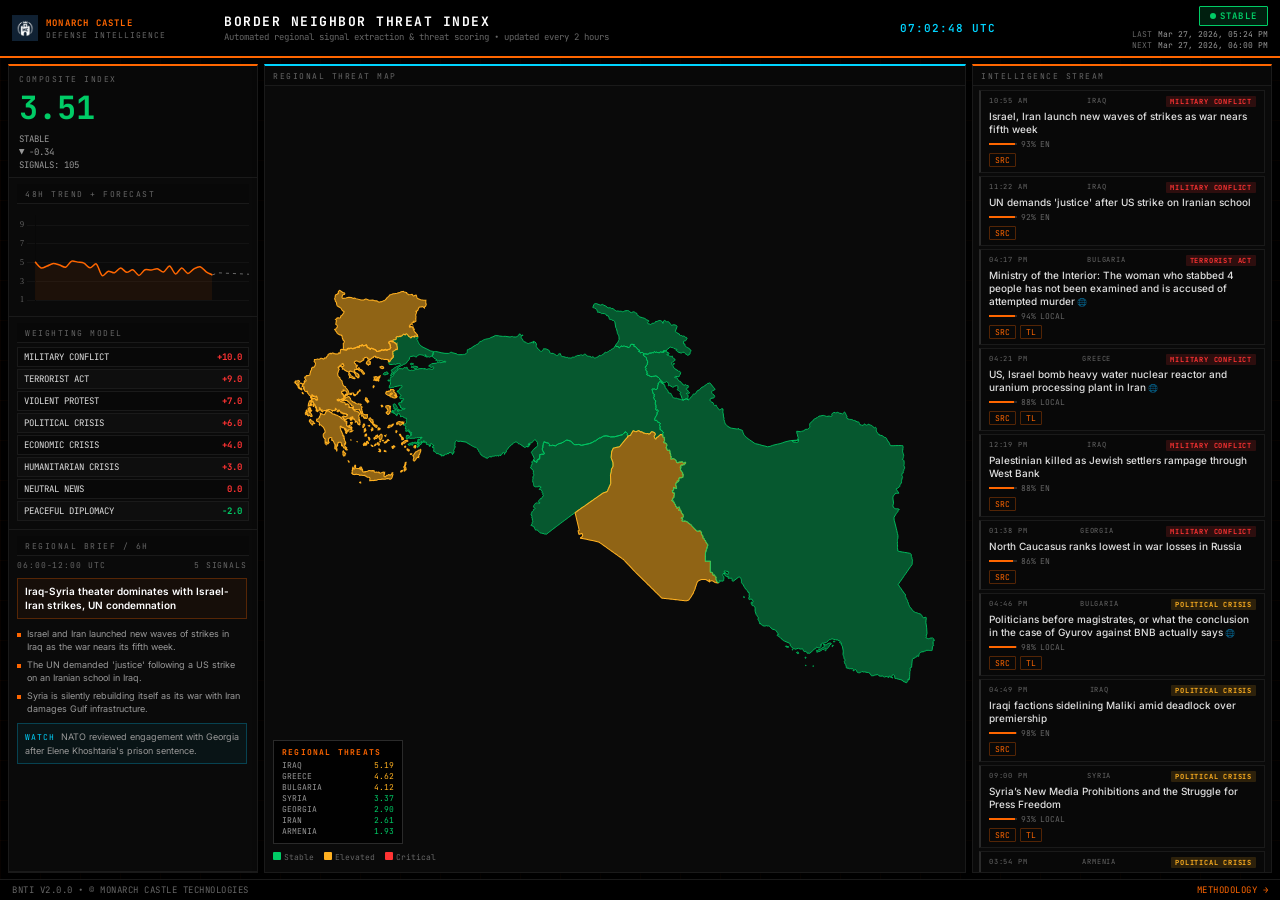
==== commit f8ae7f55: "Adopt OpenRouter-only threat pipeline and briefing gate" ====
--- a/index.html
+++ b/index.html
@@ -28,7 +28,7 @@
       </div>
       <div class="title-block">
         <div class="product">Border Neighbor Threat Index</div>
-        <div class="subtitle">Automated regional signal extraction &amp; threat scoring &bull; updated every 30 minutes
+        <div class="subtitle">Automated regional signal extraction &amp; threat scoring &bull; updated every 2 hours
         </div>
       </div>
       <div id="utc-clock" class="utc-clock">--:--:-- UTC</div>
@@ -63,6 +63,12 @@
           <div class="panel-title">Weighting Model</div>
           <div id="weights-table" class="weights-grid"></div>
         </div>
+        <div class="panel-block summary-block">
+          <div class="panel-title">Regional Brief / 6H</div>
+          <div id="regional-summary" class="briefing-card">
+            <div class="briefing-empty">NO CURRENT BRIEFING</div>
+          </div>
+        </div>
       </section>
 
       <section class="panel map-panel">
@@ -296,36 +302,41 @@
           <h3>1. Data Collection</h3>
           <p>The system monitors RSS/Atom feeds from regional news outlets, wire services, and specialized publications
             for each target country. Sources include local newspapers in native languages, international news agencies,
-            and regional security-focused media. Data is fetched at 30-minute intervals with automatic caching.</p>
-        </section>
-
-        <section>
-          <h3>2. Natural Language Processing</h3>
-          <p>Each article is processed using <strong>XLM-RoBERTa-Large-XNLI</strong>, a multilingual transformer model
-            trained for zero-shot classification across 40+ languages.</p>
-          <p>Categories: <code>military_conflict</code>, <code>terrorism</code>, <code>political_instability</code>,
-            <code>border_security</code>, <code>refugee_crisis</code>, <code>civil_unrest</code>,
-            <code>economic_crisis</code>, <code>diplomatic_tensions</code>, <code>natural_disaster</code>.
+            and regional security-focused media. Data is fetched on a 2-hour workflow with bounded retries, caching,
+            and no-publish safeguards when feed coverage collapses.</p>
+        </section>
+
+        <section>
+          <h3>2. LLM Attribution</h3>
+          <p>Each headline is sent to <strong>OpenRouter Free</strong> for final country attribution and final category
+            selection. The model must decide whether the headline directly concerns one or more of Türkiye's seven
+            border neighbors or is <code>IRRELEVANT</code>.</p>
+          <p>Categories: <code>military_conflict</code>, <code>terrorism</code>, <code>border_security</code>,
+            <code>political_instability</code>, <code>humanitarian_crisis</code>, <code>diplomatic_tensions</code>,
+            <code>trade_agreement</code>, <code>neutral</code>.
           </p>
         </section>
 
         <section>
           <h3>3. Weighted Scoring</h3>
-          <p>Based on a <strong>Modified Goldstein Scale</strong> adapted for regional threat assessment.</p>
+          <p>Category weights are fixed after the LLM chooses the class, so scoring remains deterministic even though
+            the model owns the semantic judgment.</p>
           <div class="weight-grid-modal">
             <div style="color: var(--critical);">military_conflict: +8.0</div>
             <div style="color: var(--critical);">terrorism: +7.0</div>
             <div style="color: var(--elevated);">political_instability: +4.0</div>
             <div style="color: var(--elevated);">border_security: +5.0</div>
+            <div style="color: var(--elevated);">humanitarian_crisis: +3.0</div>
             <div style="color: var(--stable);">diplomatic_tensions: +2.5</div>
             <div style="color: var(--stable);">trade_agreement: -2.0</div>
+            <div style="color: var(--text-muted);">neutral: 0.0</div>
           </div>
         </section>
 
         <section>
           <h3>4. Index Calculation</h3>
-          <p>Per-country: <code>&Sigma;(weight &times; confidence)</code> normalized to 1-10 with exponential decay.
-            Composite BNTI = weighted average across all monitored countries.</p>
+          <p>Per-country scores are based on <code>avg(weight)</code> across LLM-attributed events, then normalized to
+            1-10 with a saturating exponential curve. Composite BNTI = weighted average across all monitored countries.</p>
         </section>
 
         <section>
@@ -344,9 +355,16 @@
         </section>
 
         <section>
-          <h3>6. Forecasting</h3>
-          <p><strong>Weighted Linear Regression</strong> with exponential decay favoring recent observations for
-            directional trend indicators.</p>
+          <h3>6. Regional Briefing</h3>
+          <p>A separate LLM-generated regional brief summarizes the most problematic border-neighbor events from the
+            last completed 6-hour window. The brief is fixed across the interface and refreshes at most four times per
+            day.</p>
+        </section>
+
+        <section>
+          <h3>7. Publish Gate</h3>
+          <p>The dashboard only publishes when feed coverage, LLM attribution, and summary generation all pass
+            validation. Failed or thin runs exit cleanly without overwriting the last good public snapshot.</p>
         </section>
       </div>
     </div>
@@ -360,4 +378,4 @@
   <script>BNTI.init();</script>
 </body>
 
-</html>+</html>
--- a/css/components.css
+++ b/css/components.css
@@ -280,6 +280,108 @@
 }
 
 /* ── Map ── */
+.summary-block {
+    flex: 1 1 auto;
+    min-height: 0;
+    display: flex;
+    flex-direction: column;
+}
+
+.briefing-card {
+    margin-top: 4px;
+    flex: 1 1 auto;
+    min-height: 0;
+    overflow-y: auto;
+    display: flex;
+    flex-direction: column;
+    gap: 8px;
+    padding-right: 2px;
+}
+
+.briefing-card::-webkit-scrollbar {
+    width: 3px;
+}
+
+.briefing-card::-webkit-scrollbar-track {
+    background: var(--bg);
+}
+
+.briefing-card::-webkit-scrollbar-thumb {
+    background: var(--border-strong);
+}
+
+.briefing-empty {
+    color: var(--text-muted);
+    font-size: 9px;
+    font-family: var(--mono);
+}
+
+.briefing-meta {
+    display: flex;
+    justify-content: space-between;
+    gap: 6px;
+    color: var(--text-muted);
+    font-size: 8px;
+    font-family: var(--mono);
+    text-transform: uppercase;
+    letter-spacing: 0.9px;
+}
+
+.briefing-headline {
+    padding: 6px 7px;
+    border: 1px solid rgba(255, 102, 0, 0.28);
+    background: rgba(255, 102, 0, 0.05);
+    color: var(--text-bright);
+    font-size: 10px;
+    line-height: 1.35;
+    font-weight: 600;
+}
+
+.briefing-list {
+    margin: 0;
+    padding: 0;
+    list-style: none;
+    display: flex;
+    flex-direction: column;
+    gap: 5px;
+}
+
+.briefing-list li {
+    padding: 0 0 0 10px;
+    position: relative;
+    color: var(--text-secondary);
+    font-size: 9px;
+    line-height: 1.45;
+}
+
+.briefing-list li::before {
+    content: '';
+    position: absolute;
+    top: 6px;
+    left: 0;
+    width: 4px;
+    height: 4px;
+    background: var(--accent);
+}
+
+.briefing-watch {
+    padding: 6px 7px;
+    border: 1px solid rgba(0, 204, 255, 0.25);
+    background: rgba(0, 204, 255, 0.05);
+    color: var(--text-secondary);
+    font-size: 9px;
+    line-height: 1.45;
+}
+
+.briefing-watch span {
+    display: inline-block;
+    margin-right: 6px;
+    color: var(--cyan);
+    font-family: var(--mono);
+    font-size: 8px;
+    letter-spacing: 1px;
+}
+
 .map-panel {
     padding-bottom: 4px;
 }
@@ -632,4 +734,4 @@
     color: var(--text-secondary);
     font-size: 10px;
     font-family: var(--mono);
-}+}
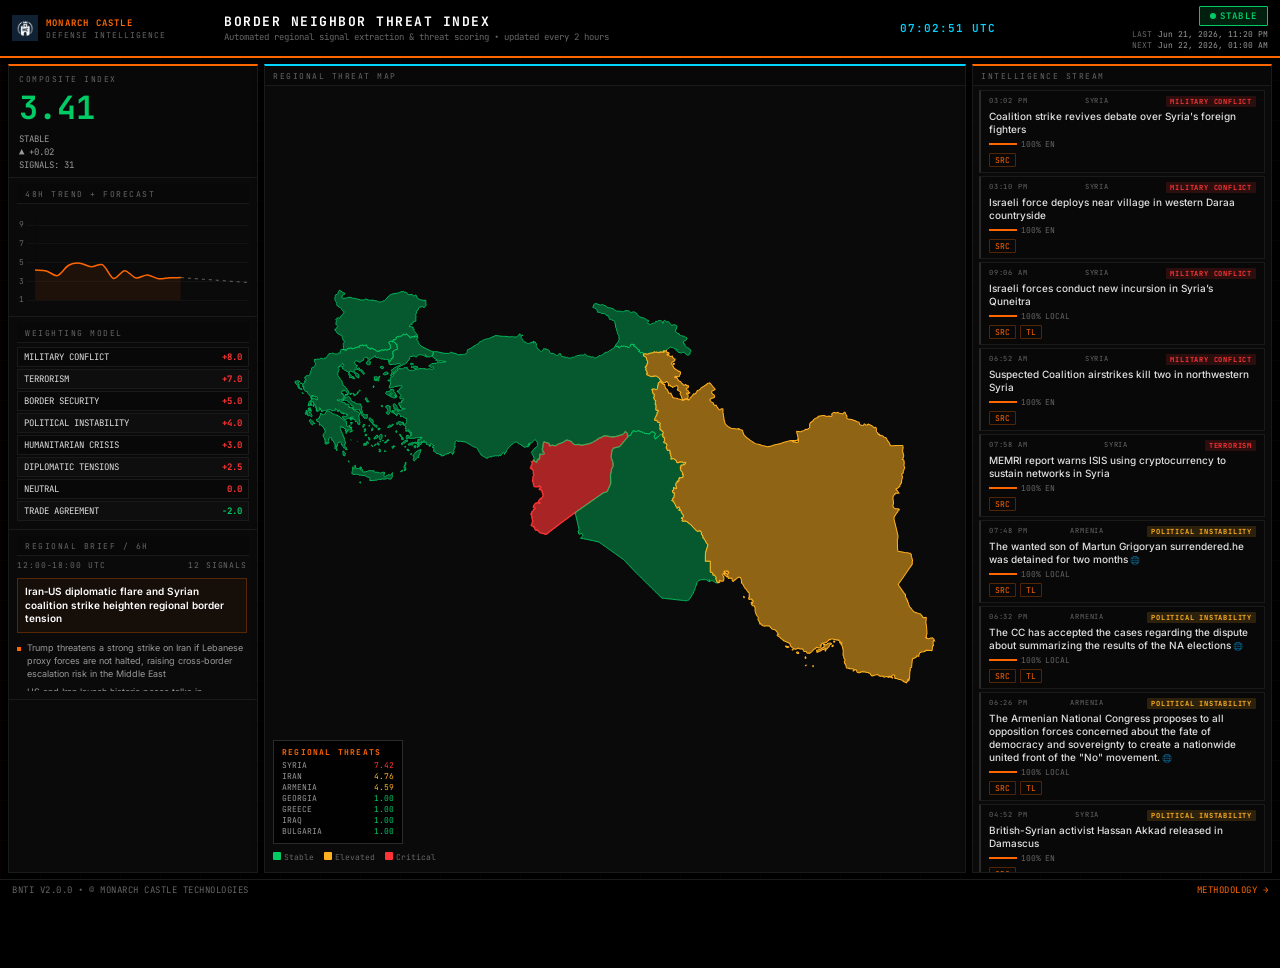
==== commit b0f8e98f: "feat(wti): World Threat Index for 195 countries and 13 geopolitical groups" ====
--- a/index.html
+++ b/index.html
@@ -375,6 +375,12 @@
   <script src="js/map.js"></script>
   <script src="js/charts.js"></script>
   <script src="js/stream.js"></script>
+  <div style="text-align:center;padding:1rem 0 2rem;">
+    <a href="wti/index.html" style="color:var(--accent,#5b9cf5);text-decoration:none;font-size:0.9rem;">
+      View World Threat Index (195 countries) →
+    </a>
+  </div>
+
   <script>BNTI.init();</script>
 </body>
 
--- a/css/layout.css
+++ b/css/layout.css
@@ -102,7 +102,21 @@
     }
 
     .grid {
-        grid-template-columns: 1fr;
+        display: flex;
+        flex-direction: column;
+        overflow: visible;
+    }
+
+    .map-panel {
+        order: 1;
+    }
+
+    .metric-panel {
+        order: 2;
+    }
+
+    .feed-panel {
+        order: 3;
     }
 
     html,
@@ -124,6 +138,50 @@
     }
 }
 
+@media (min-width: 1201px) and (max-height: 920px) {
+    .metric-panel {
+        overflow-y: auto;
+        scrollbar-width: thin;
+        scrollbar-color: var(--border-strong) var(--bg);
+    }
+
+    .metric-panel::-webkit-scrollbar {
+        width: 4px;
+    }
+
+    .metric-panel::-webkit-scrollbar-track {
+        background: var(--bg);
+    }
+
+    .metric-panel::-webkit-scrollbar-thumb {
+        background: var(--border-strong);
+    }
+
+    .metric-card {
+        padding: 7px 9px 5px;
+    }
+
+    .panel-block {
+        padding: 5px 7px 7px;
+    }
+
+    .chart-wrap {
+        height: 84px;
+    }
+
+    .weight-row {
+        padding: 2px 6px;
+    }
+
+    .summary-block {
+        min-height: 180px;
+    }
+
+    .briefing-card {
+        gap: 6px;
+    }
+}
+
 @media (max-width: 720px) {
     .topbar {
         padding: 8px;
@@ -138,4 +196,4 @@
         flex-direction: column;
         gap: 4px;
     }
-}+}
--- a/css/components.css
+++ b/css/components.css
@@ -163,6 +163,25 @@
     border-top-color: var(--accent);
 }
 
+.metric-panel {
+    overflow-y: auto;
+    overflow-x: hidden;
+    scrollbar-width: thin;
+    scrollbar-color: var(--border-strong) var(--bg);
+}
+
+.metric-panel::-webkit-scrollbar {
+    width: 4px;
+}
+
+.metric-panel::-webkit-scrollbar-track {
+    background: var(--bg);
+}
+
+.metric-panel::-webkit-scrollbar-thumb {
+    background: var(--border-strong);
+}
+
 .panel-title {
     padding: 5px 8px 4px;
     font-size: 8px;
@@ -281,10 +300,12 @@
 
 /* ── Map ── */
 .summary-block {
-    flex: 1 1 auto;
-    min-height: 0;
-    display: flex;
-    flex-direction: column;
+    flex: 0 0 190px;
+    min-height: 190px;
+    flex-shrink: 0;
+    display: flex;
+    flex-direction: column;
+    overflow: hidden;
 }
 
 .briefing-card {
@@ -496,6 +517,37 @@
     flex-direction: column;
     min-height: 0;
     overflow: hidden;
+}
+
+@media (min-width: 1201px) and (max-height: 920px) {
+    .summary-block {
+        flex-basis: 170px;
+        min-height: 170px;
+    }
+}
+
+@media (max-width: 1200px) {
+    .map-wrap {
+        display: flex;
+        flex-direction: column;
+        gap: 8px;
+    }
+
+    .map-overlay {
+        position: static;
+        left: auto;
+        bottom: auto;
+        margin: 0 6px;
+        min-width: 0;
+        width: auto;
+        max-width: 100%;
+        pointer-events: auto;
+        align-self: flex-start;
+    }
+
+    .briefing-meta {
+        flex-wrap: wrap;
+    }
 }
 
 .stream-list {
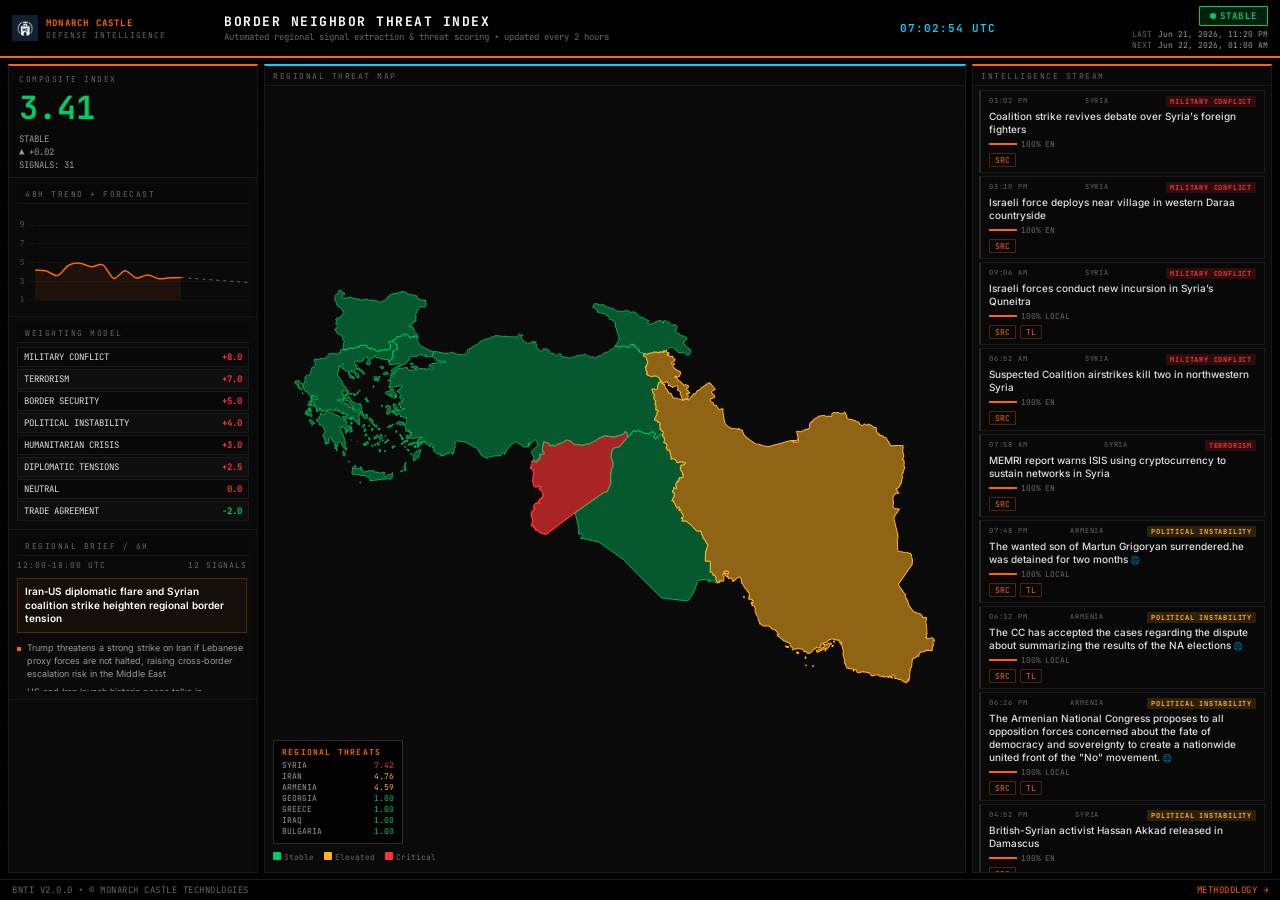
==== commit 88c88a5f: "Revert "feat(wti): World Threat Index for 195 countries and 13 geopolitical groups" This reverts com" ====
--- a/index.html
+++ b/index.html
@@ -375,12 +375,6 @@
   <script src="js/map.js"></script>
   <script src="js/charts.js"></script>
   <script src="js/stream.js"></script>
-  <div style="text-align:center;padding:1rem 0 2rem;">
-    <a href="wti/index.html" style="color:var(--accent,#5b9cf5);text-decoration:none;font-size:0.9rem;">
-      View World Threat Index (195 countries) →
-    </a>
-  </div>
-
   <script>BNTI.init();</script>
 </body>
 
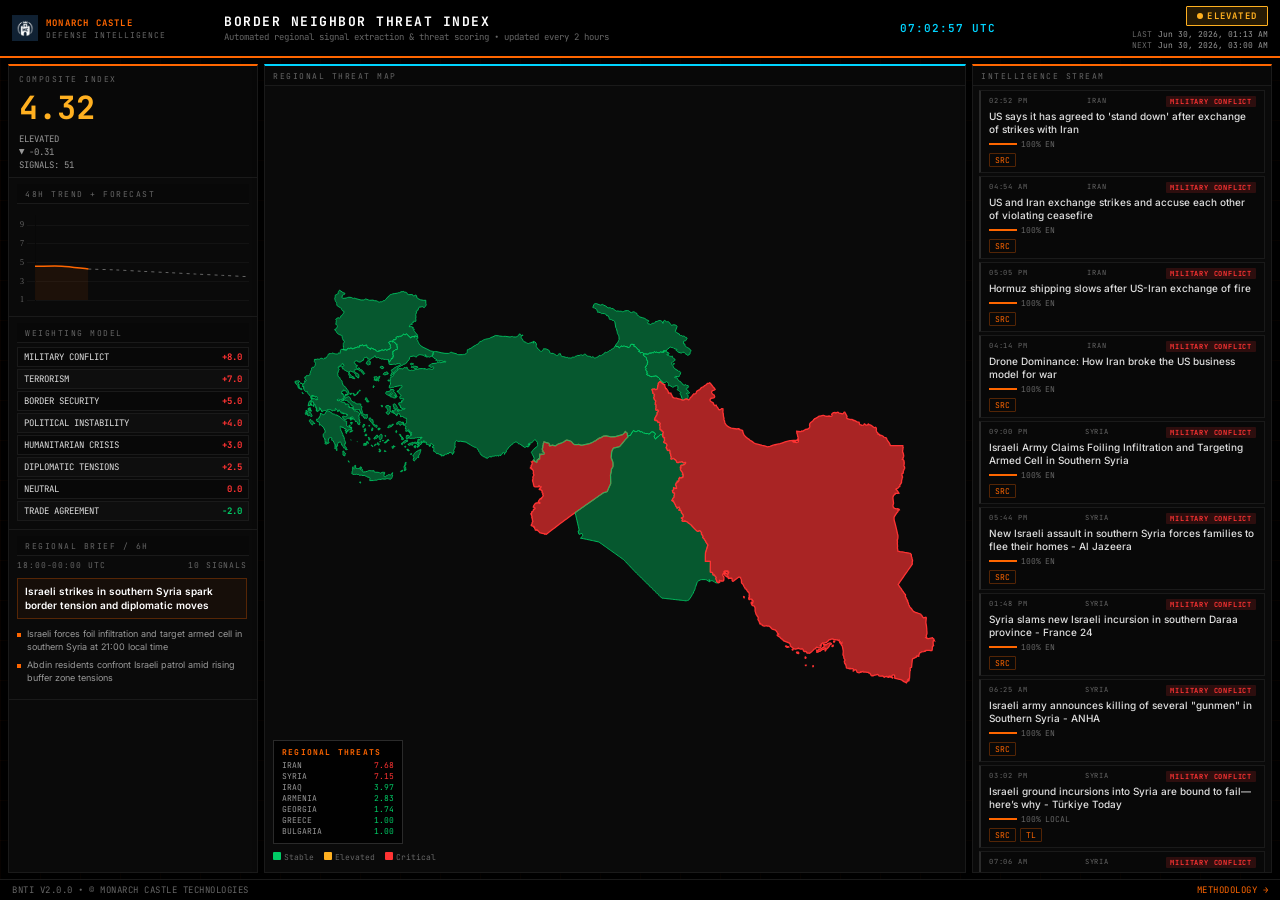
==== commit 34533c76: "brand: true-transparent logo (artwork unchanged)" ====
--- a/index.html
+++ b/index.html
@@ -2,6 +2,10 @@
 <html lang="en">
 
 <head>
+    <link rel="icon" href="./docs/favicon.ico" sizes="any">
+    <link rel="apple-touch-icon" href="./docs/apple-touch-icon.png">
+    <link rel="manifest" href="./docs/site.webmanifest">
+    <meta property="og:image" content="./docs/og-image.png">
   <meta charset="UTF-8" />
   <meta name="viewport" content="width=device-width, initial-scale=1.0" />
   <title>BNTI | Monarch Castle Technologies</title>
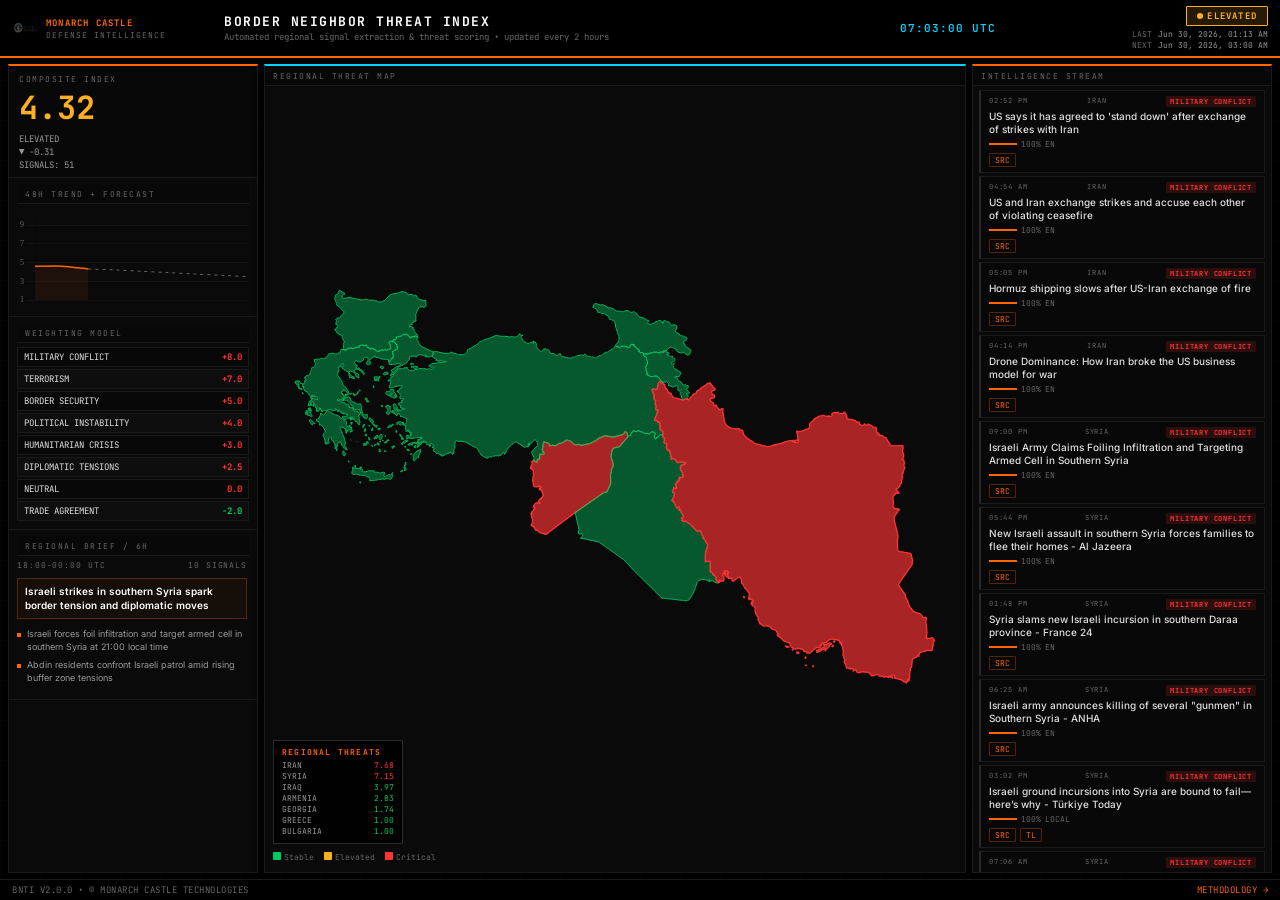
==== commit 462c7abd: "brand: deploy transparent root logo assets" ====
--- a/index.html
+++ b/index.html
@@ -2,10 +2,10 @@
 <html lang="en">
 
 <head>
-    <link rel="icon" href="./docs/favicon.ico" sizes="any">
-    <link rel="apple-touch-icon" href="./docs/apple-touch-icon.png">
-    <link rel="manifest" href="./docs/site.webmanifest">
-    <meta property="og:image" content="./docs/og-image.png">
+    <link rel="icon" href="./favicon.ico" sizes="any">
+    <link rel="apple-touch-icon" href="./apple-touch-icon.png">
+    <link rel="manifest" href="./site.webmanifest">
+    <meta property="og:image" content="./og-image.png">
   <meta charset="UTF-8" />
   <meta name="viewport" content="width=device-width, initial-scale=1.0" />
   <title>BNTI | Monarch Castle Technologies</title>
